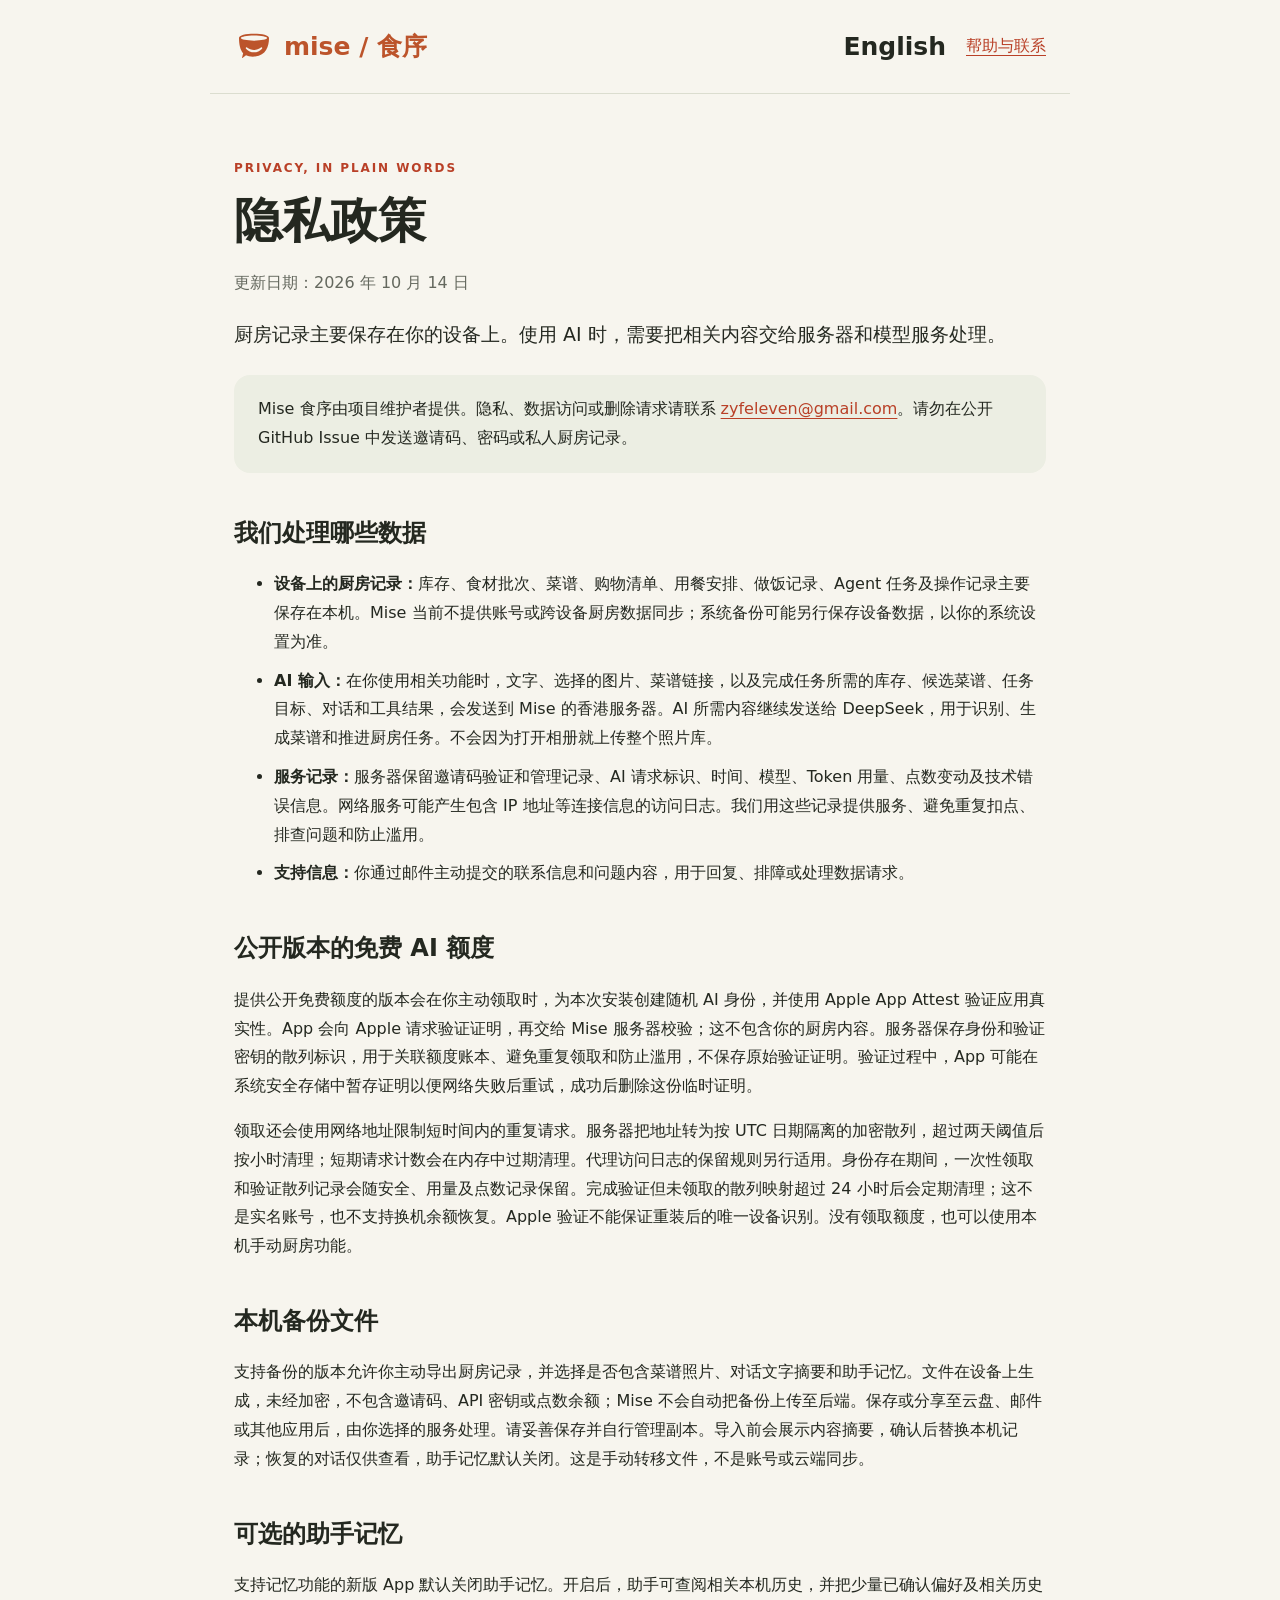
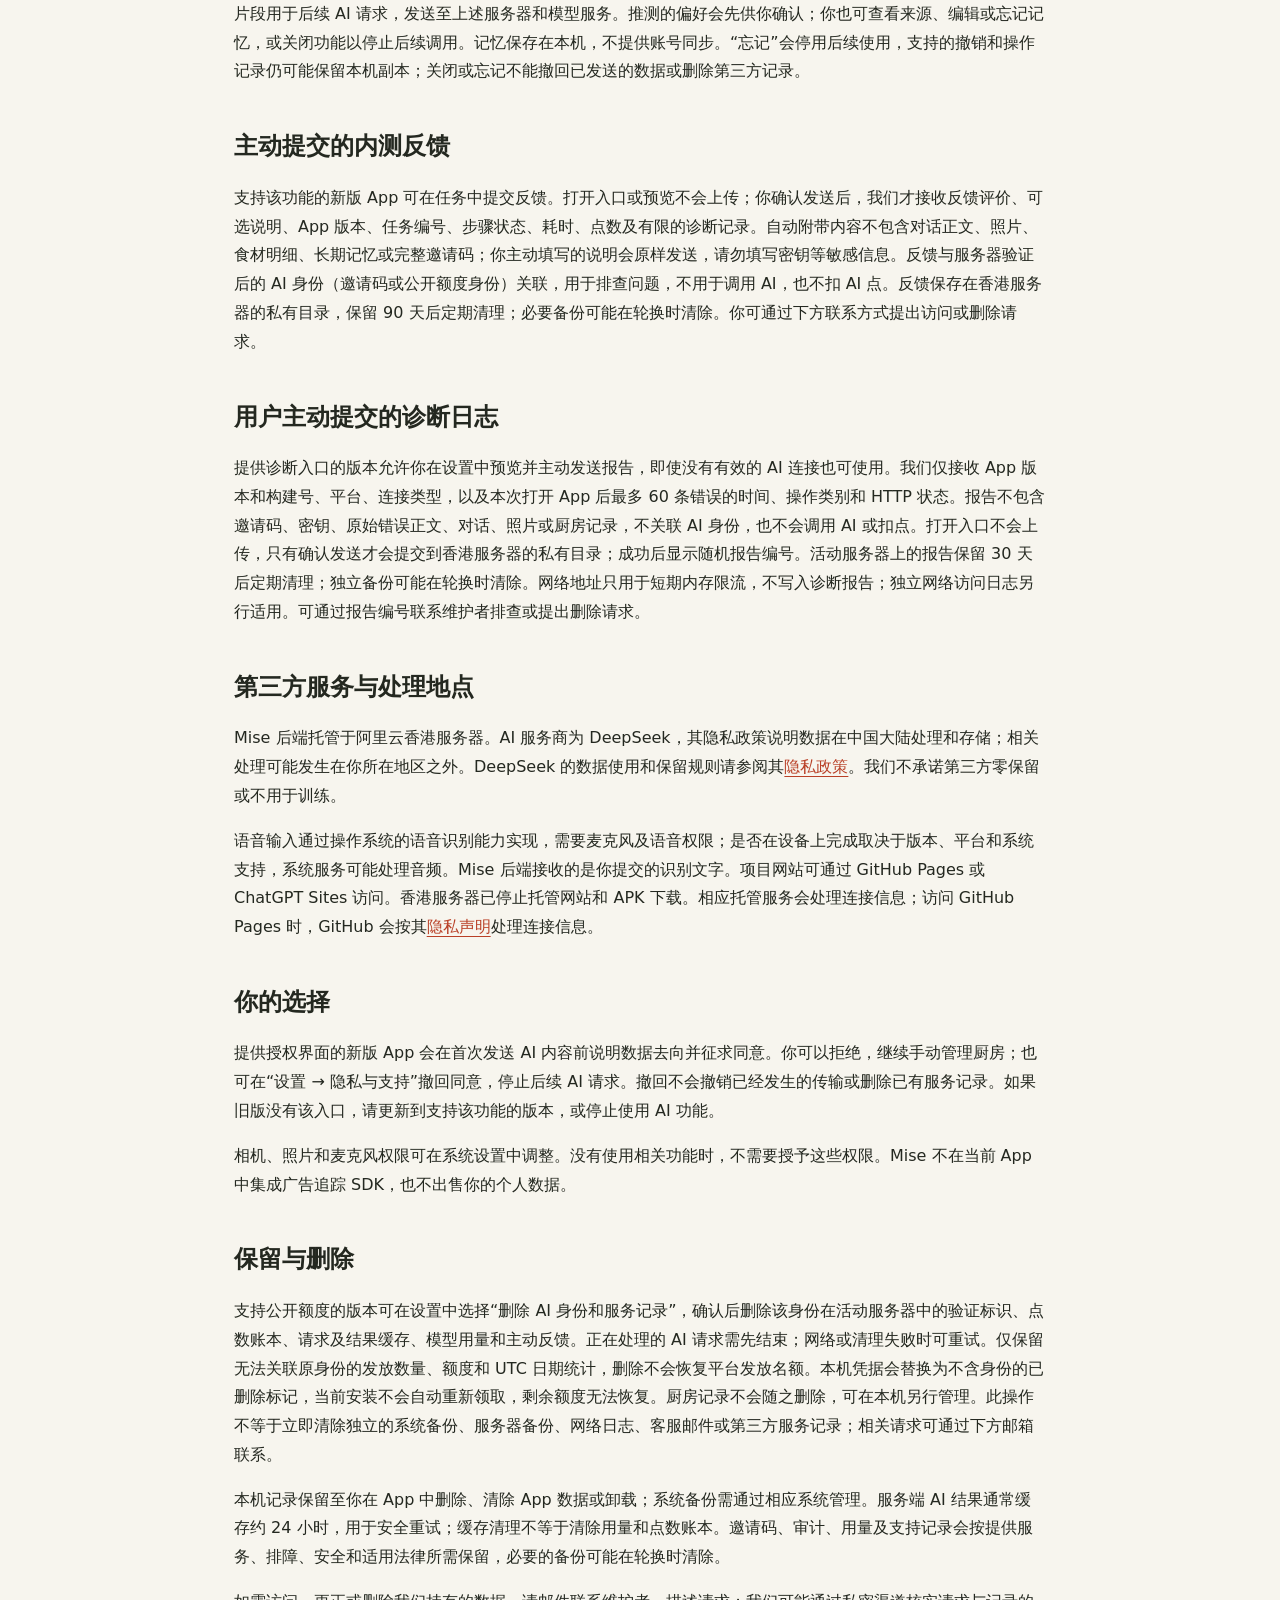
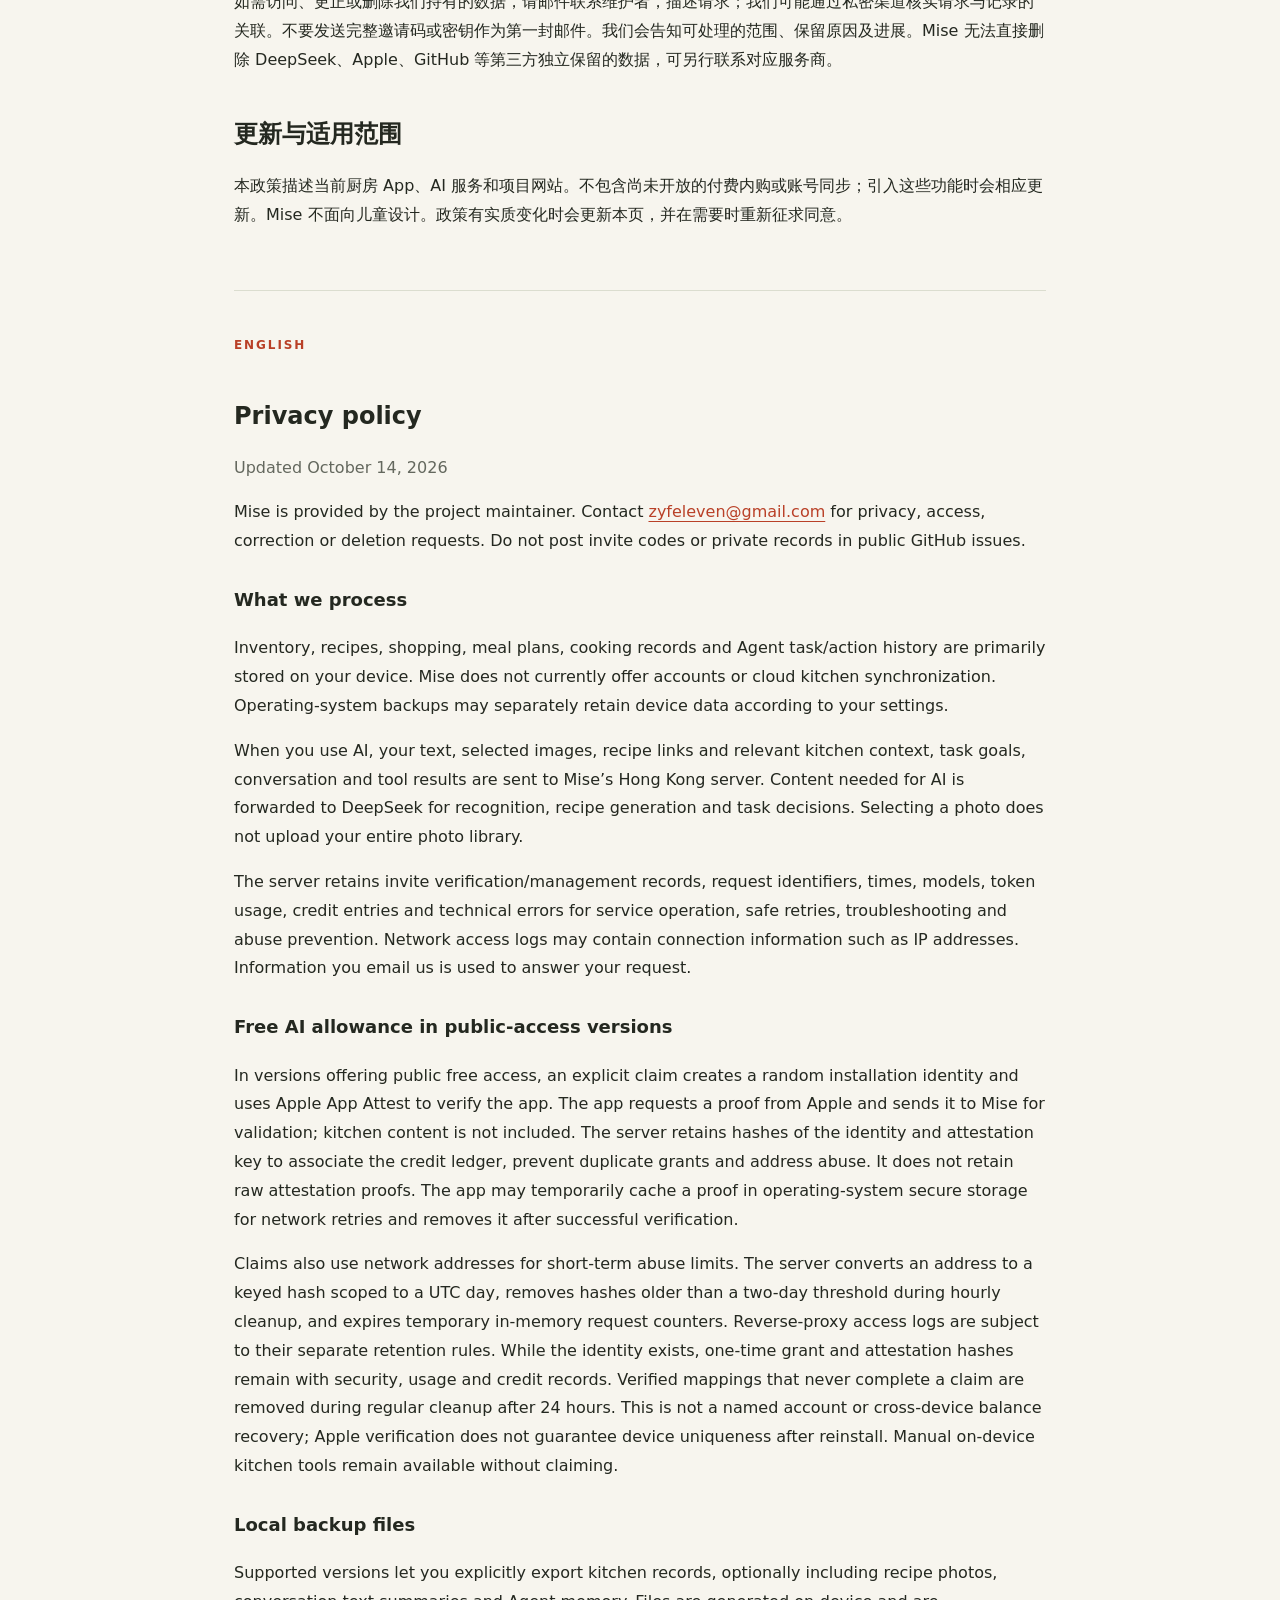
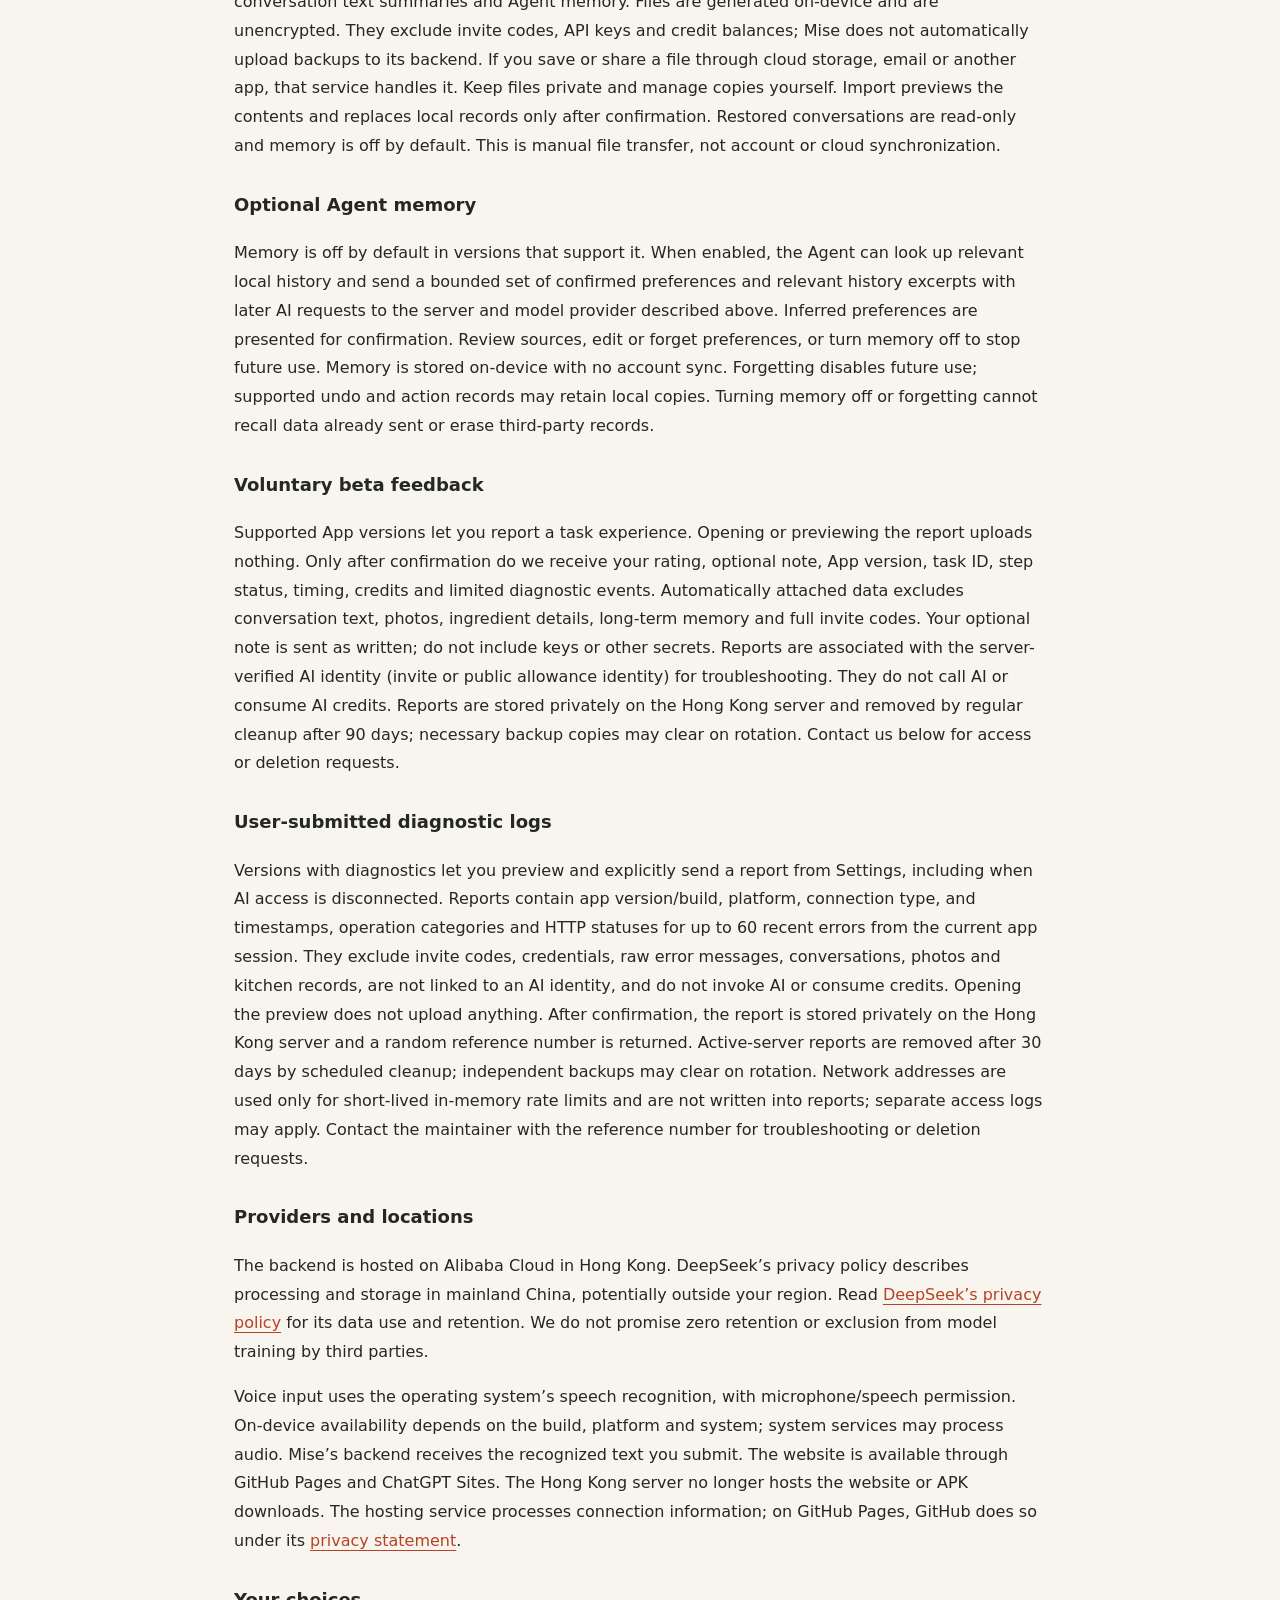
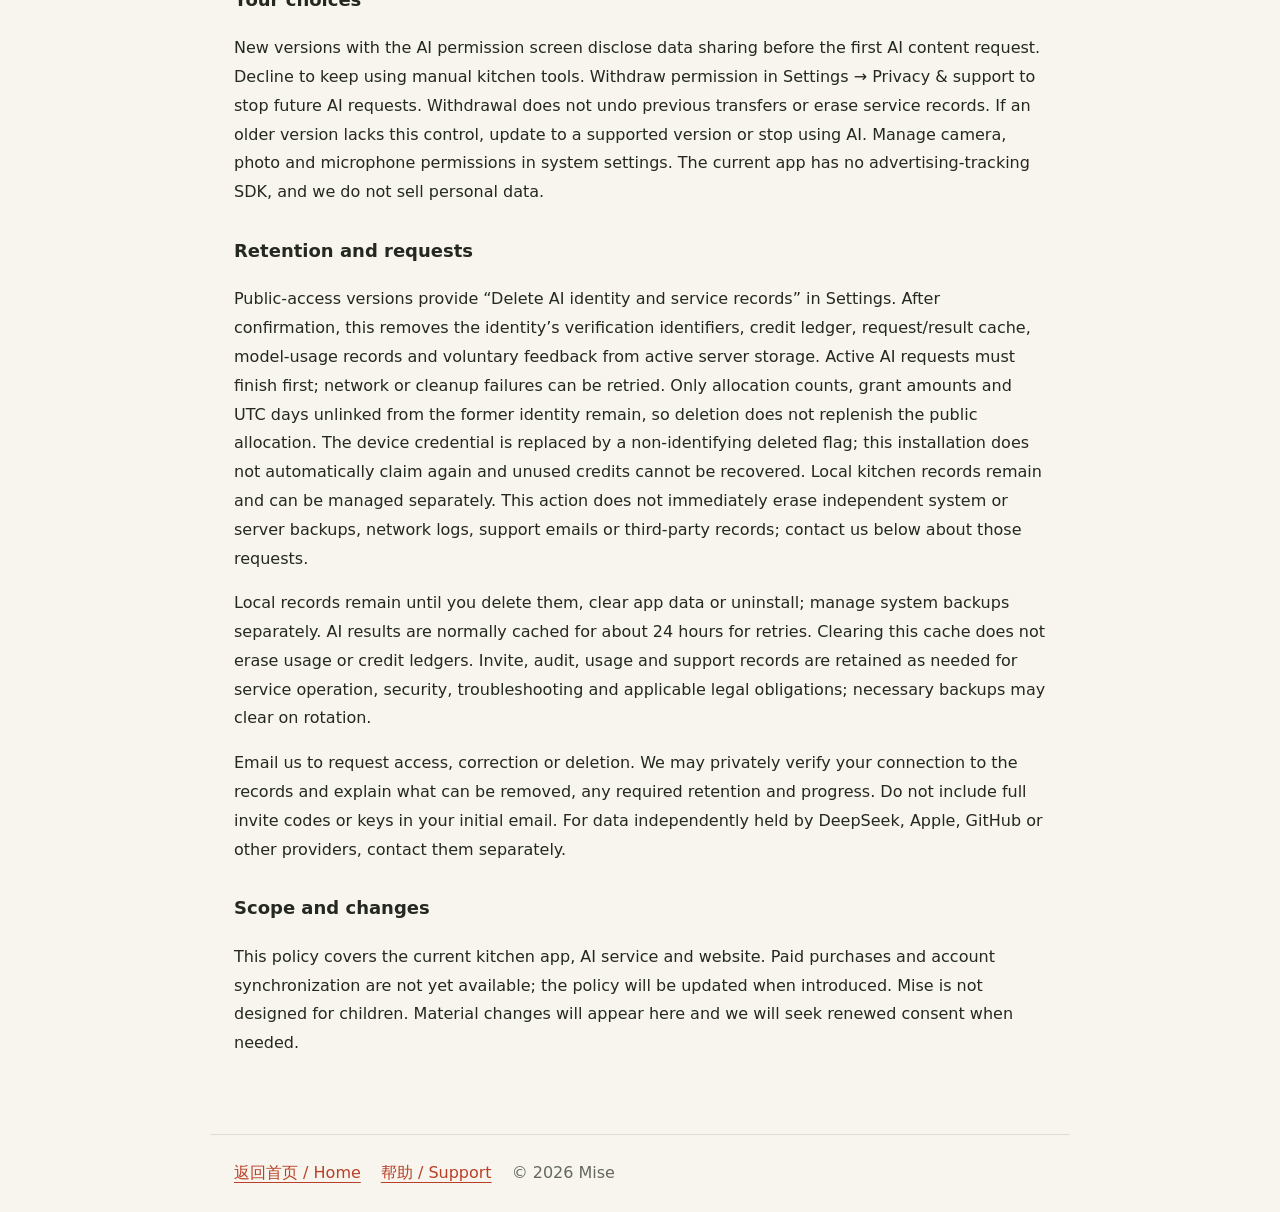
==== privacy.html @ abf686f3 "fix: explain voluntary diagnostics and recovery support Why: Users need accurate disclosure before u" ====
<!doctype html>
<html lang="zh-CN"><head><meta charset="utf-8"><meta name="viewport" content="width=device-width,initial-scale=1"><meta name="description" content="Mise 食序隐私政策：本机厨房记录、AI 数据处理和你的选择。"><title>隐私政策 · Mise 食序</title><link rel="stylesheet" href="legal.css"><link rel="icon" href="assets/mise-mark.svg" type="image/svg+xml"></head>
<body><header><a class="legal-brand" href="./"><img src="assets/mise-symbol.svg" alt="" width="40" height="40">mise / 食序</a><nav aria-label="页面导航"><a href="#english" lang="en">English</a><a href="support.html">帮助与联系</a></nav></header>
<main><p class="eyebrow">PRIVACY, IN PLAIN WORDS</p><h1>隐私政策</h1><p class="muted">更新日期：2026 年 10 月 14 日</p><p class="lede">厨房记录主要保存在你的设备上。使用 AI 时，需要把相关内容交给服务器和模型服务处理。</p>
<div class="note">Mise 食序由项目维护者提供。隐私、数据访问或删除请求请联系 <a href="mailto:zyfeleven@gmail.com">zyfeleven@gmail.com</a>。请勿在公开 GitHub Issue 中发送邀请码、密码或私人厨房记录。</div>
<h2>我们处理哪些数据</h2><ul><li><strong>设备上的厨房记录：</strong>库存、食材批次、菜谱、购物清单、用餐安排、做饭记录、Agent 任务及操作记录主要保存在本机。Mise 当前不提供账号或跨设备厨房数据同步；系统备份可能另行保存设备数据，以你的系统设置为准。</li><li><strong>AI 输入：</strong>在你使用相关功能时，文字、选择的图片、菜谱链接，以及完成任务所需的库存、候选菜谱、任务目标、对话和工具结果，会发送到 Mise 的香港服务器。AI 所需内容继续发送给 DeepSeek，用于识别、生成菜谱和推进厨房任务。不会因为打开相册就上传整个照片库。</li><li><strong>服务记录：</strong>服务器保留邀请码验证和管理记录、AI 请求标识、时间、模型、Token 用量、点数变动及技术错误信息。网络服务可能产生包含 IP 地址等连接信息的访问日志。我们用这些记录提供服务、避免重复扣点、排查问题和防止滥用。</li><li><strong>支持信息：</strong>你通过邮件主动提交的联系信息和问题内容，用于回复、排障或处理数据请求。</li></ul>
<h2>公开版本的免费 AI 额度</h2><p>提供公开免费额度的版本会在你主动领取时，为本次安装创建随机 AI 身份，并使用 Apple App Attest 验证应用真实性。App 会向 Apple 请求验证证明，再交给 Mise 服务器校验；这不包含你的厨房内容。服务器保存身份和验证密钥的散列标识，用于关联额度账本、避免重复领取和防止滥用，不保存原始验证证明。验证过程中，App 可能在系统安全存储中暂存证明以便网络失败后重试，成功后删除这份临时证明。</p><p>领取还会使用网络地址限制短时间内的重复请求。服务器把地址转为按 UTC 日期隔离的加密散列，超过两天阈值后按小时清理；短期请求计数会在内存中过期清理。代理访问日志的保留规则另行适用。身份存在期间，一次性领取和验证散列记录会随安全、用量及点数记录保留。完成验证但未领取的散列映射超过 24 小时后会定期清理；这不是实名账号，也不支持换机余额恢复。Apple 验证不能保证重装后的唯一设备识别。没有领取额度，也可以使用本机手动厨房功能。</p>
<h2>本机备份文件</h2><p>支持备份的版本允许你主动导出厨房记录，并选择是否包含菜谱照片、对话文字摘要和助手记忆。文件在设备上生成，未经加密，不包含邀请码、API 密钥或点数余额；Mise 不会自动把备份上传至后端。保存或分享至云盘、邮件或其他应用后，由你选择的服务处理。请妥善保存并自行管理副本。导入前会展示内容摘要，确认后替换本机记录；恢复的对话仅供查看，助手记忆默认关闭。这是手动转移文件，不是账号或云端同步。</p><h2>可选的助手记忆</h2><p>支持记忆功能的新版 App 默认关闭助手记忆。开启后，助手可查阅相关本机历史，并把少量已确认偏好及相关历史片段用于后续 AI 请求，发送至上述服务器和模型服务。推测的偏好会先供你确认；你也可查看来源、编辑或忘记记忆，或关闭功能以停止后续调用。记忆保存在本机，不提供账号同步。“忘记”会停用后续使用，支持的撤销和操作记录仍可能保留本机副本；关闭或忘记不能撤回已发送的数据或删除第三方记录。</p>
<h2>主动提交的内测反馈</h2><p>支持该功能的新版 App 可在任务中提交反馈。打开入口或预览不会上传；你确认发送后，我们才接收反馈评价、可选说明、App 版本、任务编号、步骤状态、耗时、点数及有限的诊断记录。自动附带内容不包含对话正文、照片、食材明细、长期记忆或完整邀请码；你主动填写的说明会原样发送，请勿填写密钥等敏感信息。反馈与服务器验证后的 AI 身份（邀请码或公开额度身份）关联，用于排查问题，不用于调用 AI，也不扣 AI 点。反馈保存在香港服务器的私有目录，保留 90 天后定期清理；必要备份可能在轮换时清除。你可通过下方联系方式提出访问或删除请求。</p>
<h2>用户主动提交的诊断日志</h2><p>提供诊断入口的版本允许你在设置中预览并主动发送报告，即使没有有效的 AI 连接也可使用。我们仅接收 App 版本和构建号、平台、连接类型，以及本次打开 App 后最多 60 条错误的时间、操作类别和 HTTP 状态。报告不包含邀请码、密钥、原始错误正文、对话、照片或厨房记录，不关联 AI 身份，也不会调用 AI 或扣点。打开入口不会上传，只有确认发送才会提交到香港服务器的私有目录；成功后显示随机报告编号。活动服务器上的报告保留 30 天后定期清理；独立备份可能在轮换时清除。网络地址只用于短期内存限流，不写入诊断报告；独立网络访问日志另行适用。可通过报告编号联系维护者排查或提出删除请求。</p>
<h2>第三方服务与处理地点</h2><p>Mise 后端托管于阿里云香港服务器。AI 服务商为 DeepSeek，其隐私政策说明数据在中国大陆处理和存储；相关处理可能发生在你所在地区之外。DeepSeek 的数据使用和保留规则请参阅其<a href="https://cdn.deepseek.com/policies/zh-CN/deepseek-privacy-policy.html">隐私政策</a>。我们不承诺第三方零保留或不用于训练。</p><p>语音输入通过操作系统的语音识别能力实现，需要麦克风及语音权限；是否在设备上完成取决于版本、平台和系统支持，系统服务可能处理音频。Mise 后端接收的是你提交的识别文字。项目网站可通过 GitHub Pages 或 ChatGPT Sites 访问。香港服务器已停止托管网站和 APK 下载。相应托管服务会处理连接信息；访问 GitHub Pages 时，GitHub 会按其<a href="https://docs.github.com/en/site-policy/privacy-policies/github-general-privacy-statement">隐私声明</a>处理连接信息。</p>
<h2>你的选择</h2><p>提供授权界面的新版 App 会在首次发送 AI 内容前说明数据去向并征求同意。你可以拒绝，继续手动管理厨房；也可在“设置 → 隐私与支持”撤回同意，停止后续 AI 请求。撤回不会撤销已经发生的传输或删除已有服务记录。如果旧版没有该入口，请更新到支持该功能的版本，或停止使用 AI 功能。</p><p>相机、照片和麦克风权限可在系统设置中调整。没有使用相关功能时，不需要授予这些权限。Mise 不在当前 App 中集成广告追踪 SDK，也不出售你的个人数据。</p>
<h2>保留与删除</h2><p>支持公开额度的版本可在设置中选择“删除 AI 身份和服务记录”，确认后删除该身份在活动服务器中的验证标识、点数账本、请求及结果缓存、模型用量和主动反馈。正在处理的 AI 请求需先结束；网络或清理失败时可重试。仅保留无法关联原身份的发放数量、额度和 UTC 日期统计，删除不会恢复平台发放名额。本机凭据会替换为不含身份的已删除标记，当前安装不会自动重新领取，剩余额度无法恢复。厨房记录不会随之删除，可在本机另行管理。此操作不等于立即清除独立的系统备份、服务器备份、网络日志、客服邮件或第三方服务记录；相关请求可通过下方邮箱联系。</p><p>本机记录保留至你在 App 中删除、清除 App 数据或卸载；系统备份需通过相应系统管理。服务端 AI 结果通常缓存约 24 小时，用于安全重试；缓存清理不等于清除用量和点数账本。邀请码、审计、用量及支持记录会按提供服务、排障、安全和适用法律所需保留，必要的备份可能在轮换时清除。</p><p>如需访问、更正或删除我们持有的数据，请邮件联系维护者，描述请求；我们可能通过私密渠道核实请求与记录的关联。不要发送完整邀请码或密钥作为第一封邮件。我们会告知可处理的范围、保留原因及进展。Mise 无法直接删除 DeepSeek、Apple、GitHub 等第三方独立保留的数据，可另行联系对应服务商。</p>
<h2>更新与适用范围</h2><p>本政策描述当前厨房 App、AI 服务和项目网站。不包含尚未开放的付费内购或账号同步；引入这些功能时会相应更新。Mise 不面向儿童设计。政策有实质变化时会更新本页，并在需要时重新征求同意。</p>
<section id="english" lang="en" class="language"><p class="eyebrow">ENGLISH</p><h2>Privacy policy</h2><p class="muted">Updated October 14, 2026</p><p>Mise is provided by the project maintainer. Contact <a href="mailto:zyfeleven@gmail.com">zyfeleven@gmail.com</a> for privacy, access, correction or deletion requests. Do not post invite codes or private records in public GitHub issues.</p>
<h3>What we process</h3><p>Inventory, recipes, shopping, meal plans, cooking records and Agent task/action history are primarily stored on your device. Mise does not currently offer accounts or cloud kitchen synchronization. Operating-system backups may separately retain device data according to your settings.</p><p>When you use AI, your text, selected images, recipe links and relevant kitchen context, task goals, conversation and tool results are sent to Mise’s Hong Kong server. Content needed for AI is forwarded to DeepSeek for recognition, recipe generation and task decisions. Selecting a photo does not upload your entire photo library.</p><p>The server retains invite verification/management records, request identifiers, times, models, token usage, credit entries and technical errors for service operation, safe retries, troubleshooting and abuse prevention. Network access logs may contain connection information such as IP addresses. Information you email us is used to answer your request.</p>
<h3>Free AI allowance in public-access versions</h3><p>In versions offering public free access, an explicit claim creates a random installation identity and uses Apple App Attest to verify the app. The app requests a proof from Apple and sends it to Mise for validation; kitchen content is not included. The server retains hashes of the identity and attestation key to associate the credit ledger, prevent duplicate grants and address abuse. It does not retain raw attestation proofs. The app may temporarily cache a proof in operating-system secure storage for network retries and removes it after successful verification.</p><p>Claims also use network addresses for short-term abuse limits. The server converts an address to a keyed hash scoped to a UTC day, removes hashes older than a two-day threshold during hourly cleanup, and expires temporary in-memory request counters. Reverse-proxy access logs are subject to their separate retention rules. While the identity exists, one-time grant and attestation hashes remain with security, usage and credit records. Verified mappings that never complete a claim are removed during regular cleanup after 24 hours. This is not a named account or cross-device balance recovery; Apple verification does not guarantee device uniqueness after reinstall. Manual on-device kitchen tools remain available without claiming.</p>
<h3>Local backup files</h3><p>Supported versions let you explicitly export kitchen records, optionally including recipe photos, conversation text summaries and Agent memory. Files are generated on-device and are unencrypted. They exclude invite codes, API keys and credit balances; Mise does not automatically upload backups to its backend. If you save or share a file through cloud storage, email or another app, that service handles it. Keep files private and manage copies yourself. Import previews the contents and replaces local records only after confirmation. Restored conversations are read-only and memory is off by default. This is manual file transfer, not account or cloud synchronization.</p><h3>Optional Agent memory</h3><p>Memory is off by default in versions that support it. When enabled, the Agent can look up relevant local history and send a bounded set of confirmed preferences and relevant history excerpts with later AI requests to the server and model provider described above. Inferred preferences are presented for confirmation. Review sources, edit or forget preferences, or turn memory off to stop future use. Memory is stored on-device with no account sync. Forgetting disables future use; supported undo and action records may retain local copies. Turning memory off or forgetting cannot recall data already sent or erase third-party records.</p>
<h3>Voluntary beta feedback</h3><p>Supported App versions let you report a task experience. Opening or previewing the report uploads nothing. Only after confirmation do we receive your rating, optional note, App version, task ID, step status, timing, credits and limited diagnostic events. Automatically attached data excludes conversation text, photos, ingredient details, long-term memory and full invite codes. Your optional note is sent as written; do not include keys or other secrets. Reports are associated with the server-verified AI identity (invite or public allowance identity) for troubleshooting. They do not call AI or consume AI credits. Reports are stored privately on the Hong Kong server and removed by regular cleanup after 90 days; necessary backup copies may clear on rotation. Contact us below for access or deletion requests.</p>
<h3>User-submitted diagnostic logs</h3><p>Versions with diagnostics let you preview and explicitly send a report from Settings, including when AI access is disconnected. Reports contain app version/build, platform, connection type, and timestamps, operation categories and HTTP statuses for up to 60 recent errors from the current app session. They exclude invite codes, credentials, raw error messages, conversations, photos and kitchen records, are not linked to an AI identity, and do not invoke AI or consume credits. Opening the preview does not upload anything. After confirmation, the report is stored privately on the Hong Kong server and a random reference number is returned. Active-server reports are removed after 30 days by scheduled cleanup; independent backups may clear on rotation. Network addresses are used only for short-lived in-memory rate limits and are not written into reports; separate access logs may apply. Contact the maintainer with the reference number for troubleshooting or deletion requests.</p><h3>Providers and locations</h3><p>The backend is hosted on Alibaba Cloud in Hong Kong. DeepSeek’s privacy policy describes processing and storage in mainland China, potentially outside your region. Read <a href="https://cdn.deepseek.com/policies/en-US/deepseek-privacy-policy.html">DeepSeek’s privacy policy</a> for its data use and retention. We do not promise zero retention or exclusion from model training by third parties.</p><p>Voice input uses the operating system’s speech recognition, with microphone/speech permission. On-device availability depends on the build, platform and system; system services may process audio. Mise’s backend receives the recognized text you submit. The website is available through GitHub Pages and ChatGPT Sites. The Hong Kong server no longer hosts the website or APK downloads. The hosting service processes connection information; on GitHub Pages, GitHub does so under its <a href="https://docs.github.com/en/site-policy/privacy-policies/github-general-privacy-statement">privacy statement</a>.</p>
<h3>Your choices</h3><p>New versions with the AI permission screen disclose data sharing before the first AI content request. Decline to keep using manual kitchen tools. Withdraw permission in Settings → Privacy &amp; support to stop future AI requests. Withdrawal does not undo previous transfers or erase service records. If an older version lacks this control, update to a supported version or stop using AI. Manage camera, photo and microphone permissions in system settings. The current app has no advertising-tracking SDK, and we do not sell personal data.</p>
<h3>Retention and requests</h3><p>Public-access versions provide “Delete AI identity and service records” in Settings. After confirmation, this removes the identity’s verification identifiers, credit ledger, request/result cache, model-usage records and voluntary feedback from active server storage. Active AI requests must finish first; network or cleanup failures can be retried. Only allocation counts, grant amounts and UTC days unlinked from the former identity remain, so deletion does not replenish the public allocation. The device credential is replaced by a non-identifying deleted flag; this installation does not automatically claim again and unused credits cannot be recovered. Local kitchen records remain and can be managed separately. This action does not immediately erase independent system or server backups, network logs, support emails or third-party records; contact us below about those requests.</p><p>Local records remain until you delete them, clear app data or uninstall; manage system backups separately. AI results are normally cached for about 24 hours for retries. Clearing this cache does not erase usage or credit ledgers. Invite, audit, usage and support records are retained as needed for service operation, security, troubleshooting and applicable legal obligations; necessary backups may clear on rotation.</p><p>Email us to request access, correction or deletion. We may privately verify your connection to the records and explain what can be removed, any required retention and progress. Do not include full invite codes or keys in your initial email. For data independently held by DeepSeek, Apple, GitHub or other providers, contact them separately.</p><h3>Scope and changes</h3><p>This policy covers the current kitchen app, AI service and website. Paid purchases and account synchronization are not yet available; the policy will be updated when introduced. Mise is not designed for children. Material changes will appear here and we will seek renewed consent when needed.</p></section>
</main><footer><a href="./">返回首页 / Home</a><a href="support.html">帮助 / Support</a><span>© 2026 Mise</span></footer></body></html>
---- legal.css ----
:root{color-scheme:light;--paper:#f7f5ee;--ink:#242820;--muted:#64685e;--line:#dbddcf;--accent:#b94027}*{box-sizing:border-box}body{margin:0;background:var(--paper);color:var(--ink);font:16px/1.8 system-ui,-apple-system,BlinkMacSystemFont,"Segoe UI",sans-serif}a{color:var(--accent);text-underline-offset:4px;overflow-wrap:anywhere}a:focus-visible{outline:3px solid var(--accent);outline-offset:5px}header,main,footer{max-width:860px;margin:auto;padding:24px}header{display:flex;justify-content:space-between;gap:20px;flex-wrap:wrap;border-bottom:1px solid var(--line)}header a:first-child{font-size:25px;font-weight:750;text-decoration:none;color:var(--ink)}nav{display:flex;gap:20px;align-items:center;flex-wrap:wrap}main{padding-top:52px;padding-bottom:60px}h1{font-size:clamp(30px,6vw,48px);line-height:1.2;margin:12px 0 20px}h2{font-size:24px;line-height:1.4;margin-top:44px}h3{font-size:18px;margin-top:28px}.eyebrow{color:var(--accent);font-size:12px;letter-spacing:.16em;font-weight:700}.lede{font-size:19px}.muted{color:var(--muted)}.note{padding:20px 24px;background:#eceee3;border-radius:16px;margin:24px 0}.language{margin-top:60px;padding-top:32px;border-top:1px solid var(--line)}footer{border-top:1px solid var(--line);color:var(--muted);display:flex;gap:20px;flex-wrap:wrap}li{margin-bottom:10px}@media(max-width:400px){header,main,footer{padding-left:20px;padding-right:20px}.note{padding:16px}nav{gap:14px}}

.legal-brand{display:inline-flex;align-items:center;gap:10px}header a.legal-brand{color:#bc542b}.legal-brand img{flex-shrink:0;object-fit:contain}
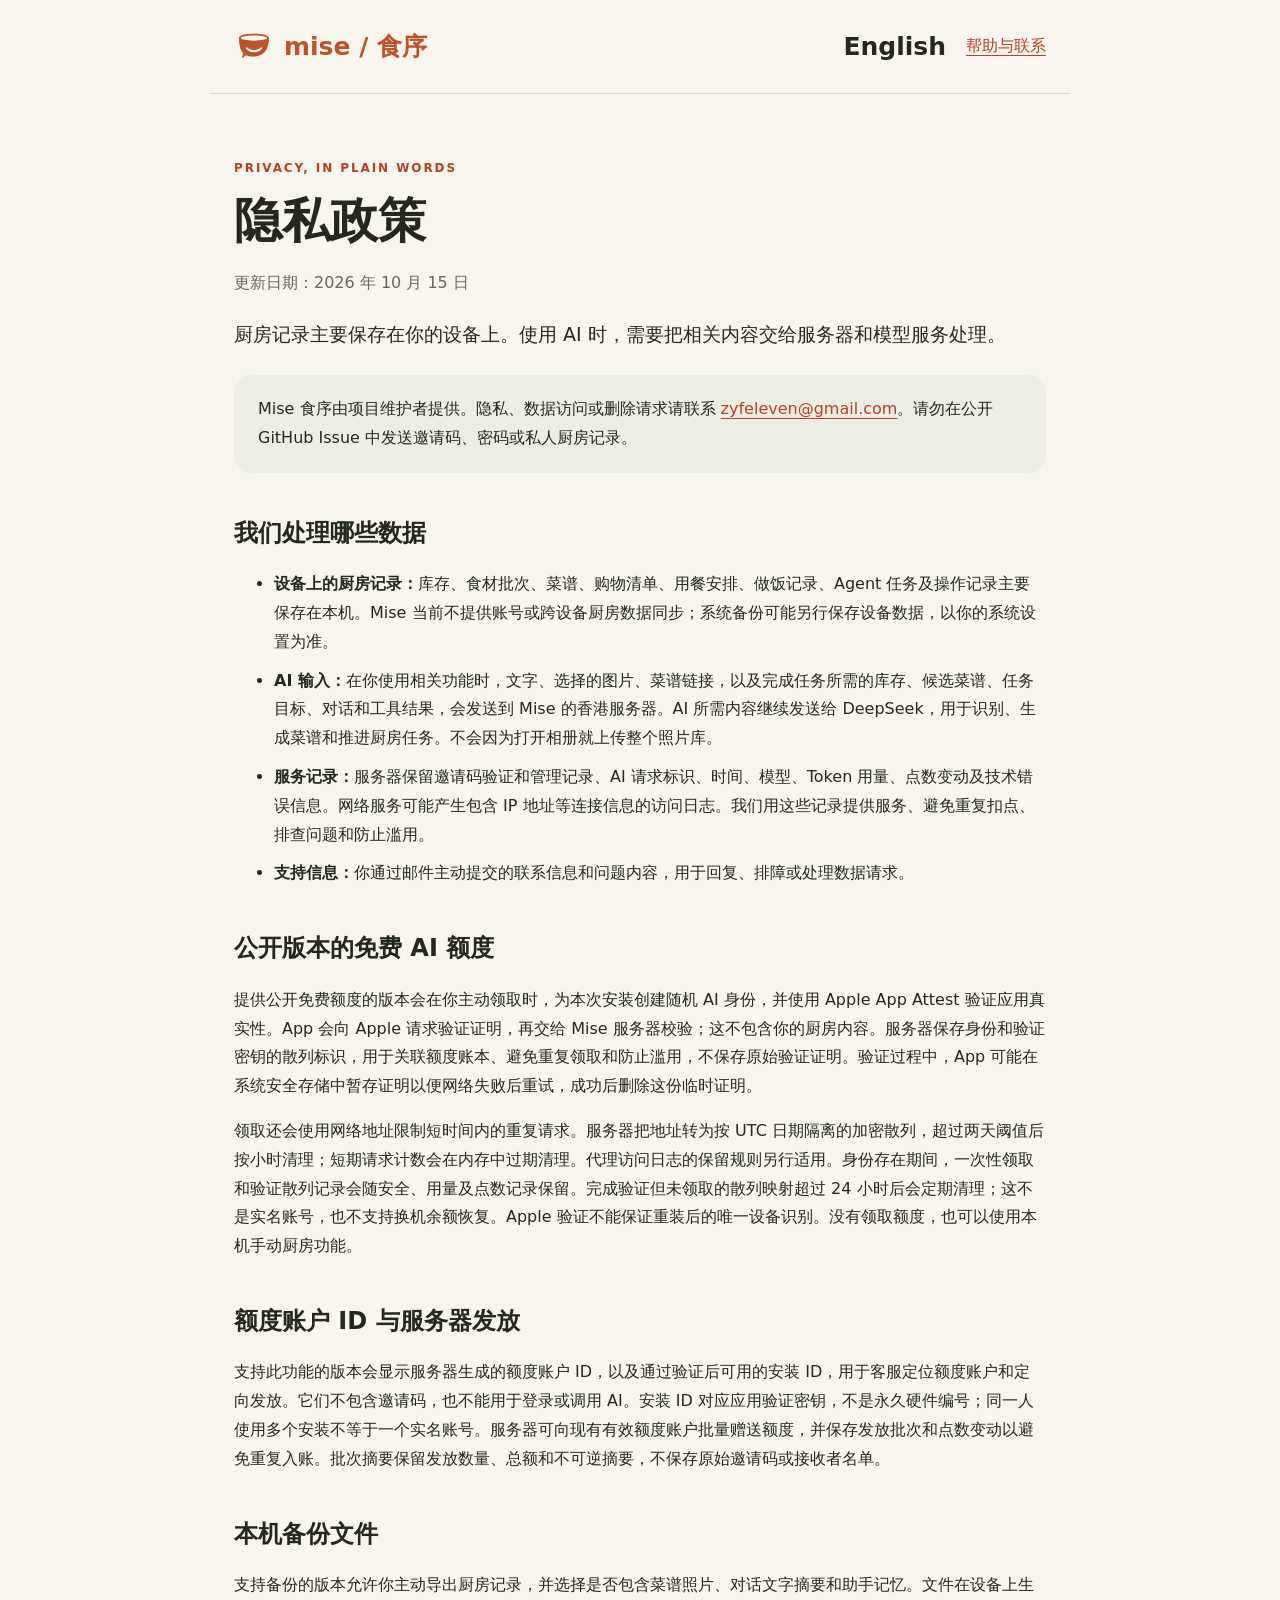
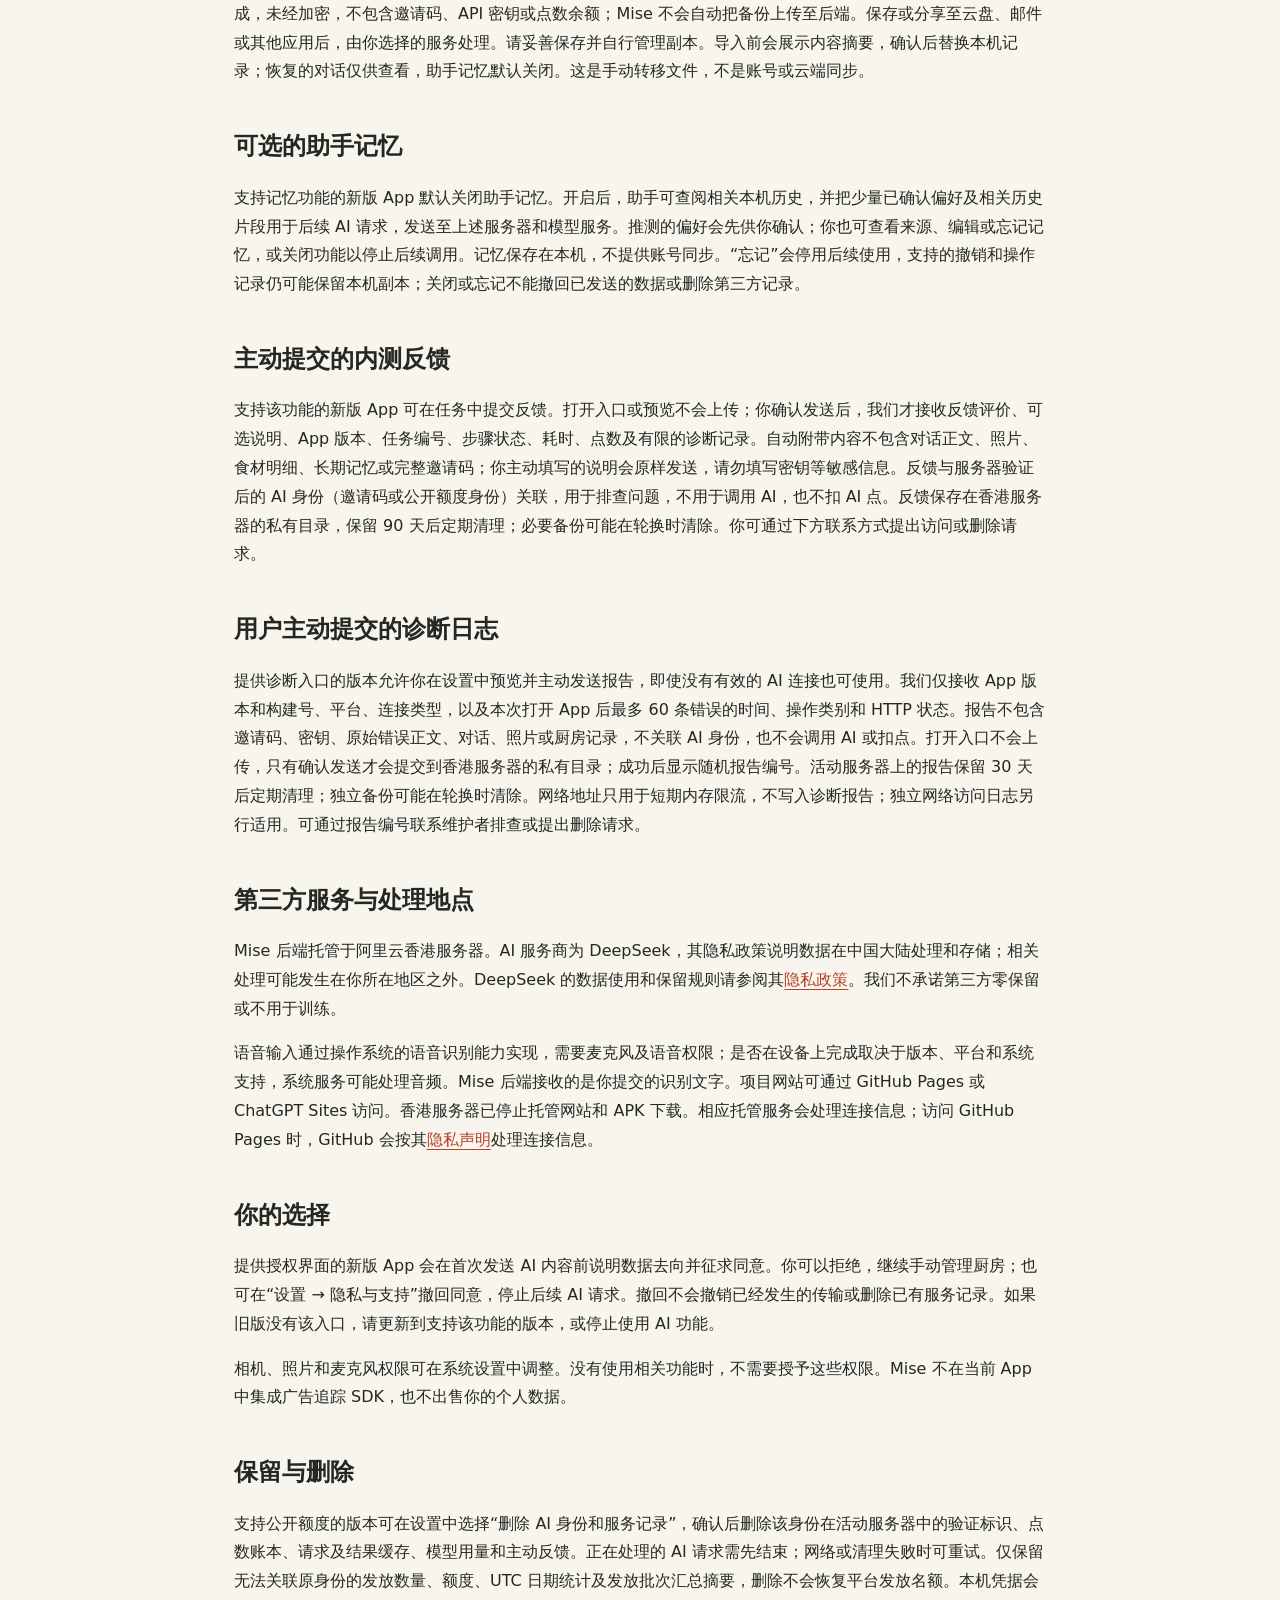
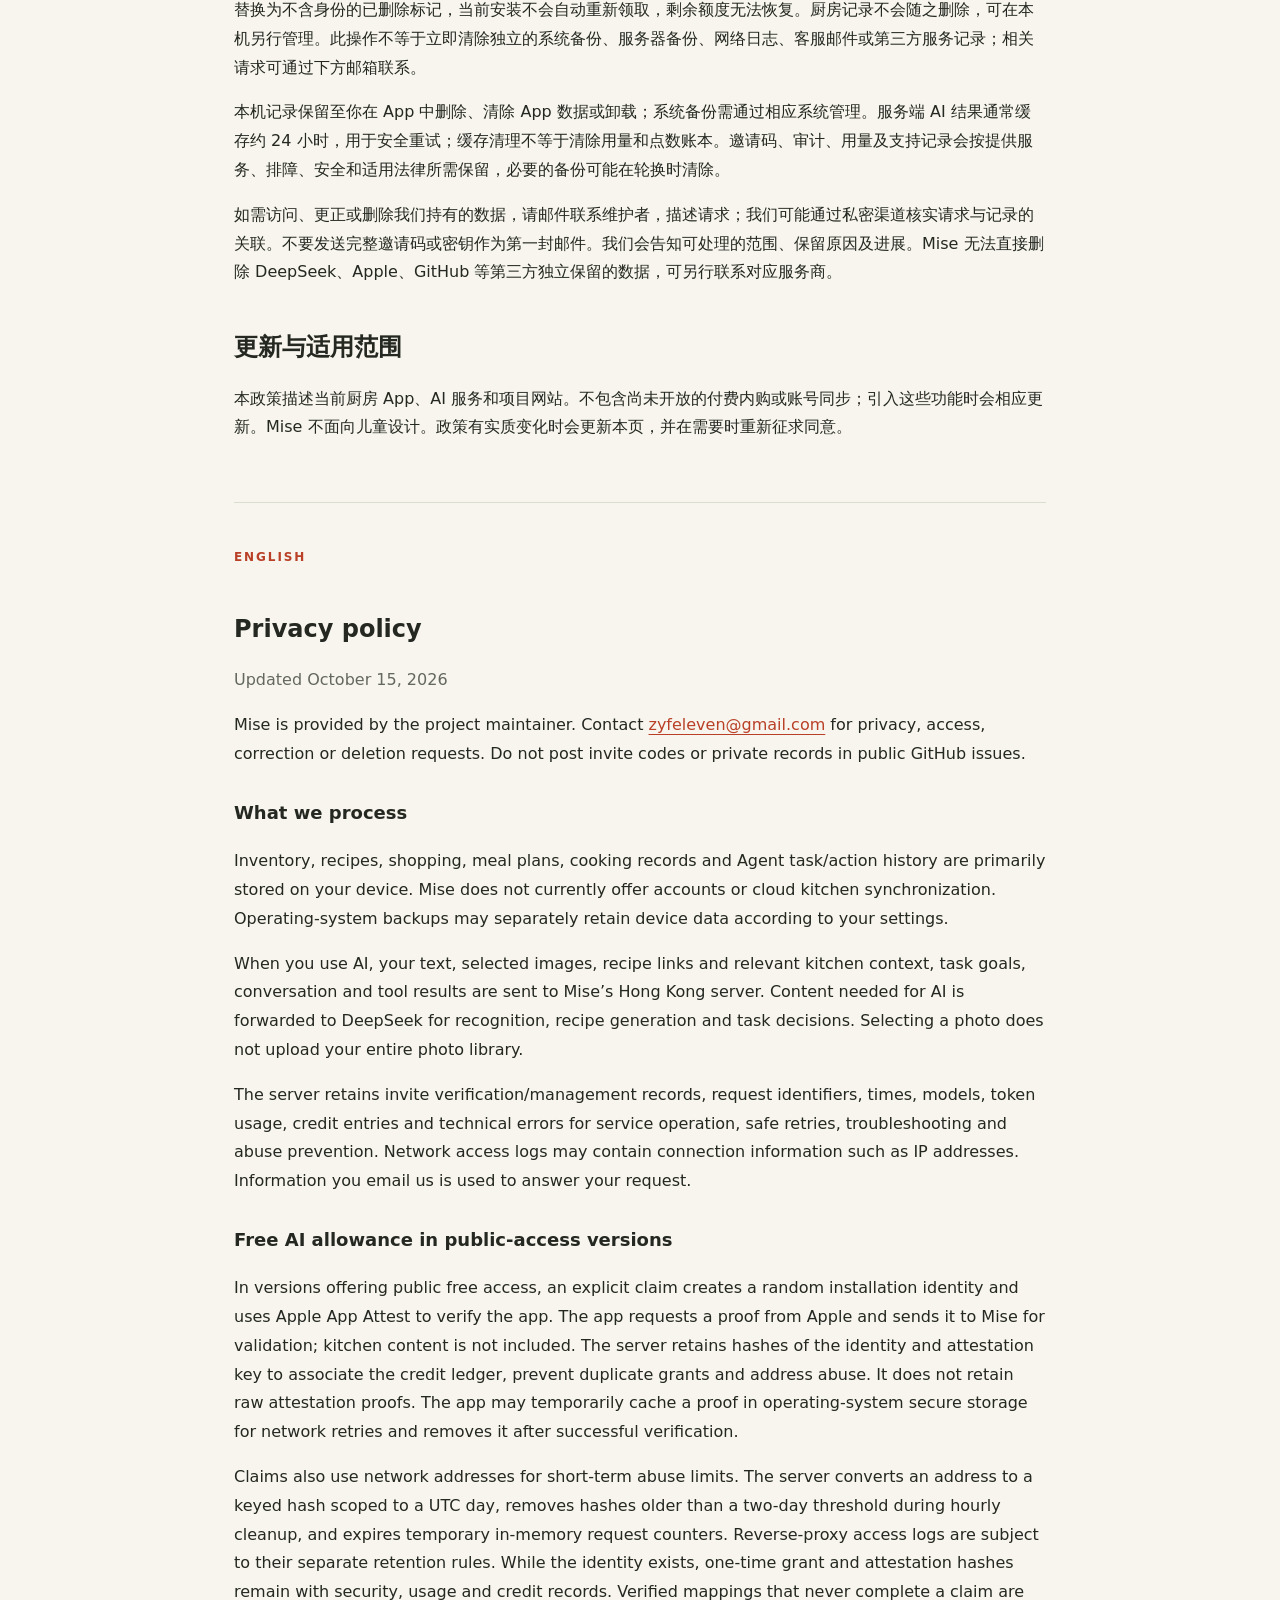
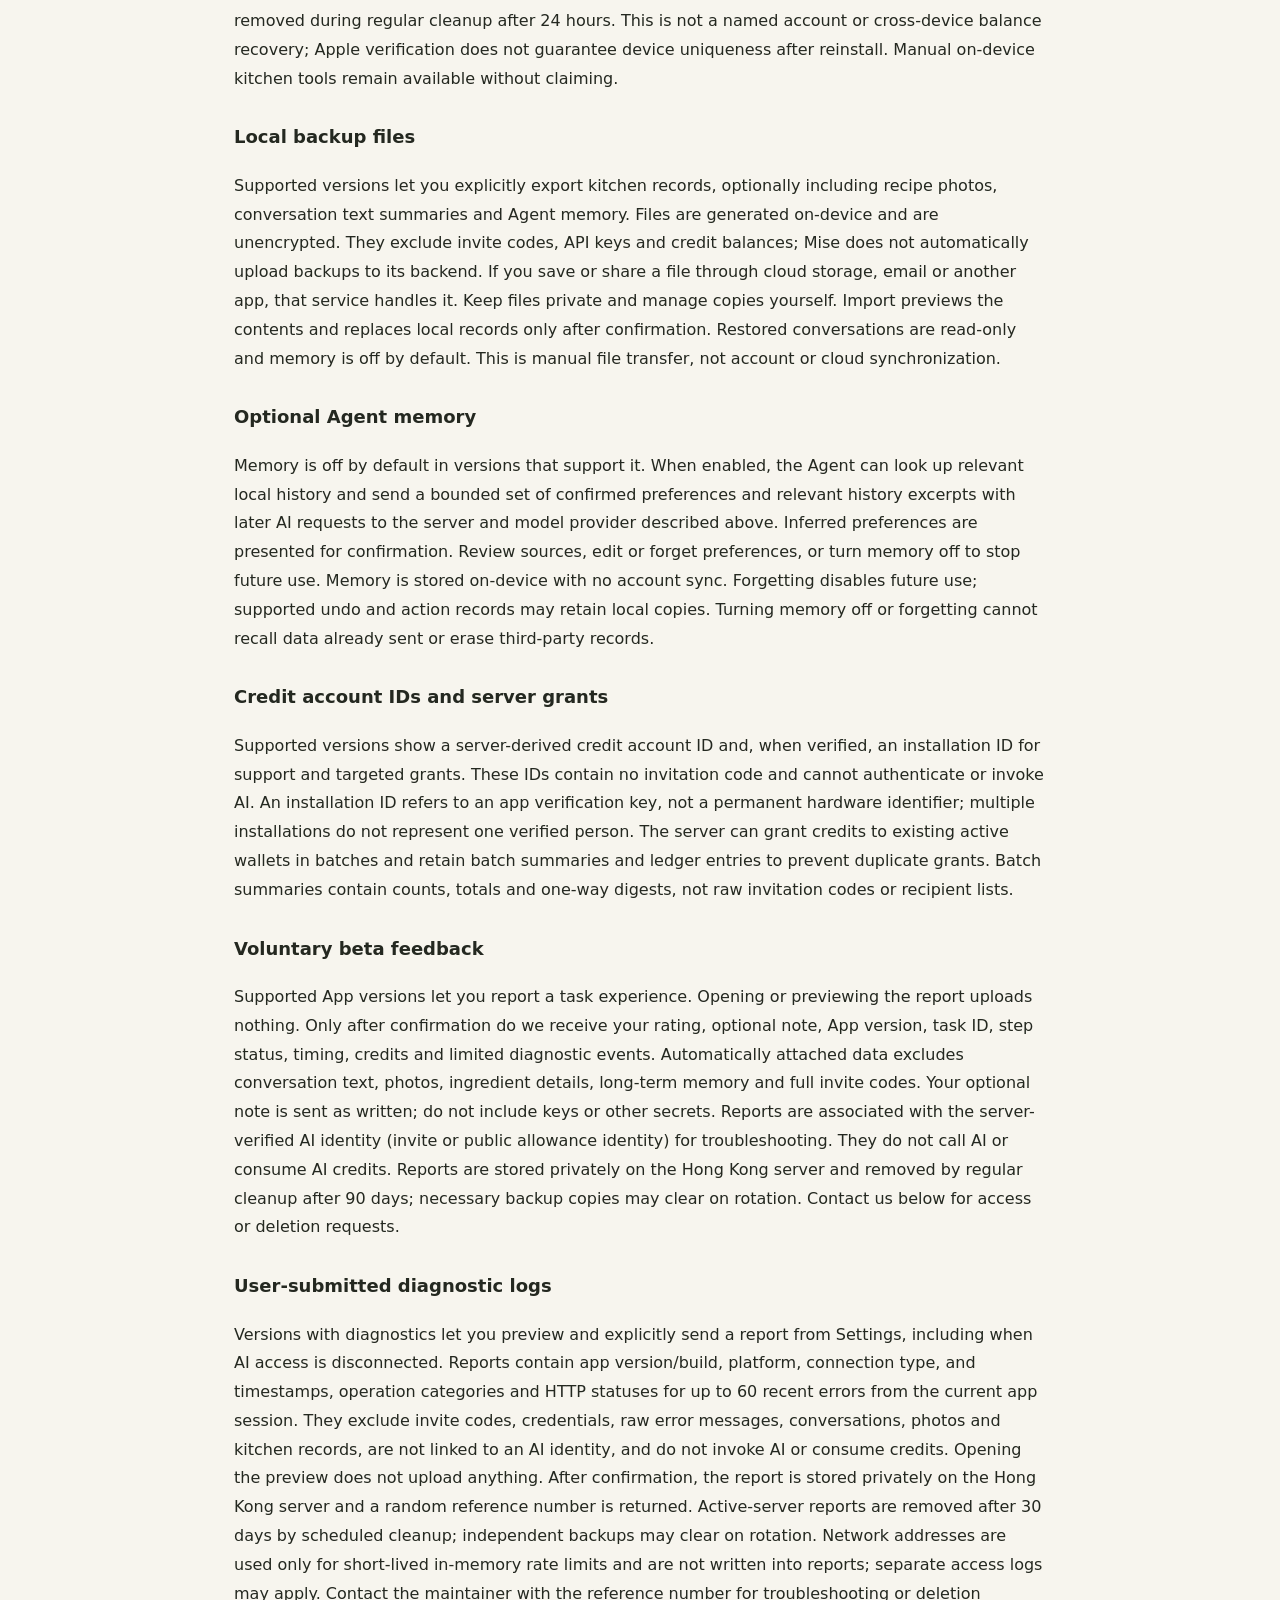
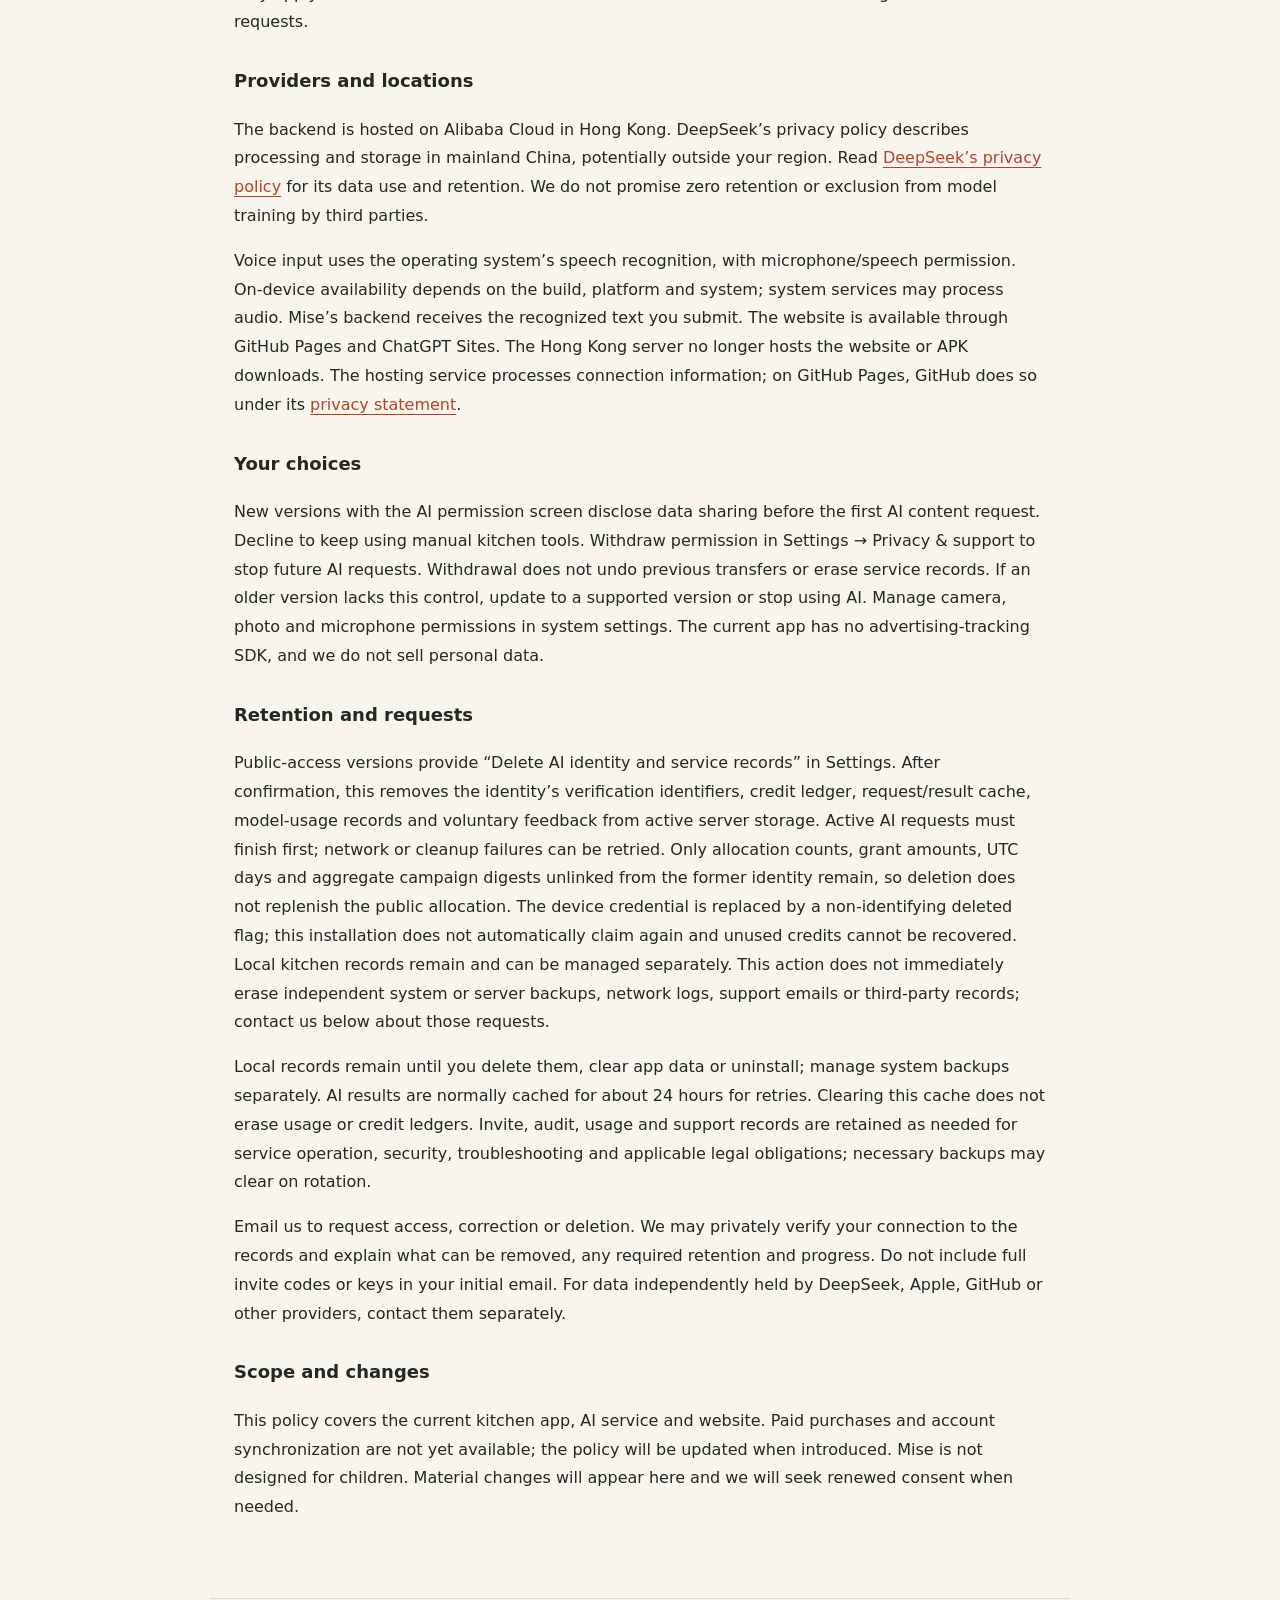
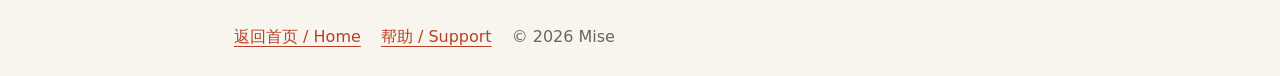
==== commit 39e23411: "docs: explain public credit identities and support grants" ====
--- a/privacy.html
+++ b/privacy.html
@@ -1,23 +1,25 @@
 <!doctype html>
 <html lang="zh-CN"><head><meta charset="utf-8"><meta name="viewport" content="width=device-width,initial-scale=1"><meta name="description" content="Mise 食序隐私政策：本机厨房记录、AI 数据处理和你的选择。"><title>隐私政策 · Mise 食序</title><link rel="stylesheet" href="legal.css"><link rel="icon" href="assets/mise-mark.svg" type="image/svg+xml"></head>
 <body><header><a class="legal-brand" href="./"><img src="assets/mise-symbol.svg" alt="" width="40" height="40">mise / 食序</a><nav aria-label="页面导航"><a href="#english" lang="en">English</a><a href="support.html">帮助与联系</a></nav></header>
-<main><p class="eyebrow">PRIVACY, IN PLAIN WORDS</p><h1>隐私政策</h1><p class="muted">更新日期：2026 年 10 月 14 日</p><p class="lede">厨房记录主要保存在你的设备上。使用 AI 时，需要把相关内容交给服务器和模型服务处理。</p>
+<main><p class="eyebrow">PRIVACY, IN PLAIN WORDS</p><h1>隐私政策</h1><p class="muted">更新日期：2026 年 10 月 15 日</p><p class="lede">厨房记录主要保存在你的设备上。使用 AI 时，需要把相关内容交给服务器和模型服务处理。</p>
 <div class="note">Mise 食序由项目维护者提供。隐私、数据访问或删除请求请联系 <a href="mailto:zyfeleven@gmail.com">zyfeleven@gmail.com</a>。请勿在公开 GitHub Issue 中发送邀请码、密码或私人厨房记录。</div>
 <h2>我们处理哪些数据</h2><ul><li><strong>设备上的厨房记录：</strong>库存、食材批次、菜谱、购物清单、用餐安排、做饭记录、Agent 任务及操作记录主要保存在本机。Mise 当前不提供账号或跨设备厨房数据同步；系统备份可能另行保存设备数据，以你的系统设置为准。</li><li><strong>AI 输入：</strong>在你使用相关功能时，文字、选择的图片、菜谱链接，以及完成任务所需的库存、候选菜谱、任务目标、对话和工具结果，会发送到 Mise 的香港服务器。AI 所需内容继续发送给 DeepSeek，用于识别、生成菜谱和推进厨房任务。不会因为打开相册就上传整个照片库。</li><li><strong>服务记录：</strong>服务器保留邀请码验证和管理记录、AI 请求标识、时间、模型、Token 用量、点数变动及技术错误信息。网络服务可能产生包含 IP 地址等连接信息的访问日志。我们用这些记录提供服务、避免重复扣点、排查问题和防止滥用。</li><li><strong>支持信息：</strong>你通过邮件主动提交的联系信息和问题内容，用于回复、排障或处理数据请求。</li></ul>
 <h2>公开版本的免费 AI 额度</h2><p>提供公开免费额度的版本会在你主动领取时，为本次安装创建随机 AI 身份，并使用 Apple App Attest 验证应用真实性。App 会向 Apple 请求验证证明，再交给 Mise 服务器校验；这不包含你的厨房内容。服务器保存身份和验证密钥的散列标识，用于关联额度账本、避免重复领取和防止滥用，不保存原始验证证明。验证过程中，App 可能在系统安全存储中暂存证明以便网络失败后重试，成功后删除这份临时证明。</p><p>领取还会使用网络地址限制短时间内的重复请求。服务器把地址转为按 UTC 日期隔离的加密散列，超过两天阈值后按小时清理；短期请求计数会在内存中过期清理。代理访问日志的保留规则另行适用。身份存在期间，一次性领取和验证散列记录会随安全、用量及点数记录保留。完成验证但未领取的散列映射超过 24 小时后会定期清理；这不是实名账号，也不支持换机余额恢复。Apple 验证不能保证重装后的唯一设备识别。没有领取额度，也可以使用本机手动厨房功能。</p>
+<h2>额度账户 ID 与服务器发放</h2><p>支持此功能的版本会显示服务器生成的额度账户 ID，以及通过验证后可用的安装 ID，用于客服定位额度账户和定向发放。它们不包含邀请码，也不能用于登录或调用 AI。安装 ID 对应应用验证密钥，不是永久硬件编号；同一人使用多个安装不等于一个实名账号。服务器可向现有有效额度账户批量赠送额度，并保存发放批次和点数变动以避免重复入账。批次摘要保留发放数量、总额和不可逆摘要，不保存原始邀请码或接收者名单。</p>
 <h2>本机备份文件</h2><p>支持备份的版本允许你主动导出厨房记录，并选择是否包含菜谱照片、对话文字摘要和助手记忆。文件在设备上生成，未经加密，不包含邀请码、API 密钥或点数余额；Mise 不会自动把备份上传至后端。保存或分享至云盘、邮件或其他应用后，由你选择的服务处理。请妥善保存并自行管理副本。导入前会展示内容摘要，确认后替换本机记录；恢复的对话仅供查看，助手记忆默认关闭。这是手动转移文件，不是账号或云端同步。</p><h2>可选的助手记忆</h2><p>支持记忆功能的新版 App 默认关闭助手记忆。开启后，助手可查阅相关本机历史，并把少量已确认偏好及相关历史片段用于后续 AI 请求，发送至上述服务器和模型服务。推测的偏好会先供你确认；你也可查看来源、编辑或忘记记忆，或关闭功能以停止后续调用。记忆保存在本机，不提供账号同步。“忘记”会停用后续使用，支持的撤销和操作记录仍可能保留本机副本；关闭或忘记不能撤回已发送的数据或删除第三方记录。</p>
 <h2>主动提交的内测反馈</h2><p>支持该功能的新版 App 可在任务中提交反馈。打开入口或预览不会上传；你确认发送后，我们才接收反馈评价、可选说明、App 版本、任务编号、步骤状态、耗时、点数及有限的诊断记录。自动附带内容不包含对话正文、照片、食材明细、长期记忆或完整邀请码；你主动填写的说明会原样发送，请勿填写密钥等敏感信息。反馈与服务器验证后的 AI 身份（邀请码或公开额度身份）关联，用于排查问题，不用于调用 AI，也不扣 AI 点。反馈保存在香港服务器的私有目录，保留 90 天后定期清理；必要备份可能在轮换时清除。你可通过下方联系方式提出访问或删除请求。</p>
 <h2>用户主动提交的诊断日志</h2><p>提供诊断入口的版本允许你在设置中预览并主动发送报告，即使没有有效的 AI 连接也可使用。我们仅接收 App 版本和构建号、平台、连接类型，以及本次打开 App 后最多 60 条错误的时间、操作类别和 HTTP 状态。报告不包含邀请码、密钥、原始错误正文、对话、照片或厨房记录，不关联 AI 身份，也不会调用 AI 或扣点。打开入口不会上传，只有确认发送才会提交到香港服务器的私有目录；成功后显示随机报告编号。活动服务器上的报告保留 30 天后定期清理；独立备份可能在轮换时清除。网络地址只用于短期内存限流，不写入诊断报告；独立网络访问日志另行适用。可通过报告编号联系维护者排查或提出删除请求。</p>
 <h2>第三方服务与处理地点</h2><p>Mise 后端托管于阿里云香港服务器。AI 服务商为 DeepSeek，其隐私政策说明数据在中国大陆处理和存储；相关处理可能发生在你所在地区之外。DeepSeek 的数据使用和保留规则请参阅其<a href="https://cdn.deepseek.com/policies/zh-CN/deepseek-privacy-policy.html">隐私政策</a>。我们不承诺第三方零保留或不用于训练。</p><p>语音输入通过操作系统的语音识别能力实现，需要麦克风及语音权限；是否在设备上完成取决于版本、平台和系统支持，系统服务可能处理音频。Mise 后端接收的是你提交的识别文字。项目网站可通过 GitHub Pages 或 ChatGPT Sites 访问。香港服务器已停止托管网站和 APK 下载。相应托管服务会处理连接信息；访问 GitHub Pages 时，GitHub 会按其<a href="https://docs.github.com/en/site-policy/privacy-policies/github-general-privacy-statement">隐私声明</a>处理连接信息。</p>
 <h2>你的选择</h2><p>提供授权界面的新版 App 会在首次发送 AI 内容前说明数据去向并征求同意。你可以拒绝，继续手动管理厨房；也可在“设置 → 隐私与支持”撤回同意，停止后续 AI 请求。撤回不会撤销已经发生的传输或删除已有服务记录。如果旧版没有该入口，请更新到支持该功能的版本，或停止使用 AI 功能。</p><p>相机、照片和麦克风权限可在系统设置中调整。没有使用相关功能时，不需要授予这些权限。Mise 不在当前 App 中集成广告追踪 SDK，也不出售你的个人数据。</p>
-<h2>保留与删除</h2><p>支持公开额度的版本可在设置中选择“删除 AI 身份和服务记录”，确认后删除该身份在活动服务器中的验证标识、点数账本、请求及结果缓存、模型用量和主动反馈。正在处理的 AI 请求需先结束；网络或清理失败时可重试。仅保留无法关联原身份的发放数量、额度和 UTC 日期统计，删除不会恢复平台发放名额。本机凭据会替换为不含身份的已删除标记，当前安装不会自动重新领取，剩余额度无法恢复。厨房记录不会随之删除，可在本机另行管理。此操作不等于立即清除独立的系统备份、服务器备份、网络日志、客服邮件或第三方服务记录；相关请求可通过下方邮箱联系。</p><p>本机记录保留至你在 App 中删除、清除 App 数据或卸载；系统备份需通过相应系统管理。服务端 AI 结果通常缓存约 24 小时，用于安全重试；缓存清理不等于清除用量和点数账本。邀请码、审计、用量及支持记录会按提供服务、排障、安全和适用法律所需保留，必要的备份可能在轮换时清除。</p><p>如需访问、更正或删除我们持有的数据，请邮件联系维护者，描述请求；我们可能通过私密渠道核实请求与记录的关联。不要发送完整邀请码或密钥作为第一封邮件。我们会告知可处理的范围、保留原因及进展。Mise 无法直接删除 DeepSeek、Apple、GitHub 等第三方独立保留的数据，可另行联系对应服务商。</p>
+<h2>保留与删除</h2><p>支持公开额度的版本可在设置中选择“删除 AI 身份和服务记录”，确认后删除该身份在活动服务器中的验证标识、点数账本、请求及结果缓存、模型用量和主动反馈。正在处理的 AI 请求需先结束；网络或清理失败时可重试。仅保留无法关联原身份的发放数量、额度、UTC 日期统计及发放批次汇总摘要，删除不会恢复平台发放名额。本机凭据会替换为不含身份的已删除标记，当前安装不会自动重新领取，剩余额度无法恢复。厨房记录不会随之删除，可在本机另行管理。此操作不等于立即清除独立的系统备份、服务器备份、网络日志、客服邮件或第三方服务记录；相关请求可通过下方邮箱联系。</p><p>本机记录保留至你在 App 中删除、清除 App 数据或卸载；系统备份需通过相应系统管理。服务端 AI 结果通常缓存约 24 小时，用于安全重试；缓存清理不等于清除用量和点数账本。邀请码、审计、用量及支持记录会按提供服务、排障、安全和适用法律所需保留，必要的备份可能在轮换时清除。</p><p>如需访问、更正或删除我们持有的数据，请邮件联系维护者，描述请求；我们可能通过私密渠道核实请求与记录的关联。不要发送完整邀请码或密钥作为第一封邮件。我们会告知可处理的范围、保留原因及进展。Mise 无法直接删除 DeepSeek、Apple、GitHub 等第三方独立保留的数据，可另行联系对应服务商。</p>
 <h2>更新与适用范围</h2><p>本政策描述当前厨房 App、AI 服务和项目网站。不包含尚未开放的付费内购或账号同步；引入这些功能时会相应更新。Mise 不面向儿童设计。政策有实质变化时会更新本页，并在需要时重新征求同意。</p>
-<section id="english" lang="en" class="language"><p class="eyebrow">ENGLISH</p><h2>Privacy policy</h2><p class="muted">Updated October 14, 2026</p><p>Mise is provided by the project maintainer. Contact <a href="mailto:zyfeleven@gmail.com">zyfeleven@gmail.com</a> for privacy, access, correction or deletion requests. Do not post invite codes or private records in public GitHub issues.</p>
+<section id="english" lang="en" class="language"><p class="eyebrow">ENGLISH</p><h2>Privacy policy</h2><p class="muted">Updated October 15, 2026</p><p>Mise is provided by the project maintainer. Contact <a href="mailto:zyfeleven@gmail.com">zyfeleven@gmail.com</a> for privacy, access, correction or deletion requests. Do not post invite codes or private records in public GitHub issues.</p>
 <h3>What we process</h3><p>Inventory, recipes, shopping, meal plans, cooking records and Agent task/action history are primarily stored on your device. Mise does not currently offer accounts or cloud kitchen synchronization. Operating-system backups may separately retain device data according to your settings.</p><p>When you use AI, your text, selected images, recipe links and relevant kitchen context, task goals, conversation and tool results are sent to Mise’s Hong Kong server. Content needed for AI is forwarded to DeepSeek for recognition, recipe generation and task decisions. Selecting a photo does not upload your entire photo library.</p><p>The server retains invite verification/management records, request identifiers, times, models, token usage, credit entries and technical errors for service operation, safe retries, troubleshooting and abuse prevention. Network access logs may contain connection information such as IP addresses. Information you email us is used to answer your request.</p>
 <h3>Free AI allowance in public-access versions</h3><p>In versions offering public free access, an explicit claim creates a random installation identity and uses Apple App Attest to verify the app. The app requests a proof from Apple and sends it to Mise for validation; kitchen content is not included. The server retains hashes of the identity and attestation key to associate the credit ledger, prevent duplicate grants and address abuse. It does not retain raw attestation proofs. The app may temporarily cache a proof in operating-system secure storage for network retries and removes it after successful verification.</p><p>Claims also use network addresses for short-term abuse limits. The server converts an address to a keyed hash scoped to a UTC day, removes hashes older than a two-day threshold during hourly cleanup, and expires temporary in-memory request counters. Reverse-proxy access logs are subject to their separate retention rules. While the identity exists, one-time grant and attestation hashes remain with security, usage and credit records. Verified mappings that never complete a claim are removed during regular cleanup after 24 hours. This is not a named account or cross-device balance recovery; Apple verification does not guarantee device uniqueness after reinstall. Manual on-device kitchen tools remain available without claiming.</p>
 <h3>Local backup files</h3><p>Supported versions let you explicitly export kitchen records, optionally including recipe photos, conversation text summaries and Agent memory. Files are generated on-device and are unencrypted. They exclude invite codes, API keys and credit balances; Mise does not automatically upload backups to its backend. If you save or share a file through cloud storage, email or another app, that service handles it. Keep files private and manage copies yourself. Import previews the contents and replaces local records only after confirmation. Restored conversations are read-only and memory is off by default. This is manual file transfer, not account or cloud synchronization.</p><h3>Optional Agent memory</h3><p>Memory is off by default in versions that support it. When enabled, the Agent can look up relevant local history and send a bounded set of confirmed preferences and relevant history excerpts with later AI requests to the server and model provider described above. Inferred preferences are presented for confirmation. Review sources, edit or forget preferences, or turn memory off to stop future use. Memory is stored on-device with no account sync. Forgetting disables future use; supported undo and action records may retain local copies. Turning memory off or forgetting cannot recall data already sent or erase third-party records.</p>
+<h3>Credit account IDs and server grants</h3><p>Supported versions show a server-derived credit account ID and, when verified, an installation ID for support and targeted grants. These IDs contain no invitation code and cannot authenticate or invoke AI. An installation ID refers to an app verification key, not a permanent hardware identifier; multiple installations do not represent one verified person. The server can grant credits to existing active wallets in batches and retain batch summaries and ledger entries to prevent duplicate grants. Batch summaries contain counts, totals and one-way digests, not raw invitation codes or recipient lists.</p>
 <h3>Voluntary beta feedback</h3><p>Supported App versions let you report a task experience. Opening or previewing the report uploads nothing. Only after confirmation do we receive your rating, optional note, App version, task ID, step status, timing, credits and limited diagnostic events. Automatically attached data excludes conversation text, photos, ingredient details, long-term memory and full invite codes. Your optional note is sent as written; do not include keys or other secrets. Reports are associated with the server-verified AI identity (invite or public allowance identity) for troubleshooting. They do not call AI or consume AI credits. Reports are stored privately on the Hong Kong server and removed by regular cleanup after 90 days; necessary backup copies may clear on rotation. Contact us below for access or deletion requests.</p>
 <h3>User-submitted diagnostic logs</h3><p>Versions with diagnostics let you preview and explicitly send a report from Settings, including when AI access is disconnected. Reports contain app version/build, platform, connection type, and timestamps, operation categories and HTTP statuses for up to 60 recent errors from the current app session. They exclude invite codes, credentials, raw error messages, conversations, photos and kitchen records, are not linked to an AI identity, and do not invoke AI or consume credits. Opening the preview does not upload anything. After confirmation, the report is stored privately on the Hong Kong server and a random reference number is returned. Active-server reports are removed after 30 days by scheduled cleanup; independent backups may clear on rotation. Network addresses are used only for short-lived in-memory rate limits and are not written into reports; separate access logs may apply. Contact the maintainer with the reference number for troubleshooting or deletion requests.</p><h3>Providers and locations</h3><p>The backend is hosted on Alibaba Cloud in Hong Kong. DeepSeek’s privacy policy describes processing and storage in mainland China, potentially outside your region. Read <a href="https://cdn.deepseek.com/policies/en-US/deepseek-privacy-policy.html">DeepSeek’s privacy policy</a> for its data use and retention. We do not promise zero retention or exclusion from model training by third parties.</p><p>Voice input uses the operating system’s speech recognition, with microphone/speech permission. On-device availability depends on the build, platform and system; system services may process audio. Mise’s backend receives the recognized text you submit. The website is available through GitHub Pages and ChatGPT Sites. The Hong Kong server no longer hosts the website or APK downloads. The hosting service processes connection information; on GitHub Pages, GitHub does so under its <a href="https://docs.github.com/en/site-policy/privacy-policies/github-general-privacy-statement">privacy statement</a>.</p>
 <h3>Your choices</h3><p>New versions with the AI permission screen disclose data sharing before the first AI content request. Decline to keep using manual kitchen tools. Withdraw permission in Settings → Privacy &amp; support to stop future AI requests. Withdrawal does not undo previous transfers or erase service records. If an older version lacks this control, update to a supported version or stop using AI. Manage camera, photo and microphone permissions in system settings. The current app has no advertising-tracking SDK, and we do not sell personal data.</p>
-<h3>Retention and requests</h3><p>Public-access versions provide “Delete AI identity and service records” in Settings. After confirmation, this removes the identity’s verification identifiers, credit ledger, request/result cache, model-usage records and voluntary feedback from active server storage. Active AI requests must finish first; network or cleanup failures can be retried. Only allocation counts, grant amounts and UTC days unlinked from the former identity remain, so deletion does not replenish the public allocation. The device credential is replaced by a non-identifying deleted flag; this installation does not automatically claim again and unused credits cannot be recovered. Local kitchen records remain and can be managed separately. This action does not immediately erase independent system or server backups, network logs, support emails or third-party records; contact us below about those requests.</p><p>Local records remain until you delete them, clear app data or uninstall; manage system backups separately. AI results are normally cached for about 24 hours for retries. Clearing this cache does not erase usage or credit ledgers. Invite, audit, usage and support records are retained as needed for service operation, security, troubleshooting and applicable legal obligations; necessary backups may clear on rotation.</p><p>Email us to request access, correction or deletion. We may privately verify your connection to the records and explain what can be removed, any required retention and progress. Do not include full invite codes or keys in your initial email. For data independently held by DeepSeek, Apple, GitHub or other providers, contact them separately.</p><h3>Scope and changes</h3><p>This policy covers the current kitchen app, AI service and website. Paid purchases and account synchronization are not yet available; the policy will be updated when introduced. Mise is not designed for children. Material changes will appear here and we will seek renewed consent when needed.</p></section>
+<h3>Retention and requests</h3><p>Public-access versions provide “Delete AI identity and service records” in Settings. After confirmation, this removes the identity’s verification identifiers, credit ledger, request/result cache, model-usage records and voluntary feedback from active server storage. Active AI requests must finish first; network or cleanup failures can be retried. Only allocation counts, grant amounts, UTC days and aggregate campaign digests unlinked from the former identity remain, so deletion does not replenish the public allocation. The device credential is replaced by a non-identifying deleted flag; this installation does not automatically claim again and unused credits cannot be recovered. Local kitchen records remain and can be managed separately. This action does not immediately erase independent system or server backups, network logs, support emails or third-party records; contact us below about those requests.</p><p>Local records remain until you delete them, clear app data or uninstall; manage system backups separately. AI results are normally cached for about 24 hours for retries. Clearing this cache does not erase usage or credit ledgers. Invite, audit, usage and support records are retained as needed for service operation, security, troubleshooting and applicable legal obligations; necessary backups may clear on rotation.</p><p>Email us to request access, correction or deletion. We may privately verify your connection to the records and explain what can be removed, any required retention and progress. Do not include full invite codes or keys in your initial email. For data independently held by DeepSeek, Apple, GitHub or other providers, contact them separately.</p><h3>Scope and changes</h3><p>This policy covers the current kitchen app, AI service and website. Paid purchases and account synchronization are not yet available; the policy will be updated when introduced. Mise is not designed for children. Material changes will appear here and we will seek renewed consent when needed.</p></section>
 </main><footer><a href="./">返回首页 / Home</a><a href="support.html">帮助 / Support</a><span>© 2026 Mise</span></footer></body></html>
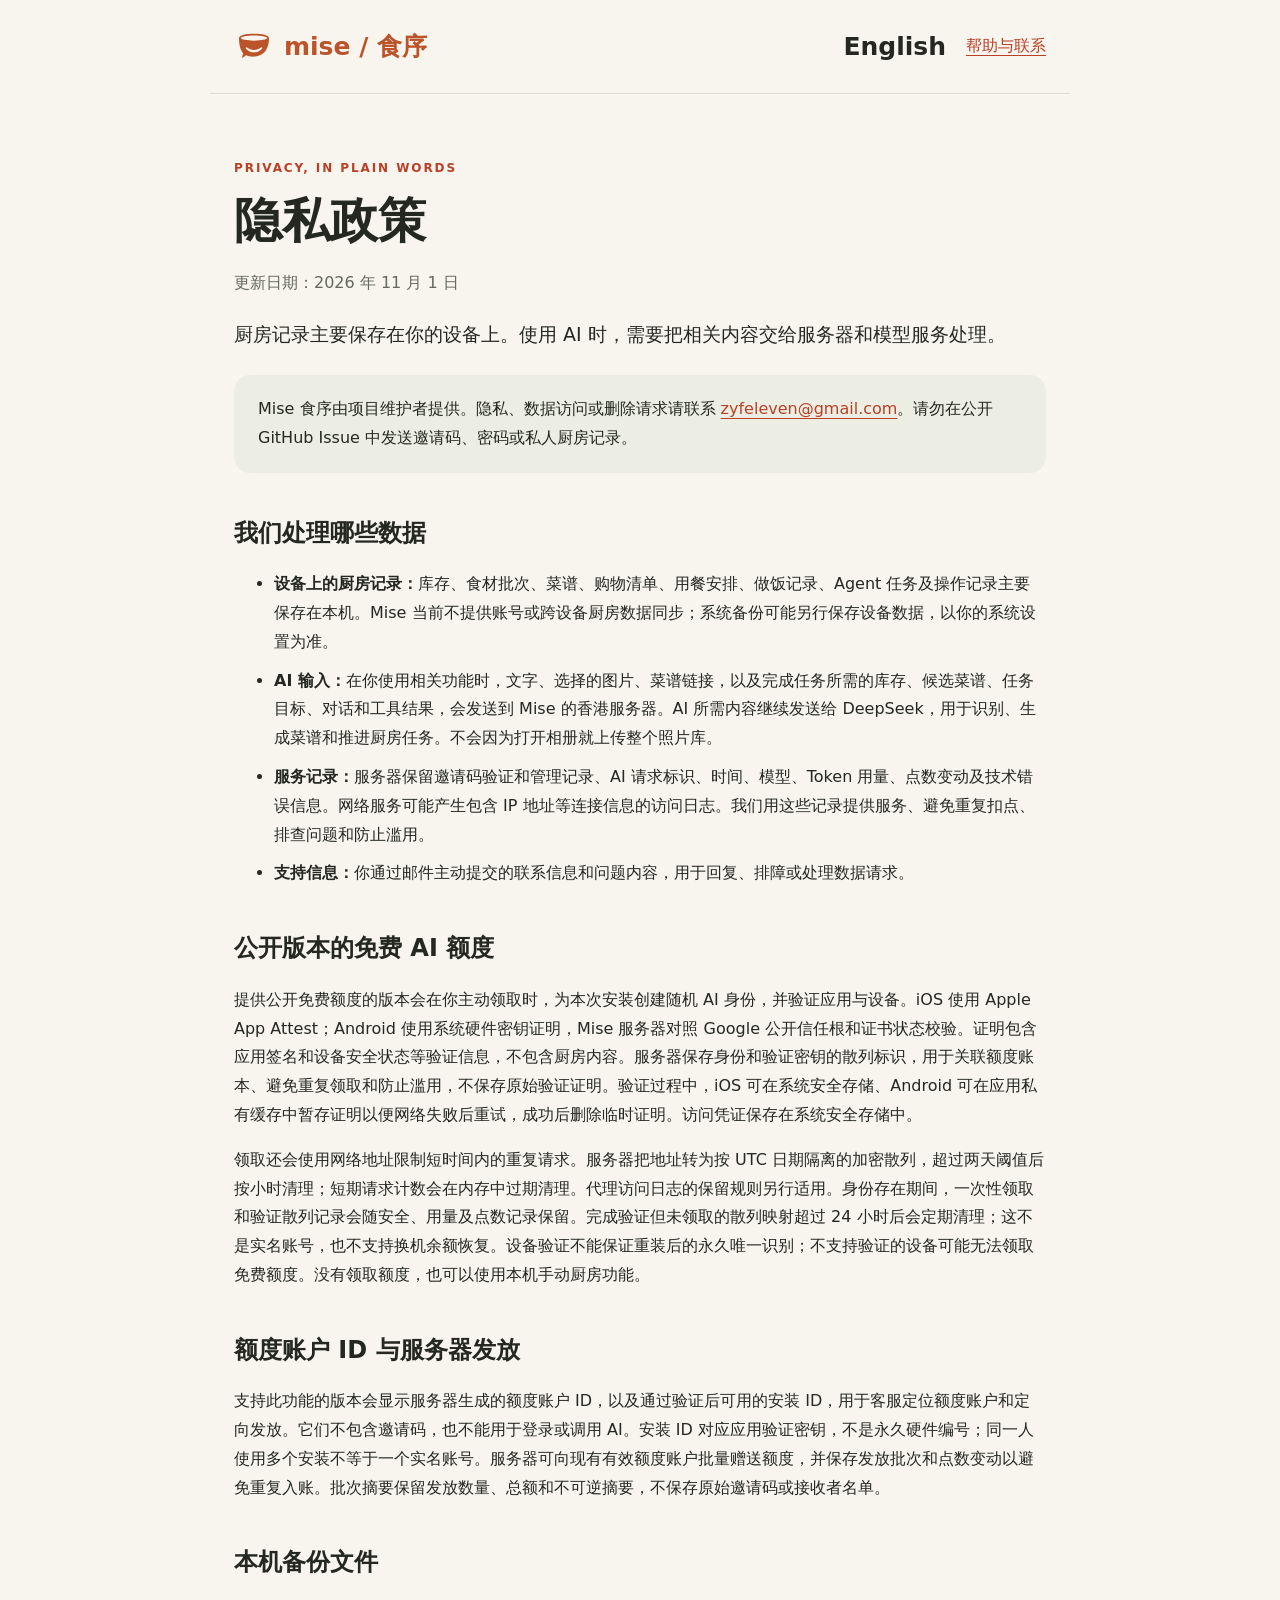
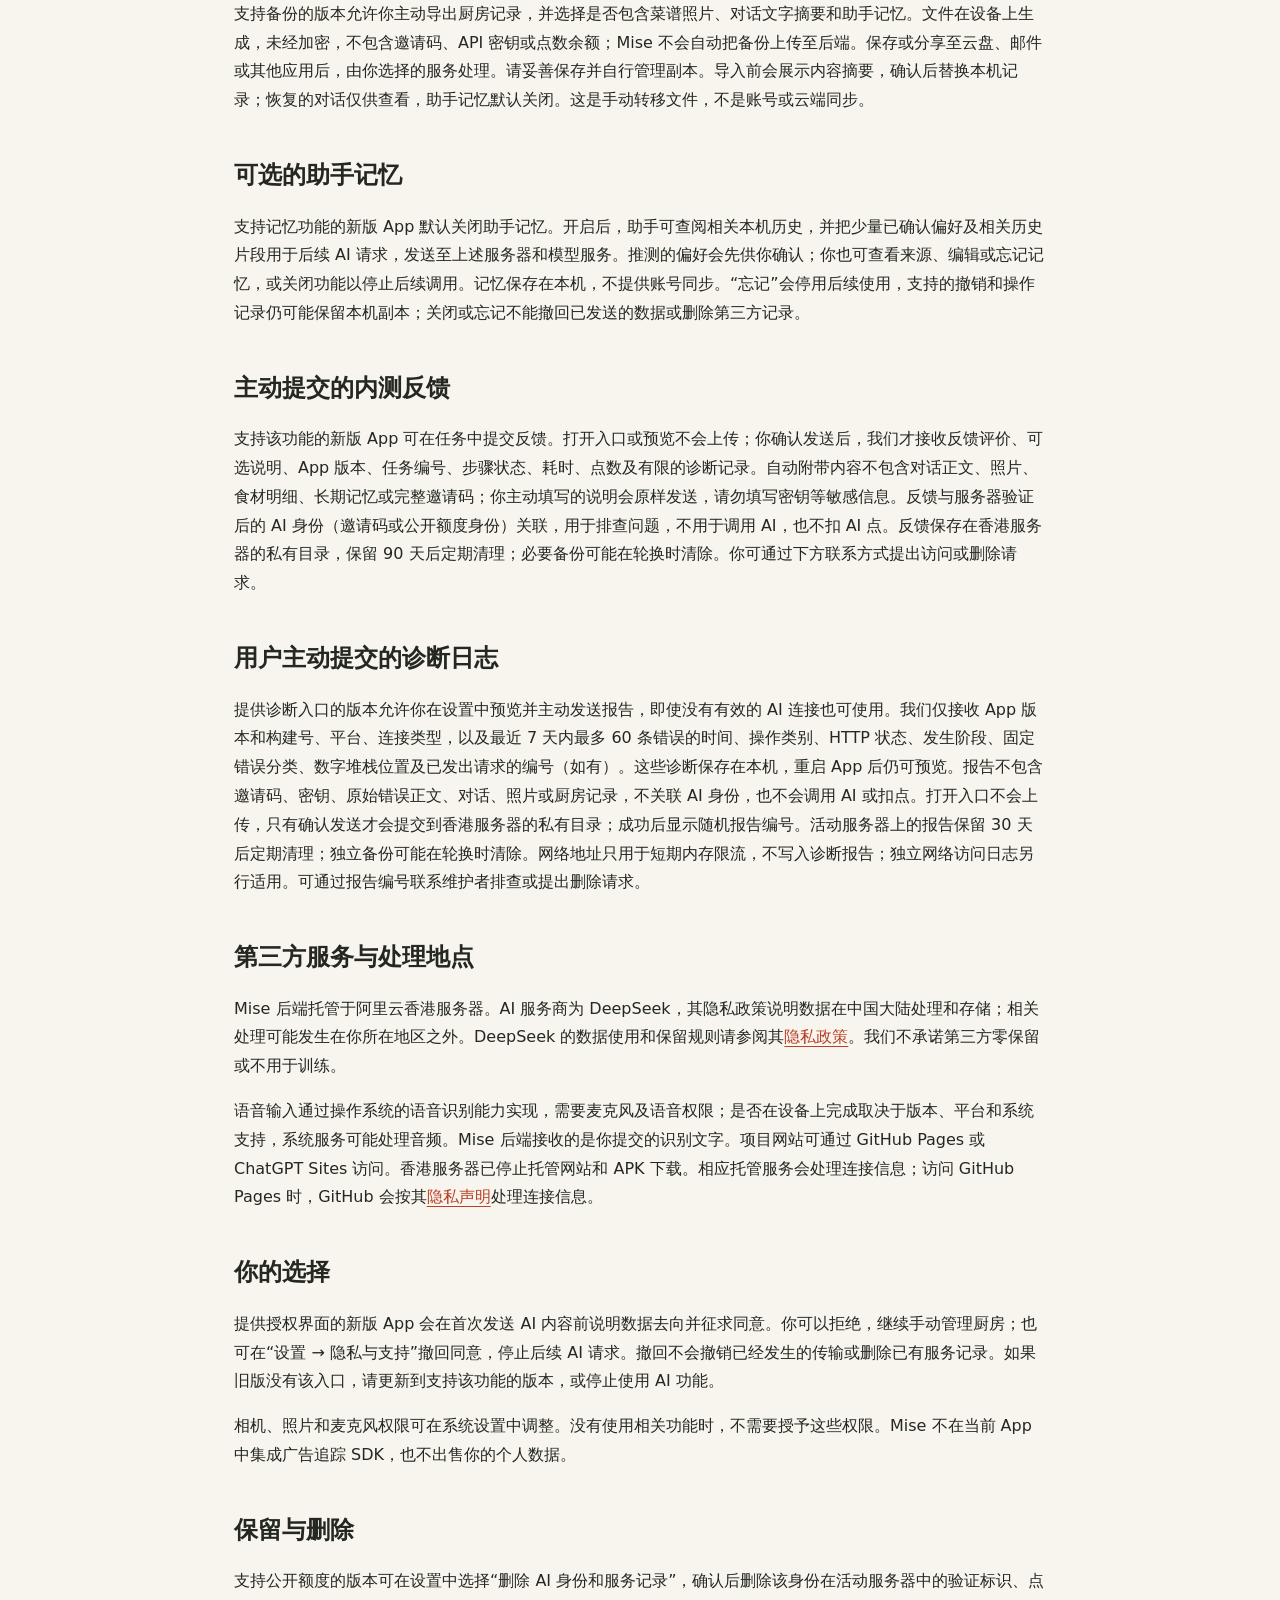
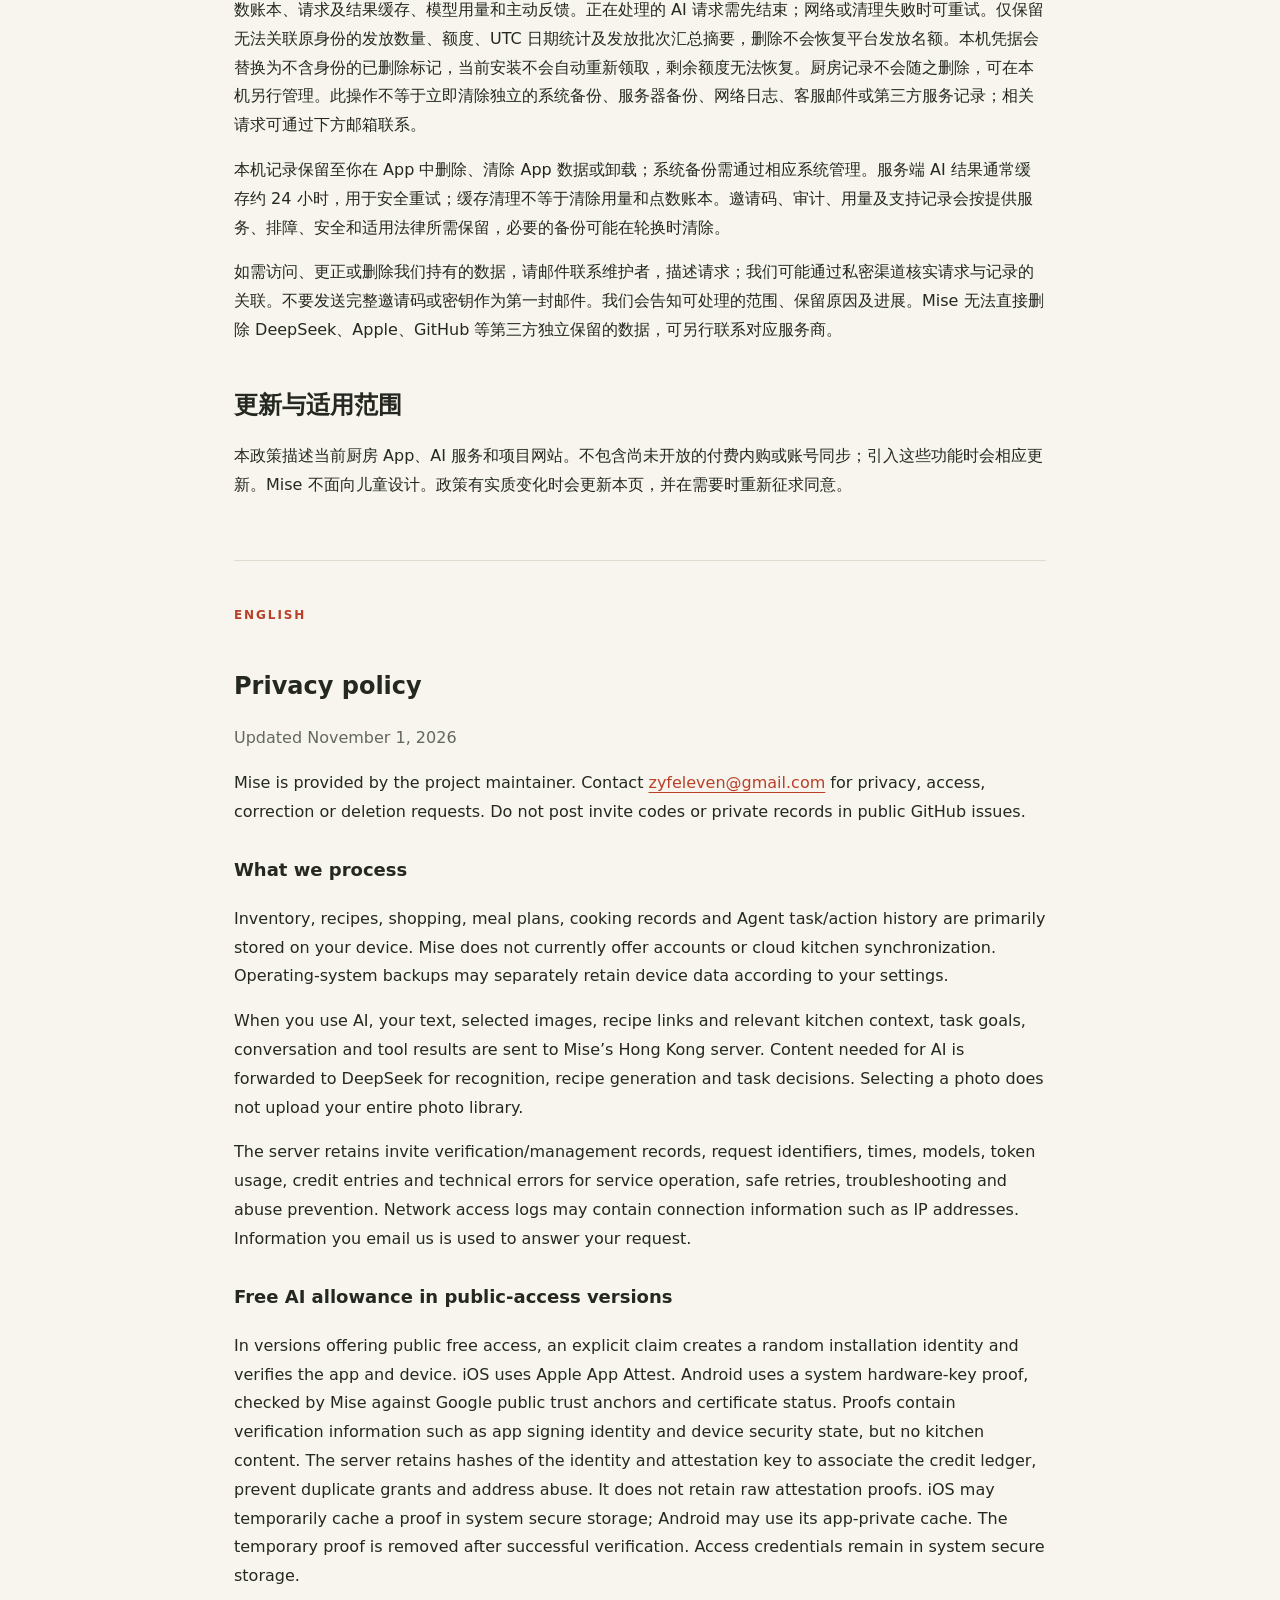
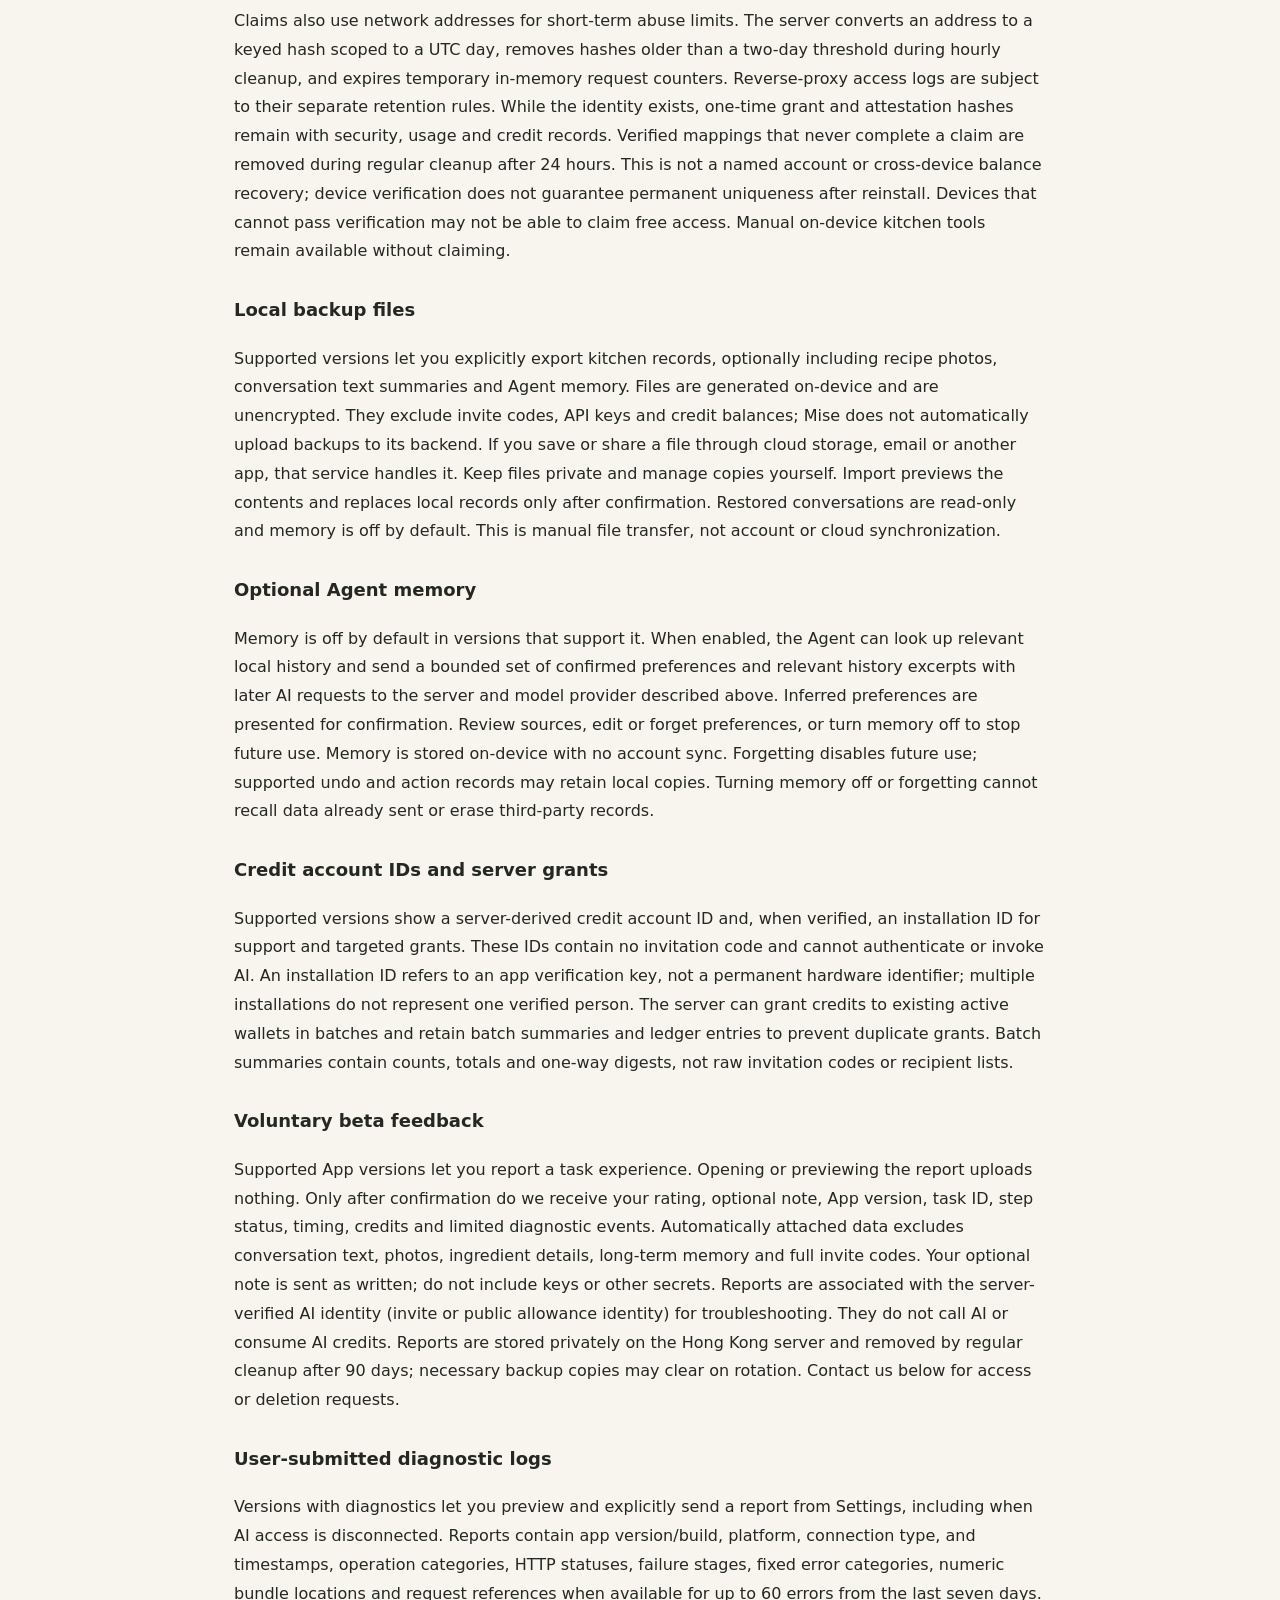
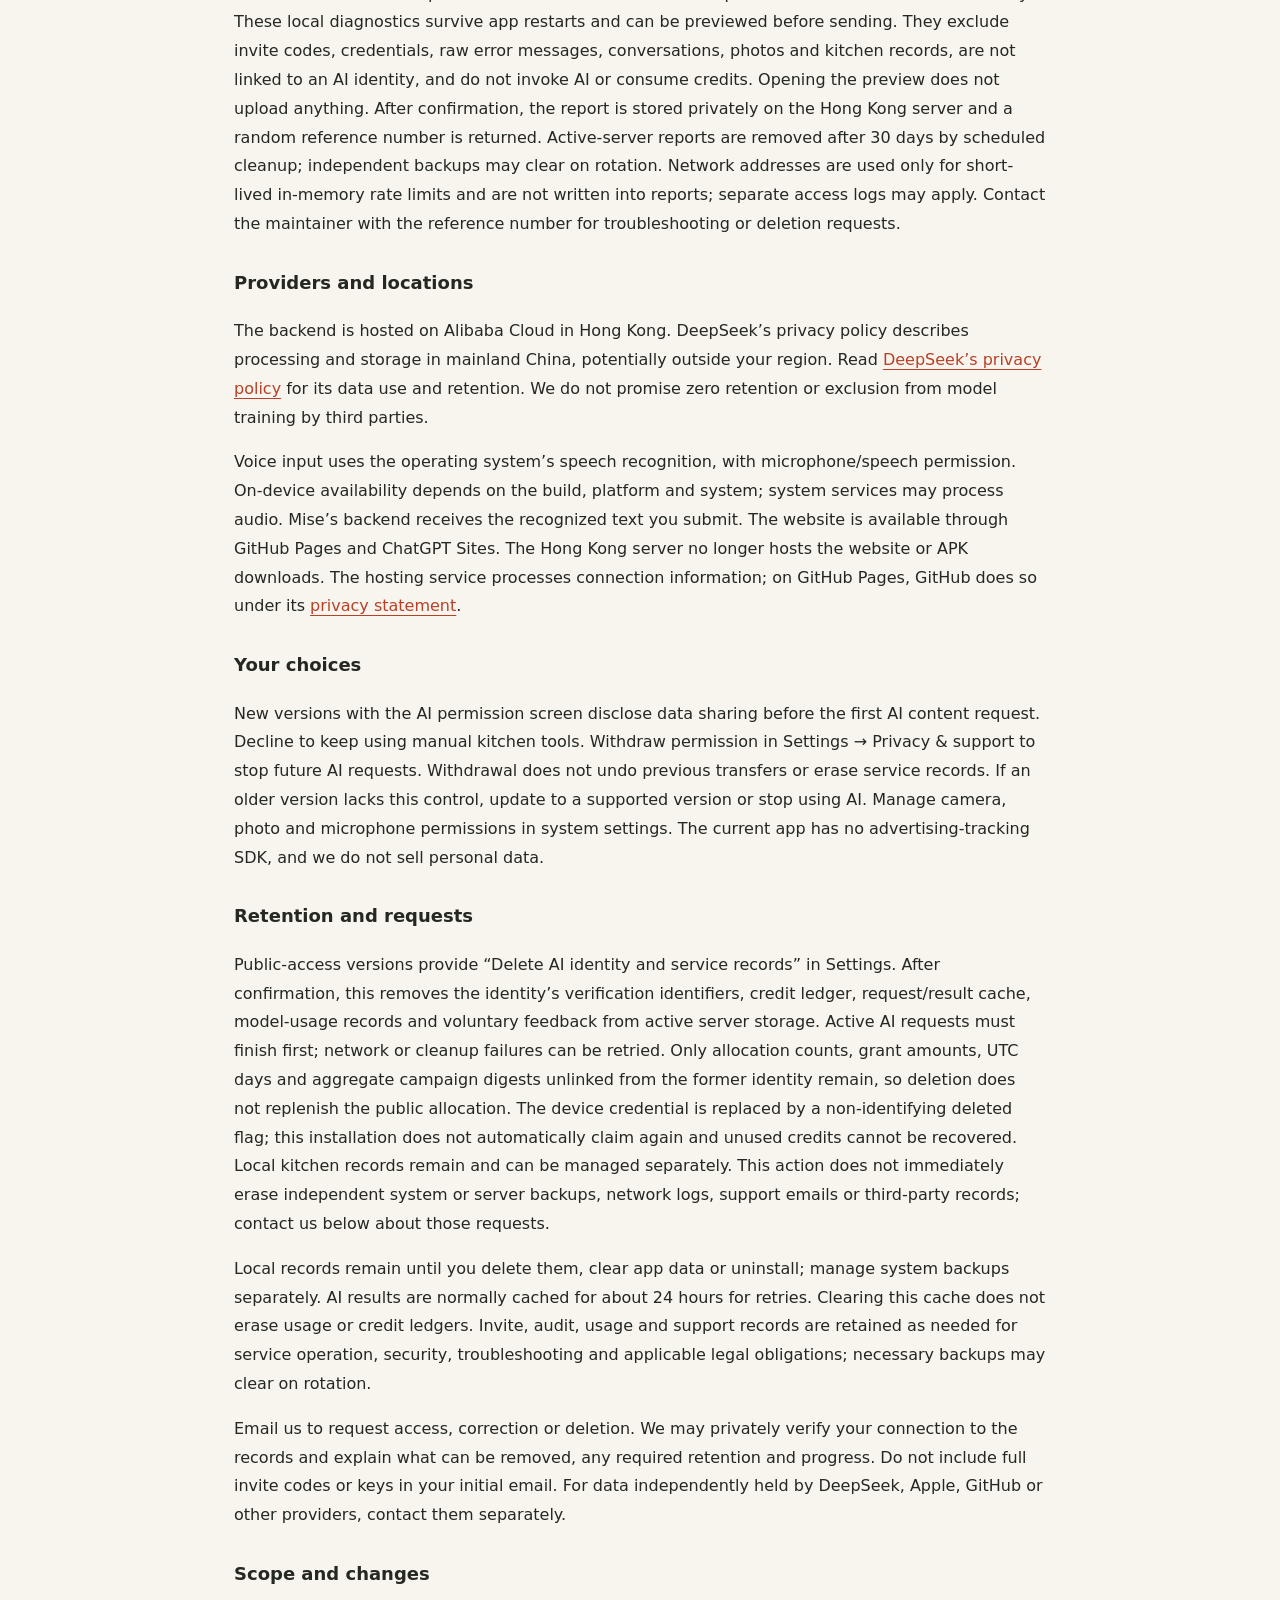
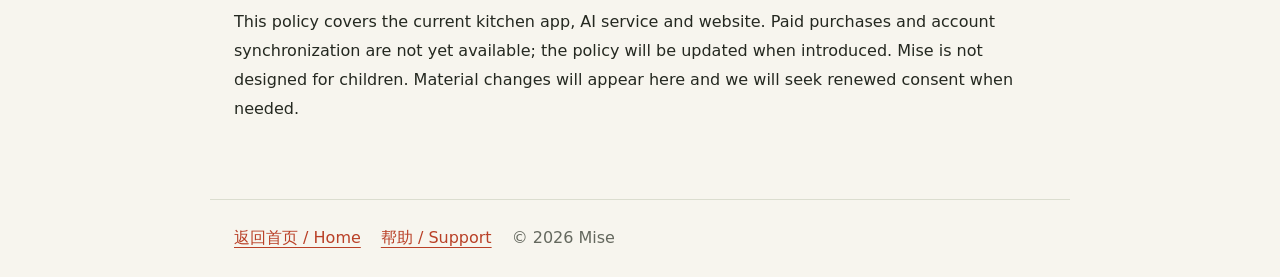
==== commit 74e12255: "Prepare 0.3.6 beta download and free access disclosures" ====
--- a/privacy.html
+++ b/privacy.html
@@ -1,25 +1,25 @@
 <!doctype html>
 <html lang="zh-CN"><head><meta charset="utf-8"><meta name="viewport" content="width=device-width,initial-scale=1"><meta name="description" content="Mise 食序隐私政策：本机厨房记录、AI 数据处理和你的选择。"><title>隐私政策 · Mise 食序</title><link rel="stylesheet" href="legal.css"><link rel="icon" href="assets/mise-mark.svg" type="image/svg+xml"></head>
 <body><header><a class="legal-brand" href="./"><img src="assets/mise-symbol.svg" alt="" width="40" height="40">mise / 食序</a><nav aria-label="页面导航"><a href="#english" lang="en">English</a><a href="support.html">帮助与联系</a></nav></header>
-<main><p class="eyebrow">PRIVACY, IN PLAIN WORDS</p><h1>隐私政策</h1><p class="muted">更新日期：2026 年 10 月 15 日</p><p class="lede">厨房记录主要保存在你的设备上。使用 AI 时，需要把相关内容交给服务器和模型服务处理。</p>
+<main><p class="eyebrow">PRIVACY, IN PLAIN WORDS</p><h1>隐私政策</h1><p class="muted">更新日期：2026 年 11 月 1 日</p><p class="lede">厨房记录主要保存在你的设备上。使用 AI 时，需要把相关内容交给服务器和模型服务处理。</p>
 <div class="note">Mise 食序由项目维护者提供。隐私、数据访问或删除请求请联系 <a href="mailto:zyfeleven@gmail.com">zyfeleven@gmail.com</a>。请勿在公开 GitHub Issue 中发送邀请码、密码或私人厨房记录。</div>
 <h2>我们处理哪些数据</h2><ul><li><strong>设备上的厨房记录：</strong>库存、食材批次、菜谱、购物清单、用餐安排、做饭记录、Agent 任务及操作记录主要保存在本机。Mise 当前不提供账号或跨设备厨房数据同步；系统备份可能另行保存设备数据，以你的系统设置为准。</li><li><strong>AI 输入：</strong>在你使用相关功能时，文字、选择的图片、菜谱链接，以及完成任务所需的库存、候选菜谱、任务目标、对话和工具结果，会发送到 Mise 的香港服务器。AI 所需内容继续发送给 DeepSeek，用于识别、生成菜谱和推进厨房任务。不会因为打开相册就上传整个照片库。</li><li><strong>服务记录：</strong>服务器保留邀请码验证和管理记录、AI 请求标识、时间、模型、Token 用量、点数变动及技术错误信息。网络服务可能产生包含 IP 地址等连接信息的访问日志。我们用这些记录提供服务、避免重复扣点、排查问题和防止滥用。</li><li><strong>支持信息：</strong>你通过邮件主动提交的联系信息和问题内容，用于回复、排障或处理数据请求。</li></ul>
-<h2>公开版本的免费 AI 额度</h2><p>提供公开免费额度的版本会在你主动领取时，为本次安装创建随机 AI 身份，并使用 Apple App Attest 验证应用真实性。App 会向 Apple 请求验证证明，再交给 Mise 服务器校验；这不包含你的厨房内容。服务器保存身份和验证密钥的散列标识，用于关联额度账本、避免重复领取和防止滥用，不保存原始验证证明。验证过程中，App 可能在系统安全存储中暂存证明以便网络失败后重试，成功后删除这份临时证明。</p><p>领取还会使用网络地址限制短时间内的重复请求。服务器把地址转为按 UTC 日期隔离的加密散列，超过两天阈值后按小时清理；短期请求计数会在内存中过期清理。代理访问日志的保留规则另行适用。身份存在期间，一次性领取和验证散列记录会随安全、用量及点数记录保留。完成验证但未领取的散列映射超过 24 小时后会定期清理；这不是实名账号，也不支持换机余额恢复。Apple 验证不能保证重装后的唯一设备识别。没有领取额度，也可以使用本机手动厨房功能。</p>
+<h2>公开版本的免费 AI 额度</h2><p>提供公开免费额度的版本会在你主动领取时，为本次安装创建随机 AI 身份，并验证应用与设备。iOS 使用 Apple App Attest；Android 使用系统硬件密钥证明，Mise 服务器对照 Google 公开信任根和证书状态校验。证明包含应用签名和设备安全状态等验证信息，不包含厨房内容。服务器保存身份和验证密钥的散列标识，用于关联额度账本、避免重复领取和防止滥用，不保存原始验证证明。验证过程中，iOS 可在系统安全存储、Android 可在应用私有缓存中暂存证明以便网络失败后重试，成功后删除临时证明。访问凭证保存在系统安全存储中。</p><p>领取还会使用网络地址限制短时间内的重复请求。服务器把地址转为按 UTC 日期隔离的加密散列，超过两天阈值后按小时清理；短期请求计数会在内存中过期清理。代理访问日志的保留规则另行适用。身份存在期间，一次性领取和验证散列记录会随安全、用量及点数记录保留。完成验证但未领取的散列映射超过 24 小时后会定期清理；这不是实名账号，也不支持换机余额恢复。设备验证不能保证重装后的永久唯一识别；不支持验证的设备可能无法领取免费额度。没有领取额度，也可以使用本机手动厨房功能。</p>
 <h2>额度账户 ID 与服务器发放</h2><p>支持此功能的版本会显示服务器生成的额度账户 ID，以及通过验证后可用的安装 ID，用于客服定位额度账户和定向发放。它们不包含邀请码，也不能用于登录或调用 AI。安装 ID 对应应用验证密钥，不是永久硬件编号；同一人使用多个安装不等于一个实名账号。服务器可向现有有效额度账户批量赠送额度，并保存发放批次和点数变动以避免重复入账。批次摘要保留发放数量、总额和不可逆摘要，不保存原始邀请码或接收者名单。</p>
 <h2>本机备份文件</h2><p>支持备份的版本允许你主动导出厨房记录，并选择是否包含菜谱照片、对话文字摘要和助手记忆。文件在设备上生成，未经加密，不包含邀请码、API 密钥或点数余额；Mise 不会自动把备份上传至后端。保存或分享至云盘、邮件或其他应用后，由你选择的服务处理。请妥善保存并自行管理副本。导入前会展示内容摘要，确认后替换本机记录；恢复的对话仅供查看，助手记忆默认关闭。这是手动转移文件，不是账号或云端同步。</p><h2>可选的助手记忆</h2><p>支持记忆功能的新版 App 默认关闭助手记忆。开启后，助手可查阅相关本机历史，并把少量已确认偏好及相关历史片段用于后续 AI 请求，发送至上述服务器和模型服务。推测的偏好会先供你确认；你也可查看来源、编辑或忘记记忆，或关闭功能以停止后续调用。记忆保存在本机，不提供账号同步。“忘记”会停用后续使用，支持的撤销和操作记录仍可能保留本机副本；关闭或忘记不能撤回已发送的数据或删除第三方记录。</p>
 <h2>主动提交的内测反馈</h2><p>支持该功能的新版 App 可在任务中提交反馈。打开入口或预览不会上传；你确认发送后，我们才接收反馈评价、可选说明、App 版本、任务编号、步骤状态、耗时、点数及有限的诊断记录。自动附带内容不包含对话正文、照片、食材明细、长期记忆或完整邀请码；你主动填写的说明会原样发送，请勿填写密钥等敏感信息。反馈与服务器验证后的 AI 身份（邀请码或公开额度身份）关联，用于排查问题，不用于调用 AI，也不扣 AI 点。反馈保存在香港服务器的私有目录，保留 90 天后定期清理；必要备份可能在轮换时清除。你可通过下方联系方式提出访问或删除请求。</p>
-<h2>用户主动提交的诊断日志</h2><p>提供诊断入口的版本允许你在设置中预览并主动发送报告，即使没有有效的 AI 连接也可使用。我们仅接收 App 版本和构建号、平台、连接类型，以及本次打开 App 后最多 60 条错误的时间、操作类别和 HTTP 状态。报告不包含邀请码、密钥、原始错误正文、对话、照片或厨房记录，不关联 AI 身份，也不会调用 AI 或扣点。打开入口不会上传，只有确认发送才会提交到香港服务器的私有目录；成功后显示随机报告编号。活动服务器上的报告保留 30 天后定期清理；独立备份可能在轮换时清除。网络地址只用于短期内存限流，不写入诊断报告；独立网络访问日志另行适用。可通过报告编号联系维护者排查或提出删除请求。</p>
+<h2>用户主动提交的诊断日志</h2><p>提供诊断入口的版本允许你在设置中预览并主动发送报告，即使没有有效的 AI 连接也可使用。我们仅接收 App 版本和构建号、平台、连接类型，以及最近 7 天内最多 60 条错误的时间、操作类别、HTTP 状态、发生阶段、固定错误分类、数字堆栈位置及已发出请求的编号（如有）。这些诊断保存在本机，重启 App 后仍可预览。报告不包含邀请码、密钥、原始错误正文、对话、照片或厨房记录，不关联 AI 身份，也不会调用 AI 或扣点。打开入口不会上传，只有确认发送才会提交到香港服务器的私有目录；成功后显示随机报告编号。活动服务器上的报告保留 30 天后定期清理；独立备份可能在轮换时清除。网络地址只用于短期内存限流，不写入诊断报告；独立网络访问日志另行适用。可通过报告编号联系维护者排查或提出删除请求。</p>
 <h2>第三方服务与处理地点</h2><p>Mise 后端托管于阿里云香港服务器。AI 服务商为 DeepSeek，其隐私政策说明数据在中国大陆处理和存储；相关处理可能发生在你所在地区之外。DeepSeek 的数据使用和保留规则请参阅其<a href="https://cdn.deepseek.com/policies/zh-CN/deepseek-privacy-policy.html">隐私政策</a>。我们不承诺第三方零保留或不用于训练。</p><p>语音输入通过操作系统的语音识别能力实现，需要麦克风及语音权限；是否在设备上完成取决于版本、平台和系统支持，系统服务可能处理音频。Mise 后端接收的是你提交的识别文字。项目网站可通过 GitHub Pages 或 ChatGPT Sites 访问。香港服务器已停止托管网站和 APK 下载。相应托管服务会处理连接信息；访问 GitHub Pages 时，GitHub 会按其<a href="https://docs.github.com/en/site-policy/privacy-policies/github-general-privacy-statement">隐私声明</a>处理连接信息。</p>
 <h2>你的选择</h2><p>提供授权界面的新版 App 会在首次发送 AI 内容前说明数据去向并征求同意。你可以拒绝，继续手动管理厨房；也可在“设置 → 隐私与支持”撤回同意，停止后续 AI 请求。撤回不会撤销已经发生的传输或删除已有服务记录。如果旧版没有该入口，请更新到支持该功能的版本，或停止使用 AI 功能。</p><p>相机、照片和麦克风权限可在系统设置中调整。没有使用相关功能时，不需要授予这些权限。Mise 不在当前 App 中集成广告追踪 SDK，也不出售你的个人数据。</p>
 <h2>保留与删除</h2><p>支持公开额度的版本可在设置中选择“删除 AI 身份和服务记录”，确认后删除该身份在活动服务器中的验证标识、点数账本、请求及结果缓存、模型用量和主动反馈。正在处理的 AI 请求需先结束；网络或清理失败时可重试。仅保留无法关联原身份的发放数量、额度、UTC 日期统计及发放批次汇总摘要，删除不会恢复平台发放名额。本机凭据会替换为不含身份的已删除标记，当前安装不会自动重新领取，剩余额度无法恢复。厨房记录不会随之删除，可在本机另行管理。此操作不等于立即清除独立的系统备份、服务器备份、网络日志、客服邮件或第三方服务记录；相关请求可通过下方邮箱联系。</p><p>本机记录保留至你在 App 中删除、清除 App 数据或卸载；系统备份需通过相应系统管理。服务端 AI 结果通常缓存约 24 小时，用于安全重试；缓存清理不等于清除用量和点数账本。邀请码、审计、用量及支持记录会按提供服务、排障、安全和适用法律所需保留，必要的备份可能在轮换时清除。</p><p>如需访问、更正或删除我们持有的数据，请邮件联系维护者，描述请求；我们可能通过私密渠道核实请求与记录的关联。不要发送完整邀请码或密钥作为第一封邮件。我们会告知可处理的范围、保留原因及进展。Mise 无法直接删除 DeepSeek、Apple、GitHub 等第三方独立保留的数据，可另行联系对应服务商。</p>
 <h2>更新与适用范围</h2><p>本政策描述当前厨房 App、AI 服务和项目网站。不包含尚未开放的付费内购或账号同步；引入这些功能时会相应更新。Mise 不面向儿童设计。政策有实质变化时会更新本页，并在需要时重新征求同意。</p>
-<section id="english" lang="en" class="language"><p class="eyebrow">ENGLISH</p><h2>Privacy policy</h2><p class="muted">Updated October 15, 2026</p><p>Mise is provided by the project maintainer. Contact <a href="mailto:zyfeleven@gmail.com">zyfeleven@gmail.com</a> for privacy, access, correction or deletion requests. Do not post invite codes or private records in public GitHub issues.</p>
+<section id="english" lang="en" class="language"><p class="eyebrow">ENGLISH</p><h2>Privacy policy</h2><p class="muted">Updated November 1, 2026</p><p>Mise is provided by the project maintainer. Contact <a href="mailto:zyfeleven@gmail.com">zyfeleven@gmail.com</a> for privacy, access, correction or deletion requests. Do not post invite codes or private records in public GitHub issues.</p>
 <h3>What we process</h3><p>Inventory, recipes, shopping, meal plans, cooking records and Agent task/action history are primarily stored on your device. Mise does not currently offer accounts or cloud kitchen synchronization. Operating-system backups may separately retain device data according to your settings.</p><p>When you use AI, your text, selected images, recipe links and relevant kitchen context, task goals, conversation and tool results are sent to Mise’s Hong Kong server. Content needed for AI is forwarded to DeepSeek for recognition, recipe generation and task decisions. Selecting a photo does not upload your entire photo library.</p><p>The server retains invite verification/management records, request identifiers, times, models, token usage, credit entries and technical errors for service operation, safe retries, troubleshooting and abuse prevention. Network access logs may contain connection information such as IP addresses. Information you email us is used to answer your request.</p>
-<h3>Free AI allowance in public-access versions</h3><p>In versions offering public free access, an explicit claim creates a random installation identity and uses Apple App Attest to verify the app. The app requests a proof from Apple and sends it to Mise for validation; kitchen content is not included. The server retains hashes of the identity and attestation key to associate the credit ledger, prevent duplicate grants and address abuse. It does not retain raw attestation proofs. The app may temporarily cache a proof in operating-system secure storage for network retries and removes it after successful verification.</p><p>Claims also use network addresses for short-term abuse limits. The server converts an address to a keyed hash scoped to a UTC day, removes hashes older than a two-day threshold during hourly cleanup, and expires temporary in-memory request counters. Reverse-proxy access logs are subject to their separate retention rules. While the identity exists, one-time grant and attestation hashes remain with security, usage and credit records. Verified mappings that never complete a claim are removed during regular cleanup after 24 hours. This is not a named account or cross-device balance recovery; Apple verification does not guarantee device uniqueness after reinstall. Manual on-device kitchen tools remain available without claiming.</p>
+<h3>Free AI allowance in public-access versions</h3><p>In versions offering public free access, an explicit claim creates a random installation identity and verifies the app and device. iOS uses Apple App Attest. Android uses a system hardware-key proof, checked by Mise against Google public trust anchors and certificate status. Proofs contain verification information such as app signing identity and device security state, but no kitchen content. The server retains hashes of the identity and attestation key to associate the credit ledger, prevent duplicate grants and address abuse. It does not retain raw attestation proofs. iOS may temporarily cache a proof in system secure storage; Android may use its app-private cache. The temporary proof is removed after successful verification. Access credentials remain in system secure storage.</p><p>Claims also use network addresses for short-term abuse limits. The server converts an address to a keyed hash scoped to a UTC day, removes hashes older than a two-day threshold during hourly cleanup, and expires temporary in-memory request counters. Reverse-proxy access logs are subject to their separate retention rules. While the identity exists, one-time grant and attestation hashes remain with security, usage and credit records. Verified mappings that never complete a claim are removed during regular cleanup after 24 hours. This is not a named account or cross-device balance recovery; device verification does not guarantee permanent uniqueness after reinstall. Devices that cannot pass verification may not be able to claim free access. Manual on-device kitchen tools remain available without claiming.</p>
 <h3>Local backup files</h3><p>Supported versions let you explicitly export kitchen records, optionally including recipe photos, conversation text summaries and Agent memory. Files are generated on-device and are unencrypted. They exclude invite codes, API keys and credit balances; Mise does not automatically upload backups to its backend. If you save or share a file through cloud storage, email or another app, that service handles it. Keep files private and manage copies yourself. Import previews the contents and replaces local records only after confirmation. Restored conversations are read-only and memory is off by default. This is manual file transfer, not account or cloud synchronization.</p><h3>Optional Agent memory</h3><p>Memory is off by default in versions that support it. When enabled, the Agent can look up relevant local history and send a bounded set of confirmed preferences and relevant history excerpts with later AI requests to the server and model provider described above. Inferred preferences are presented for confirmation. Review sources, edit or forget preferences, or turn memory off to stop future use. Memory is stored on-device with no account sync. Forgetting disables future use; supported undo and action records may retain local copies. Turning memory off or forgetting cannot recall data already sent or erase third-party records.</p>
 <h3>Credit account IDs and server grants</h3><p>Supported versions show a server-derived credit account ID and, when verified, an installation ID for support and targeted grants. These IDs contain no invitation code and cannot authenticate or invoke AI. An installation ID refers to an app verification key, not a permanent hardware identifier; multiple installations do not represent one verified person. The server can grant credits to existing active wallets in batches and retain batch summaries and ledger entries to prevent duplicate grants. Batch summaries contain counts, totals and one-way digests, not raw invitation codes or recipient lists.</p>
 <h3>Voluntary beta feedback</h3><p>Supported App versions let you report a task experience. Opening or previewing the report uploads nothing. Only after confirmation do we receive your rating, optional note, App version, task ID, step status, timing, credits and limited diagnostic events. Automatically attached data excludes conversation text, photos, ingredient details, long-term memory and full invite codes. Your optional note is sent as written; do not include keys or other secrets. Reports are associated with the server-verified AI identity (invite or public allowance identity) for troubleshooting. They do not call AI or consume AI credits. Reports are stored privately on the Hong Kong server and removed by regular cleanup after 90 days; necessary backup copies may clear on rotation. Contact us below for access or deletion requests.</p>
-<h3>User-submitted diagnostic logs</h3><p>Versions with diagnostics let you preview and explicitly send a report from Settings, including when AI access is disconnected. Reports contain app version/build, platform, connection type, and timestamps, operation categories and HTTP statuses for up to 60 recent errors from the current app session. They exclude invite codes, credentials, raw error messages, conversations, photos and kitchen records, are not linked to an AI identity, and do not invoke AI or consume credits. Opening the preview does not upload anything. After confirmation, the report is stored privately on the Hong Kong server and a random reference number is returned. Active-server reports are removed after 30 days by scheduled cleanup; independent backups may clear on rotation. Network addresses are used only for short-lived in-memory rate limits and are not written into reports; separate access logs may apply. Contact the maintainer with the reference number for troubleshooting or deletion requests.</p><h3>Providers and locations</h3><p>The backend is hosted on Alibaba Cloud in Hong Kong. DeepSeek’s privacy policy describes processing and storage in mainland China, potentially outside your region. Read <a href="https://cdn.deepseek.com/policies/en-US/deepseek-privacy-policy.html">DeepSeek’s privacy policy</a> for its data use and retention. We do not promise zero retention or exclusion from model training by third parties.</p><p>Voice input uses the operating system’s speech recognition, with microphone/speech permission. On-device availability depends on the build, platform and system; system services may process audio. Mise’s backend receives the recognized text you submit. The website is available through GitHub Pages and ChatGPT Sites. The Hong Kong server no longer hosts the website or APK downloads. The hosting service processes connection information; on GitHub Pages, GitHub does so under its <a href="https://docs.github.com/en/site-policy/privacy-policies/github-general-privacy-statement">privacy statement</a>.</p>
+<h3>User-submitted diagnostic logs</h3><p>Versions with diagnostics let you preview and explicitly send a report from Settings, including when AI access is disconnected. Reports contain app version/build, platform, connection type, and timestamps, operation categories, HTTP statuses, failure stages, fixed error categories, numeric bundle locations and request references when available for up to 60 errors from the last seven days. These local diagnostics survive app restarts and can be previewed before sending. They exclude invite codes, credentials, raw error messages, conversations, photos and kitchen records, are not linked to an AI identity, and do not invoke AI or consume credits. Opening the preview does not upload anything. After confirmation, the report is stored privately on the Hong Kong server and a random reference number is returned. Active-server reports are removed after 30 days by scheduled cleanup; independent backups may clear on rotation. Network addresses are used only for short-lived in-memory rate limits and are not written into reports; separate access logs may apply. Contact the maintainer with the reference number for troubleshooting or deletion requests.</p><h3>Providers and locations</h3><p>The backend is hosted on Alibaba Cloud in Hong Kong. DeepSeek’s privacy policy describes processing and storage in mainland China, potentially outside your region. Read <a href="https://cdn.deepseek.com/policies/en-US/deepseek-privacy-policy.html">DeepSeek’s privacy policy</a> for its data use and retention. We do not promise zero retention or exclusion from model training by third parties.</p><p>Voice input uses the operating system’s speech recognition, with microphone/speech permission. On-device availability depends on the build, platform and system; system services may process audio. Mise’s backend receives the recognized text you submit. The website is available through GitHub Pages and ChatGPT Sites. The Hong Kong server no longer hosts the website or APK downloads. The hosting service processes connection information; on GitHub Pages, GitHub does so under its <a href="https://docs.github.com/en/site-policy/privacy-policies/github-general-privacy-statement">privacy statement</a>.</p>
 <h3>Your choices</h3><p>New versions with the AI permission screen disclose data sharing before the first AI content request. Decline to keep using manual kitchen tools. Withdraw permission in Settings → Privacy &amp; support to stop future AI requests. Withdrawal does not undo previous transfers or erase service records. If an older version lacks this control, update to a supported version or stop using AI. Manage camera, photo and microphone permissions in system settings. The current app has no advertising-tracking SDK, and we do not sell personal data.</p>
 <h3>Retention and requests</h3><p>Public-access versions provide “Delete AI identity and service records” in Settings. After confirmation, this removes the identity’s verification identifiers, credit ledger, request/result cache, model-usage records and voluntary feedback from active server storage. Active AI requests must finish first; network or cleanup failures can be retried. Only allocation counts, grant amounts, UTC days and aggregate campaign digests unlinked from the former identity remain, so deletion does not replenish the public allocation. The device credential is replaced by a non-identifying deleted flag; this installation does not automatically claim again and unused credits cannot be recovered. Local kitchen records remain and can be managed separately. This action does not immediately erase independent system or server backups, network logs, support emails or third-party records; contact us below about those requests.</p><p>Local records remain until you delete them, clear app data or uninstall; manage system backups separately. AI results are normally cached for about 24 hours for retries. Clearing this cache does not erase usage or credit ledgers. Invite, audit, usage and support records are retained as needed for service operation, security, troubleshooting and applicable legal obligations; necessary backups may clear on rotation.</p><p>Email us to request access, correction or deletion. We may privately verify your connection to the records and explain what can be removed, any required retention and progress. Do not include full invite codes or keys in your initial email. For data independently held by DeepSeek, Apple, GitHub or other providers, contact them separately.</p><h3>Scope and changes</h3><p>This policy covers the current kitchen app, AI service and website. Paid purchases and account synchronization are not yet available; the policy will be updated when introduced. Mise is not designed for children. Material changes will appear here and we will seek renewed consent when needed.</p></section>
 </main><footer><a href="./">返回首页 / Home</a><a href="support.html">帮助 / Support</a><span>© 2026 Mise</span></footer></body></html>
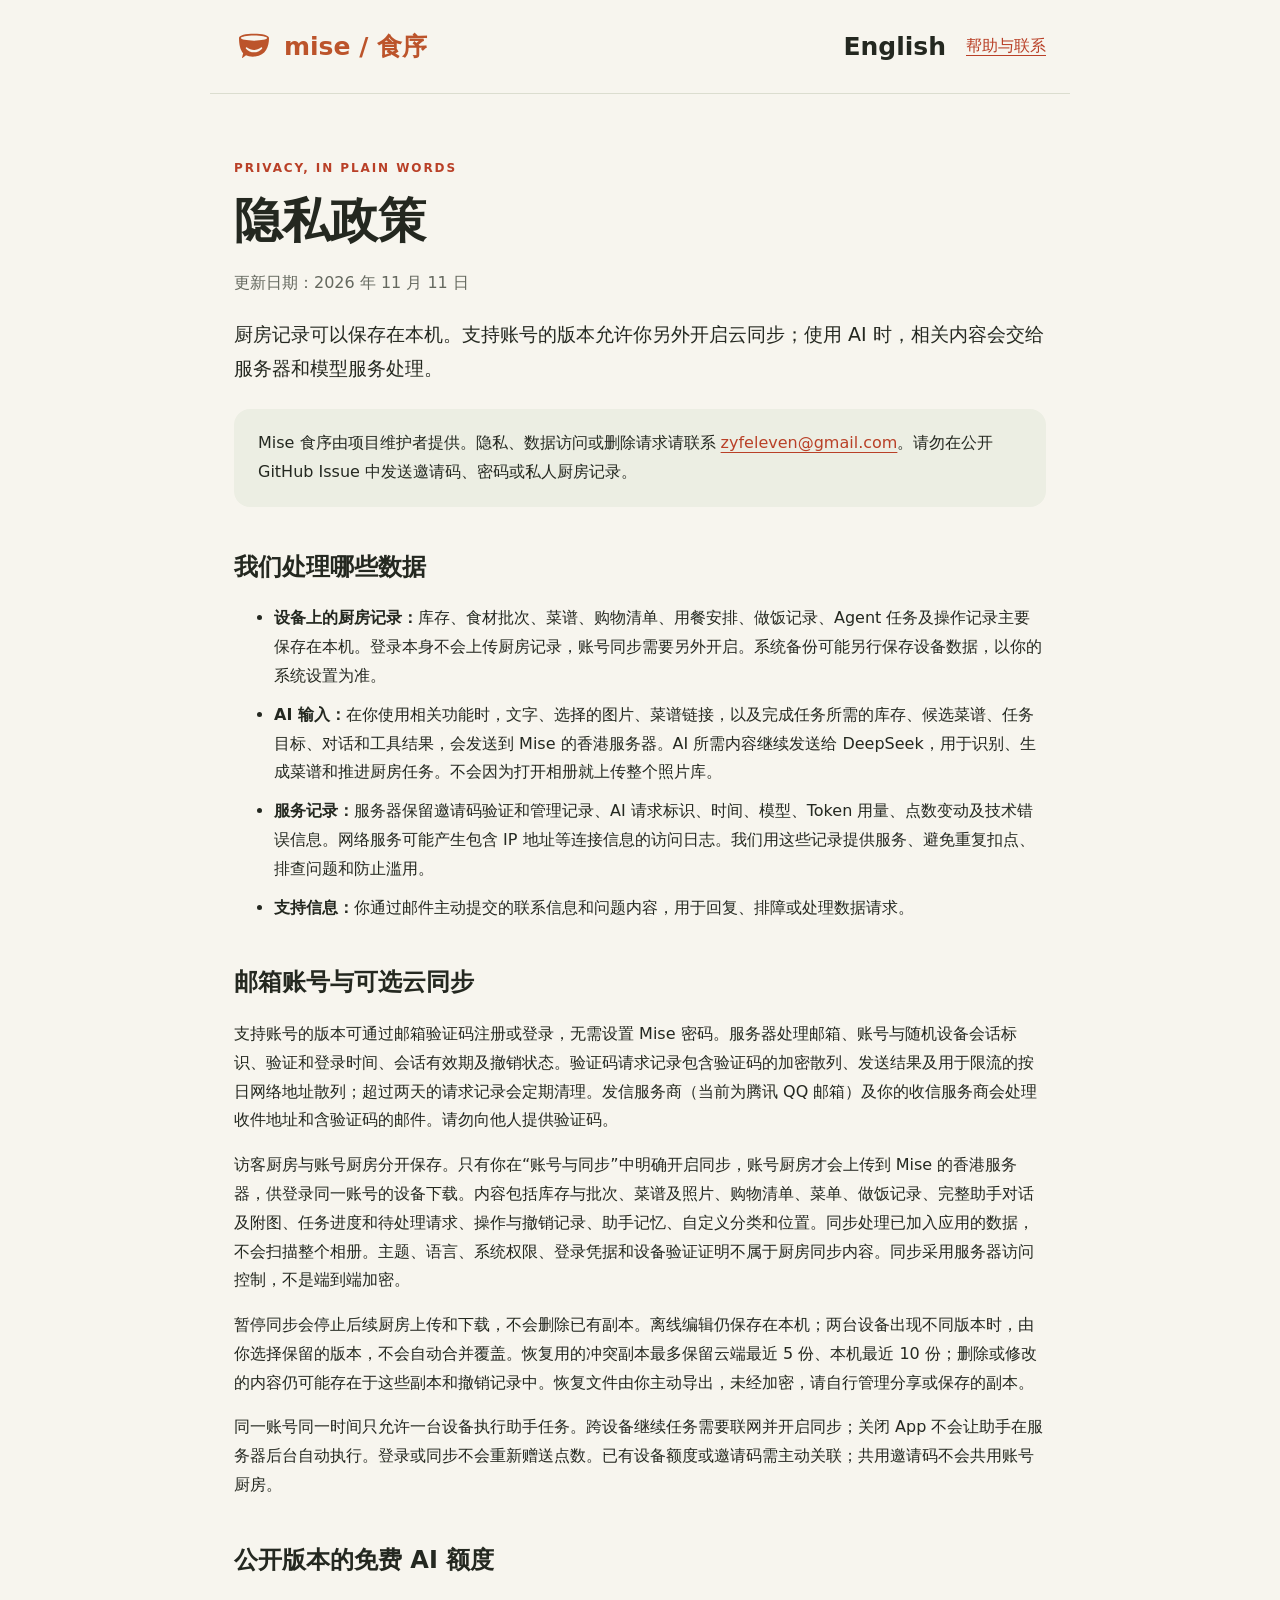
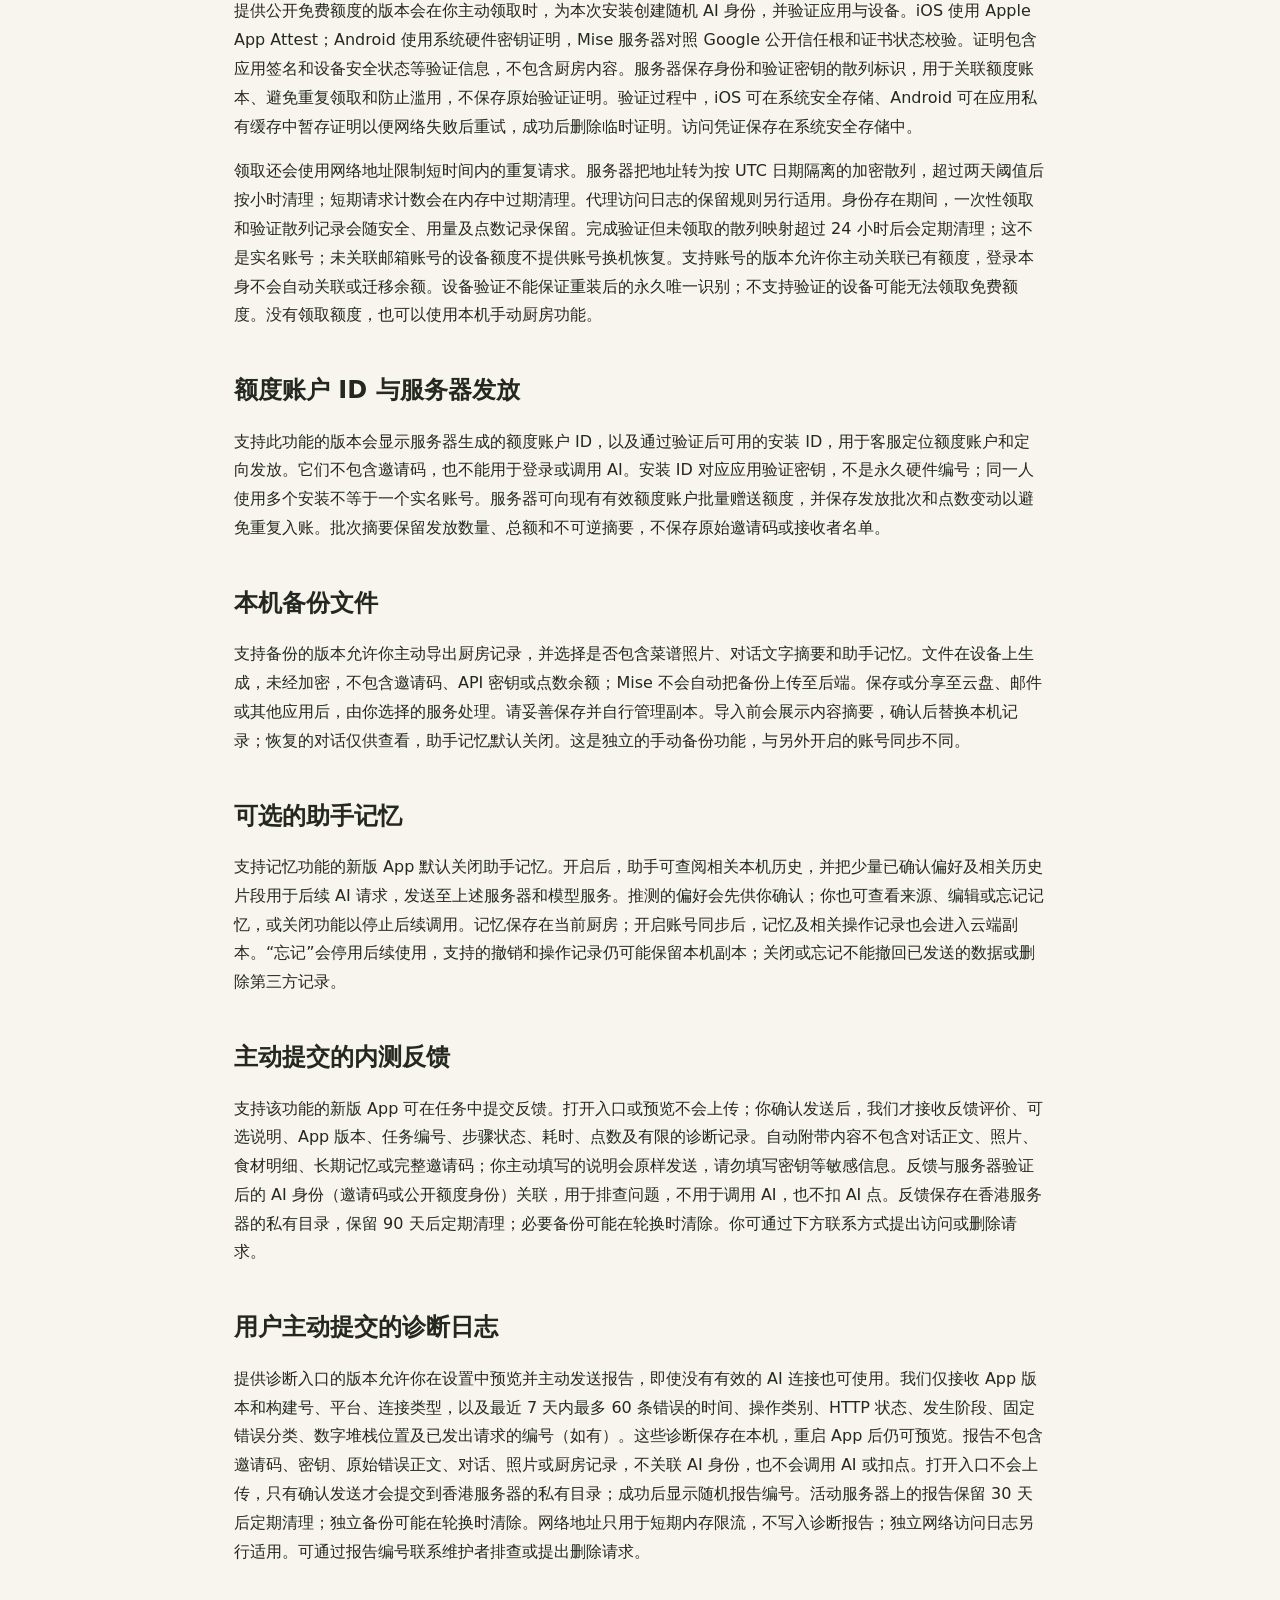
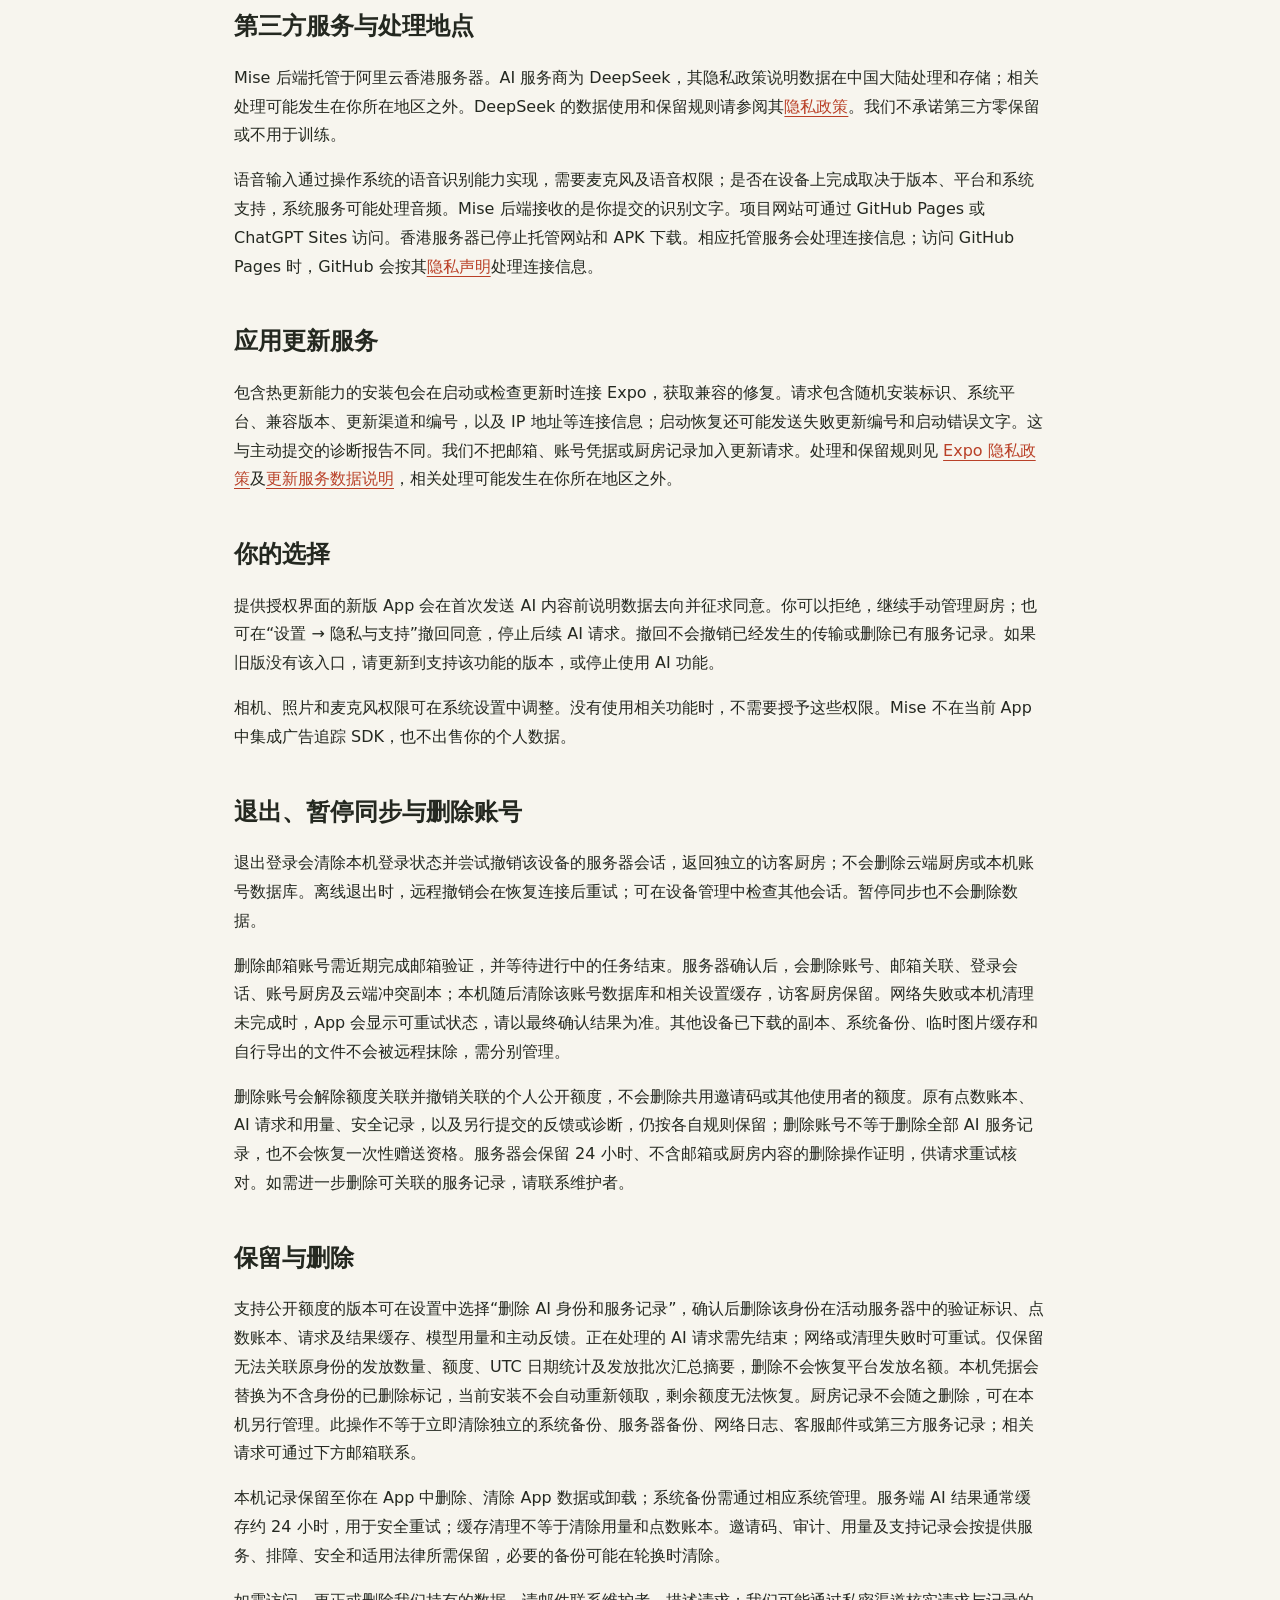
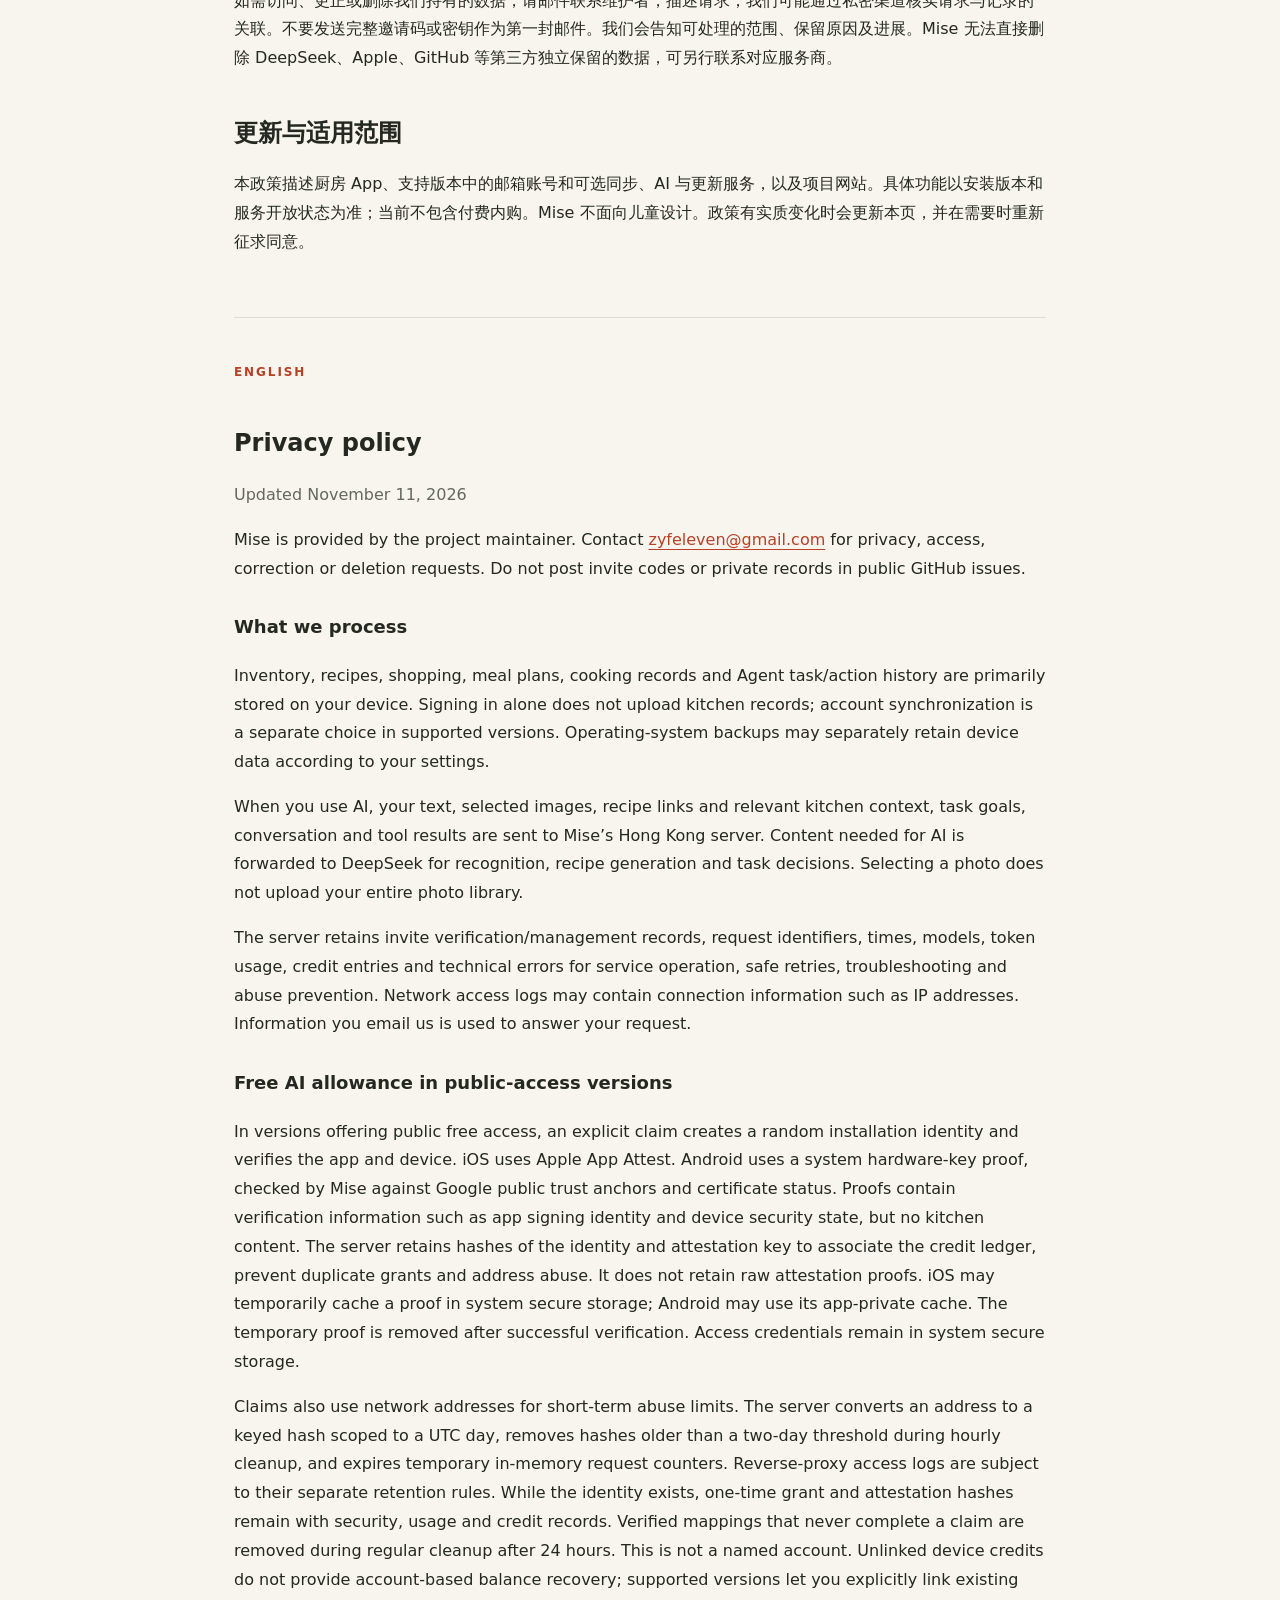
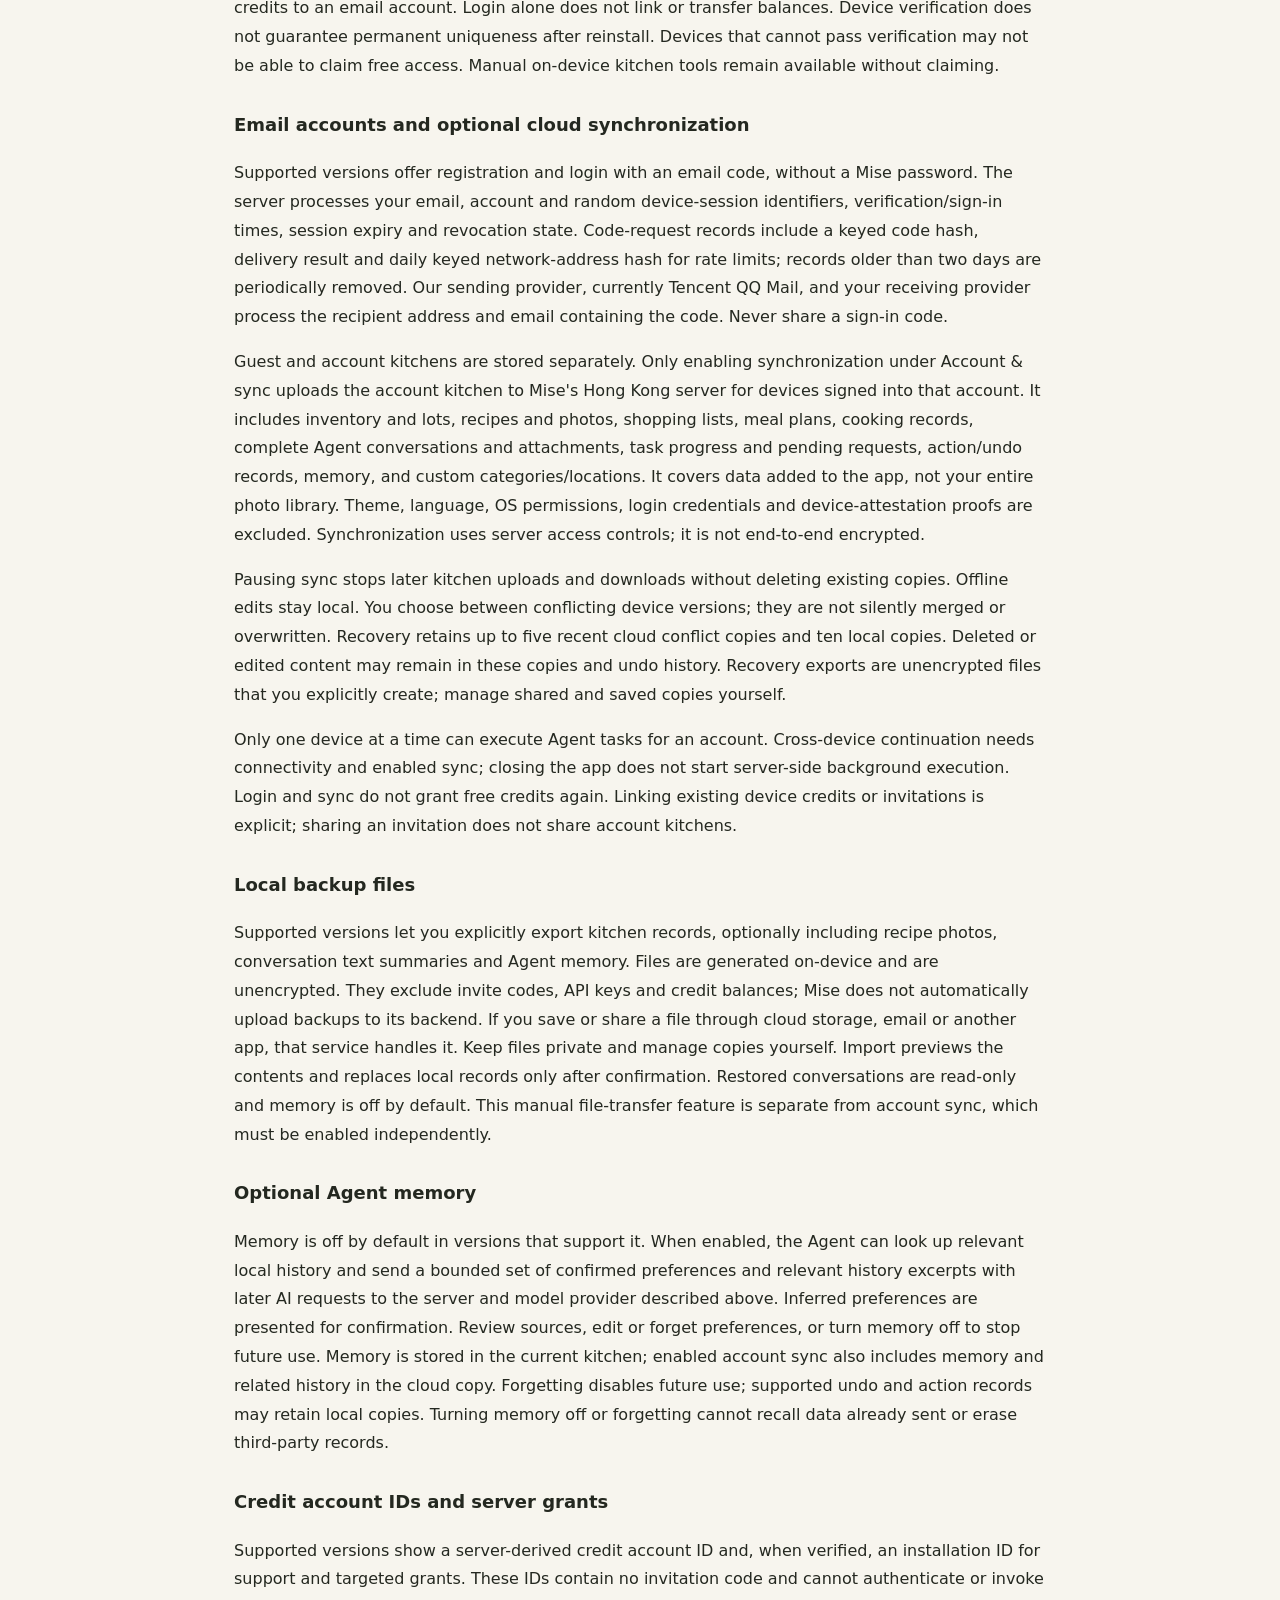
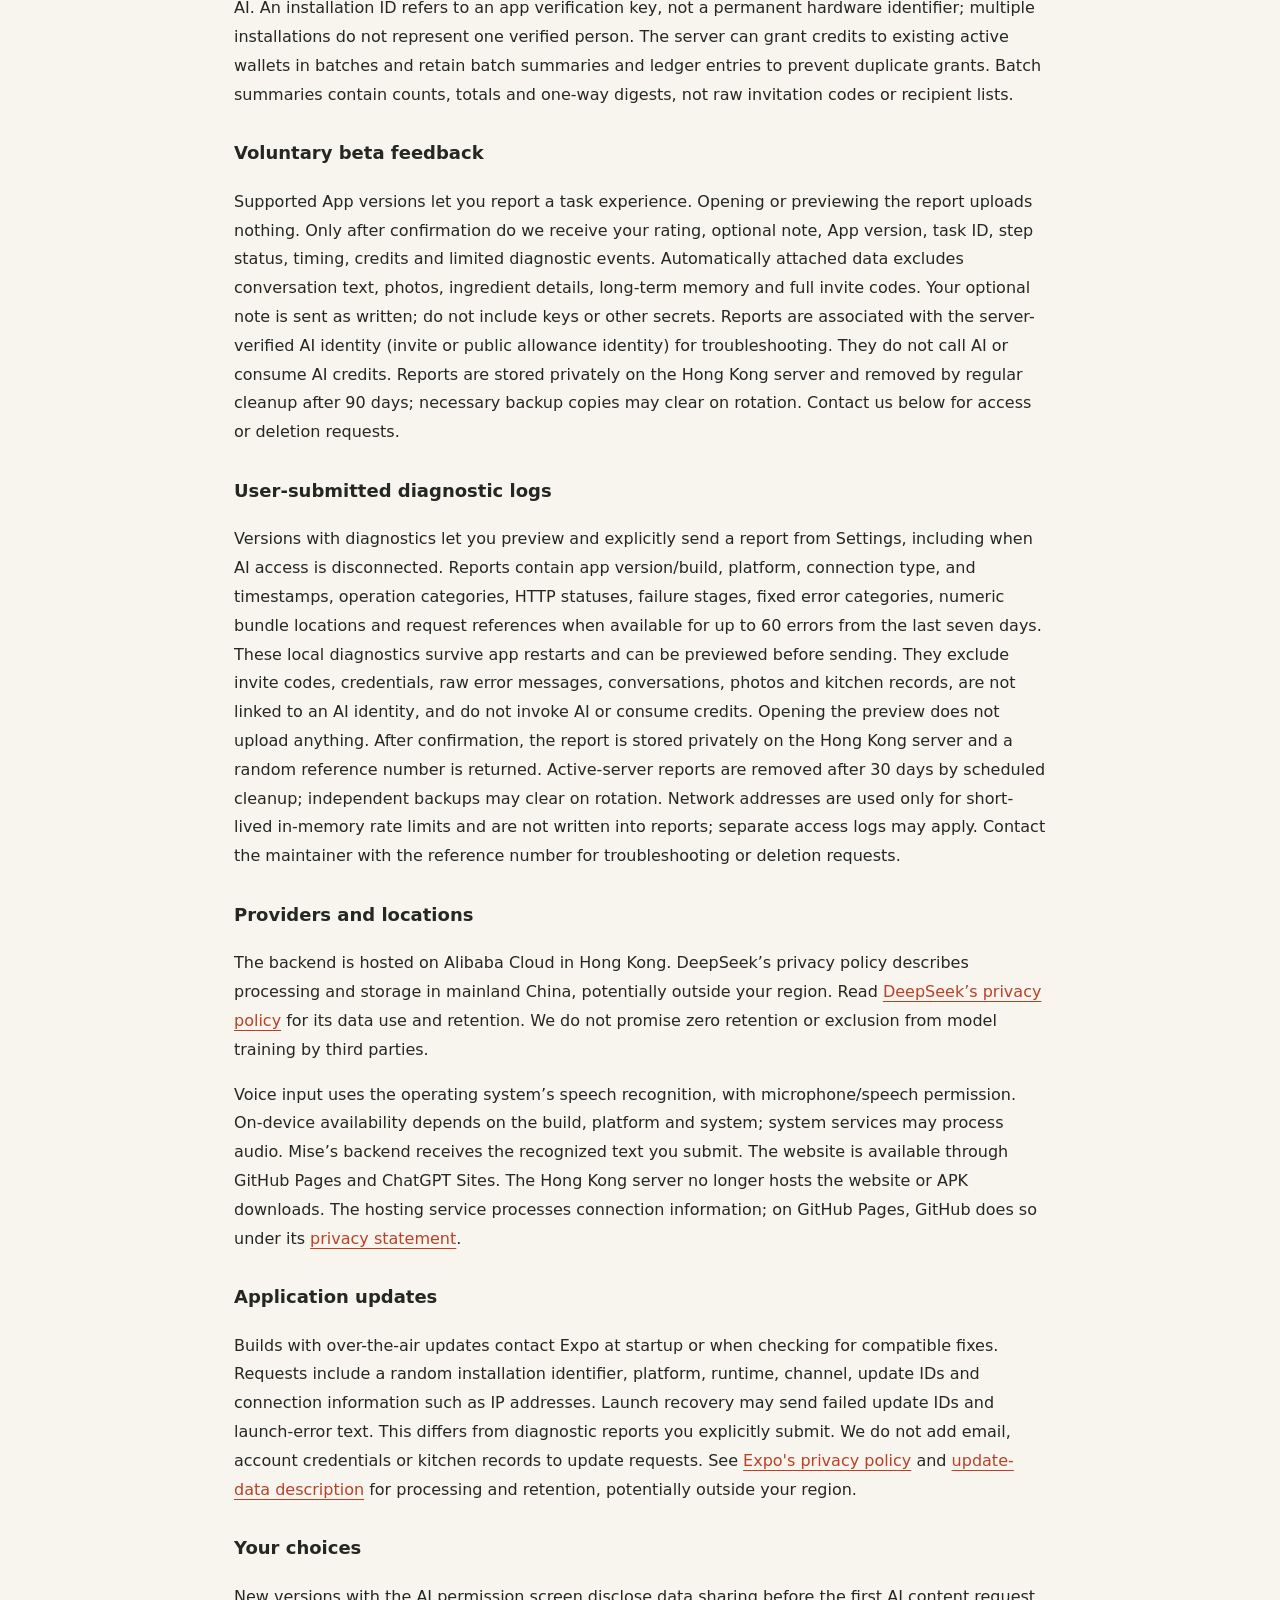
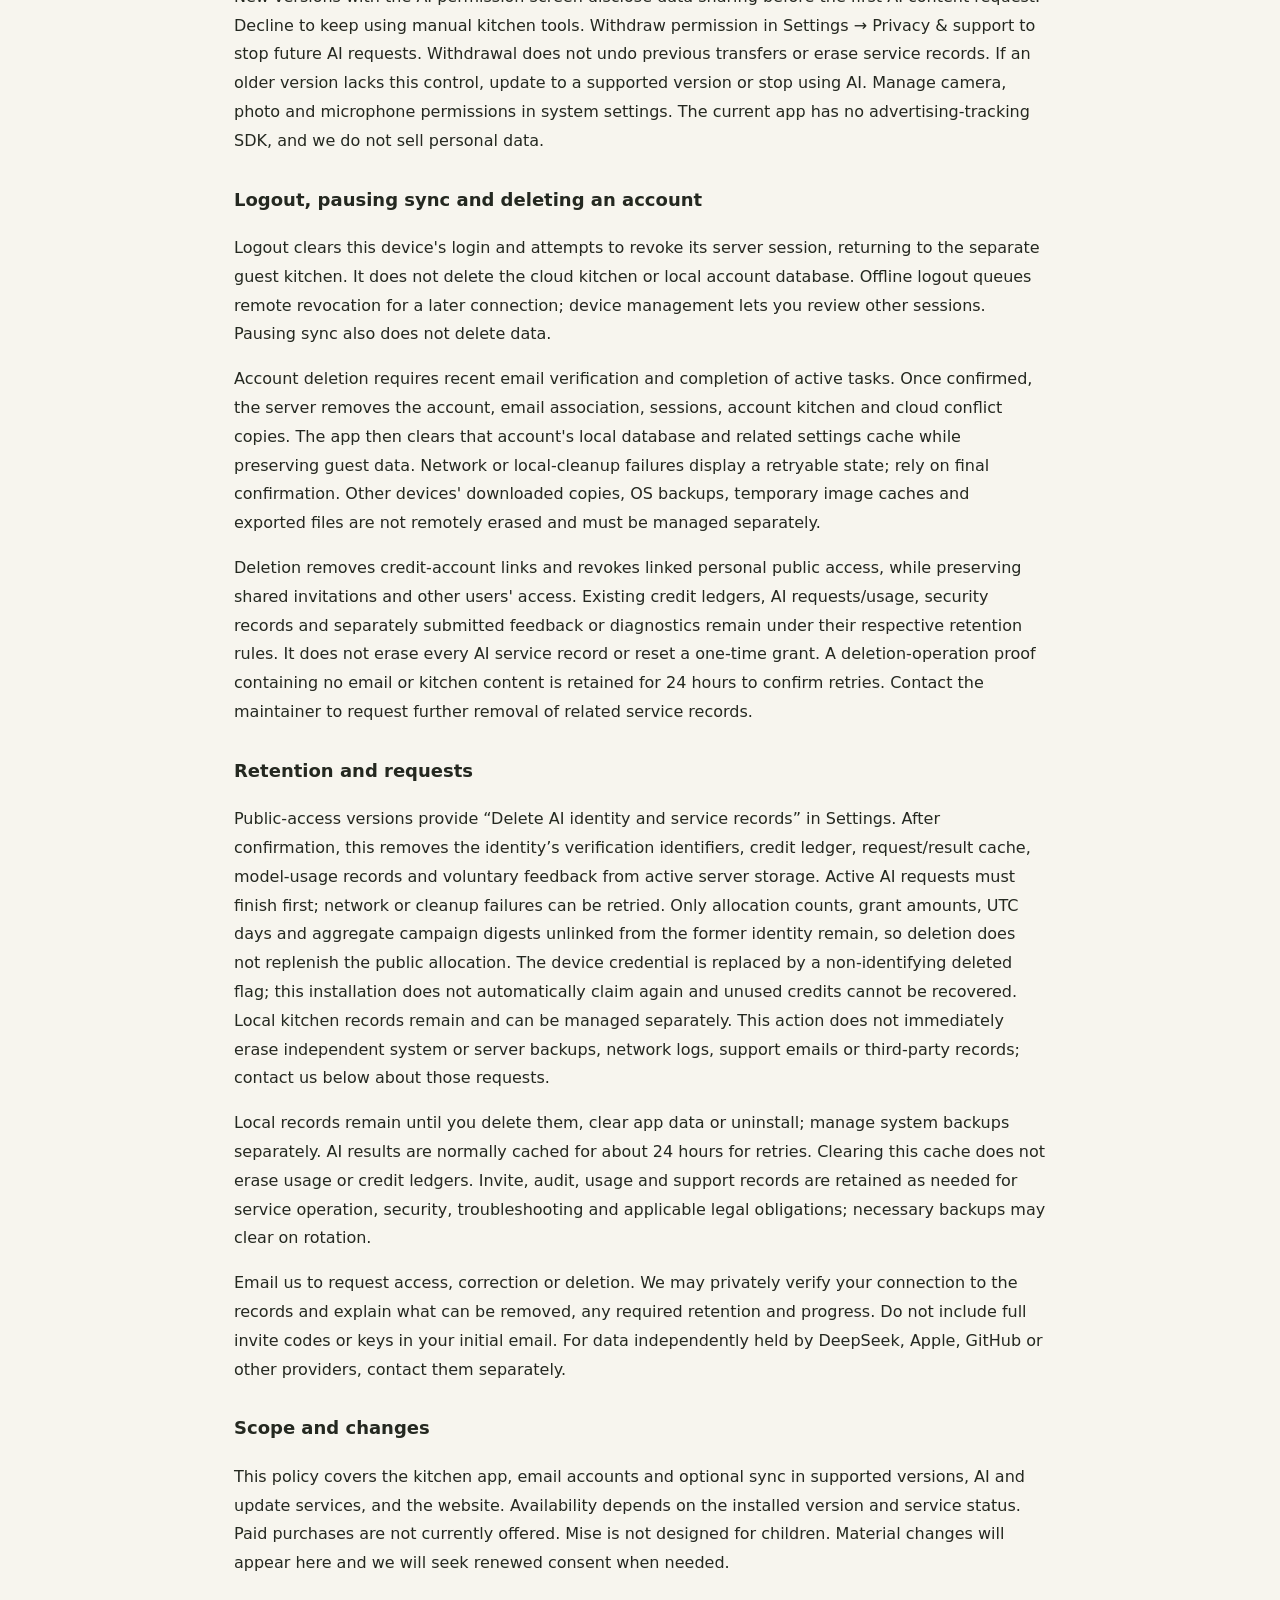
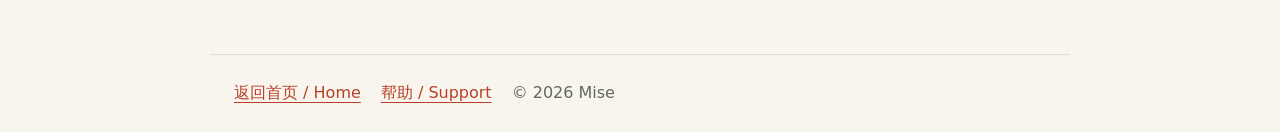
==== commit 244c479f: "chore: prepare 0.4.0 account sync website release Why: The account release adds opt-in cloud kitchen" ====
--- a/privacy.html
+++ b/privacy.html
@@ -1,25 +1,45 @@
 <!doctype html>
-<html lang="zh-CN"><head><meta charset="utf-8"><meta name="viewport" content="width=device-width,initial-scale=1"><meta name="description" content="Mise 食序隐私政策：本机厨房记录、AI 数据处理和你的选择。"><title>隐私政策 · Mise 食序</title><link rel="stylesheet" href="legal.css"><link rel="icon" href="assets/mise-mark.svg" type="image/svg+xml"></head>
+<html lang="zh-CN"><head><meta charset="utf-8"><meta name="viewport" content="width=device-width,initial-scale=1"><meta name="description" content="Mise 食序隐私政策：本机记录、邮箱账号、可选同步、AI 与应用更新。"><title>隐私政策 · Mise 食序</title><link rel="stylesheet" href="legal.css"><link rel="icon" href="assets/mise-mark.svg" type="image/svg+xml"></head>
 <body><header><a class="legal-brand" href="./"><img src="assets/mise-symbol.svg" alt="" width="40" height="40">mise / 食序</a><nav aria-label="页面导航"><a href="#english" lang="en">English</a><a href="support.html">帮助与联系</a></nav></header>
-<main><p class="eyebrow">PRIVACY, IN PLAIN WORDS</p><h1>隐私政策</h1><p class="muted">更新日期：2026 年 11 月 1 日</p><p class="lede">厨房记录主要保存在你的设备上。使用 AI 时，需要把相关内容交给服务器和模型服务处理。</p>
+<main><p class="eyebrow">PRIVACY, IN PLAIN WORDS</p><h1>隐私政策</h1><p class="muted">更新日期：2026 年 11 月 11 日</p><p class="lede">厨房记录可以保存在本机。支持账号的版本允许你另外开启云同步；使用 AI 时，相关内容会交给服务器和模型服务处理。</p>
 <div class="note">Mise 食序由项目维护者提供。隐私、数据访问或删除请求请联系 <a href="mailto:zyfeleven@gmail.com">zyfeleven@gmail.com</a>。请勿在公开 GitHub Issue 中发送邀请码、密码或私人厨房记录。</div>
-<h2>我们处理哪些数据</h2><ul><li><strong>设备上的厨房记录：</strong>库存、食材批次、菜谱、购物清单、用餐安排、做饭记录、Agent 任务及操作记录主要保存在本机。Mise 当前不提供账号或跨设备厨房数据同步；系统备份可能另行保存设备数据，以你的系统设置为准。</li><li><strong>AI 输入：</strong>在你使用相关功能时，文字、选择的图片、菜谱链接，以及完成任务所需的库存、候选菜谱、任务目标、对话和工具结果，会发送到 Mise 的香港服务器。AI 所需内容继续发送给 DeepSeek，用于识别、生成菜谱和推进厨房任务。不会因为打开相册就上传整个照片库。</li><li><strong>服务记录：</strong>服务器保留邀请码验证和管理记录、AI 请求标识、时间、模型、Token 用量、点数变动及技术错误信息。网络服务可能产生包含 IP 地址等连接信息的访问日志。我们用这些记录提供服务、避免重复扣点、排查问题和防止滥用。</li><li><strong>支持信息：</strong>你通过邮件主动提交的联系信息和问题内容，用于回复、排障或处理数据请求。</li></ul>
-<h2>公开版本的免费 AI 额度</h2><p>提供公开免费额度的版本会在你主动领取时，为本次安装创建随机 AI 身份，并验证应用与设备。iOS 使用 Apple App Attest；Android 使用系统硬件密钥证明，Mise 服务器对照 Google 公开信任根和证书状态校验。证明包含应用签名和设备安全状态等验证信息，不包含厨房内容。服务器保存身份和验证密钥的散列标识，用于关联额度账本、避免重复领取和防止滥用，不保存原始验证证明。验证过程中，iOS 可在系统安全存储、Android 可在应用私有缓存中暂存证明以便网络失败后重试，成功后删除临时证明。访问凭证保存在系统安全存储中。</p><p>领取还会使用网络地址限制短时间内的重复请求。服务器把地址转为按 UTC 日期隔离的加密散列，超过两天阈值后按小时清理；短期请求计数会在内存中过期清理。代理访问日志的保留规则另行适用。身份存在期间，一次性领取和验证散列记录会随安全、用量及点数记录保留。完成验证但未领取的散列映射超过 24 小时后会定期清理；这不是实名账号，也不支持换机余额恢复。设备验证不能保证重装后的永久唯一识别；不支持验证的设备可能无法领取免费额度。没有领取额度，也可以使用本机手动厨房功能。</p>
+<h2>我们处理哪些数据</h2><ul><li><strong>设备上的厨房记录：</strong>库存、食材批次、菜谱、购物清单、用餐安排、做饭记录、Agent 任务及操作记录主要保存在本机。登录本身不会上传厨房记录，账号同步需要另外开启。系统备份可能另行保存设备数据，以你的系统设置为准。</li><li><strong>AI 输入：</strong>在你使用相关功能时，文字、选择的图片、菜谱链接，以及完成任务所需的库存、候选菜谱、任务目标、对话和工具结果，会发送到 Mise 的香港服务器。AI 所需内容继续发送给 DeepSeek，用于识别、生成菜谱和推进厨房任务。不会因为打开相册就上传整个照片库。</li><li><strong>服务记录：</strong>服务器保留邀请码验证和管理记录、AI 请求标识、时间、模型、Token 用量、点数变动及技术错误信息。网络服务可能产生包含 IP 地址等连接信息的访问日志。我们用这些记录提供服务、避免重复扣点、排查问题和防止滥用。</li><li><strong>支持信息：</strong>你通过邮件主动提交的联系信息和问题内容，用于回复、排障或处理数据请求。</li></ul>
+<h2>邮箱账号与可选云同步</h2>
+<p>支持账号的版本可通过邮箱验证码注册或登录，无需设置 Mise 密码。服务器处理邮箱、账号与随机设备会话标识、验证和登录时间、会话有效期及撤销状态。验证码请求记录包含验证码的加密散列、发送结果及用于限流的按日网络地址散列；超过两天的请求记录会定期清理。发信服务商（当前为腾讯 QQ 邮箱）及你的收信服务商会处理收件地址和含验证码的邮件。请勿向他人提供验证码。</p>
+<p>访客厨房与账号厨房分开保存。只有你在“账号与同步”中明确开启同步，账号厨房才会上传到 Mise 的香港服务器，供登录同一账号的设备下载。内容包括库存与批次、菜谱及照片、购物清单、菜单、做饭记录、完整助手对话及附图、任务进度和待处理请求、操作与撤销记录、助手记忆、自定义分类和位置。同步处理已加入应用的数据，不会扫描整个相册。主题、语言、系统权限、登录凭据和设备验证证明不属于厨房同步内容。同步采用服务器访问控制，不是端到端加密。</p>
+<p>暂停同步会停止后续厨房上传和下载，不会删除已有副本。离线编辑仍保存在本机；两台设备出现不同版本时，由你选择保留的版本，不会自动合并覆盖。恢复用的冲突副本最多保留云端最近 5 份、本机最近 10 份；删除或修改的内容仍可能存在于这些副本和撤销记录中。恢复文件由你主动导出，未经加密，请自行管理分享或保存的副本。</p>
+<p>同一账号同一时间只允许一台设备执行助手任务。跨设备继续任务需要联网并开启同步；关闭 App 不会让助手在服务器后台自动执行。登录或同步不会重新赠送点数。已有设备额度或邀请码需主动关联；共用邀请码不会共用账号厨房。</p>
+<h2>公开版本的免费 AI 额度</h2><p>提供公开免费额度的版本会在你主动领取时，为本次安装创建随机 AI 身份，并验证应用与设备。iOS 使用 Apple App Attest；Android 使用系统硬件密钥证明，Mise 服务器对照 Google 公开信任根和证书状态校验。证明包含应用签名和设备安全状态等验证信息，不包含厨房内容。服务器保存身份和验证密钥的散列标识，用于关联额度账本、避免重复领取和防止滥用，不保存原始验证证明。验证过程中，iOS 可在系统安全存储、Android 可在应用私有缓存中暂存证明以便网络失败后重试，成功后删除临时证明。访问凭证保存在系统安全存储中。</p><p>领取还会使用网络地址限制短时间内的重复请求。服务器把地址转为按 UTC 日期隔离的加密散列，超过两天阈值后按小时清理；短期请求计数会在内存中过期清理。代理访问日志的保留规则另行适用。身份存在期间，一次性领取和验证散列记录会随安全、用量及点数记录保留。完成验证但未领取的散列映射超过 24 小时后会定期清理；这不是实名账号；未关联邮箱账号的设备额度不提供账号换机恢复。支持账号的版本允许你主动关联已有额度，登录本身不会自动关联或迁移余额。设备验证不能保证重装后的永久唯一识别；不支持验证的设备可能无法领取免费额度。没有领取额度，也可以使用本机手动厨房功能。</p>
 <h2>额度账户 ID 与服务器发放</h2><p>支持此功能的版本会显示服务器生成的额度账户 ID，以及通过验证后可用的安装 ID，用于客服定位额度账户和定向发放。它们不包含邀请码，也不能用于登录或调用 AI。安装 ID 对应应用验证密钥，不是永久硬件编号；同一人使用多个安装不等于一个实名账号。服务器可向现有有效额度账户批量赠送额度，并保存发放批次和点数变动以避免重复入账。批次摘要保留发放数量、总额和不可逆摘要，不保存原始邀请码或接收者名单。</p>
-<h2>本机备份文件</h2><p>支持备份的版本允许你主动导出厨房记录，并选择是否包含菜谱照片、对话文字摘要和助手记忆。文件在设备上生成，未经加密，不包含邀请码、API 密钥或点数余额；Mise 不会自动把备份上传至后端。保存或分享至云盘、邮件或其他应用后，由你选择的服务处理。请妥善保存并自行管理副本。导入前会展示内容摘要，确认后替换本机记录；恢复的对话仅供查看，助手记忆默认关闭。这是手动转移文件，不是账号或云端同步。</p><h2>可选的助手记忆</h2><p>支持记忆功能的新版 App 默认关闭助手记忆。开启后，助手可查阅相关本机历史，并把少量已确认偏好及相关历史片段用于后续 AI 请求，发送至上述服务器和模型服务。推测的偏好会先供你确认；你也可查看来源、编辑或忘记记忆，或关闭功能以停止后续调用。记忆保存在本机，不提供账号同步。“忘记”会停用后续使用，支持的撤销和操作记录仍可能保留本机副本；关闭或忘记不能撤回已发送的数据或删除第三方记录。</p>
+<h2>本机备份文件</h2><p>支持备份的版本允许你主动导出厨房记录，并选择是否包含菜谱照片、对话文字摘要和助手记忆。文件在设备上生成，未经加密，不包含邀请码、API 密钥或点数余额；Mise 不会自动把备份上传至后端。保存或分享至云盘、邮件或其他应用后，由你选择的服务处理。请妥善保存并自行管理副本。导入前会展示内容摘要，确认后替换本机记录；恢复的对话仅供查看，助手记忆默认关闭。这是独立的手动备份功能，与另外开启的账号同步不同。</p><h2>可选的助手记忆</h2><p>支持记忆功能的新版 App 默认关闭助手记忆。开启后，助手可查阅相关本机历史，并把少量已确认偏好及相关历史片段用于后续 AI 请求，发送至上述服务器和模型服务。推测的偏好会先供你确认；你也可查看来源、编辑或忘记记忆，或关闭功能以停止后续调用。记忆保存在当前厨房；开启账号同步后，记忆及相关操作记录也会进入云端副本。“忘记”会停用后续使用，支持的撤销和操作记录仍可能保留本机副本；关闭或忘记不能撤回已发送的数据或删除第三方记录。</p>
 <h2>主动提交的内测反馈</h2><p>支持该功能的新版 App 可在任务中提交反馈。打开入口或预览不会上传；你确认发送后，我们才接收反馈评价、可选说明、App 版本、任务编号、步骤状态、耗时、点数及有限的诊断记录。自动附带内容不包含对话正文、照片、食材明细、长期记忆或完整邀请码；你主动填写的说明会原样发送，请勿填写密钥等敏感信息。反馈与服务器验证后的 AI 身份（邀请码或公开额度身份）关联，用于排查问题，不用于调用 AI，也不扣 AI 点。反馈保存在香港服务器的私有目录，保留 90 天后定期清理；必要备份可能在轮换时清除。你可通过下方联系方式提出访问或删除请求。</p>
 <h2>用户主动提交的诊断日志</h2><p>提供诊断入口的版本允许你在设置中预览并主动发送报告，即使没有有效的 AI 连接也可使用。我们仅接收 App 版本和构建号、平台、连接类型，以及最近 7 天内最多 60 条错误的时间、操作类别、HTTP 状态、发生阶段、固定错误分类、数字堆栈位置及已发出请求的编号（如有）。这些诊断保存在本机，重启 App 后仍可预览。报告不包含邀请码、密钥、原始错误正文、对话、照片或厨房记录，不关联 AI 身份，也不会调用 AI 或扣点。打开入口不会上传，只有确认发送才会提交到香港服务器的私有目录；成功后显示随机报告编号。活动服务器上的报告保留 30 天后定期清理；独立备份可能在轮换时清除。网络地址只用于短期内存限流，不写入诊断报告；独立网络访问日志另行适用。可通过报告编号联系维护者排查或提出删除请求。</p>
 <h2>第三方服务与处理地点</h2><p>Mise 后端托管于阿里云香港服务器。AI 服务商为 DeepSeek，其隐私政策说明数据在中国大陆处理和存储；相关处理可能发生在你所在地区之外。DeepSeek 的数据使用和保留规则请参阅其<a href="https://cdn.deepseek.com/policies/zh-CN/deepseek-privacy-policy.html">隐私政策</a>。我们不承诺第三方零保留或不用于训练。</p><p>语音输入通过操作系统的语音识别能力实现，需要麦克风及语音权限；是否在设备上完成取决于版本、平台和系统支持，系统服务可能处理音频。Mise 后端接收的是你提交的识别文字。项目网站可通过 GitHub Pages 或 ChatGPT Sites 访问。香港服务器已停止托管网站和 APK 下载。相应托管服务会处理连接信息；访问 GitHub Pages 时，GitHub 会按其<a href="https://docs.github.com/en/site-policy/privacy-policies/github-general-privacy-statement">隐私声明</a>处理连接信息。</p>
+<h2>应用更新服务</h2><p>包含热更新能力的安装包会在启动或检查更新时连接 Expo，获取兼容的修复。请求包含随机安装标识、系统平台、兼容版本、更新渠道和编号，以及 IP 地址等连接信息；启动恢复还可能发送失败更新编号和启动错误文字。这与主动提交的诊断报告不同。我们不把邮箱、账号凭据或厨房记录加入更新请求。处理和保留规则见 <a href="https://expo.dev/privacy">Expo 隐私政策</a>及<a href="https://docs.expo.dev/eas-update/store-privacy-declarations/">更新服务数据说明</a>，相关处理可能发生在你所在地区之外。</p>
 <h2>你的选择</h2><p>提供授权界面的新版 App 会在首次发送 AI 内容前说明数据去向并征求同意。你可以拒绝，继续手动管理厨房；也可在“设置 → 隐私与支持”撤回同意，停止后续 AI 请求。撤回不会撤销已经发生的传输或删除已有服务记录。如果旧版没有该入口，请更新到支持该功能的版本，或停止使用 AI 功能。</p><p>相机、照片和麦克风权限可在系统设置中调整。没有使用相关功能时，不需要授予这些权限。Mise 不在当前 App 中集成广告追踪 SDK，也不出售你的个人数据。</p>
+<h2>退出、暂停同步与删除账号</h2>
+<p>退出登录会清除本机登录状态并尝试撤销该设备的服务器会话，返回独立的访客厨房；不会删除云端厨房或本机账号数据库。离线退出时，远程撤销会在恢复连接后重试；可在设备管理中检查其他会话。暂停同步也不会删除数据。</p>
+<p>删除邮箱账号需近期完成邮箱验证，并等待进行中的任务结束。服务器确认后，会删除账号、邮箱关联、登录会话、账号厨房及云端冲突副本；本机随后清除该账号数据库和相关设置缓存，访客厨房保留。网络失败或本机清理未完成时，App 会显示可重试状态，请以最终确认结果为准。其他设备已下载的副本、系统备份、临时图片缓存和自行导出的文件不会被远程抹除，需分别管理。</p>
+<p>删除账号会解除额度关联并撤销关联的个人公开额度，不会删除共用邀请码或其他使用者的额度。原有点数账本、AI 请求和用量、安全记录，以及另行提交的反馈或诊断，仍按各自规则保留；删除账号不等于删除全部 AI 服务记录，也不会恢复一次性赠送资格。服务器会保留 24 小时、不含邮箱或厨房内容的删除操作证明，供请求重试核对。如需进一步删除可关联的服务记录，请联系维护者。</p>
 <h2>保留与删除</h2><p>支持公开额度的版本可在设置中选择“删除 AI 身份和服务记录”，确认后删除该身份在活动服务器中的验证标识、点数账本、请求及结果缓存、模型用量和主动反馈。正在处理的 AI 请求需先结束；网络或清理失败时可重试。仅保留无法关联原身份的发放数量、额度、UTC 日期统计及发放批次汇总摘要，删除不会恢复平台发放名额。本机凭据会替换为不含身份的已删除标记，当前安装不会自动重新领取，剩余额度无法恢复。厨房记录不会随之删除，可在本机另行管理。此操作不等于立即清除独立的系统备份、服务器备份、网络日志、客服邮件或第三方服务记录；相关请求可通过下方邮箱联系。</p><p>本机记录保留至你在 App 中删除、清除 App 数据或卸载；系统备份需通过相应系统管理。服务端 AI 结果通常缓存约 24 小时，用于安全重试；缓存清理不等于清除用量和点数账本。邀请码、审计、用量及支持记录会按提供服务、排障、安全和适用法律所需保留，必要的备份可能在轮换时清除。</p><p>如需访问、更正或删除我们持有的数据，请邮件联系维护者，描述请求；我们可能通过私密渠道核实请求与记录的关联。不要发送完整邀请码或密钥作为第一封邮件。我们会告知可处理的范围、保留原因及进展。Mise 无法直接删除 DeepSeek、Apple、GitHub 等第三方独立保留的数据，可另行联系对应服务商。</p>
-<h2>更新与适用范围</h2><p>本政策描述当前厨房 App、AI 服务和项目网站。不包含尚未开放的付费内购或账号同步；引入这些功能时会相应更新。Mise 不面向儿童设计。政策有实质变化时会更新本页，并在需要时重新征求同意。</p>
-<section id="english" lang="en" class="language"><p class="eyebrow">ENGLISH</p><h2>Privacy policy</h2><p class="muted">Updated November 1, 2026</p><p>Mise is provided by the project maintainer. Contact <a href="mailto:zyfeleven@gmail.com">zyfeleven@gmail.com</a> for privacy, access, correction or deletion requests. Do not post invite codes or private records in public GitHub issues.</p>
-<h3>What we process</h3><p>Inventory, recipes, shopping, meal plans, cooking records and Agent task/action history are primarily stored on your device. Mise does not currently offer accounts or cloud kitchen synchronization. Operating-system backups may separately retain device data according to your settings.</p><p>When you use AI, your text, selected images, recipe links and relevant kitchen context, task goals, conversation and tool results are sent to Mise’s Hong Kong server. Content needed for AI is forwarded to DeepSeek for recognition, recipe generation and task decisions. Selecting a photo does not upload your entire photo library.</p><p>The server retains invite verification/management records, request identifiers, times, models, token usage, credit entries and technical errors for service operation, safe retries, troubleshooting and abuse prevention. Network access logs may contain connection information such as IP addresses. Information you email us is used to answer your request.</p>
-<h3>Free AI allowance in public-access versions</h3><p>In versions offering public free access, an explicit claim creates a random installation identity and verifies the app and device. iOS uses Apple App Attest. Android uses a system hardware-key proof, checked by Mise against Google public trust anchors and certificate status. Proofs contain verification information such as app signing identity and device security state, but no kitchen content. The server retains hashes of the identity and attestation key to associate the credit ledger, prevent duplicate grants and address abuse. It does not retain raw attestation proofs. iOS may temporarily cache a proof in system secure storage; Android may use its app-private cache. The temporary proof is removed after successful verification. Access credentials remain in system secure storage.</p><p>Claims also use network addresses for short-term abuse limits. The server converts an address to a keyed hash scoped to a UTC day, removes hashes older than a two-day threshold during hourly cleanup, and expires temporary in-memory request counters. Reverse-proxy access logs are subject to their separate retention rules. While the identity exists, one-time grant and attestation hashes remain with security, usage and credit records. Verified mappings that never complete a claim are removed during regular cleanup after 24 hours. This is not a named account or cross-device balance recovery; device verification does not guarantee permanent uniqueness after reinstall. Devices that cannot pass verification may not be able to claim free access. Manual on-device kitchen tools remain available without claiming.</p>
-<h3>Local backup files</h3><p>Supported versions let you explicitly export kitchen records, optionally including recipe photos, conversation text summaries and Agent memory. Files are generated on-device and are unencrypted. They exclude invite codes, API keys and credit balances; Mise does not automatically upload backups to its backend. If you save or share a file through cloud storage, email or another app, that service handles it. Keep files private and manage copies yourself. Import previews the contents and replaces local records only after confirmation. Restored conversations are read-only and memory is off by default. This is manual file transfer, not account or cloud synchronization.</p><h3>Optional Agent memory</h3><p>Memory is off by default in versions that support it. When enabled, the Agent can look up relevant local history and send a bounded set of confirmed preferences and relevant history excerpts with later AI requests to the server and model provider described above. Inferred preferences are presented for confirmation. Review sources, edit or forget preferences, or turn memory off to stop future use. Memory is stored on-device with no account sync. Forgetting disables future use; supported undo and action records may retain local copies. Turning memory off or forgetting cannot recall data already sent or erase third-party records.</p>
+<h2>更新与适用范围</h2><p>本政策描述厨房 App、支持版本中的邮箱账号和可选同步、AI 与更新服务，以及项目网站。具体功能以安装版本和服务开放状态为准；当前不包含付费内购。Mise 不面向儿童设计。政策有实质变化时会更新本页，并在需要时重新征求同意。</p>
+<section id="english" lang="en" class="language"><p class="eyebrow">ENGLISH</p><h2>Privacy policy</h2><p class="muted">Updated November 11, 2026</p><p>Mise is provided by the project maintainer. Contact <a href="mailto:zyfeleven@gmail.com">zyfeleven@gmail.com</a> for privacy, access, correction or deletion requests. Do not post invite codes or private records in public GitHub issues.</p>
+<h3>What we process</h3><p>Inventory, recipes, shopping, meal plans, cooking records and Agent task/action history are primarily stored on your device. Signing in alone does not upload kitchen records; account synchronization is a separate choice in supported versions. Operating-system backups may separately retain device data according to your settings.</p><p>When you use AI, your text, selected images, recipe links and relevant kitchen context, task goals, conversation and tool results are sent to Mise’s Hong Kong server. Content needed for AI is forwarded to DeepSeek for recognition, recipe generation and task decisions. Selecting a photo does not upload your entire photo library.</p><p>The server retains invite verification/management records, request identifiers, times, models, token usage, credit entries and technical errors for service operation, safe retries, troubleshooting and abuse prevention. Network access logs may contain connection information such as IP addresses. Information you email us is used to answer your request.</p>
+<h3>Free AI allowance in public-access versions</h3><p>In versions offering public free access, an explicit claim creates a random installation identity and verifies the app and device. iOS uses Apple App Attest. Android uses a system hardware-key proof, checked by Mise against Google public trust anchors and certificate status. Proofs contain verification information such as app signing identity and device security state, but no kitchen content. The server retains hashes of the identity and attestation key to associate the credit ledger, prevent duplicate grants and address abuse. It does not retain raw attestation proofs. iOS may temporarily cache a proof in system secure storage; Android may use its app-private cache. The temporary proof is removed after successful verification. Access credentials remain in system secure storage.</p><p>Claims also use network addresses for short-term abuse limits. The server converts an address to a keyed hash scoped to a UTC day, removes hashes older than a two-day threshold during hourly cleanup, and expires temporary in-memory request counters. Reverse-proxy access logs are subject to their separate retention rules. While the identity exists, one-time grant and attestation hashes remain with security, usage and credit records. Verified mappings that never complete a claim are removed during regular cleanup after 24 hours. This is not a named account. Unlinked device credits do not provide account-based balance recovery; supported versions let you explicitly link existing credits to an email account. Login alone does not link or transfer balances. Device verification does not guarantee permanent uniqueness after reinstall. Devices that cannot pass verification may not be able to claim free access. Manual on-device kitchen tools remain available without claiming.</p>
+<h3>Email accounts and optional cloud synchronization</h3>
+<p>Supported versions offer registration and login with an email code, without a Mise password. The server processes your email, account and random device-session identifiers, verification/sign-in times, session expiry and revocation state. Code-request records include a keyed code hash, delivery result and daily keyed network-address hash for rate limits; records older than two days are periodically removed. Our sending provider, currently Tencent QQ Mail, and your receiving provider process the recipient address and email containing the code. Never share a sign-in code.</p>
+<p>Guest and account kitchens are stored separately. Only enabling synchronization under Account &amp; sync uploads the account kitchen to Mise's Hong Kong server for devices signed into that account. It includes inventory and lots, recipes and photos, shopping lists, meal plans, cooking records, complete Agent conversations and attachments, task progress and pending requests, action/undo records, memory, and custom categories/locations. It covers data added to the app, not your entire photo library. Theme, language, OS permissions, login credentials and device-attestation proofs are excluded. Synchronization uses server access controls; it is not end-to-end encrypted.</p>
+<p>Pausing sync stops later kitchen uploads and downloads without deleting existing copies. Offline edits stay local. You choose between conflicting device versions; they are not silently merged or overwritten. Recovery retains up to five recent cloud conflict copies and ten local copies. Deleted or edited content may remain in these copies and undo history. Recovery exports are unencrypted files that you explicitly create; manage shared and saved copies yourself.</p>
+<p>Only one device at a time can execute Agent tasks for an account. Cross-device continuation needs connectivity and enabled sync; closing the app does not start server-side background execution. Login and sync do not grant free credits again. Linking existing device credits or invitations is explicit; sharing an invitation does not share account kitchens.</p>
+<h3>Local backup files</h3><p>Supported versions let you explicitly export kitchen records, optionally including recipe photos, conversation text summaries and Agent memory. Files are generated on-device and are unencrypted. They exclude invite codes, API keys and credit balances; Mise does not automatically upload backups to its backend. If you save or share a file through cloud storage, email or another app, that service handles it. Keep files private and manage copies yourself. Import previews the contents and replaces local records only after confirmation. Restored conversations are read-only and memory is off by default. This manual file-transfer feature is separate from account sync, which must be enabled independently.</p><h3>Optional Agent memory</h3><p>Memory is off by default in versions that support it. When enabled, the Agent can look up relevant local history and send a bounded set of confirmed preferences and relevant history excerpts with later AI requests to the server and model provider described above. Inferred preferences are presented for confirmation. Review sources, edit or forget preferences, or turn memory off to stop future use. Memory is stored in the current kitchen; enabled account sync also includes memory and related history in the cloud copy. Forgetting disables future use; supported undo and action records may retain local copies. Turning memory off or forgetting cannot recall data already sent or erase third-party records.</p>
 <h3>Credit account IDs and server grants</h3><p>Supported versions show a server-derived credit account ID and, when verified, an installation ID for support and targeted grants. These IDs contain no invitation code and cannot authenticate or invoke AI. An installation ID refers to an app verification key, not a permanent hardware identifier; multiple installations do not represent one verified person. The server can grant credits to existing active wallets in batches and retain batch summaries and ledger entries to prevent duplicate grants. Batch summaries contain counts, totals and one-way digests, not raw invitation codes or recipient lists.</p>
 <h3>Voluntary beta feedback</h3><p>Supported App versions let you report a task experience. Opening or previewing the report uploads nothing. Only after confirmation do we receive your rating, optional note, App version, task ID, step status, timing, credits and limited diagnostic events. Automatically attached data excludes conversation text, photos, ingredient details, long-term memory and full invite codes. Your optional note is sent as written; do not include keys or other secrets. Reports are associated with the server-verified AI identity (invite or public allowance identity) for troubleshooting. They do not call AI or consume AI credits. Reports are stored privately on the Hong Kong server and removed by regular cleanup after 90 days; necessary backup copies may clear on rotation. Contact us below for access or deletion requests.</p>
 <h3>User-submitted diagnostic logs</h3><p>Versions with diagnostics let you preview and explicitly send a report from Settings, including when AI access is disconnected. Reports contain app version/build, platform, connection type, and timestamps, operation categories, HTTP statuses, failure stages, fixed error categories, numeric bundle locations and request references when available for up to 60 errors from the last seven days. These local diagnostics survive app restarts and can be previewed before sending. They exclude invite codes, credentials, raw error messages, conversations, photos and kitchen records, are not linked to an AI identity, and do not invoke AI or consume credits. Opening the preview does not upload anything. After confirmation, the report is stored privately on the Hong Kong server and a random reference number is returned. Active-server reports are removed after 30 days by scheduled cleanup; independent backups may clear on rotation. Network addresses are used only for short-lived in-memory rate limits and are not written into reports; separate access logs may apply. Contact the maintainer with the reference number for troubleshooting or deletion requests.</p><h3>Providers and locations</h3><p>The backend is hosted on Alibaba Cloud in Hong Kong. DeepSeek’s privacy policy describes processing and storage in mainland China, potentially outside your region. Read <a href="https://cdn.deepseek.com/policies/en-US/deepseek-privacy-policy.html">DeepSeek’s privacy policy</a> for its data use and retention. We do not promise zero retention or exclusion from model training by third parties.</p><p>Voice input uses the operating system’s speech recognition, with microphone/speech permission. On-device availability depends on the build, platform and system; system services may process audio. Mise’s backend receives the recognized text you submit. The website is available through GitHub Pages and ChatGPT Sites. The Hong Kong server no longer hosts the website or APK downloads. The hosting service processes connection information; on GitHub Pages, GitHub does so under its <a href="https://docs.github.com/en/site-policy/privacy-policies/github-general-privacy-statement">privacy statement</a>.</p>
+<h3>Application updates</h3><p>Builds with over-the-air updates contact Expo at startup or when checking for compatible fixes. Requests include a random installation identifier, platform, runtime, channel, update IDs and connection information such as IP addresses. Launch recovery may send failed update IDs and launch-error text. This differs from diagnostic reports you explicitly submit. We do not add email, account credentials or kitchen records to update requests. See <a href="https://expo.dev/privacy">Expo's privacy policy</a> and <a href="https://docs.expo.dev/eas-update/store-privacy-declarations/">update-data description</a> for processing and retention, potentially outside your region.</p>
 <h3>Your choices</h3><p>New versions with the AI permission screen disclose data sharing before the first AI content request. Decline to keep using manual kitchen tools. Withdraw permission in Settings → Privacy &amp; support to stop future AI requests. Withdrawal does not undo previous transfers or erase service records. If an older version lacks this control, update to a supported version or stop using AI. Manage camera, photo and microphone permissions in system settings. The current app has no advertising-tracking SDK, and we do not sell personal data.</p>
-<h3>Retention and requests</h3><p>Public-access versions provide “Delete AI identity and service records” in Settings. After confirmation, this removes the identity’s verification identifiers, credit ledger, request/result cache, model-usage records and voluntary feedback from active server storage. Active AI requests must finish first; network or cleanup failures can be retried. Only allocation counts, grant amounts, UTC days and aggregate campaign digests unlinked from the former identity remain, so deletion does not replenish the public allocation. The device credential is replaced by a non-identifying deleted flag; this installation does not automatically claim again and unused credits cannot be recovered. Local kitchen records remain and can be managed separately. This action does not immediately erase independent system or server backups, network logs, support emails or third-party records; contact us below about those requests.</p><p>Local records remain until you delete them, clear app data or uninstall; manage system backups separately. AI results are normally cached for about 24 hours for retries. Clearing this cache does not erase usage or credit ledgers. Invite, audit, usage and support records are retained as needed for service operation, security, troubleshooting and applicable legal obligations; necessary backups may clear on rotation.</p><p>Email us to request access, correction or deletion. We may privately verify your connection to the records and explain what can be removed, any required retention and progress. Do not include full invite codes or keys in your initial email. For data independently held by DeepSeek, Apple, GitHub or other providers, contact them separately.</p><h3>Scope and changes</h3><p>This policy covers the current kitchen app, AI service and website. Paid purchases and account synchronization are not yet available; the policy will be updated when introduced. Mise is not designed for children. Material changes will appear here and we will seek renewed consent when needed.</p></section>
+<h3>Logout, pausing sync and deleting an account</h3>
+<p>Logout clears this device's login and attempts to revoke its server session, returning to the separate guest kitchen. It does not delete the cloud kitchen or local account database. Offline logout queues remote revocation for a later connection; device management lets you review other sessions. Pausing sync also does not delete data.</p>
+<p>Account deletion requires recent email verification and completion of active tasks. Once confirmed, the server removes the account, email association, sessions, account kitchen and cloud conflict copies. The app then clears that account's local database and related settings cache while preserving guest data. Network or local-cleanup failures display a retryable state; rely on final confirmation. Other devices' downloaded copies, OS backups, temporary image caches and exported files are not remotely erased and must be managed separately.</p>
+<p>Deletion removes credit-account links and revokes linked personal public access, while preserving shared invitations and other users' access. Existing credit ledgers, AI requests/usage, security records and separately submitted feedback or diagnostics remain under their respective retention rules. It does not erase every AI service record or reset a one-time grant. A deletion-operation proof containing no email or kitchen content is retained for 24 hours to confirm retries. Contact the maintainer to request further removal of related service records.</p>
+<h3>Retention and requests</h3><p>Public-access versions provide “Delete AI identity and service records” in Settings. After confirmation, this removes the identity’s verification identifiers, credit ledger, request/result cache, model-usage records and voluntary feedback from active server storage. Active AI requests must finish first; network or cleanup failures can be retried. Only allocation counts, grant amounts, UTC days and aggregate campaign digests unlinked from the former identity remain, so deletion does not replenish the public allocation. The device credential is replaced by a non-identifying deleted flag; this installation does not automatically claim again and unused credits cannot be recovered. Local kitchen records remain and can be managed separately. This action does not immediately erase independent system or server backups, network logs, support emails or third-party records; contact us below about those requests.</p><p>Local records remain until you delete them, clear app data or uninstall; manage system backups separately. AI results are normally cached for about 24 hours for retries. Clearing this cache does not erase usage or credit ledgers. Invite, audit, usage and support records are retained as needed for service operation, security, troubleshooting and applicable legal obligations; necessary backups may clear on rotation.</p><p>Email us to request access, correction or deletion. We may privately verify your connection to the records and explain what can be removed, any required retention and progress. Do not include full invite codes or keys in your initial email. For data independently held by DeepSeek, Apple, GitHub or other providers, contact them separately.</p><h3>Scope and changes</h3><p>This policy covers the kitchen app, email accounts and optional sync in supported versions, AI and update services, and the website. Availability depends on the installed version and service status. Paid purchases are not currently offered. Mise is not designed for children. Material changes will appear here and we will seek renewed consent when needed.</p></section>
 </main><footer><a href="./">返回首页 / Home</a><a href="support.html">帮助 / Support</a><span>© 2026 Mise</span></footer></body></html>
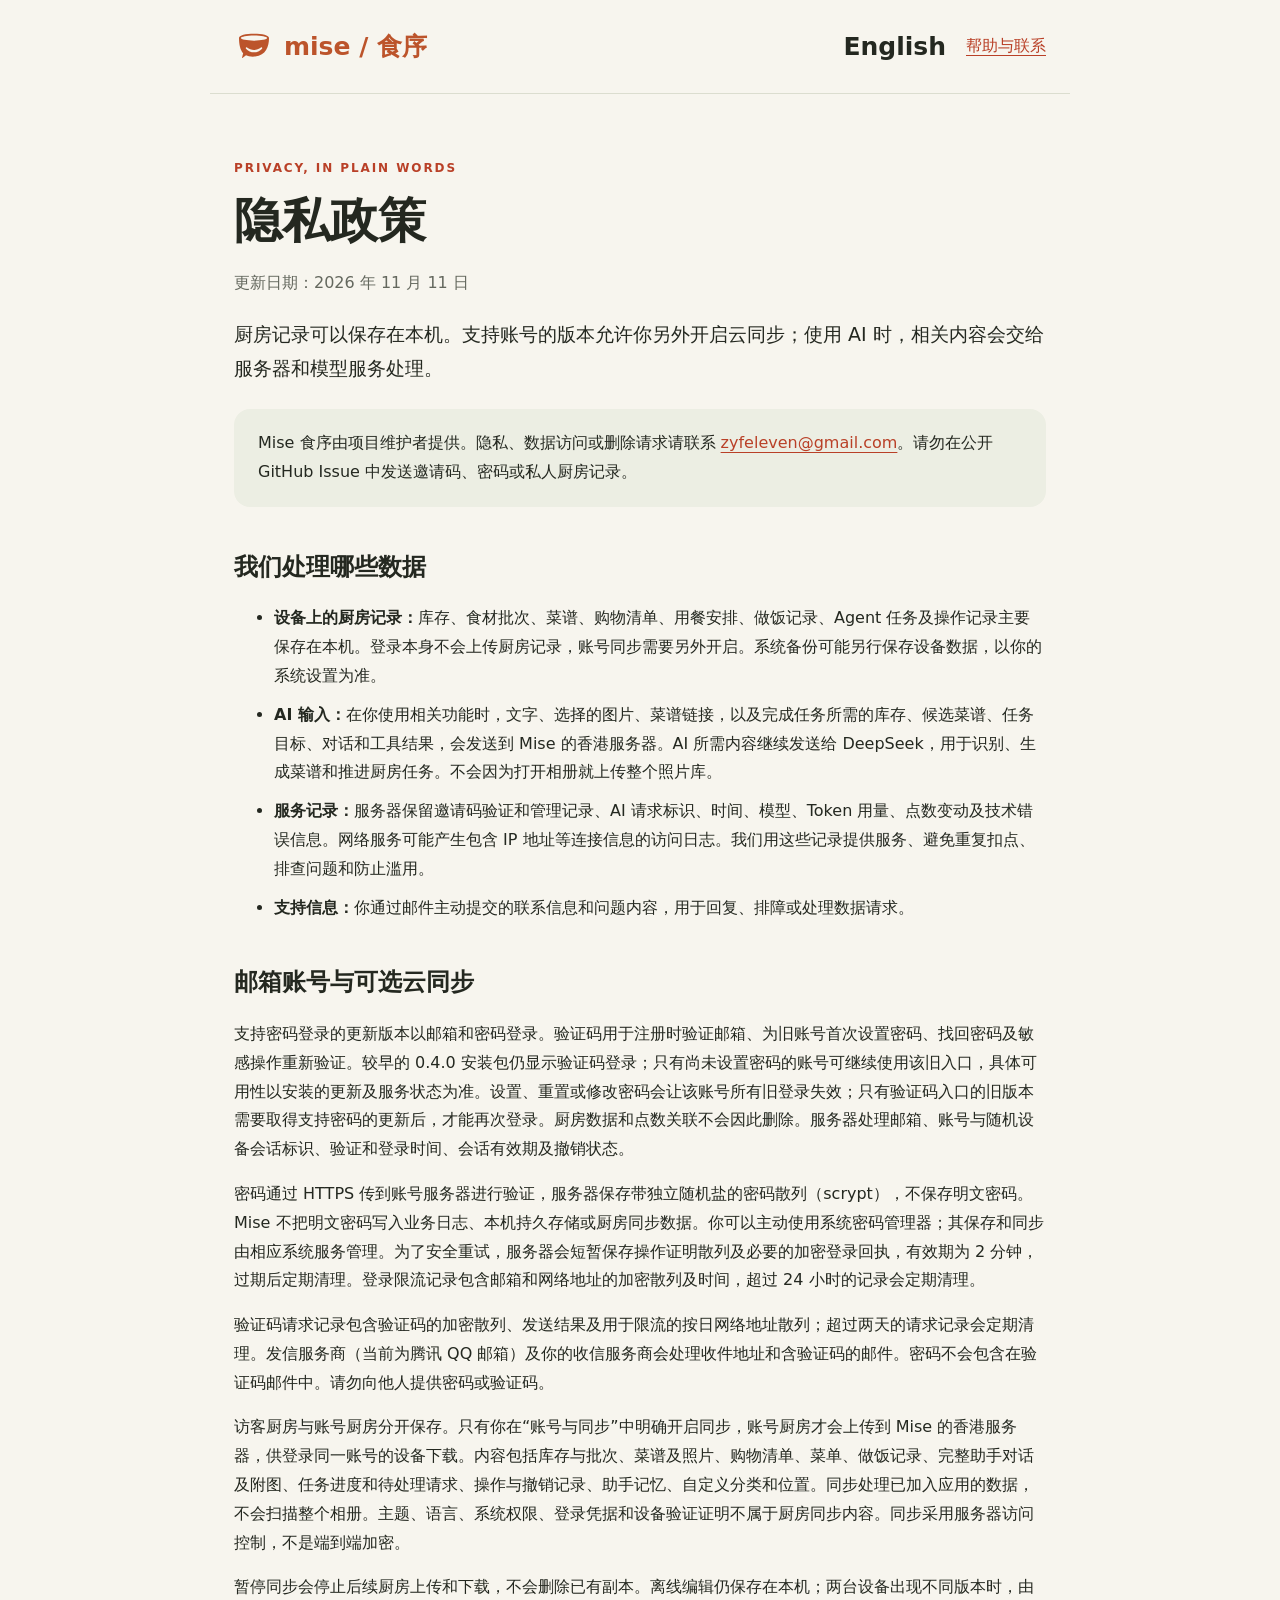
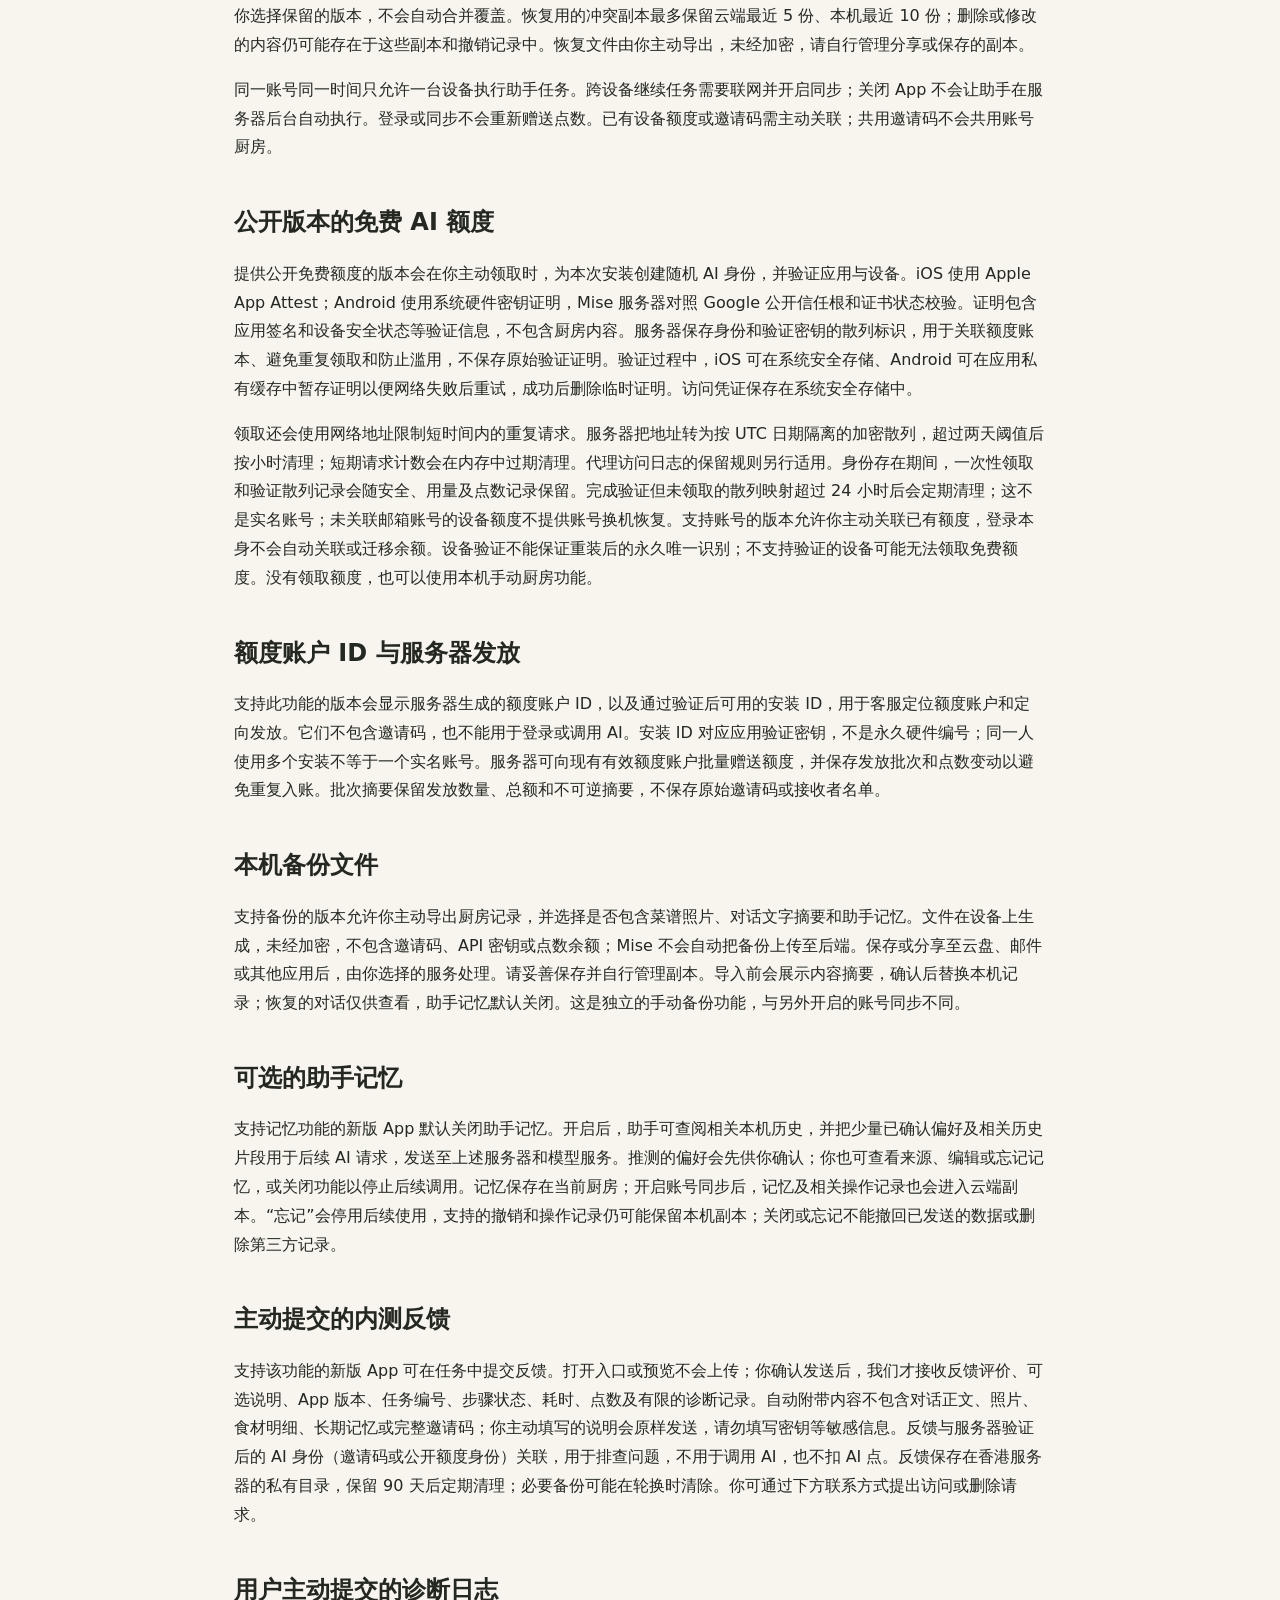
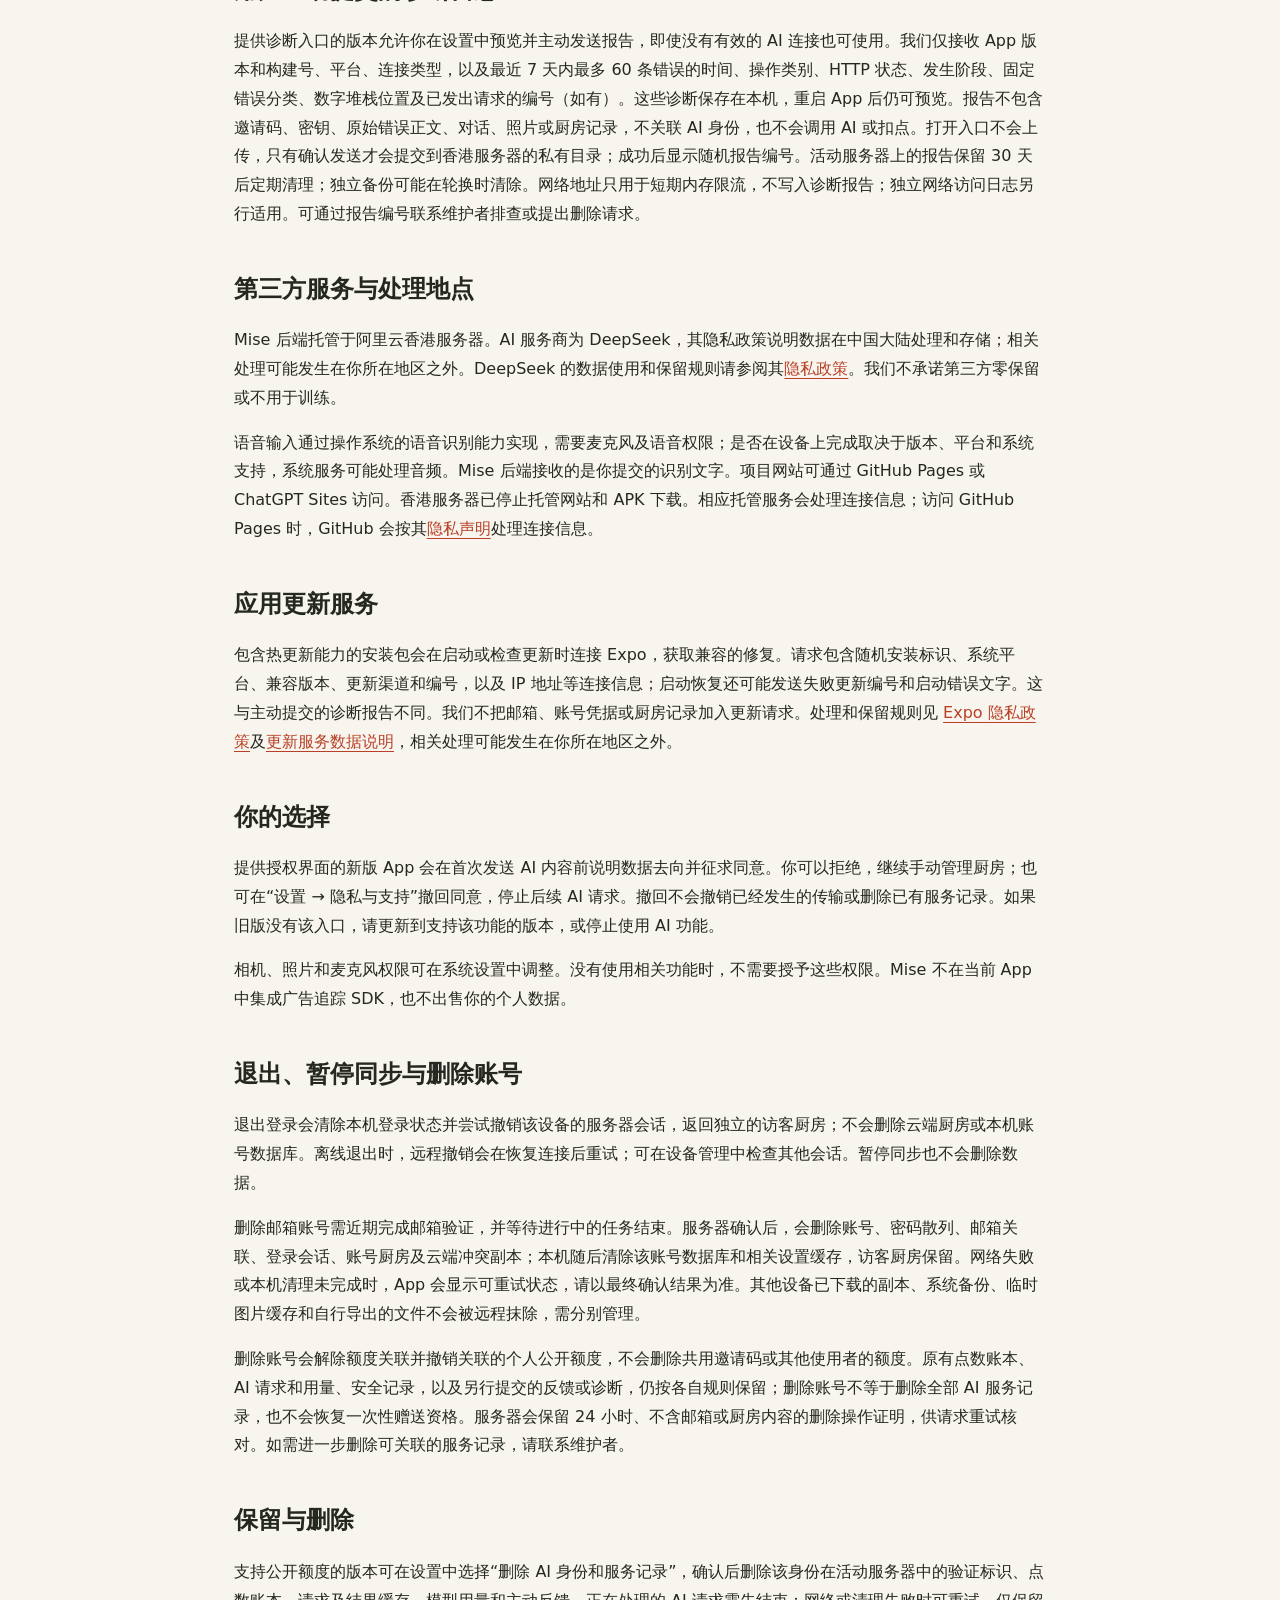
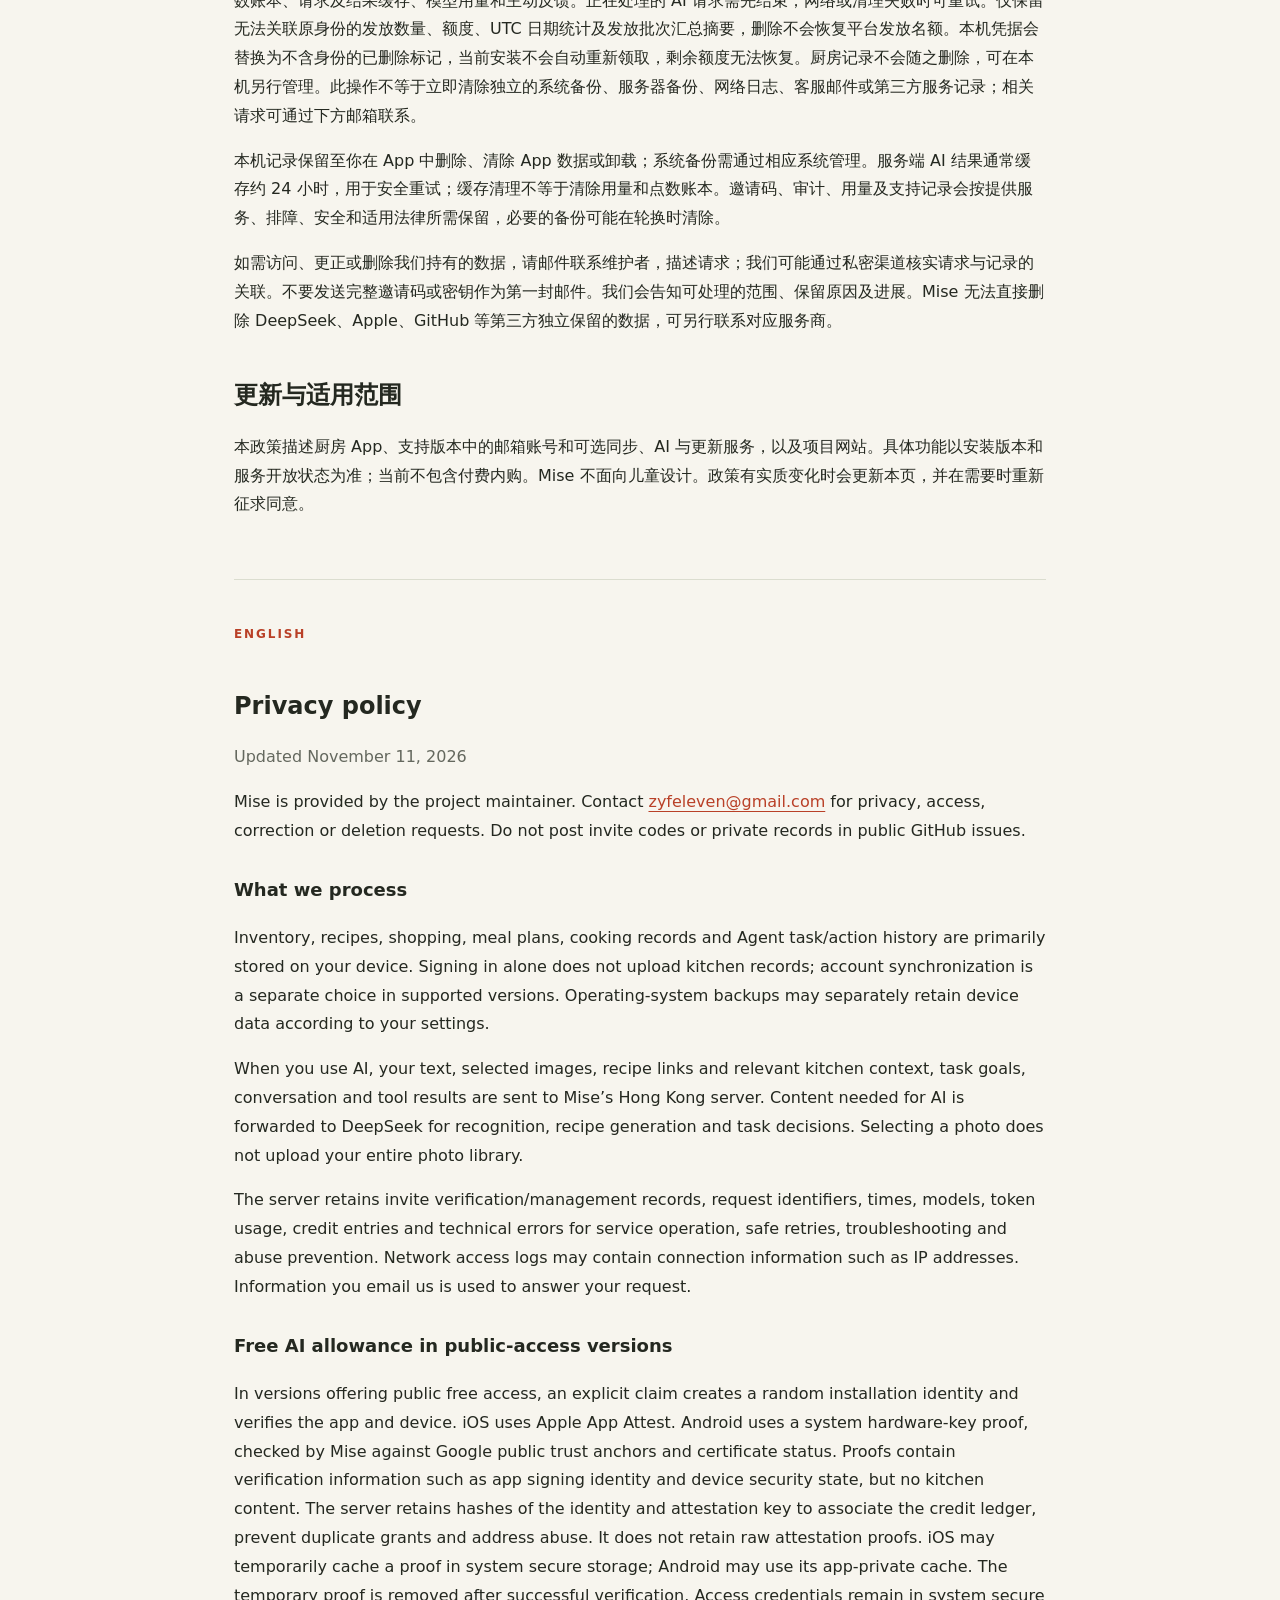
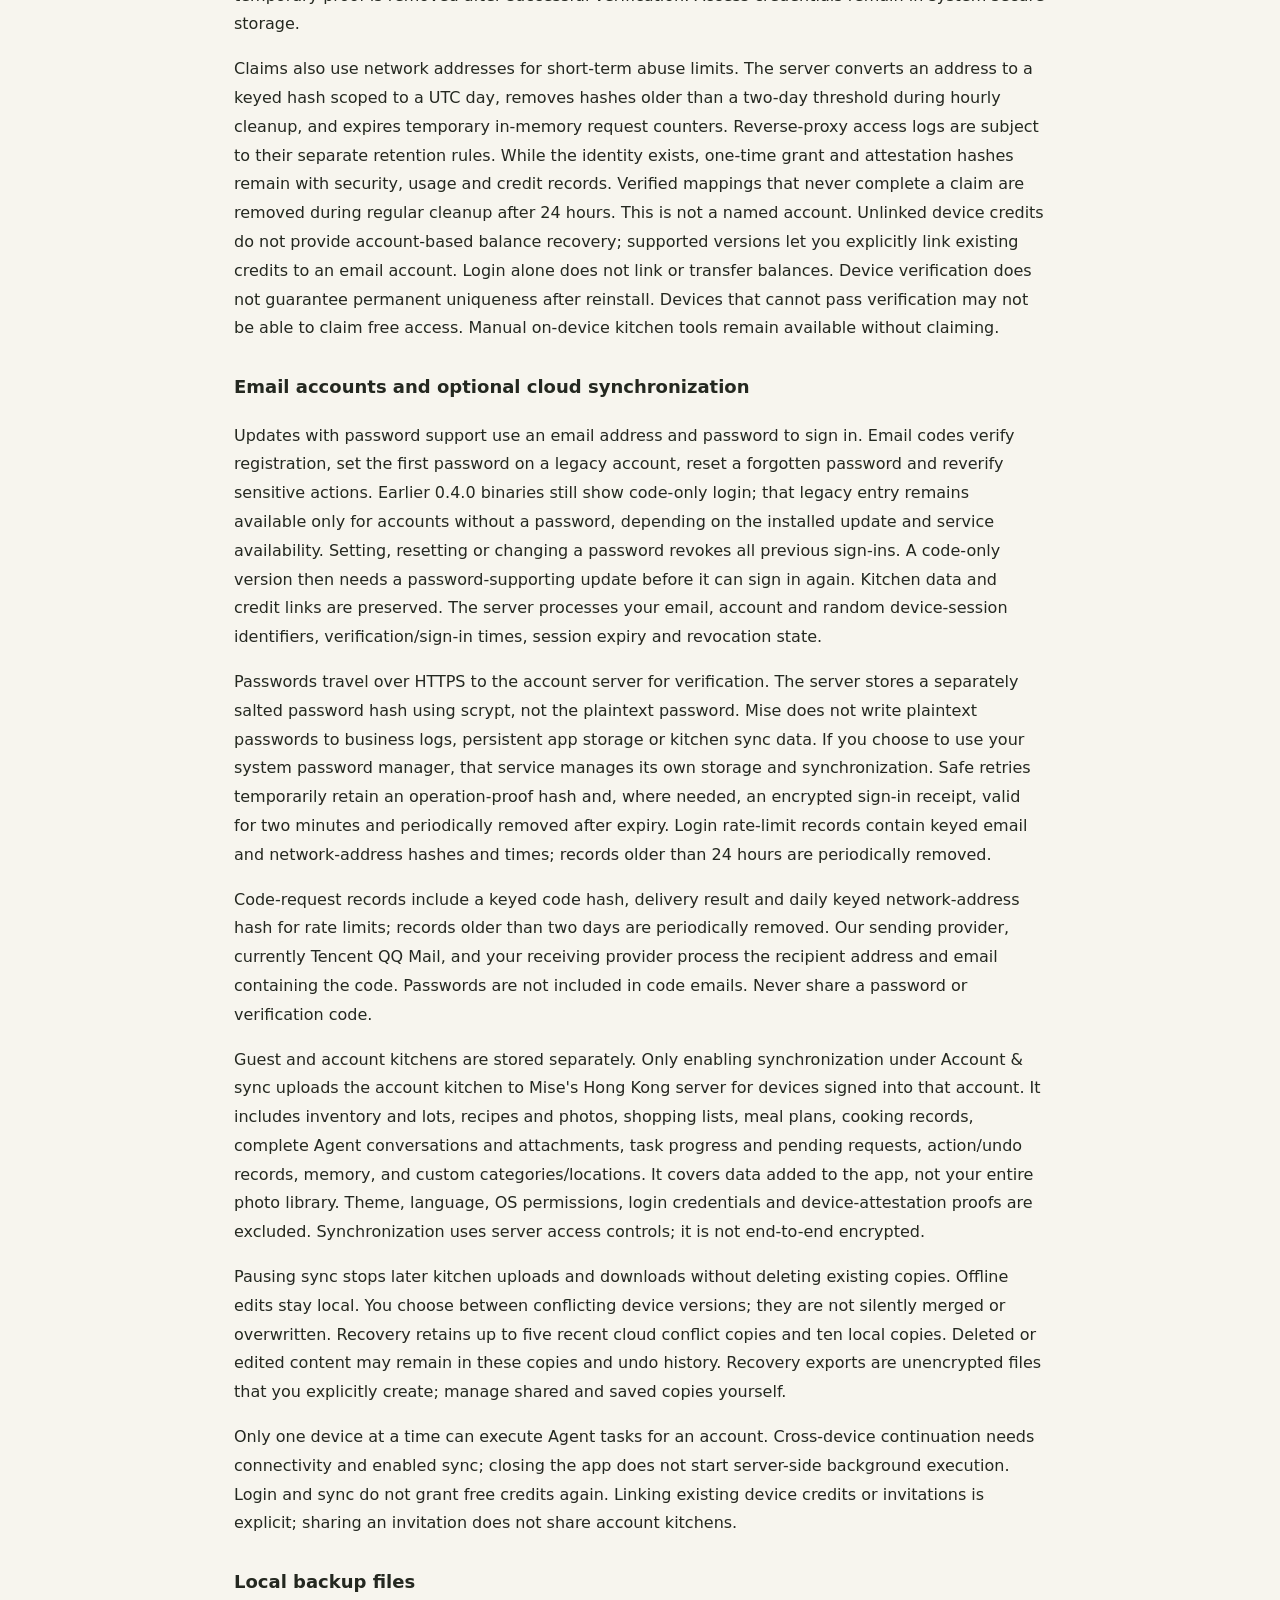
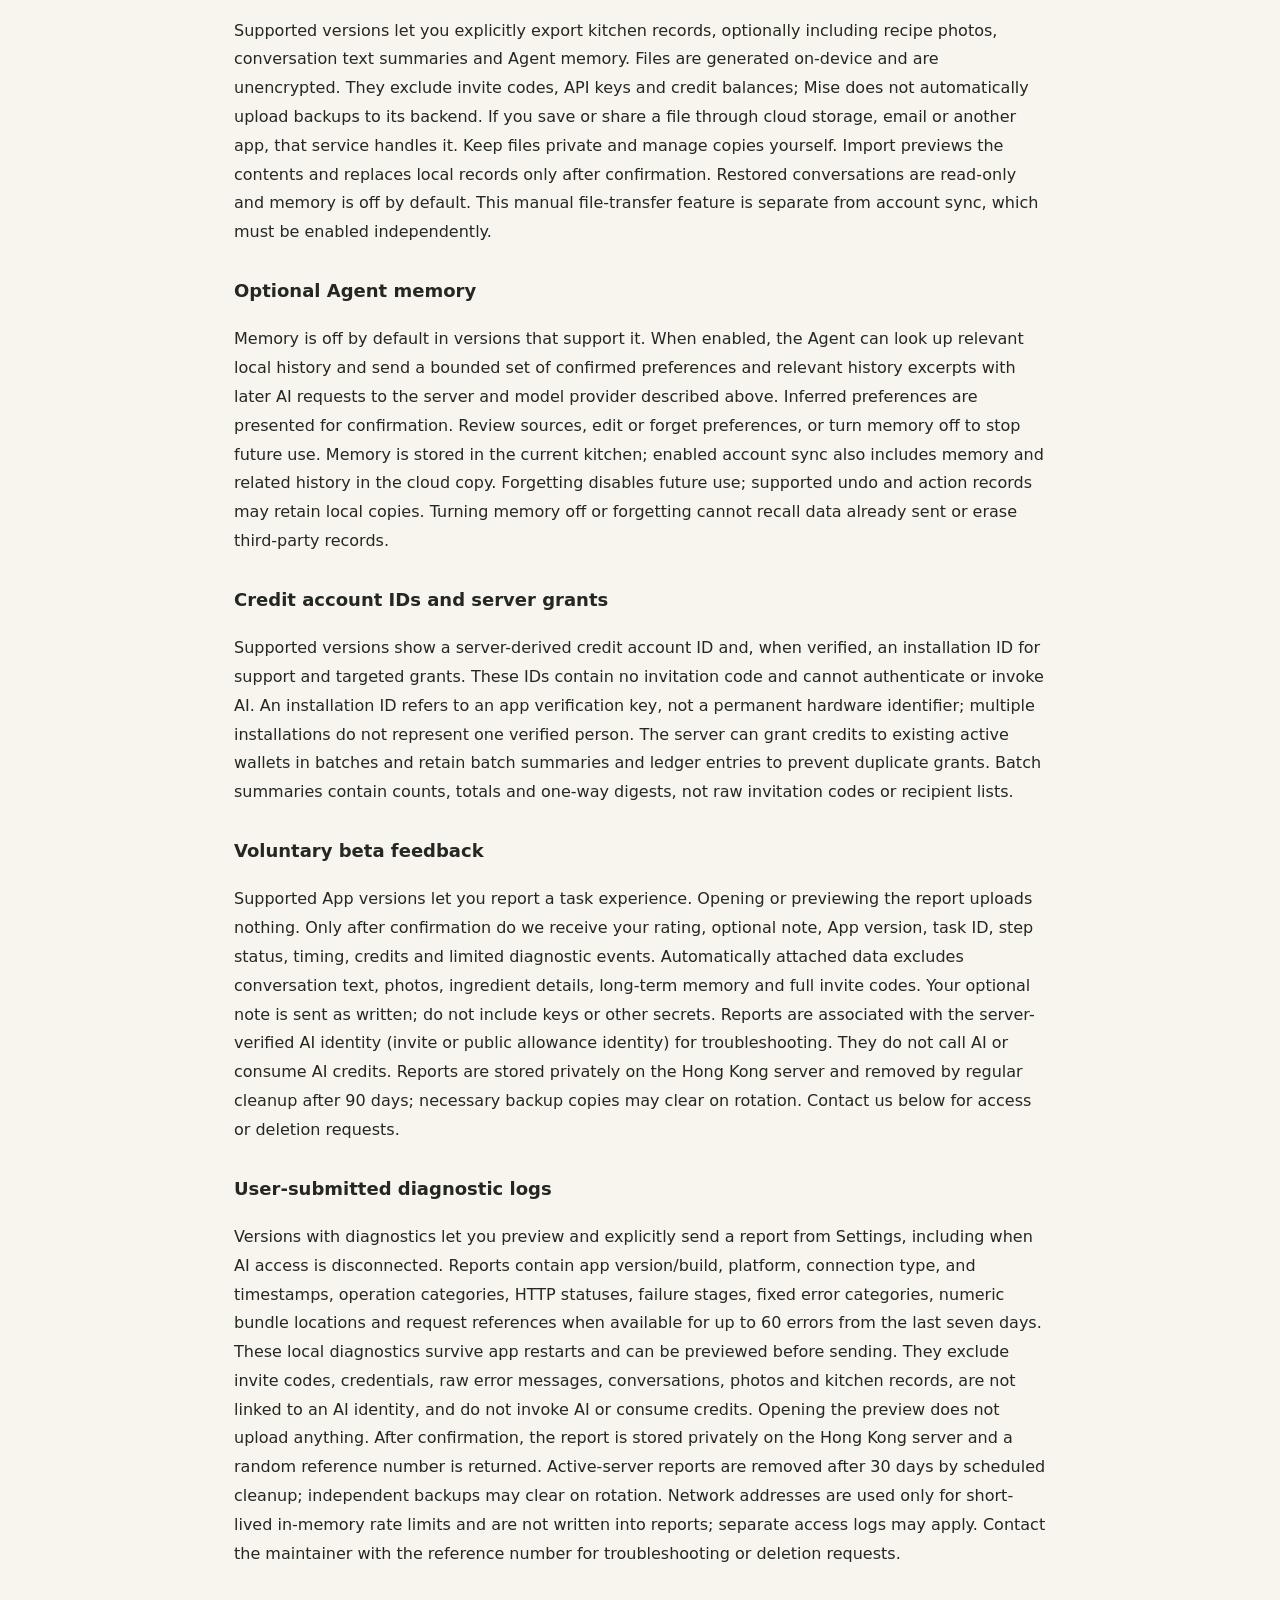
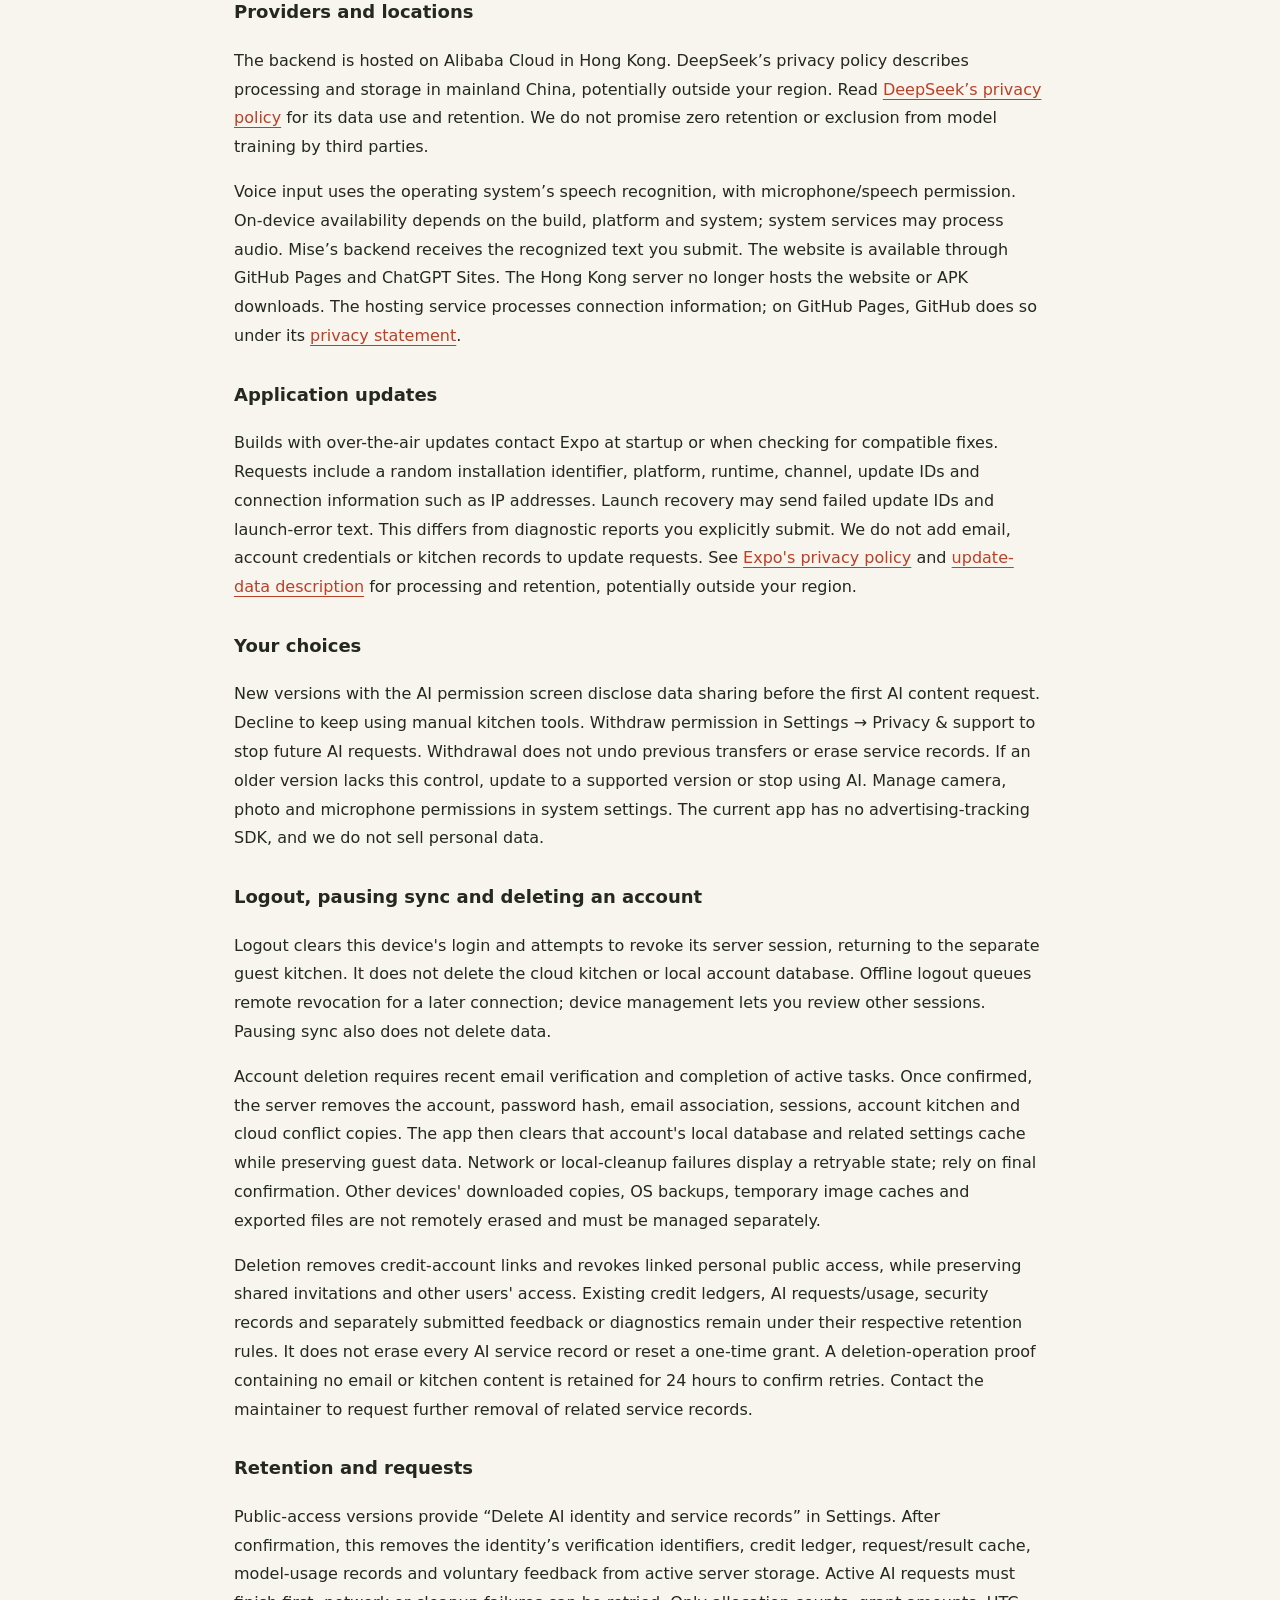
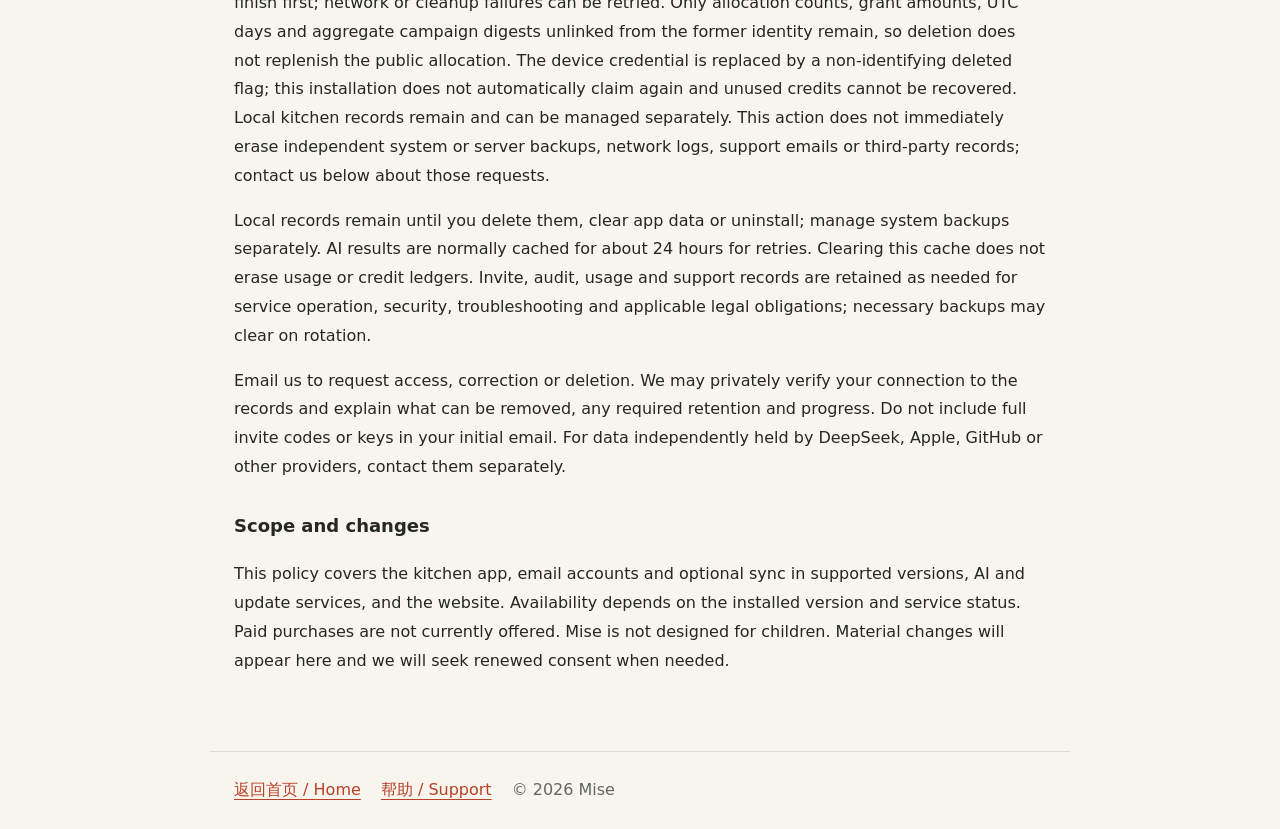
==== commit bcc64415: "docs: clarify password accounts and legacy app compatibility" ====
--- a/privacy.html
+++ b/privacy.html
@@ -5,7 +5,9 @@
 <div class="note">Mise 食序由项目维护者提供。隐私、数据访问或删除请求请联系 <a href="mailto:zyfeleven@gmail.com">zyfeleven@gmail.com</a>。请勿在公开 GitHub Issue 中发送邀请码、密码或私人厨房记录。</div>
 <h2>我们处理哪些数据</h2><ul><li><strong>设备上的厨房记录：</strong>库存、食材批次、菜谱、购物清单、用餐安排、做饭记录、Agent 任务及操作记录主要保存在本机。登录本身不会上传厨房记录，账号同步需要另外开启。系统备份可能另行保存设备数据，以你的系统设置为准。</li><li><strong>AI 输入：</strong>在你使用相关功能时，文字、选择的图片、菜谱链接，以及完成任务所需的库存、候选菜谱、任务目标、对话和工具结果，会发送到 Mise 的香港服务器。AI 所需内容继续发送给 DeepSeek，用于识别、生成菜谱和推进厨房任务。不会因为打开相册就上传整个照片库。</li><li><strong>服务记录：</strong>服务器保留邀请码验证和管理记录、AI 请求标识、时间、模型、Token 用量、点数变动及技术错误信息。网络服务可能产生包含 IP 地址等连接信息的访问日志。我们用这些记录提供服务、避免重复扣点、排查问题和防止滥用。</li><li><strong>支持信息：</strong>你通过邮件主动提交的联系信息和问题内容，用于回复、排障或处理数据请求。</li></ul>
 <h2>邮箱账号与可选云同步</h2>
-<p>支持账号的版本可通过邮箱验证码注册或登录，无需设置 Mise 密码。服务器处理邮箱、账号与随机设备会话标识、验证和登录时间、会话有效期及撤销状态。验证码请求记录包含验证码的加密散列、发送结果及用于限流的按日网络地址散列；超过两天的请求记录会定期清理。发信服务商（当前为腾讯 QQ 邮箱）及你的收信服务商会处理收件地址和含验证码的邮件。请勿向他人提供验证码。</p>
+<p>支持密码登录的更新版本以邮箱和密码登录。验证码用于注册时验证邮箱、为旧账号首次设置密码、找回密码及敏感操作重新验证。较早的 0.4.0 安装包仍显示验证码登录；只有尚未设置密码的账号可继续使用该旧入口，具体可用性以安装的更新及服务状态为准。设置、重置或修改密码会让该账号所有旧登录失效；只有验证码入口的旧版本需要取得支持密码的更新后，才能再次登录。厨房数据和点数关联不会因此删除。服务器处理邮箱、账号与随机设备会话标识、验证和登录时间、会话有效期及撤销状态。</p>
+<p>密码通过 HTTPS 传到账号服务器进行验证，服务器保存带独立随机盐的密码散列（scrypt），不保存明文密码。Mise 不把明文密码写入业务日志、本机持久存储或厨房同步数据。你可以主动使用系统密码管理器；其保存和同步由相应系统服务管理。为了安全重试，服务器会短暂保存操作证明散列及必要的加密登录回执，有效期为 2 分钟，过期后定期清理。登录限流记录包含邮箱和网络地址的加密散列及时间，超过 24 小时的记录会定期清理。</p>
+<p>验证码请求记录包含验证码的加密散列、发送结果及用于限流的按日网络地址散列；超过两天的请求记录会定期清理。发信服务商（当前为腾讯 QQ 邮箱）及你的收信服务商会处理收件地址和含验证码的邮件。密码不会包含在验证码邮件中。请勿向他人提供密码或验证码。</p>
 <p>访客厨房与账号厨房分开保存。只有你在“账号与同步”中明确开启同步，账号厨房才会上传到 Mise 的香港服务器，供登录同一账号的设备下载。内容包括库存与批次、菜谱及照片、购物清单、菜单、做饭记录、完整助手对话及附图、任务进度和待处理请求、操作与撤销记录、助手记忆、自定义分类和位置。同步处理已加入应用的数据，不会扫描整个相册。主题、语言、系统权限、登录凭据和设备验证证明不属于厨房同步内容。同步采用服务器访问控制，不是端到端加密。</p>
 <p>暂停同步会停止后续厨房上传和下载，不会删除已有副本。离线编辑仍保存在本机；两台设备出现不同版本时，由你选择保留的版本，不会自动合并覆盖。恢复用的冲突副本最多保留云端最近 5 份、本机最近 10 份；删除或修改的内容仍可能存在于这些副本和撤销记录中。恢复文件由你主动导出，未经加密，请自行管理分享或保存的副本。</p>
 <p>同一账号同一时间只允许一台设备执行助手任务。跨设备继续任务需要联网并开启同步；关闭 App 不会让助手在服务器后台自动执行。登录或同步不会重新赠送点数。已有设备额度或邀请码需主动关联；共用邀请码不会共用账号厨房。</p>
@@ -19,7 +21,7 @@
 <h2>你的选择</h2><p>提供授权界面的新版 App 会在首次发送 AI 内容前说明数据去向并征求同意。你可以拒绝，继续手动管理厨房；也可在“设置 → 隐私与支持”撤回同意，停止后续 AI 请求。撤回不会撤销已经发生的传输或删除已有服务记录。如果旧版没有该入口，请更新到支持该功能的版本，或停止使用 AI 功能。</p><p>相机、照片和麦克风权限可在系统设置中调整。没有使用相关功能时，不需要授予这些权限。Mise 不在当前 App 中集成广告追踪 SDK，也不出售你的个人数据。</p>
 <h2>退出、暂停同步与删除账号</h2>
 <p>退出登录会清除本机登录状态并尝试撤销该设备的服务器会话，返回独立的访客厨房；不会删除云端厨房或本机账号数据库。离线退出时，远程撤销会在恢复连接后重试；可在设备管理中检查其他会话。暂停同步也不会删除数据。</p>
-<p>删除邮箱账号需近期完成邮箱验证，并等待进行中的任务结束。服务器确认后，会删除账号、邮箱关联、登录会话、账号厨房及云端冲突副本；本机随后清除该账号数据库和相关设置缓存，访客厨房保留。网络失败或本机清理未完成时，App 会显示可重试状态，请以最终确认结果为准。其他设备已下载的副本、系统备份、临时图片缓存和自行导出的文件不会被远程抹除，需分别管理。</p>
+<p>删除邮箱账号需近期完成邮箱验证，并等待进行中的任务结束。服务器确认后，会删除账号、密码散列、邮箱关联、登录会话、账号厨房及云端冲突副本；本机随后清除该账号数据库和相关设置缓存，访客厨房保留。网络失败或本机清理未完成时，App 会显示可重试状态，请以最终确认结果为准。其他设备已下载的副本、系统备份、临时图片缓存和自行导出的文件不会被远程抹除，需分别管理。</p>
 <p>删除账号会解除额度关联并撤销关联的个人公开额度，不会删除共用邀请码或其他使用者的额度。原有点数账本、AI 请求和用量、安全记录，以及另行提交的反馈或诊断，仍按各自规则保留；删除账号不等于删除全部 AI 服务记录，也不会恢复一次性赠送资格。服务器会保留 24 小时、不含邮箱或厨房内容的删除操作证明，供请求重试核对。如需进一步删除可关联的服务记录，请联系维护者。</p>
 <h2>保留与删除</h2><p>支持公开额度的版本可在设置中选择“删除 AI 身份和服务记录”，确认后删除该身份在活动服务器中的验证标识、点数账本、请求及结果缓存、模型用量和主动反馈。正在处理的 AI 请求需先结束；网络或清理失败时可重试。仅保留无法关联原身份的发放数量、额度、UTC 日期统计及发放批次汇总摘要，删除不会恢复平台发放名额。本机凭据会替换为不含身份的已删除标记，当前安装不会自动重新领取，剩余额度无法恢复。厨房记录不会随之删除，可在本机另行管理。此操作不等于立即清除独立的系统备份、服务器备份、网络日志、客服邮件或第三方服务记录；相关请求可通过下方邮箱联系。</p><p>本机记录保留至你在 App 中删除、清除 App 数据或卸载；系统备份需通过相应系统管理。服务端 AI 结果通常缓存约 24 小时，用于安全重试；缓存清理不等于清除用量和点数账本。邀请码、审计、用量及支持记录会按提供服务、排障、安全和适用法律所需保留，必要的备份可能在轮换时清除。</p><p>如需访问、更正或删除我们持有的数据，请邮件联系维护者，描述请求；我们可能通过私密渠道核实请求与记录的关联。不要发送完整邀请码或密钥作为第一封邮件。我们会告知可处理的范围、保留原因及进展。Mise 无法直接删除 DeepSeek、Apple、GitHub 等第三方独立保留的数据，可另行联系对应服务商。</p>
 <h2>更新与适用范围</h2><p>本政策描述厨房 App、支持版本中的邮箱账号和可选同步、AI 与更新服务，以及项目网站。具体功能以安装版本和服务开放状态为准；当前不包含付费内购。Mise 不面向儿童设计。政策有实质变化时会更新本页，并在需要时重新征求同意。</p>
@@ -27,7 +29,9 @@
 <h3>What we process</h3><p>Inventory, recipes, shopping, meal plans, cooking records and Agent task/action history are primarily stored on your device. Signing in alone does not upload kitchen records; account synchronization is a separate choice in supported versions. Operating-system backups may separately retain device data according to your settings.</p><p>When you use AI, your text, selected images, recipe links and relevant kitchen context, task goals, conversation and tool results are sent to Mise’s Hong Kong server. Content needed for AI is forwarded to DeepSeek for recognition, recipe generation and task decisions. Selecting a photo does not upload your entire photo library.</p><p>The server retains invite verification/management records, request identifiers, times, models, token usage, credit entries and technical errors for service operation, safe retries, troubleshooting and abuse prevention. Network access logs may contain connection information such as IP addresses. Information you email us is used to answer your request.</p>
 <h3>Free AI allowance in public-access versions</h3><p>In versions offering public free access, an explicit claim creates a random installation identity and verifies the app and device. iOS uses Apple App Attest. Android uses a system hardware-key proof, checked by Mise against Google public trust anchors and certificate status. Proofs contain verification information such as app signing identity and device security state, but no kitchen content. The server retains hashes of the identity and attestation key to associate the credit ledger, prevent duplicate grants and address abuse. It does not retain raw attestation proofs. iOS may temporarily cache a proof in system secure storage; Android may use its app-private cache. The temporary proof is removed after successful verification. Access credentials remain in system secure storage.</p><p>Claims also use network addresses for short-term abuse limits. The server converts an address to a keyed hash scoped to a UTC day, removes hashes older than a two-day threshold during hourly cleanup, and expires temporary in-memory request counters. Reverse-proxy access logs are subject to their separate retention rules. While the identity exists, one-time grant and attestation hashes remain with security, usage and credit records. Verified mappings that never complete a claim are removed during regular cleanup after 24 hours. This is not a named account. Unlinked device credits do not provide account-based balance recovery; supported versions let you explicitly link existing credits to an email account. Login alone does not link or transfer balances. Device verification does not guarantee permanent uniqueness after reinstall. Devices that cannot pass verification may not be able to claim free access. Manual on-device kitchen tools remain available without claiming.</p>
 <h3>Email accounts and optional cloud synchronization</h3>
-<p>Supported versions offer registration and login with an email code, without a Mise password. The server processes your email, account and random device-session identifiers, verification/sign-in times, session expiry and revocation state. Code-request records include a keyed code hash, delivery result and daily keyed network-address hash for rate limits; records older than two days are periodically removed. Our sending provider, currently Tencent QQ Mail, and your receiving provider process the recipient address and email containing the code. Never share a sign-in code.</p>
+<p>Updates with password support use an email address and password to sign in. Email codes verify registration, set the first password on a legacy account, reset a forgotten password and reverify sensitive actions. Earlier 0.4.0 binaries still show code-only login; that legacy entry remains available only for accounts without a password, depending on the installed update and service availability. Setting, resetting or changing a password revokes all previous sign-ins. A code-only version then needs a password-supporting update before it can sign in again. Kitchen data and credit links are preserved. The server processes your email, account and random device-session identifiers, verification/sign-in times, session expiry and revocation state.</p>
+<p>Passwords travel over HTTPS to the account server for verification. The server stores a separately salted password hash using scrypt, not the plaintext password. Mise does not write plaintext passwords to business logs, persistent app storage or kitchen sync data. If you choose to use your system password manager, that service manages its own storage and synchronization. Safe retries temporarily retain an operation-proof hash and, where needed, an encrypted sign-in receipt, valid for two minutes and periodically removed after expiry. Login rate-limit records contain keyed email and network-address hashes and times; records older than 24 hours are periodically removed.</p>
+<p>Code-request records include a keyed code hash, delivery result and daily keyed network-address hash for rate limits; records older than two days are periodically removed. Our sending provider, currently Tencent QQ Mail, and your receiving provider process the recipient address and email containing the code. Passwords are not included in code emails. Never share a password or verification code.</p>
 <p>Guest and account kitchens are stored separately. Only enabling synchronization under Account &amp; sync uploads the account kitchen to Mise's Hong Kong server for devices signed into that account. It includes inventory and lots, recipes and photos, shopping lists, meal plans, cooking records, complete Agent conversations and attachments, task progress and pending requests, action/undo records, memory, and custom categories/locations. It covers data added to the app, not your entire photo library. Theme, language, OS permissions, login credentials and device-attestation proofs are excluded. Synchronization uses server access controls; it is not end-to-end encrypted.</p>
 <p>Pausing sync stops later kitchen uploads and downloads without deleting existing copies. Offline edits stay local. You choose between conflicting device versions; they are not silently merged or overwritten. Recovery retains up to five recent cloud conflict copies and ten local copies. Deleted or edited content may remain in these copies and undo history. Recovery exports are unencrypted files that you explicitly create; manage shared and saved copies yourself.</p>
 <p>Only one device at a time can execute Agent tasks for an account. Cross-device continuation needs connectivity and enabled sync; closing the app does not start server-side background execution. Login and sync do not grant free credits again. Linking existing device credits or invitations is explicit; sharing an invitation does not share account kitchens.</p>
@@ -39,7 +43,7 @@
 <h3>Your choices</h3><p>New versions with the AI permission screen disclose data sharing before the first AI content request. Decline to keep using manual kitchen tools. Withdraw permission in Settings → Privacy &amp; support to stop future AI requests. Withdrawal does not undo previous transfers or erase service records. If an older version lacks this control, update to a supported version or stop using AI. Manage camera, photo and microphone permissions in system settings. The current app has no advertising-tracking SDK, and we do not sell personal data.</p>
 <h3>Logout, pausing sync and deleting an account</h3>
 <p>Logout clears this device's login and attempts to revoke its server session, returning to the separate guest kitchen. It does not delete the cloud kitchen or local account database. Offline logout queues remote revocation for a later connection; device management lets you review other sessions. Pausing sync also does not delete data.</p>
-<p>Account deletion requires recent email verification and completion of active tasks. Once confirmed, the server removes the account, email association, sessions, account kitchen and cloud conflict copies. The app then clears that account's local database and related settings cache while preserving guest data. Network or local-cleanup failures display a retryable state; rely on final confirmation. Other devices' downloaded copies, OS backups, temporary image caches and exported files are not remotely erased and must be managed separately.</p>
+<p>Account deletion requires recent email verification and completion of active tasks. Once confirmed, the server removes the account, password hash, email association, sessions, account kitchen and cloud conflict copies. The app then clears that account's local database and related settings cache while preserving guest data. Network or local-cleanup failures display a retryable state; rely on final confirmation. Other devices' downloaded copies, OS backups, temporary image caches and exported files are not remotely erased and must be managed separately.</p>
 <p>Deletion removes credit-account links and revokes linked personal public access, while preserving shared invitations and other users' access. Existing credit ledgers, AI requests/usage, security records and separately submitted feedback or diagnostics remain under their respective retention rules. It does not erase every AI service record or reset a one-time grant. A deletion-operation proof containing no email or kitchen content is retained for 24 hours to confirm retries. Contact the maintainer to request further removal of related service records.</p>
 <h3>Retention and requests</h3><p>Public-access versions provide “Delete AI identity and service records” in Settings. After confirmation, this removes the identity’s verification identifiers, credit ledger, request/result cache, model-usage records and voluntary feedback from active server storage. Active AI requests must finish first; network or cleanup failures can be retried. Only allocation counts, grant amounts, UTC days and aggregate campaign digests unlinked from the former identity remain, so deletion does not replenish the public allocation. The device credential is replaced by a non-identifying deleted flag; this installation does not automatically claim again and unused credits cannot be recovered. Local kitchen records remain and can be managed separately. This action does not immediately erase independent system or server backups, network logs, support emails or third-party records; contact us below about those requests.</p><p>Local records remain until you delete them, clear app data or uninstall; manage system backups separately. AI results are normally cached for about 24 hours for retries. Clearing this cache does not erase usage or credit ledgers. Invite, audit, usage and support records are retained as needed for service operation, security, troubleshooting and applicable legal obligations; necessary backups may clear on rotation.</p><p>Email us to request access, correction or deletion. We may privately verify your connection to the records and explain what can be removed, any required retention and progress. Do not include full invite codes or keys in your initial email. For data independently held by DeepSeek, Apple, GitHub or other providers, contact them separately.</p><h3>Scope and changes</h3><p>This policy covers the kitchen app, email accounts and optional sync in supported versions, AI and update services, and the website. Availability depends on the installed version and service status. Paid purchases are not currently offered. Mise is not designed for children. Material changes will appear here and we will seek renewed consent when needed.</p></section>
 </main><footer><a href="./">返回首页 / Home</a><a href="support.html">帮助 / Support</a><span>© 2026 Mise</span></footer></body></html>
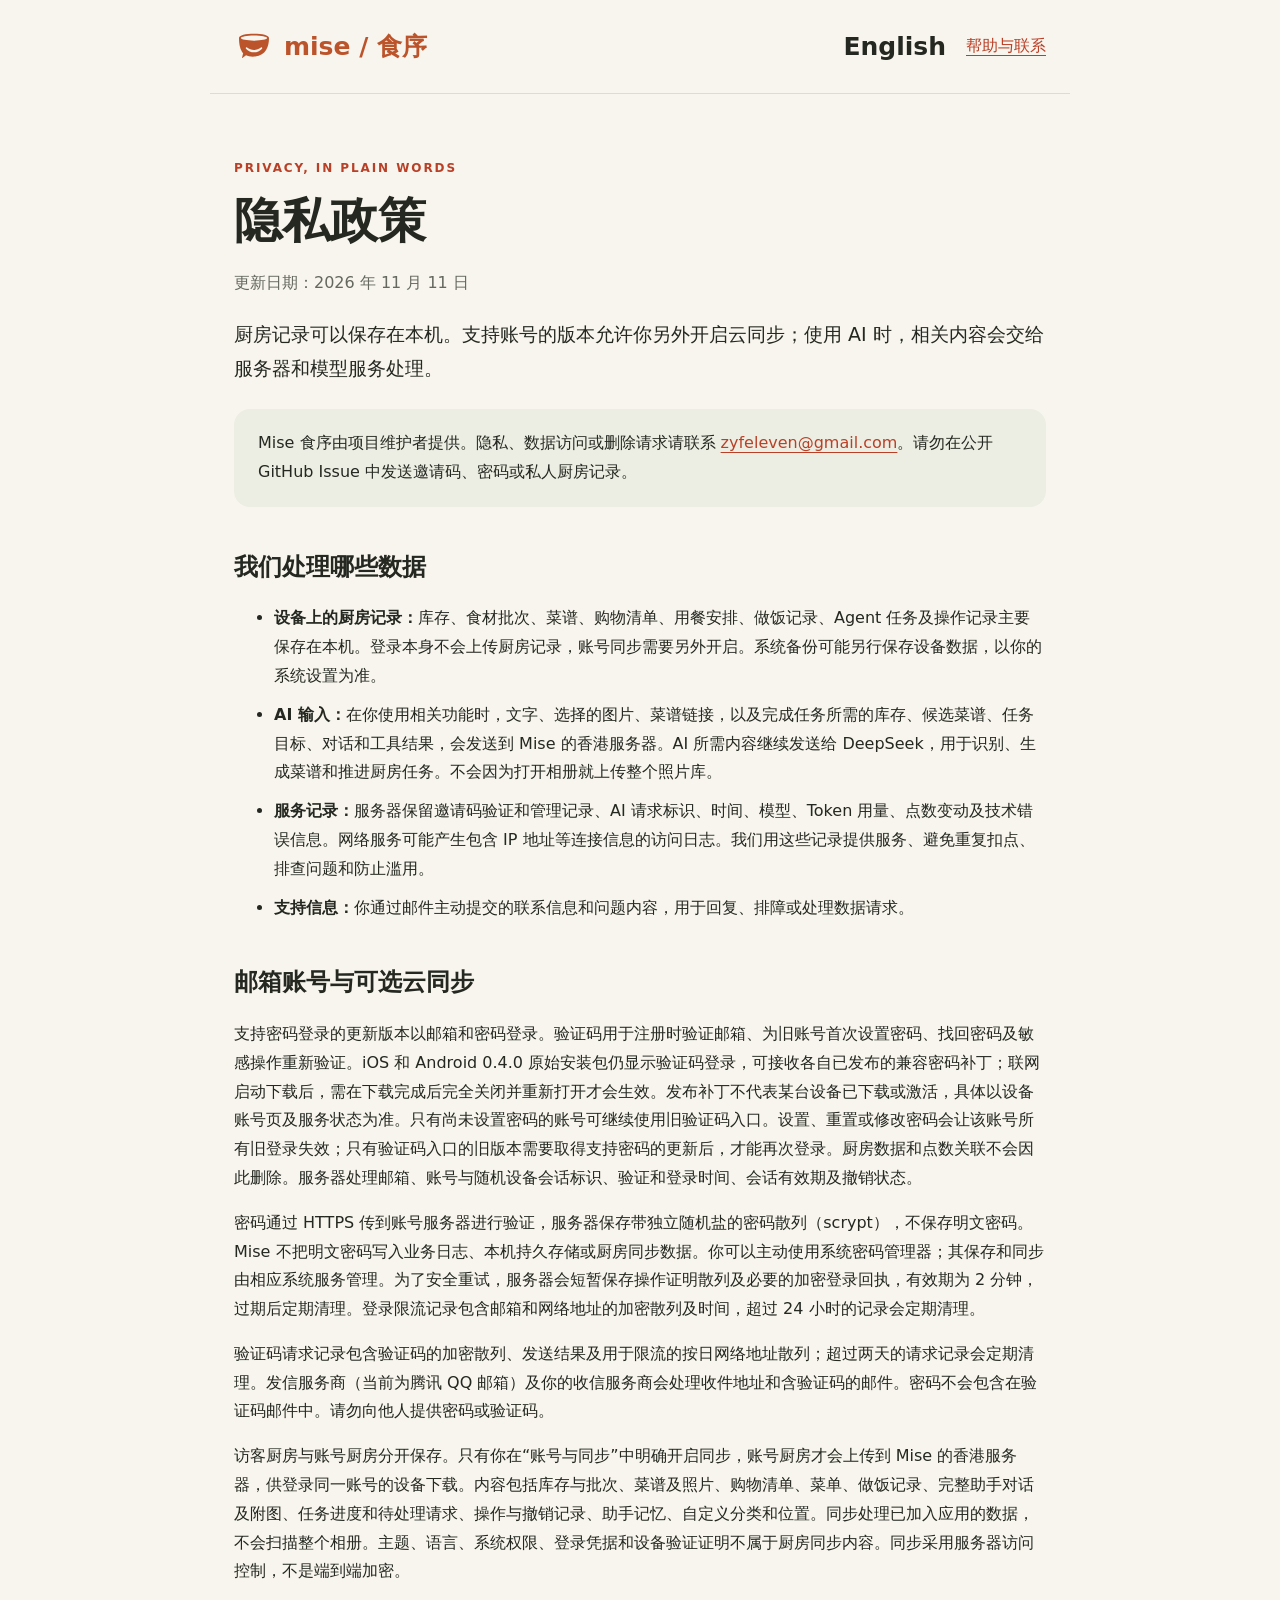
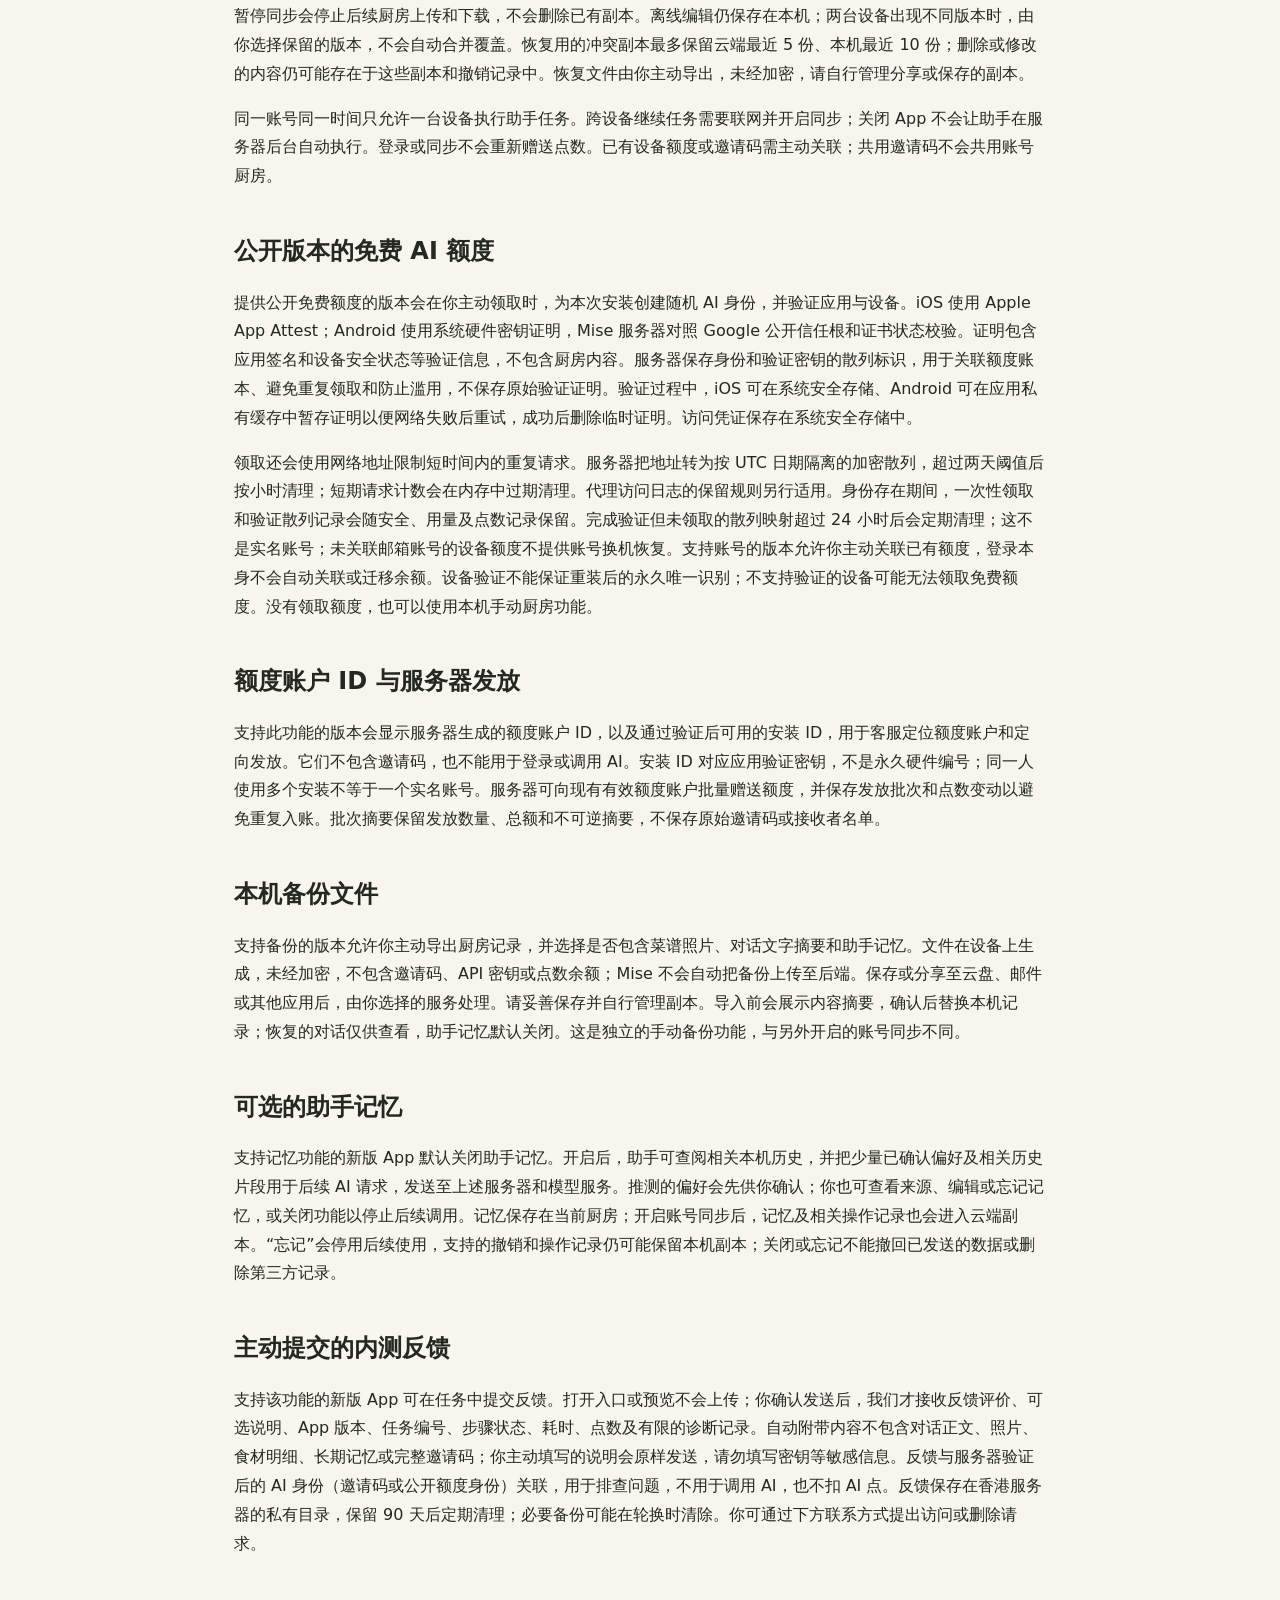
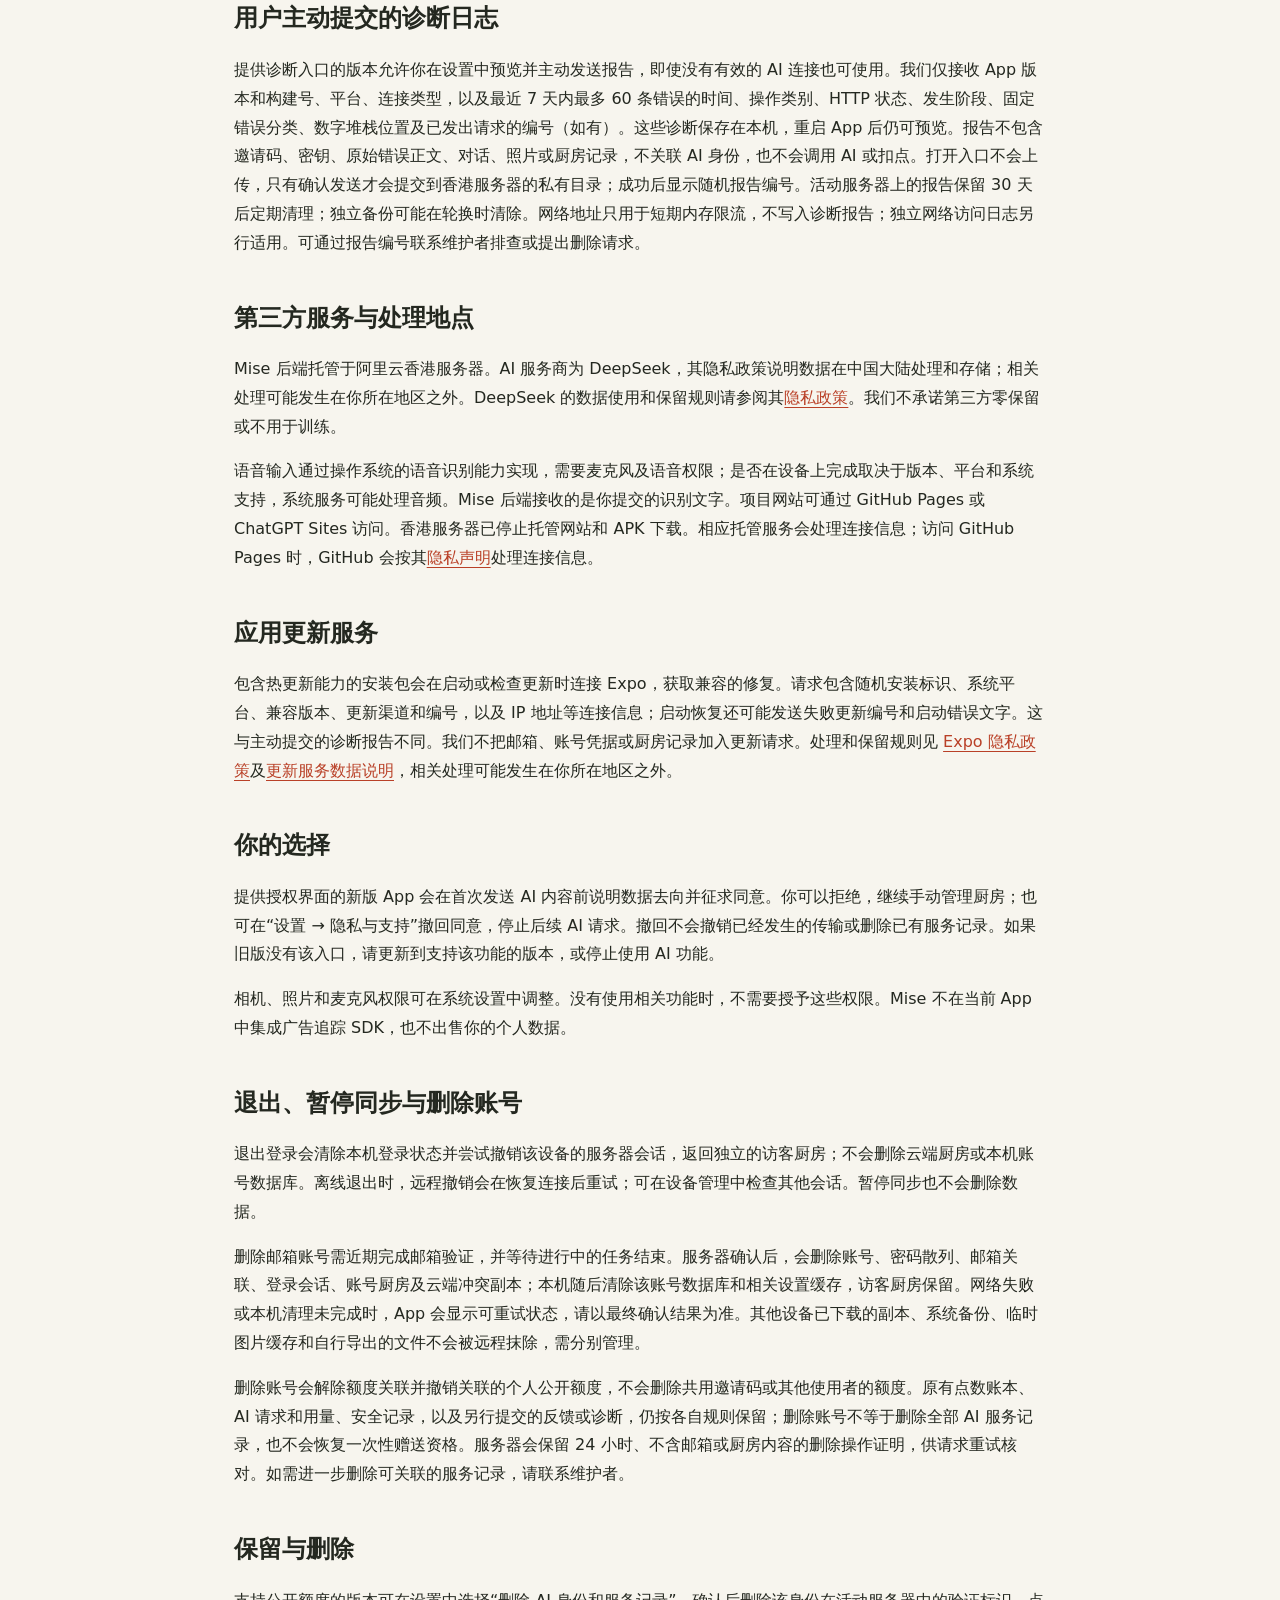
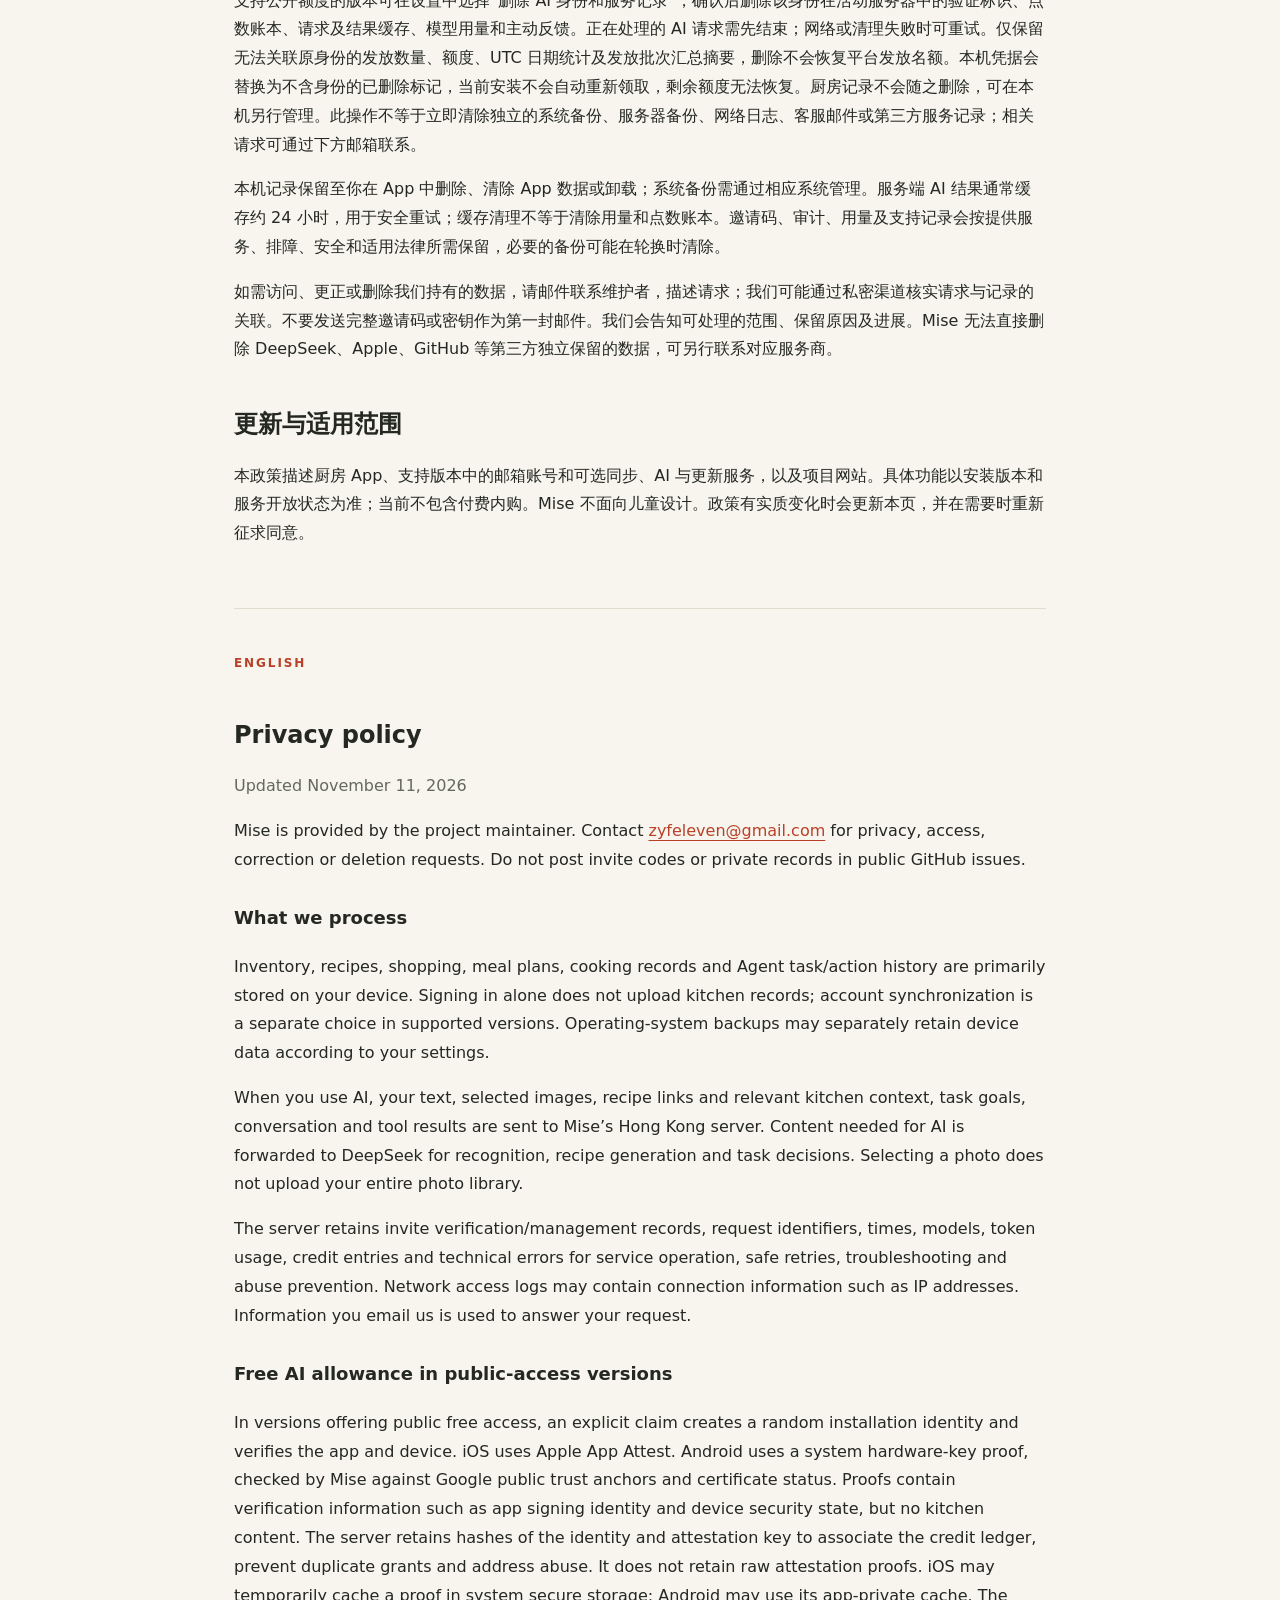
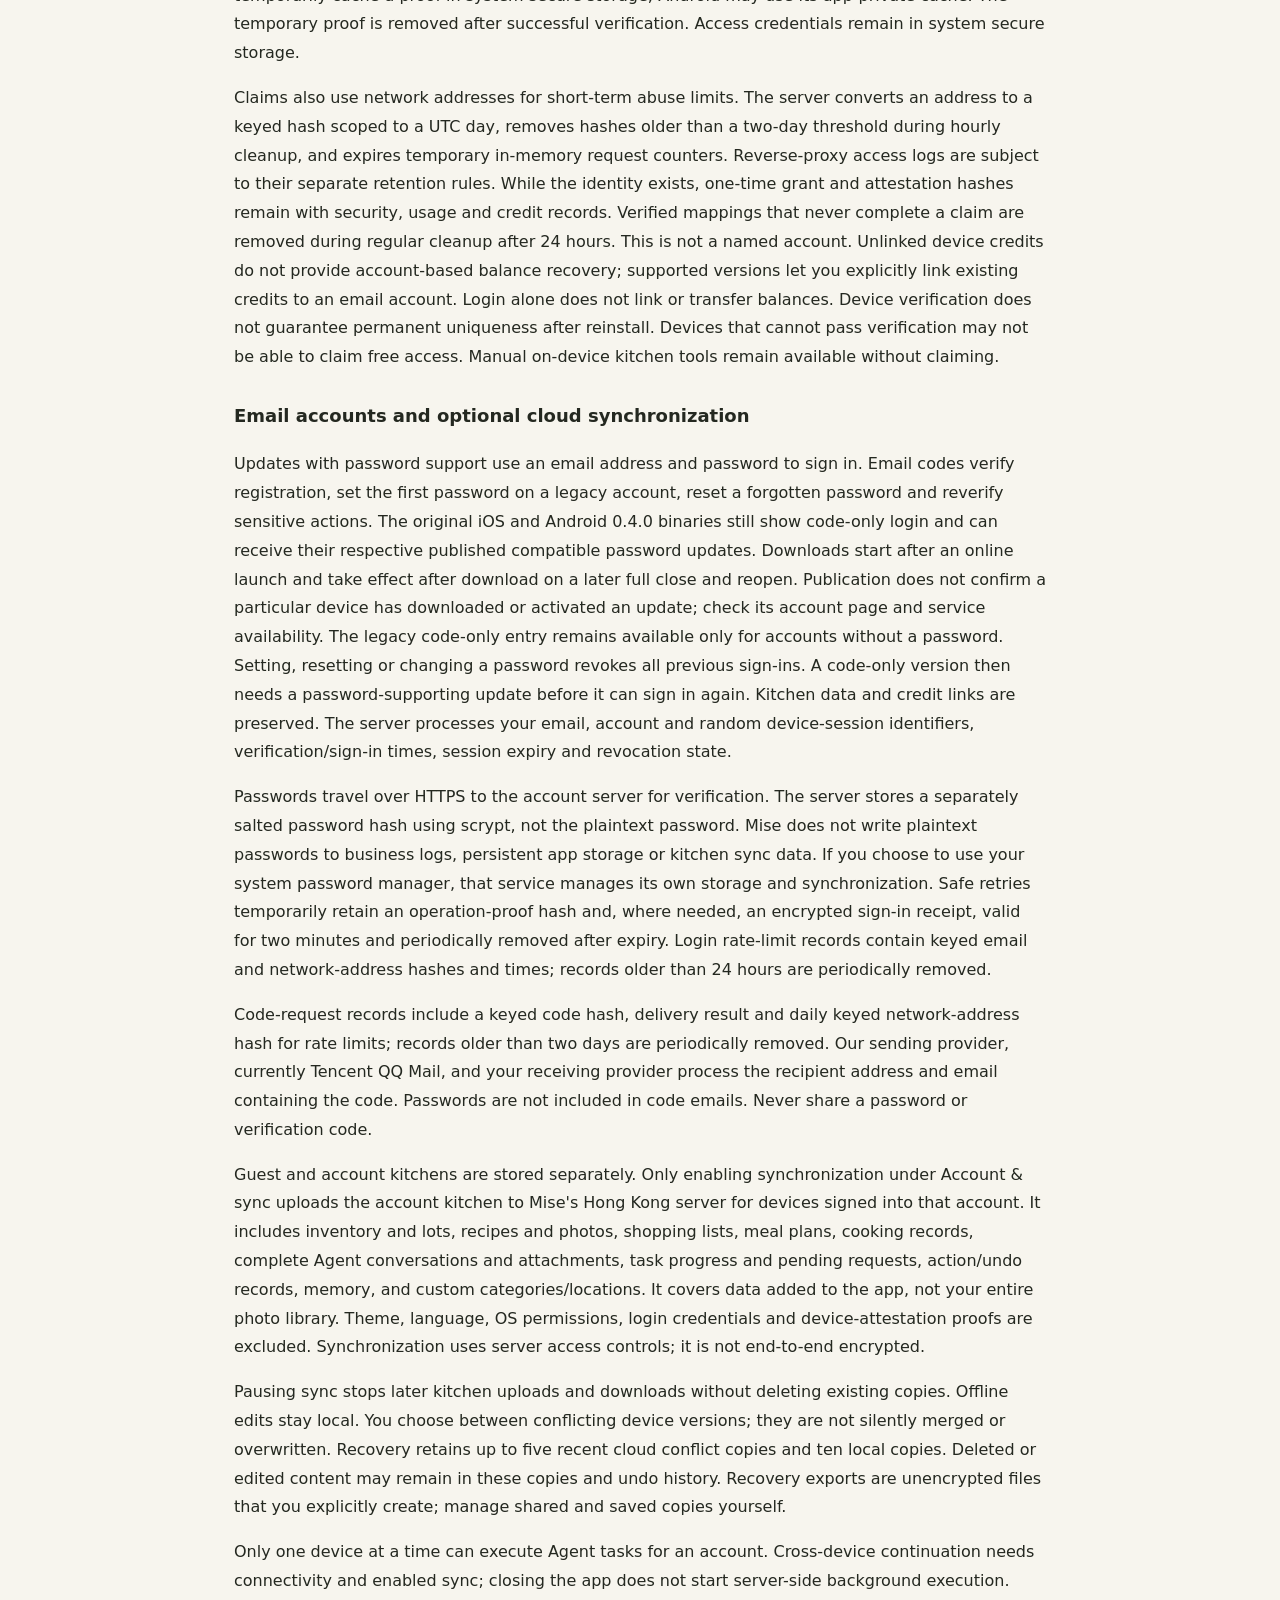
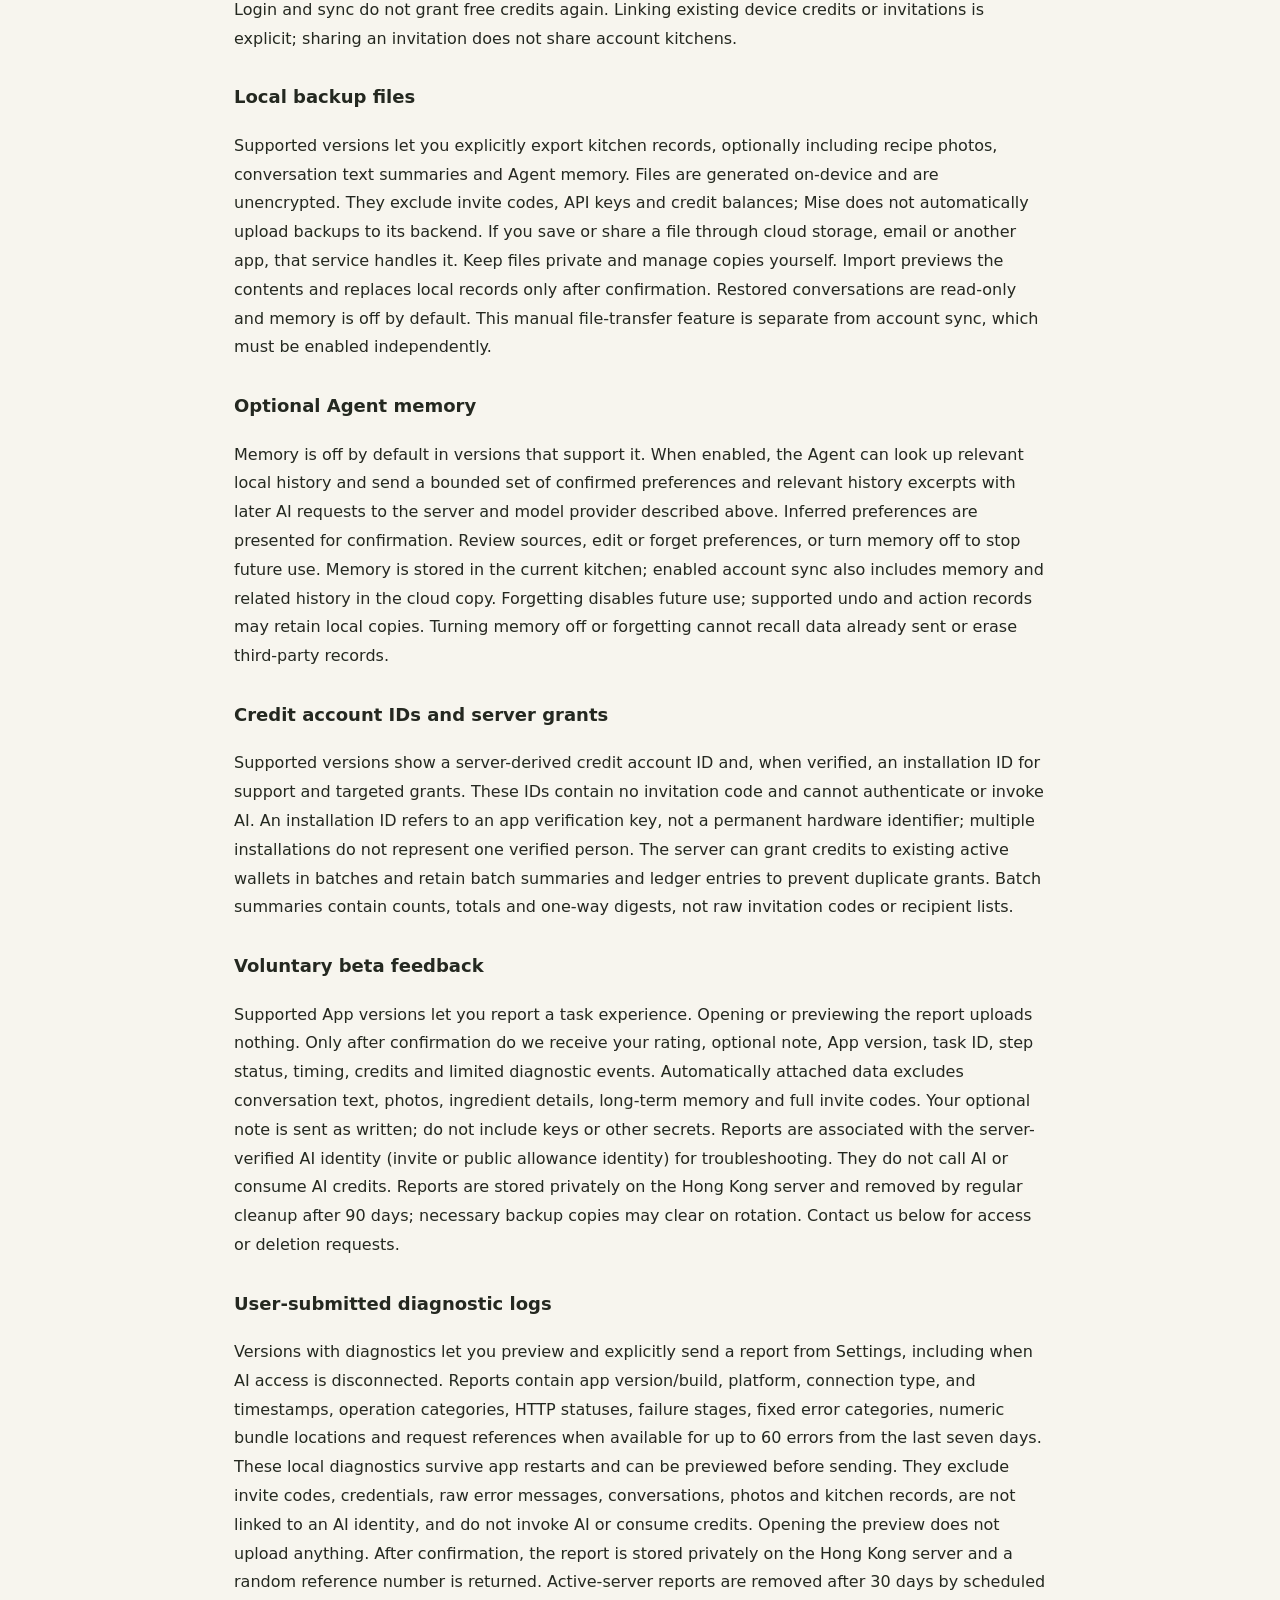
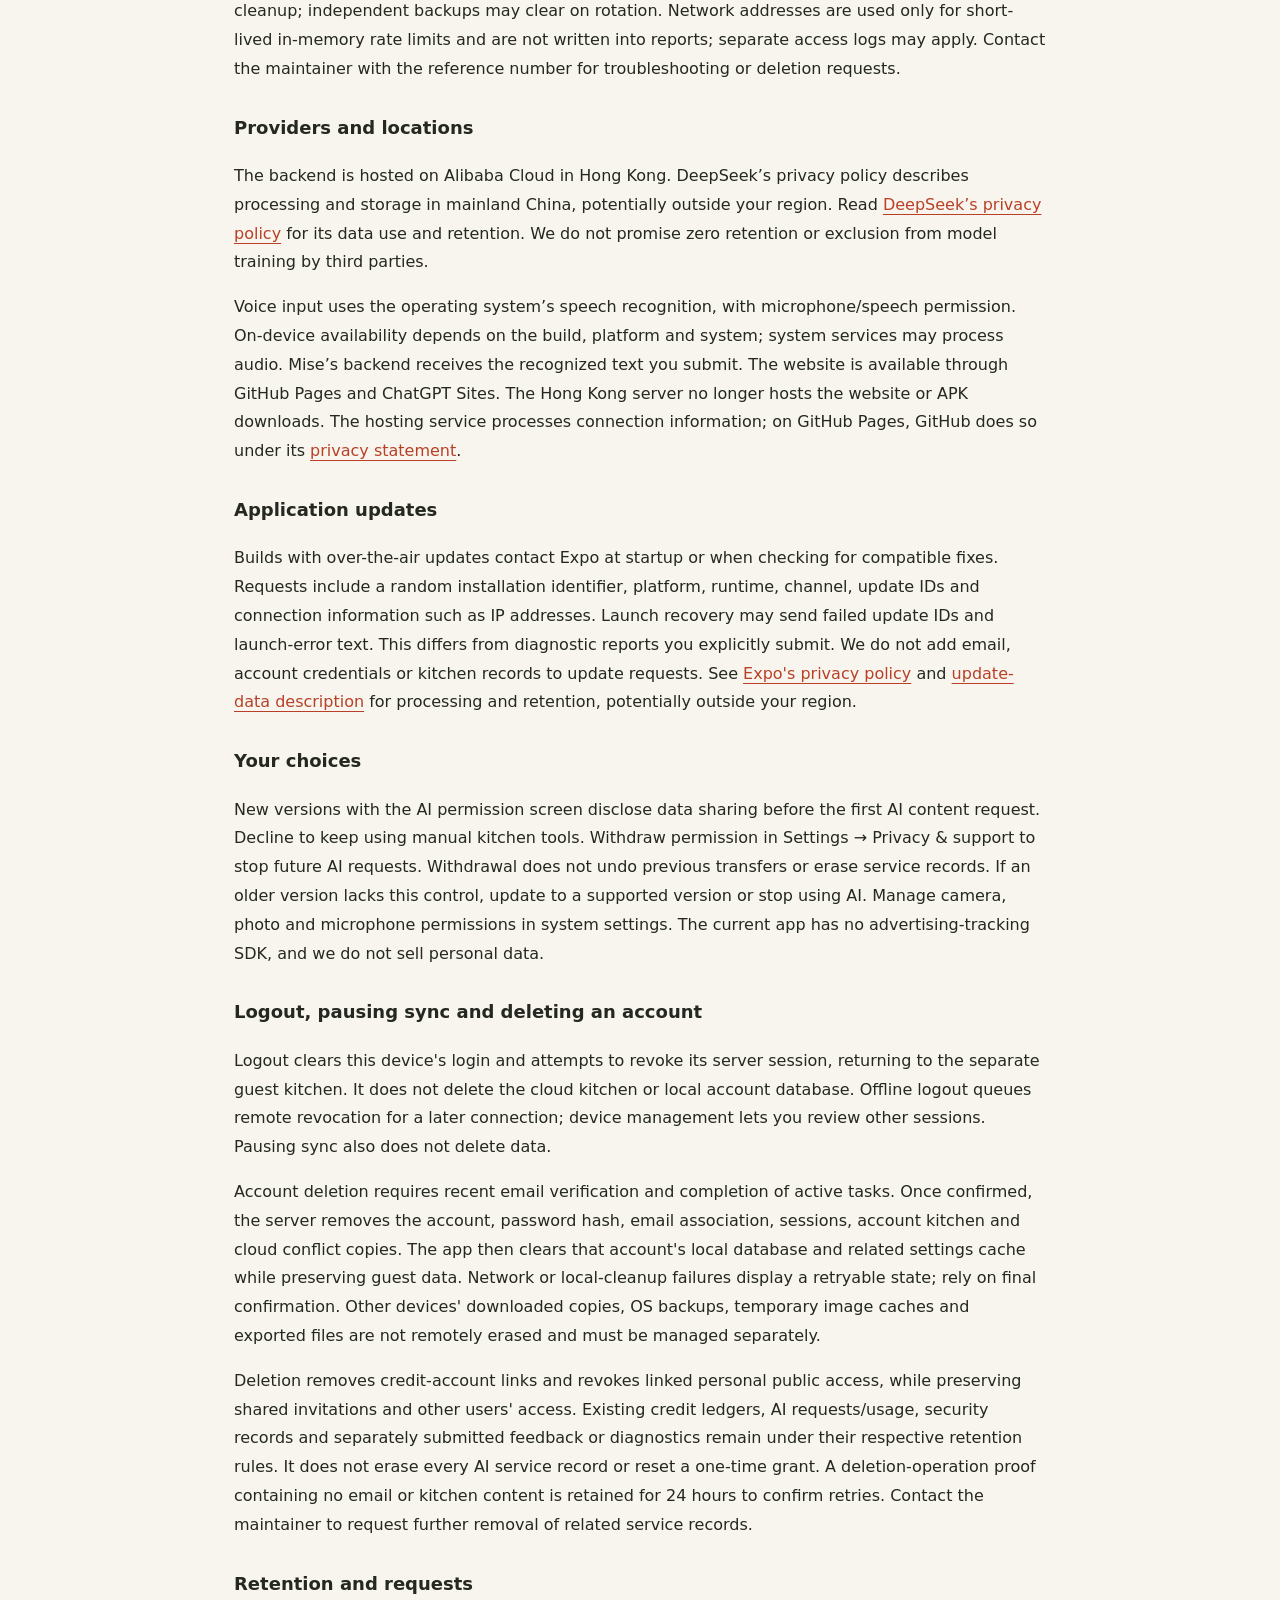
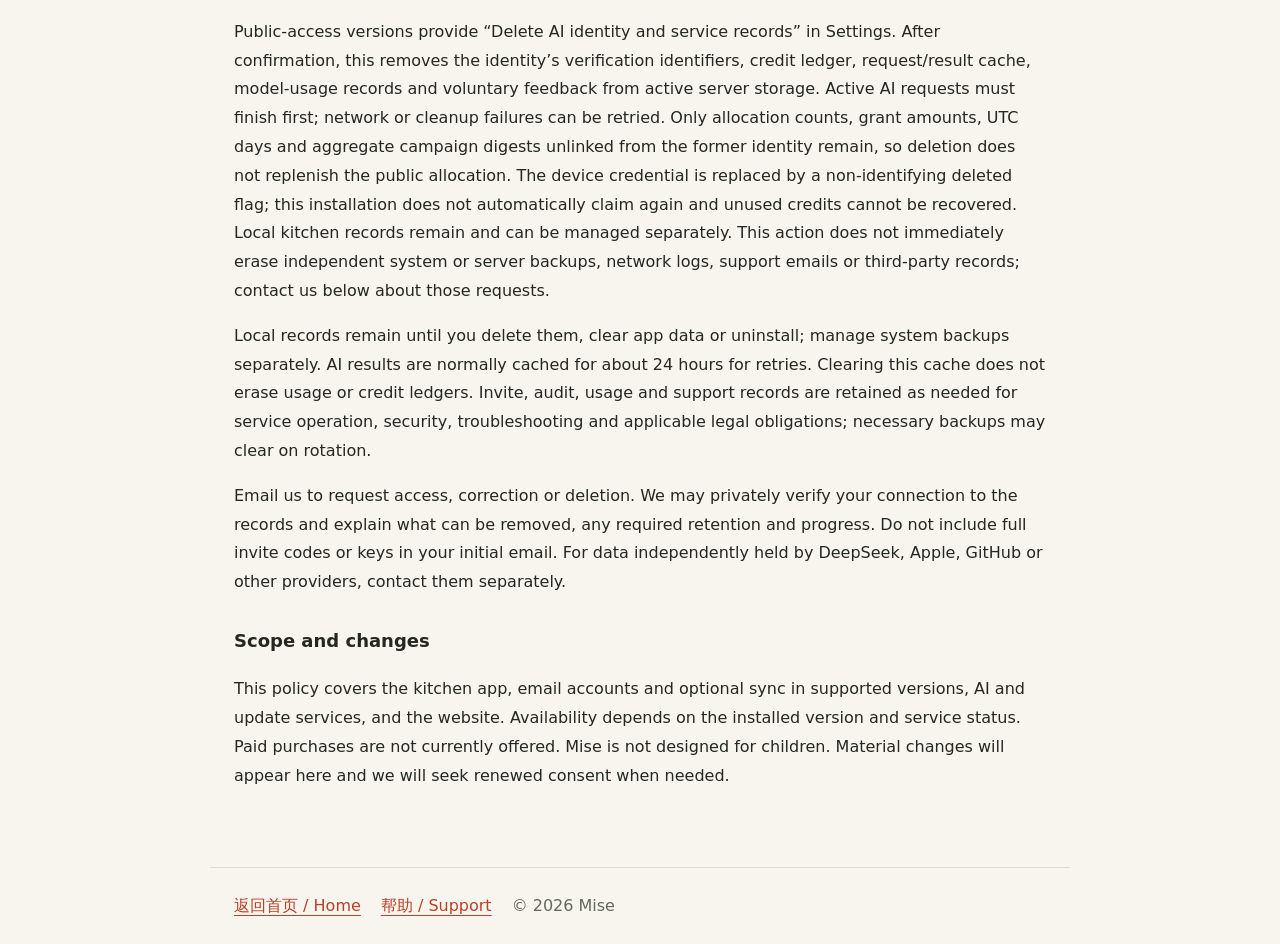
==== commit 0790c1af: "docs: explain password updates on both beta apps" ====
--- a/privacy.html
+++ b/privacy.html
@@ -5,7 +5,7 @@
 <div class="note">Mise 食序由项目维护者提供。隐私、数据访问或删除请求请联系 <a href="mailto:zyfeleven@gmail.com">zyfeleven@gmail.com</a>。请勿在公开 GitHub Issue 中发送邀请码、密码或私人厨房记录。</div>
 <h2>我们处理哪些数据</h2><ul><li><strong>设备上的厨房记录：</strong>库存、食材批次、菜谱、购物清单、用餐安排、做饭记录、Agent 任务及操作记录主要保存在本机。登录本身不会上传厨房记录，账号同步需要另外开启。系统备份可能另行保存设备数据，以你的系统设置为准。</li><li><strong>AI 输入：</strong>在你使用相关功能时，文字、选择的图片、菜谱链接，以及完成任务所需的库存、候选菜谱、任务目标、对话和工具结果，会发送到 Mise 的香港服务器。AI 所需内容继续发送给 DeepSeek，用于识别、生成菜谱和推进厨房任务。不会因为打开相册就上传整个照片库。</li><li><strong>服务记录：</strong>服务器保留邀请码验证和管理记录、AI 请求标识、时间、模型、Token 用量、点数变动及技术错误信息。网络服务可能产生包含 IP 地址等连接信息的访问日志。我们用这些记录提供服务、避免重复扣点、排查问题和防止滥用。</li><li><strong>支持信息：</strong>你通过邮件主动提交的联系信息和问题内容，用于回复、排障或处理数据请求。</li></ul>
 <h2>邮箱账号与可选云同步</h2>
-<p>支持密码登录的更新版本以邮箱和密码登录。验证码用于注册时验证邮箱、为旧账号首次设置密码、找回密码及敏感操作重新验证。较早的 0.4.0 安装包仍显示验证码登录；只有尚未设置密码的账号可继续使用该旧入口，具体可用性以安装的更新及服务状态为准。设置、重置或修改密码会让该账号所有旧登录失效；只有验证码入口的旧版本需要取得支持密码的更新后，才能再次登录。厨房数据和点数关联不会因此删除。服务器处理邮箱、账号与随机设备会话标识、验证和登录时间、会话有效期及撤销状态。</p>
+<p>支持密码登录的更新版本以邮箱和密码登录。验证码用于注册时验证邮箱、为旧账号首次设置密码、找回密码及敏感操作重新验证。iOS 和 Android 0.4.0 原始安装包仍显示验证码登录，可接收各自已发布的兼容密码补丁；联网启动下载后，需在下载完成后完全关闭并重新打开才会生效。发布补丁不代表某台设备已下载或激活，具体以设备账号页及服务状态为准。只有尚未设置密码的账号可继续使用旧验证码入口。设置、重置或修改密码会让该账号所有旧登录失效；只有验证码入口的旧版本需要取得支持密码的更新后，才能再次登录。厨房数据和点数关联不会因此删除。服务器处理邮箱、账号与随机设备会话标识、验证和登录时间、会话有效期及撤销状态。</p>
 <p>密码通过 HTTPS 传到账号服务器进行验证，服务器保存带独立随机盐的密码散列（scrypt），不保存明文密码。Mise 不把明文密码写入业务日志、本机持久存储或厨房同步数据。你可以主动使用系统密码管理器；其保存和同步由相应系统服务管理。为了安全重试，服务器会短暂保存操作证明散列及必要的加密登录回执，有效期为 2 分钟，过期后定期清理。登录限流记录包含邮箱和网络地址的加密散列及时间，超过 24 小时的记录会定期清理。</p>
 <p>验证码请求记录包含验证码的加密散列、发送结果及用于限流的按日网络地址散列；超过两天的请求记录会定期清理。发信服务商（当前为腾讯 QQ 邮箱）及你的收信服务商会处理收件地址和含验证码的邮件。密码不会包含在验证码邮件中。请勿向他人提供密码或验证码。</p>
 <p>访客厨房与账号厨房分开保存。只有你在“账号与同步”中明确开启同步，账号厨房才会上传到 Mise 的香港服务器，供登录同一账号的设备下载。内容包括库存与批次、菜谱及照片、购物清单、菜单、做饭记录、完整助手对话及附图、任务进度和待处理请求、操作与撤销记录、助手记忆、自定义分类和位置。同步处理已加入应用的数据，不会扫描整个相册。主题、语言、系统权限、登录凭据和设备验证证明不属于厨房同步内容。同步采用服务器访问控制，不是端到端加密。</p>
@@ -29,7 +29,7 @@
 <h3>What we process</h3><p>Inventory, recipes, shopping, meal plans, cooking records and Agent task/action history are primarily stored on your device. Signing in alone does not upload kitchen records; account synchronization is a separate choice in supported versions. Operating-system backups may separately retain device data according to your settings.</p><p>When you use AI, your text, selected images, recipe links and relevant kitchen context, task goals, conversation and tool results are sent to Mise’s Hong Kong server. Content needed for AI is forwarded to DeepSeek for recognition, recipe generation and task decisions. Selecting a photo does not upload your entire photo library.</p><p>The server retains invite verification/management records, request identifiers, times, models, token usage, credit entries and technical errors for service operation, safe retries, troubleshooting and abuse prevention. Network access logs may contain connection information such as IP addresses. Information you email us is used to answer your request.</p>
 <h3>Free AI allowance in public-access versions</h3><p>In versions offering public free access, an explicit claim creates a random installation identity and verifies the app and device. iOS uses Apple App Attest. Android uses a system hardware-key proof, checked by Mise against Google public trust anchors and certificate status. Proofs contain verification information such as app signing identity and device security state, but no kitchen content. The server retains hashes of the identity and attestation key to associate the credit ledger, prevent duplicate grants and address abuse. It does not retain raw attestation proofs. iOS may temporarily cache a proof in system secure storage; Android may use its app-private cache. The temporary proof is removed after successful verification. Access credentials remain in system secure storage.</p><p>Claims also use network addresses for short-term abuse limits. The server converts an address to a keyed hash scoped to a UTC day, removes hashes older than a two-day threshold during hourly cleanup, and expires temporary in-memory request counters. Reverse-proxy access logs are subject to their separate retention rules. While the identity exists, one-time grant and attestation hashes remain with security, usage and credit records. Verified mappings that never complete a claim are removed during regular cleanup after 24 hours. This is not a named account. Unlinked device credits do not provide account-based balance recovery; supported versions let you explicitly link existing credits to an email account. Login alone does not link or transfer balances. Device verification does not guarantee permanent uniqueness after reinstall. Devices that cannot pass verification may not be able to claim free access. Manual on-device kitchen tools remain available without claiming.</p>
 <h3>Email accounts and optional cloud synchronization</h3>
-<p>Updates with password support use an email address and password to sign in. Email codes verify registration, set the first password on a legacy account, reset a forgotten password and reverify sensitive actions. Earlier 0.4.0 binaries still show code-only login; that legacy entry remains available only for accounts without a password, depending on the installed update and service availability. Setting, resetting or changing a password revokes all previous sign-ins. A code-only version then needs a password-supporting update before it can sign in again. Kitchen data and credit links are preserved. The server processes your email, account and random device-session identifiers, verification/sign-in times, session expiry and revocation state.</p>
+<p>Updates with password support use an email address and password to sign in. Email codes verify registration, set the first password on a legacy account, reset a forgotten password and reverify sensitive actions. The original iOS and Android 0.4.0 binaries still show code-only login and can receive their respective published compatible password updates. Downloads start after an online launch and take effect after download on a later full close and reopen. Publication does not confirm a particular device has downloaded or activated an update; check its account page and service availability. The legacy code-only entry remains available only for accounts without a password. Setting, resetting or changing a password revokes all previous sign-ins. A code-only version then needs a password-supporting update before it can sign in again. Kitchen data and credit links are preserved. The server processes your email, account and random device-session identifiers, verification/sign-in times, session expiry and revocation state.</p>
 <p>Passwords travel over HTTPS to the account server for verification. The server stores a separately salted password hash using scrypt, not the plaintext password. Mise does not write plaintext passwords to business logs, persistent app storage or kitchen sync data. If you choose to use your system password manager, that service manages its own storage and synchronization. Safe retries temporarily retain an operation-proof hash and, where needed, an encrypted sign-in receipt, valid for two minutes and periodically removed after expiry. Login rate-limit records contain keyed email and network-address hashes and times; records older than 24 hours are periodically removed.</p>
 <p>Code-request records include a keyed code hash, delivery result and daily keyed network-address hash for rate limits; records older than two days are periodically removed. Our sending provider, currently Tencent QQ Mail, and your receiving provider process the recipient address and email containing the code. Passwords are not included in code emails. Never share a password or verification code.</p>
 <p>Guest and account kitchens are stored separately. Only enabling synchronization under Account &amp; sync uploads the account kitchen to Mise's Hong Kong server for devices signed into that account. It includes inventory and lots, recipes and photos, shopping lists, meal plans, cooking records, complete Agent conversations and attachments, task progress and pending requests, action/undo records, memory, and custom categories/locations. It covers data added to the app, not your entire photo library. Theme, language, OS permissions, login credentials and device-attestation proofs are excluded. Synchronization uses server access controls; it is not end-to-end encrypted.</p>
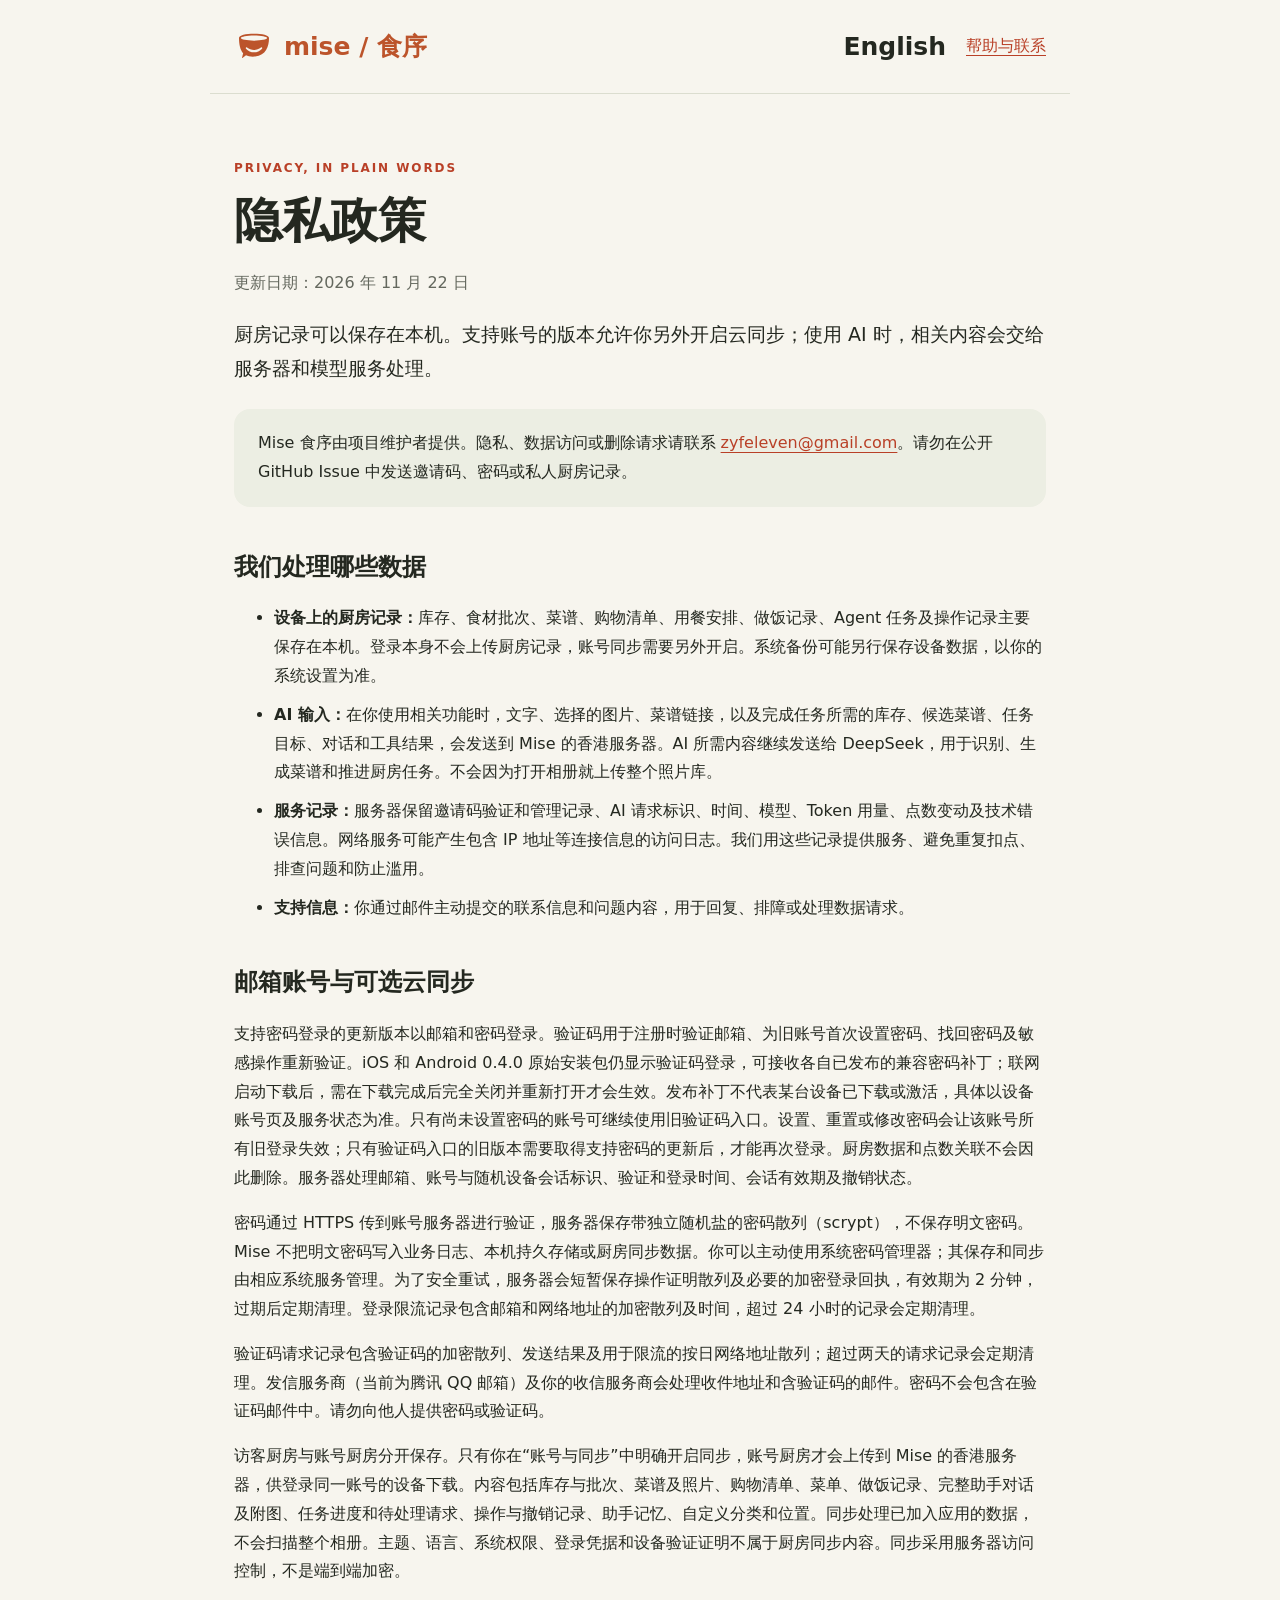
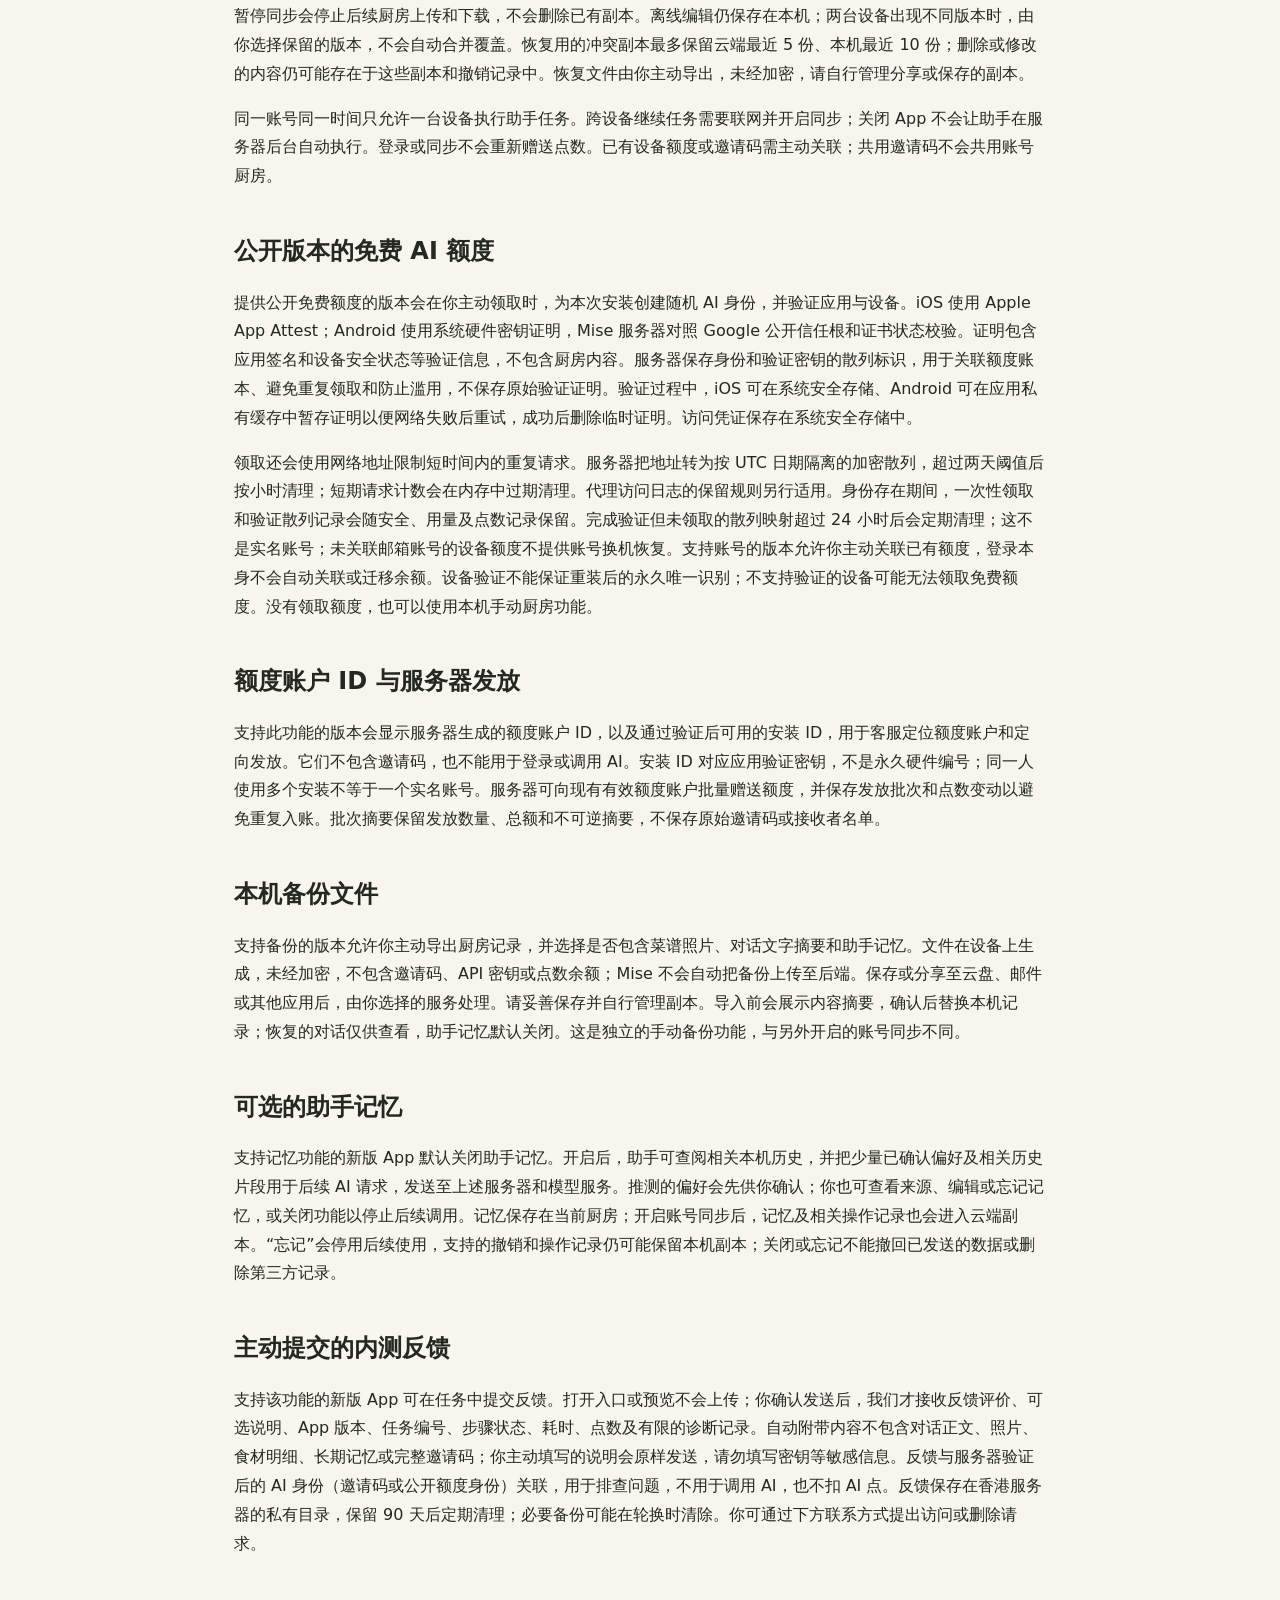
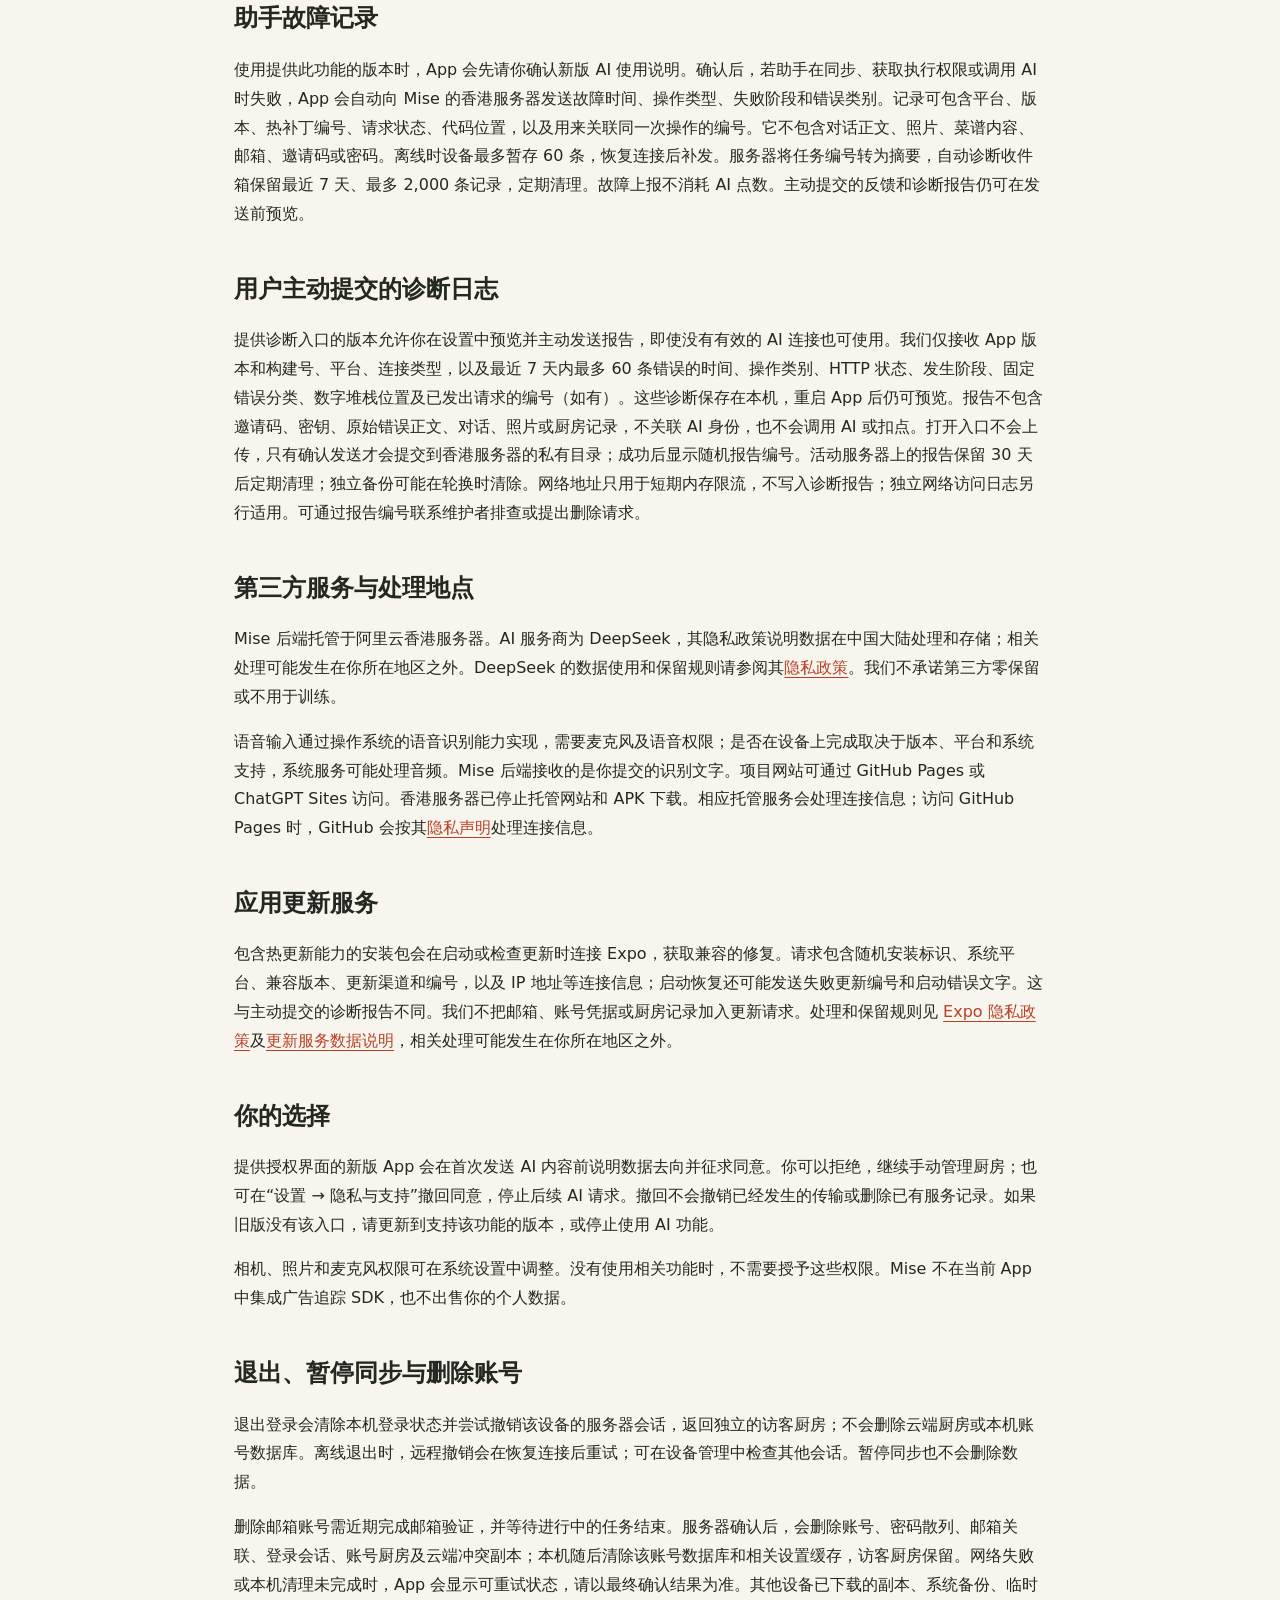
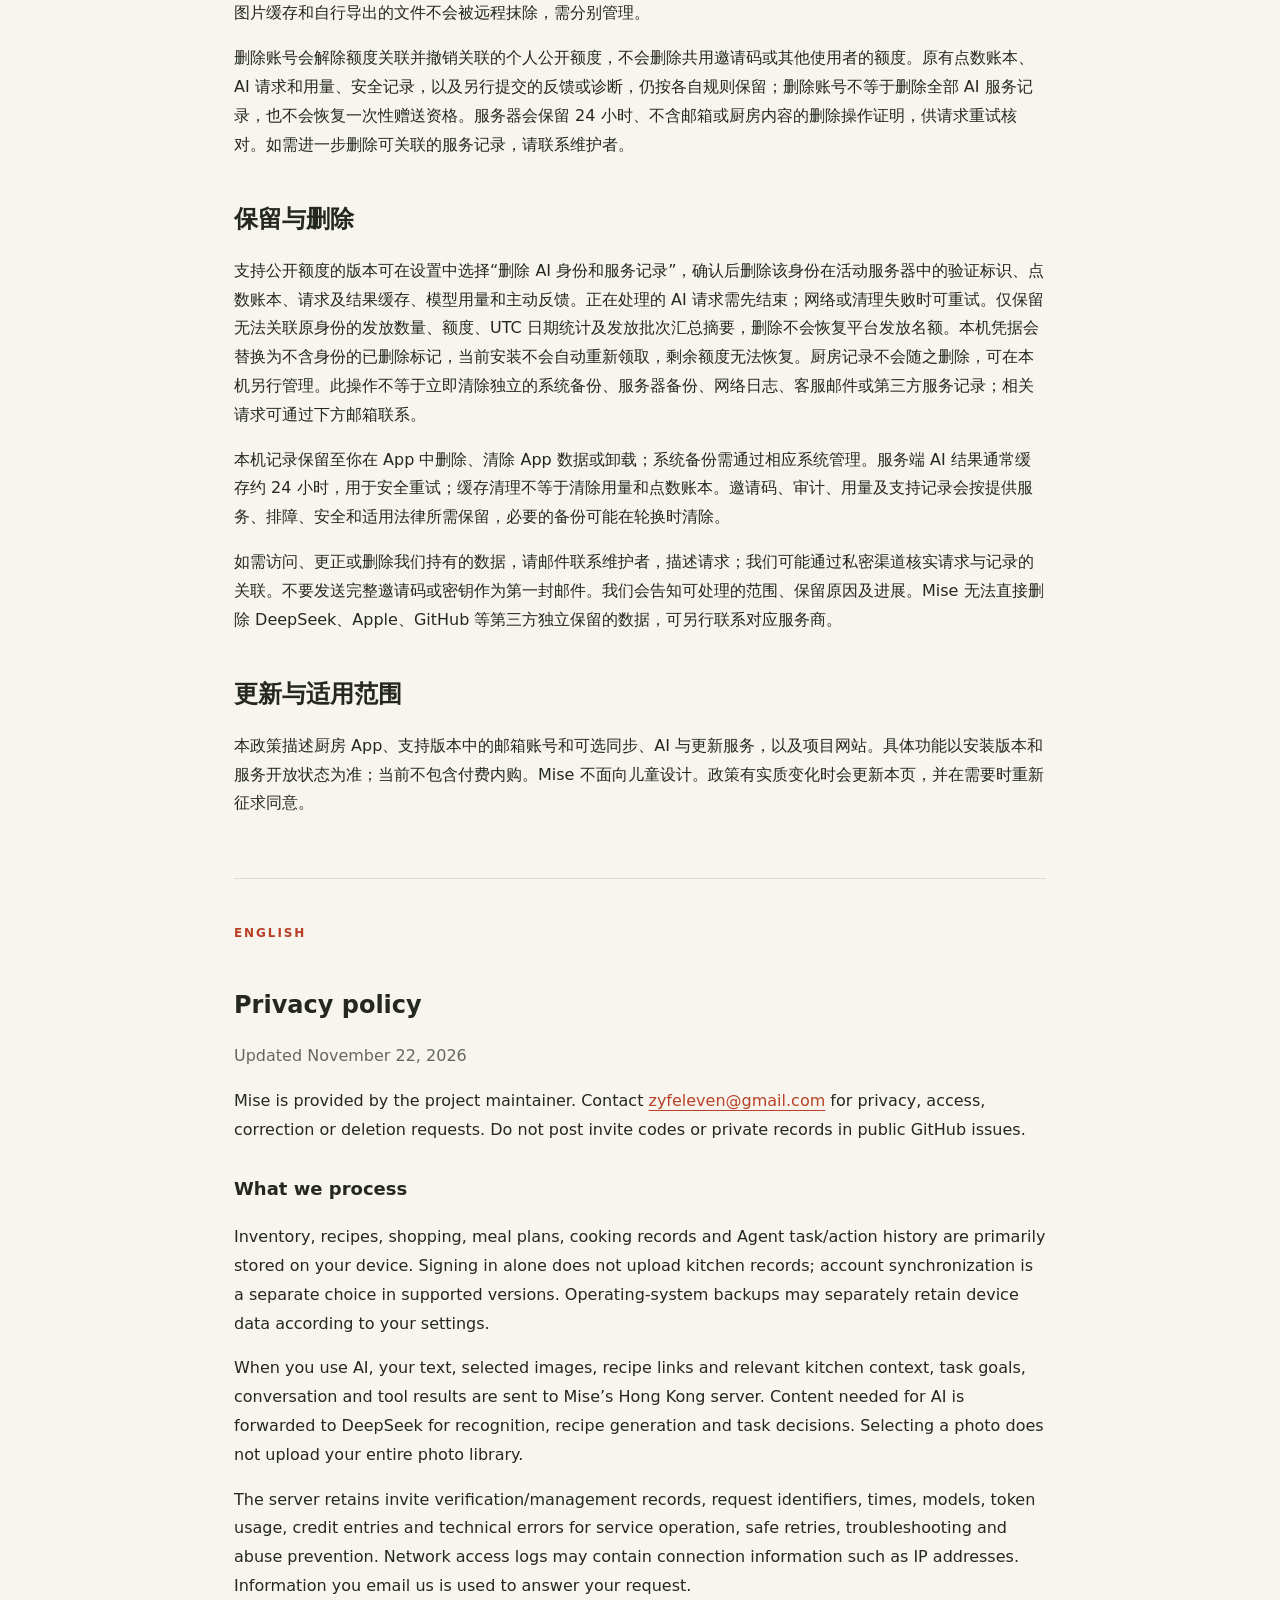
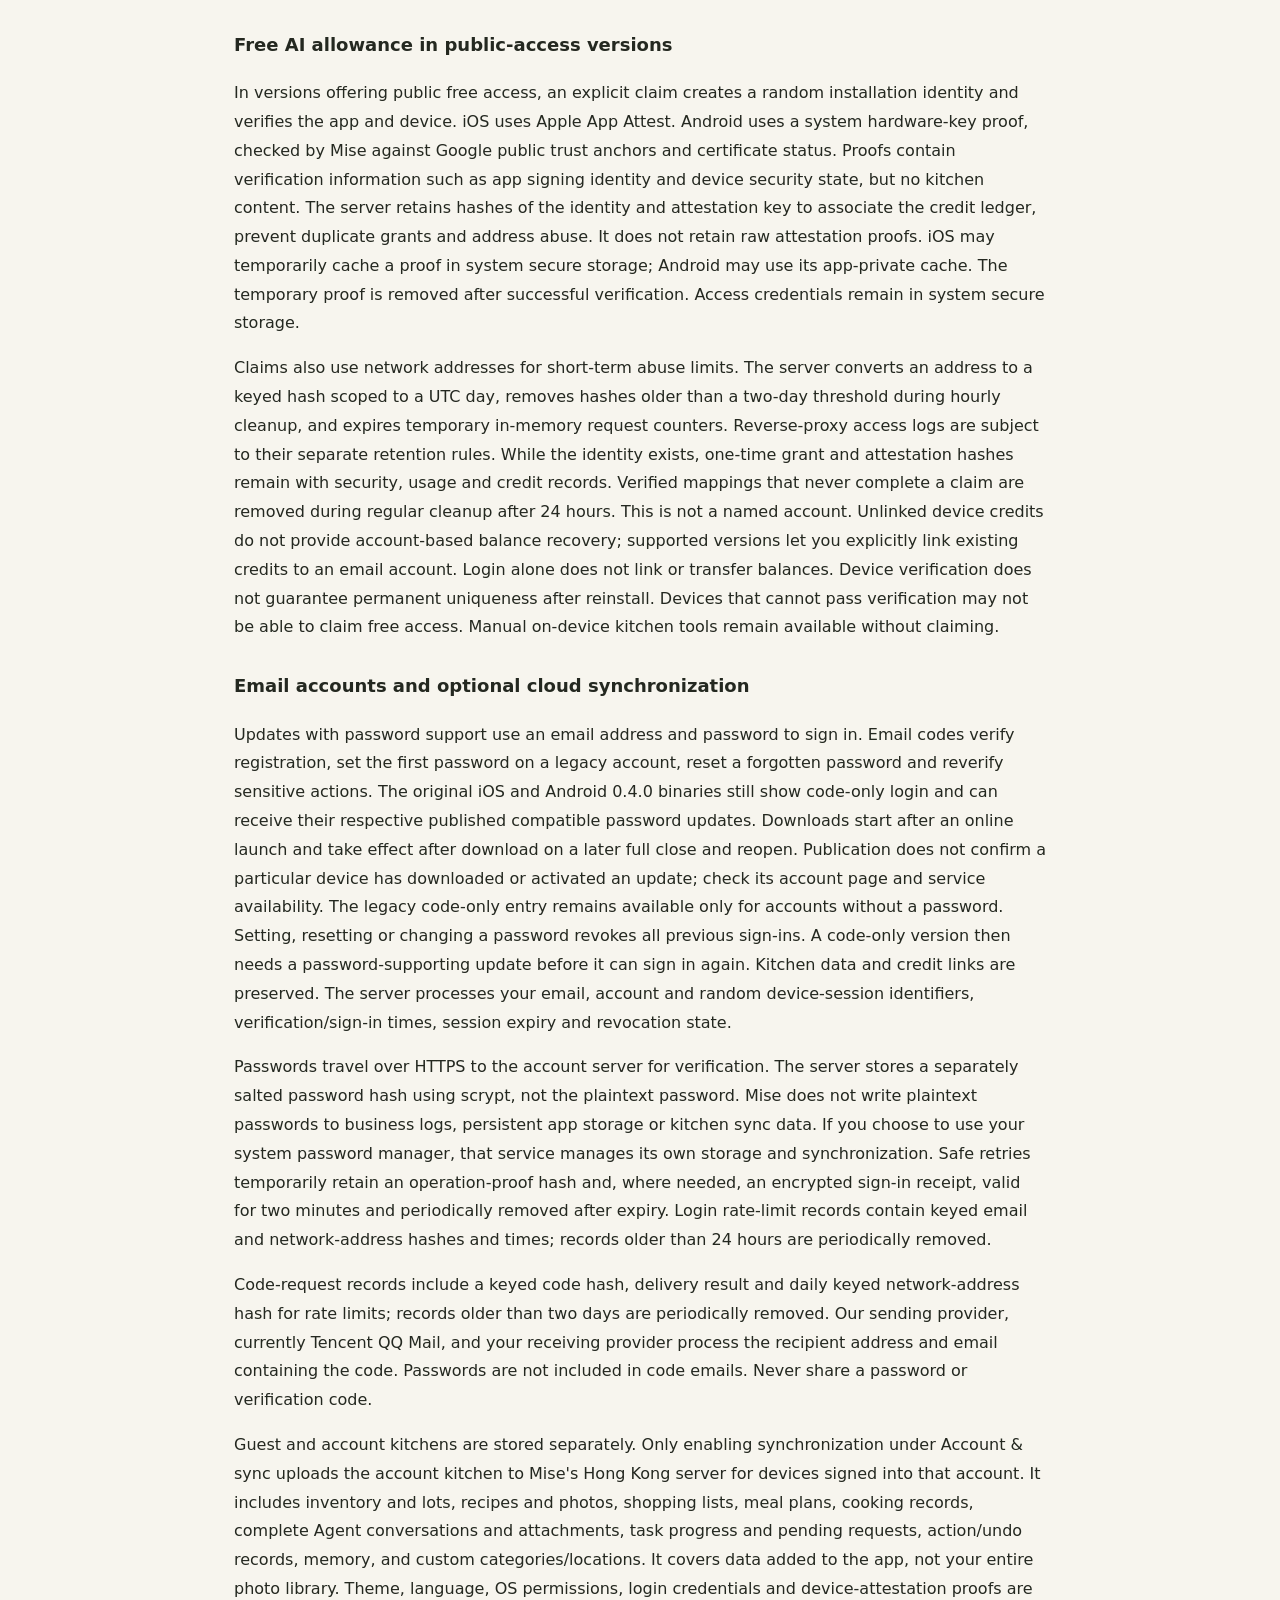
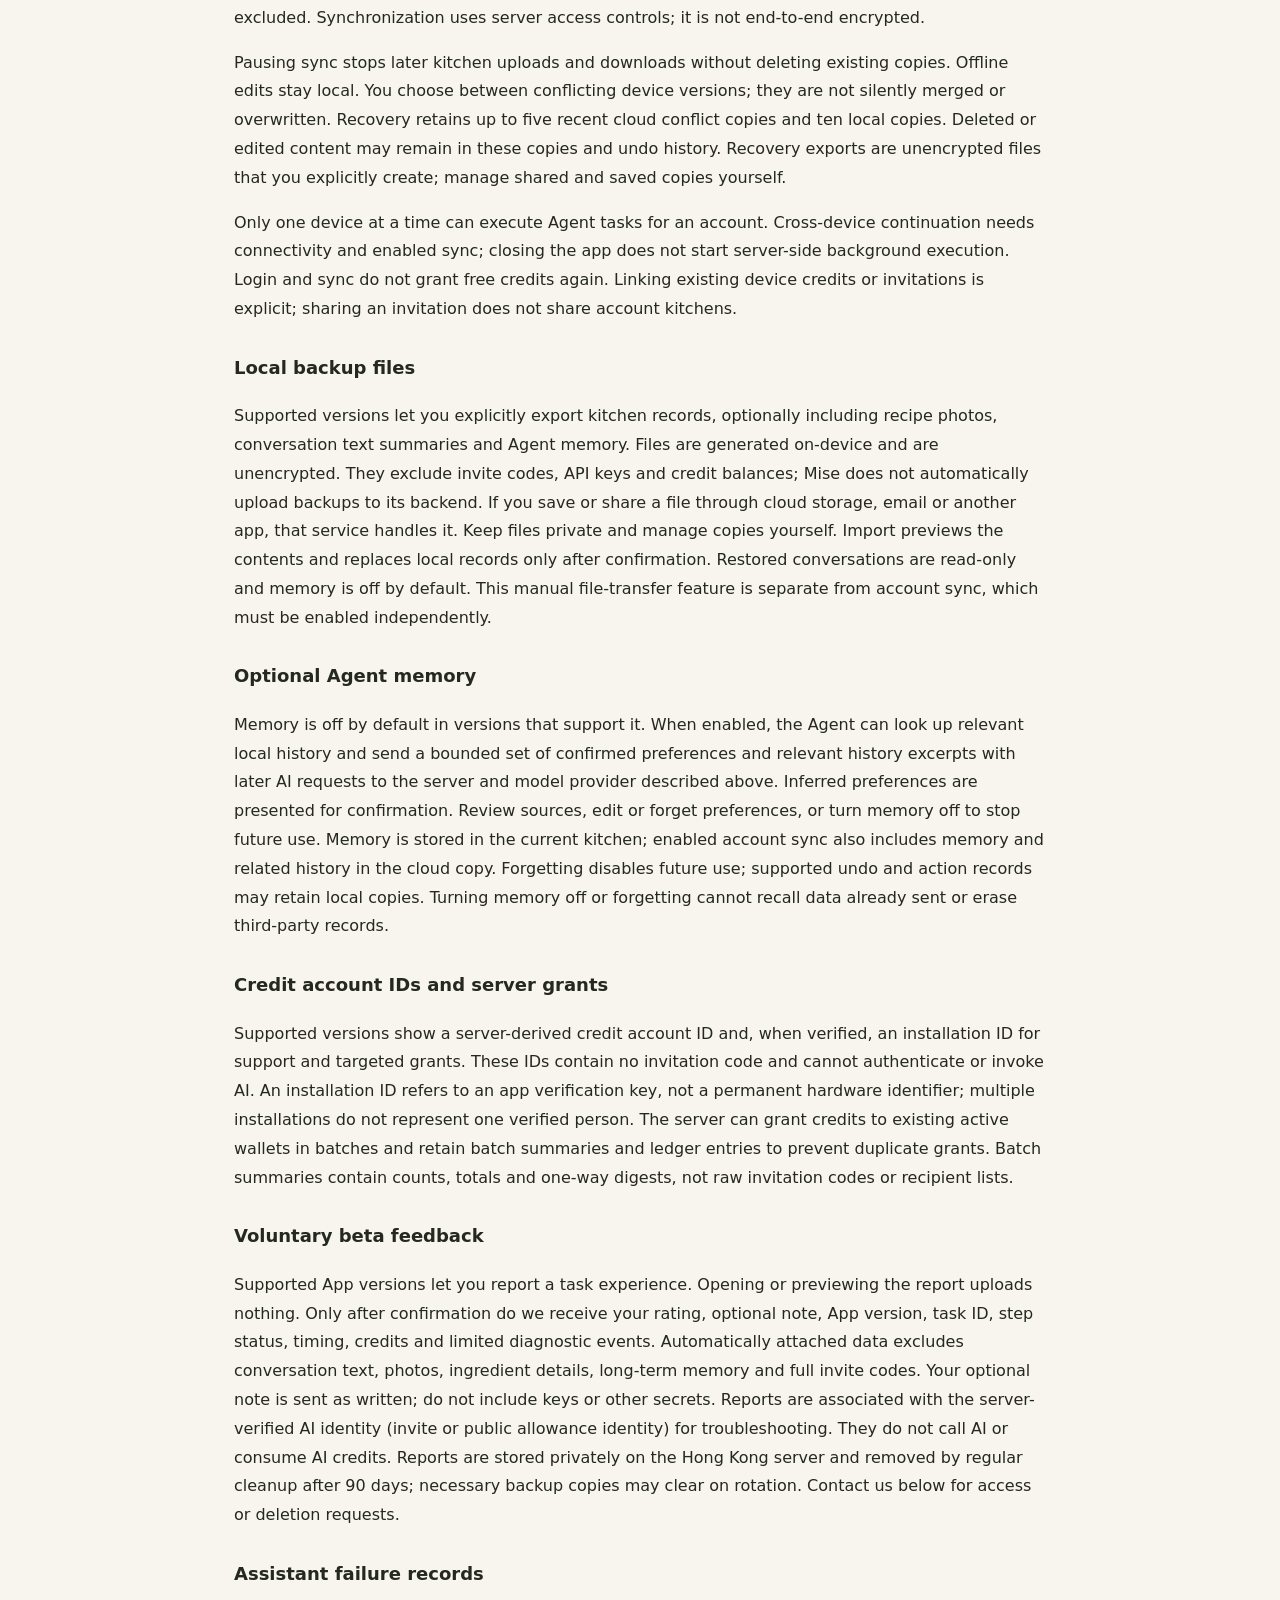
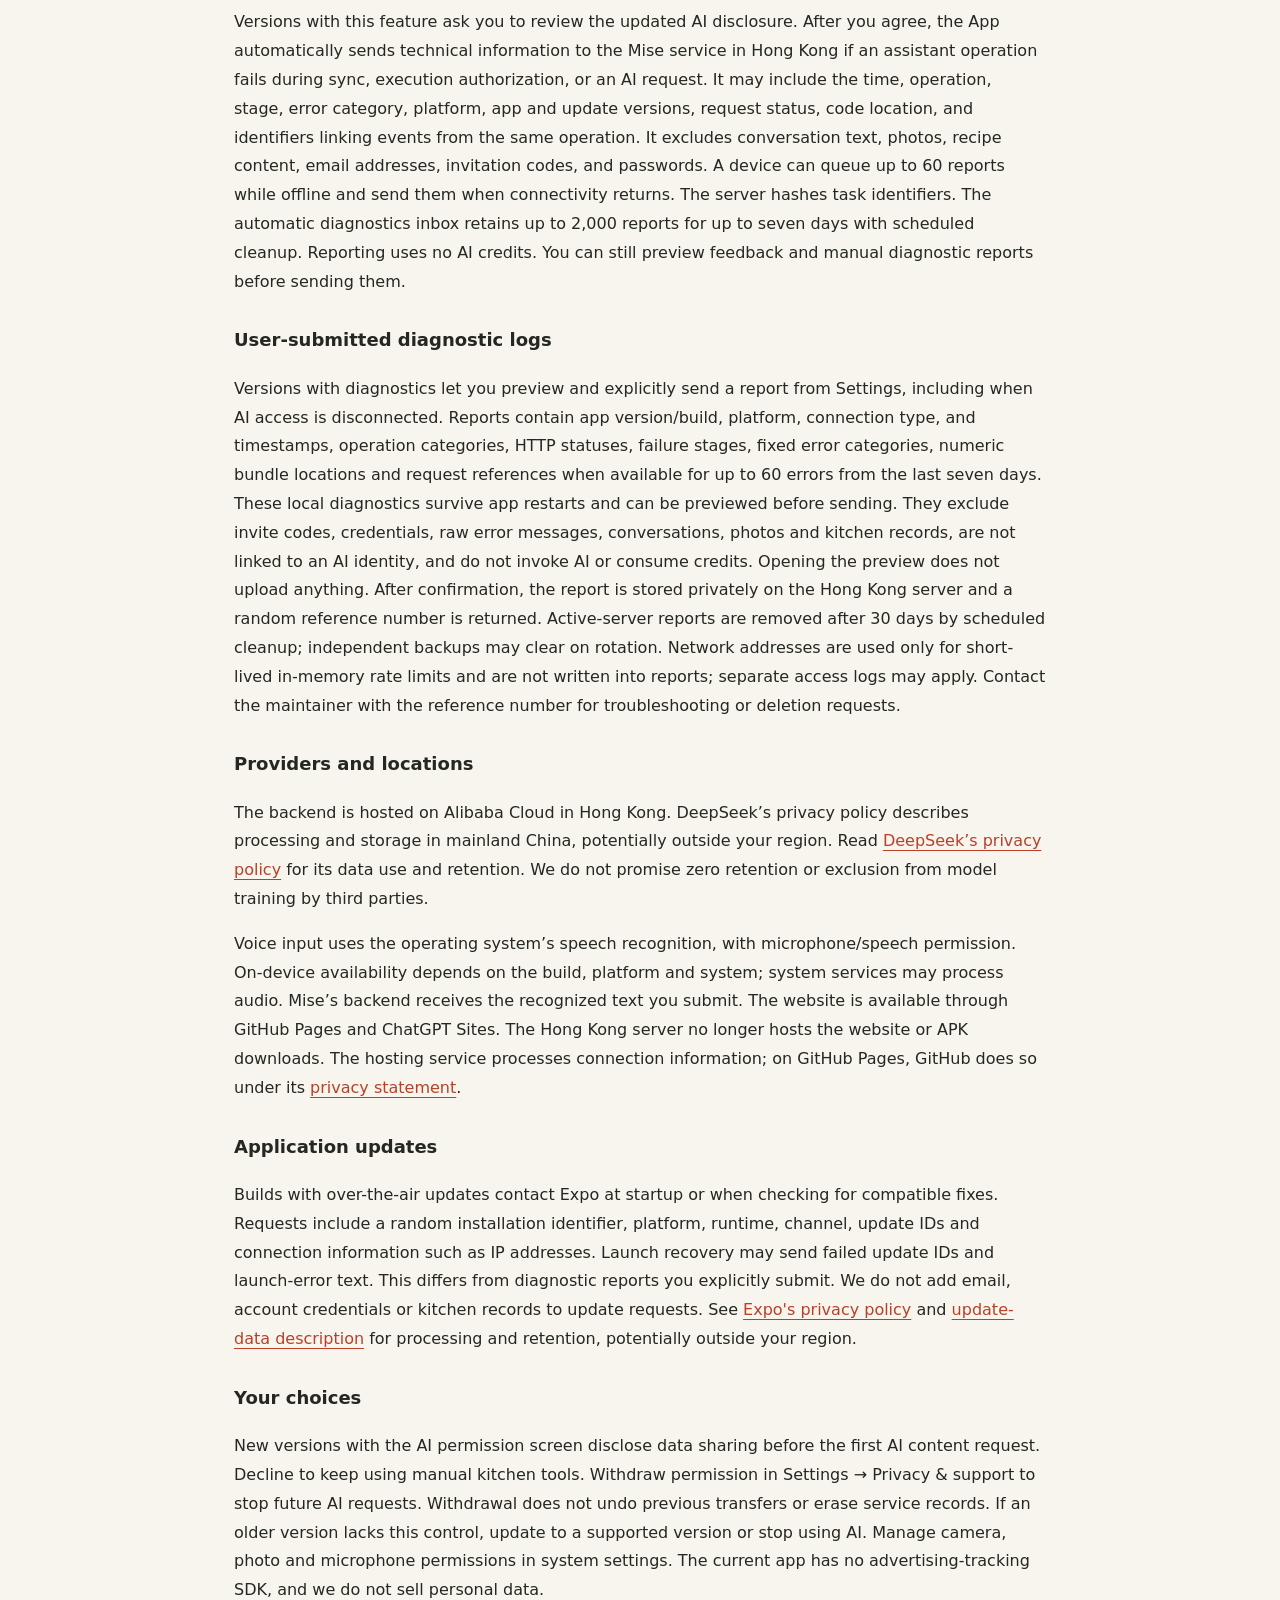
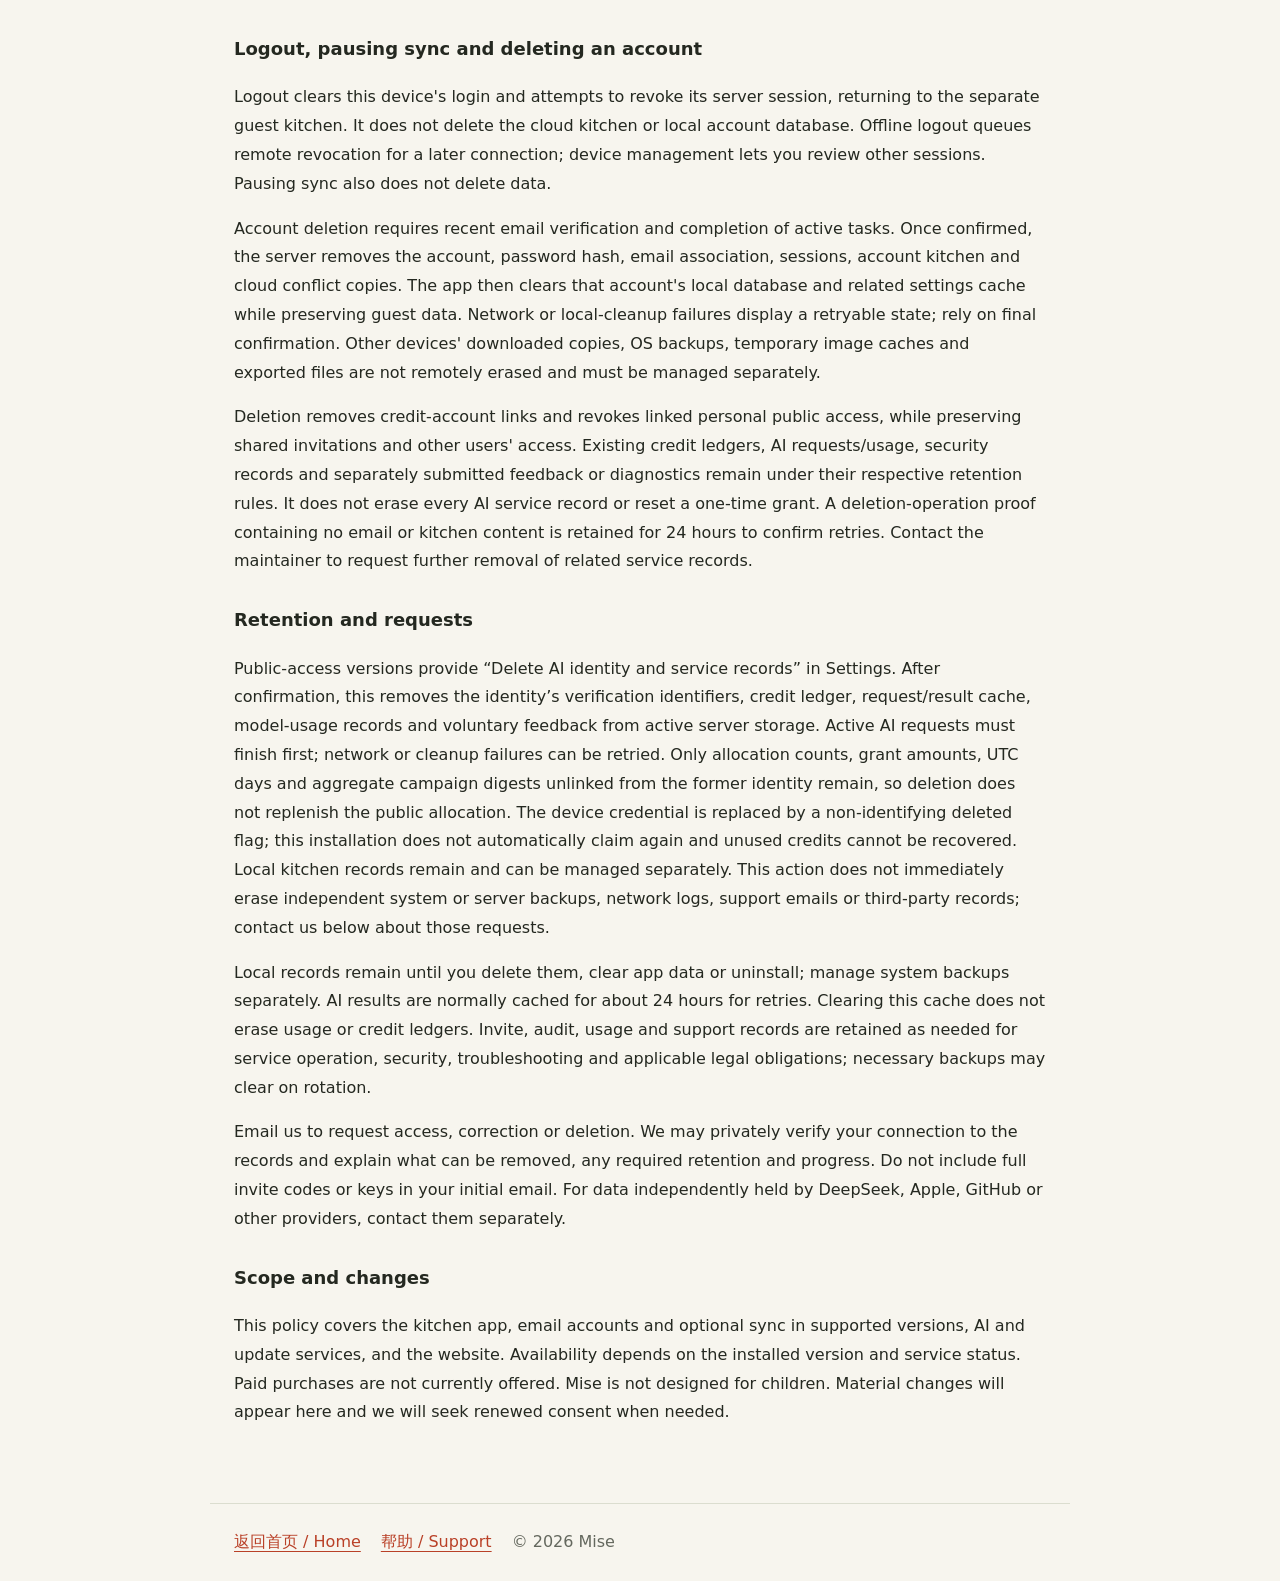
==== commit e42369a8: "docs: explain consent-based assistant failure reporting" ====
--- a/privacy.html
+++ b/privacy.html
@@ -1,7 +1,7 @@
 <!doctype html>
 <html lang="zh-CN"><head><meta charset="utf-8"><meta name="viewport" content="width=device-width,initial-scale=1"><meta name="description" content="Mise 食序隐私政策：本机记录、邮箱账号、可选同步、AI 与应用更新。"><title>隐私政策 · Mise 食序</title><link rel="stylesheet" href="legal.css"><link rel="icon" href="assets/mise-mark.svg" type="image/svg+xml"></head>
 <body><header><a class="legal-brand" href="./"><img src="assets/mise-symbol.svg" alt="" width="40" height="40">mise / 食序</a><nav aria-label="页面导航"><a href="#english" lang="en">English</a><a href="support.html">帮助与联系</a></nav></header>
-<main><p class="eyebrow">PRIVACY, IN PLAIN WORDS</p><h1>隐私政策</h1><p class="muted">更新日期：2026 年 11 月 11 日</p><p class="lede">厨房记录可以保存在本机。支持账号的版本允许你另外开启云同步；使用 AI 时，相关内容会交给服务器和模型服务处理。</p>
+<main><p class="eyebrow">PRIVACY, IN PLAIN WORDS</p><h1>隐私政策</h1><p class="muted">更新日期：2026 年 11 月 22 日</p><p class="lede">厨房记录可以保存在本机。支持账号的版本允许你另外开启云同步；使用 AI 时，相关内容会交给服务器和模型服务处理。</p>
 <div class="note">Mise 食序由项目维护者提供。隐私、数据访问或删除请求请联系 <a href="mailto:zyfeleven@gmail.com">zyfeleven@gmail.com</a>。请勿在公开 GitHub Issue 中发送邀请码、密码或私人厨房记录。</div>
 <h2>我们处理哪些数据</h2><ul><li><strong>设备上的厨房记录：</strong>库存、食材批次、菜谱、购物清单、用餐安排、做饭记录、Agent 任务及操作记录主要保存在本机。登录本身不会上传厨房记录，账号同步需要另外开启。系统备份可能另行保存设备数据，以你的系统设置为准。</li><li><strong>AI 输入：</strong>在你使用相关功能时，文字、选择的图片、菜谱链接，以及完成任务所需的库存、候选菜谱、任务目标、对话和工具结果，会发送到 Mise 的香港服务器。AI 所需内容继续发送给 DeepSeek，用于识别、生成菜谱和推进厨房任务。不会因为打开相册就上传整个照片库。</li><li><strong>服务记录：</strong>服务器保留邀请码验证和管理记录、AI 请求标识、时间、模型、Token 用量、点数变动及技术错误信息。网络服务可能产生包含 IP 地址等连接信息的访问日志。我们用这些记录提供服务、避免重复扣点、排查问题和防止滥用。</li><li><strong>支持信息：</strong>你通过邮件主动提交的联系信息和问题内容，用于回复、排障或处理数据请求。</li></ul>
 <h2>邮箱账号与可选云同步</h2>
@@ -15,6 +15,7 @@
 <h2>额度账户 ID 与服务器发放</h2><p>支持此功能的版本会显示服务器生成的额度账户 ID，以及通过验证后可用的安装 ID，用于客服定位额度账户和定向发放。它们不包含邀请码，也不能用于登录或调用 AI。安装 ID 对应应用验证密钥，不是永久硬件编号；同一人使用多个安装不等于一个实名账号。服务器可向现有有效额度账户批量赠送额度，并保存发放批次和点数变动以避免重复入账。批次摘要保留发放数量、总额和不可逆摘要，不保存原始邀请码或接收者名单。</p>
 <h2>本机备份文件</h2><p>支持备份的版本允许你主动导出厨房记录，并选择是否包含菜谱照片、对话文字摘要和助手记忆。文件在设备上生成，未经加密，不包含邀请码、API 密钥或点数余额；Mise 不会自动把备份上传至后端。保存或分享至云盘、邮件或其他应用后，由你选择的服务处理。请妥善保存并自行管理副本。导入前会展示内容摘要，确认后替换本机记录；恢复的对话仅供查看，助手记忆默认关闭。这是独立的手动备份功能，与另外开启的账号同步不同。</p><h2>可选的助手记忆</h2><p>支持记忆功能的新版 App 默认关闭助手记忆。开启后，助手可查阅相关本机历史，并把少量已确认偏好及相关历史片段用于后续 AI 请求，发送至上述服务器和模型服务。推测的偏好会先供你确认；你也可查看来源、编辑或忘记记忆，或关闭功能以停止后续调用。记忆保存在当前厨房；开启账号同步后，记忆及相关操作记录也会进入云端副本。“忘记”会停用后续使用，支持的撤销和操作记录仍可能保留本机副本；关闭或忘记不能撤回已发送的数据或删除第三方记录。</p>
 <h2>主动提交的内测反馈</h2><p>支持该功能的新版 App 可在任务中提交反馈。打开入口或预览不会上传；你确认发送后，我们才接收反馈评价、可选说明、App 版本、任务编号、步骤状态、耗时、点数及有限的诊断记录。自动附带内容不包含对话正文、照片、食材明细、长期记忆或完整邀请码；你主动填写的说明会原样发送，请勿填写密钥等敏感信息。反馈与服务器验证后的 AI 身份（邀请码或公开额度身份）关联，用于排查问题，不用于调用 AI，也不扣 AI 点。反馈保存在香港服务器的私有目录，保留 90 天后定期清理；必要备份可能在轮换时清除。你可通过下方联系方式提出访问或删除请求。</p>
+<h2>助手故障记录</h2><p>使用提供此功能的版本时，App 会先请你确认新版 AI 使用说明。确认后，若助手在同步、获取执行权限或调用 AI 时失败，App 会自动向 Mise 的香港服务器发送故障时间、操作类型、失败阶段和错误类别。记录可包含平台、版本、热补丁编号、请求状态、代码位置，以及用来关联同一次操作的编号。它不包含对话正文、照片、菜谱内容、邮箱、邀请码或密码。离线时设备最多暂存 60 条，恢复连接后补发。服务器将任务编号转为摘要，自动诊断收件箱保留最近 7 天、最多 2,000 条记录，定期清理。故障上报不消耗 AI 点数。主动提交的反馈和诊断报告仍可在发送前预览。</p>
 <h2>用户主动提交的诊断日志</h2><p>提供诊断入口的版本允许你在设置中预览并主动发送报告，即使没有有效的 AI 连接也可使用。我们仅接收 App 版本和构建号、平台、连接类型，以及最近 7 天内最多 60 条错误的时间、操作类别、HTTP 状态、发生阶段、固定错误分类、数字堆栈位置及已发出请求的编号（如有）。这些诊断保存在本机，重启 App 后仍可预览。报告不包含邀请码、密钥、原始错误正文、对话、照片或厨房记录，不关联 AI 身份，也不会调用 AI 或扣点。打开入口不会上传，只有确认发送才会提交到香港服务器的私有目录；成功后显示随机报告编号。活动服务器上的报告保留 30 天后定期清理；独立备份可能在轮换时清除。网络地址只用于短期内存限流，不写入诊断报告；独立网络访问日志另行适用。可通过报告编号联系维护者排查或提出删除请求。</p>
 <h2>第三方服务与处理地点</h2><p>Mise 后端托管于阿里云香港服务器。AI 服务商为 DeepSeek，其隐私政策说明数据在中国大陆处理和存储；相关处理可能发生在你所在地区之外。DeepSeek 的数据使用和保留规则请参阅其<a href="https://cdn.deepseek.com/policies/zh-CN/deepseek-privacy-policy.html">隐私政策</a>。我们不承诺第三方零保留或不用于训练。</p><p>语音输入通过操作系统的语音识别能力实现，需要麦克风及语音权限；是否在设备上完成取决于版本、平台和系统支持，系统服务可能处理音频。Mise 后端接收的是你提交的识别文字。项目网站可通过 GitHub Pages 或 ChatGPT Sites 访问。香港服务器已停止托管网站和 APK 下载。相应托管服务会处理连接信息；访问 GitHub Pages 时，GitHub 会按其<a href="https://docs.github.com/en/site-policy/privacy-policies/github-general-privacy-statement">隐私声明</a>处理连接信息。</p>
 <h2>应用更新服务</h2><p>包含热更新能力的安装包会在启动或检查更新时连接 Expo，获取兼容的修复。请求包含随机安装标识、系统平台、兼容版本、更新渠道和编号，以及 IP 地址等连接信息；启动恢复还可能发送失败更新编号和启动错误文字。这与主动提交的诊断报告不同。我们不把邮箱、账号凭据或厨房记录加入更新请求。处理和保留规则见 <a href="https://expo.dev/privacy">Expo 隐私政策</a>及<a href="https://docs.expo.dev/eas-update/store-privacy-declarations/">更新服务数据说明</a>，相关处理可能发生在你所在地区之外。</p>
@@ -25,7 +26,7 @@
 <p>删除账号会解除额度关联并撤销关联的个人公开额度，不会删除共用邀请码或其他使用者的额度。原有点数账本、AI 请求和用量、安全记录，以及另行提交的反馈或诊断，仍按各自规则保留；删除账号不等于删除全部 AI 服务记录，也不会恢复一次性赠送资格。服务器会保留 24 小时、不含邮箱或厨房内容的删除操作证明，供请求重试核对。如需进一步删除可关联的服务记录，请联系维护者。</p>
 <h2>保留与删除</h2><p>支持公开额度的版本可在设置中选择“删除 AI 身份和服务记录”，确认后删除该身份在活动服务器中的验证标识、点数账本、请求及结果缓存、模型用量和主动反馈。正在处理的 AI 请求需先结束；网络或清理失败时可重试。仅保留无法关联原身份的发放数量、额度、UTC 日期统计及发放批次汇总摘要，删除不会恢复平台发放名额。本机凭据会替换为不含身份的已删除标记，当前安装不会自动重新领取，剩余额度无法恢复。厨房记录不会随之删除，可在本机另行管理。此操作不等于立即清除独立的系统备份、服务器备份、网络日志、客服邮件或第三方服务记录；相关请求可通过下方邮箱联系。</p><p>本机记录保留至你在 App 中删除、清除 App 数据或卸载；系统备份需通过相应系统管理。服务端 AI 结果通常缓存约 24 小时，用于安全重试；缓存清理不等于清除用量和点数账本。邀请码、审计、用量及支持记录会按提供服务、排障、安全和适用法律所需保留，必要的备份可能在轮换时清除。</p><p>如需访问、更正或删除我们持有的数据，请邮件联系维护者，描述请求；我们可能通过私密渠道核实请求与记录的关联。不要发送完整邀请码或密钥作为第一封邮件。我们会告知可处理的范围、保留原因及进展。Mise 无法直接删除 DeepSeek、Apple、GitHub 等第三方独立保留的数据，可另行联系对应服务商。</p>
 <h2>更新与适用范围</h2><p>本政策描述厨房 App、支持版本中的邮箱账号和可选同步、AI 与更新服务，以及项目网站。具体功能以安装版本和服务开放状态为准；当前不包含付费内购。Mise 不面向儿童设计。政策有实质变化时会更新本页，并在需要时重新征求同意。</p>
-<section id="english" lang="en" class="language"><p class="eyebrow">ENGLISH</p><h2>Privacy policy</h2><p class="muted">Updated November 11, 2026</p><p>Mise is provided by the project maintainer. Contact <a href="mailto:zyfeleven@gmail.com">zyfeleven@gmail.com</a> for privacy, access, correction or deletion requests. Do not post invite codes or private records in public GitHub issues.</p>
+<section id="english" lang="en" class="language"><p class="eyebrow">ENGLISH</p><h2>Privacy policy</h2><p class="muted">Updated November 22, 2026</p><p>Mise is provided by the project maintainer. Contact <a href="mailto:zyfeleven@gmail.com">zyfeleven@gmail.com</a> for privacy, access, correction or deletion requests. Do not post invite codes or private records in public GitHub issues.</p>
 <h3>What we process</h3><p>Inventory, recipes, shopping, meal plans, cooking records and Agent task/action history are primarily stored on your device. Signing in alone does not upload kitchen records; account synchronization is a separate choice in supported versions. Operating-system backups may separately retain device data according to your settings.</p><p>When you use AI, your text, selected images, recipe links and relevant kitchen context, task goals, conversation and tool results are sent to Mise’s Hong Kong server. Content needed for AI is forwarded to DeepSeek for recognition, recipe generation and task decisions. Selecting a photo does not upload your entire photo library.</p><p>The server retains invite verification/management records, request identifiers, times, models, token usage, credit entries and technical errors for service operation, safe retries, troubleshooting and abuse prevention. Network access logs may contain connection information such as IP addresses. Information you email us is used to answer your request.</p>
 <h3>Free AI allowance in public-access versions</h3><p>In versions offering public free access, an explicit claim creates a random installation identity and verifies the app and device. iOS uses Apple App Attest. Android uses a system hardware-key proof, checked by Mise against Google public trust anchors and certificate status. Proofs contain verification information such as app signing identity and device security state, but no kitchen content. The server retains hashes of the identity and attestation key to associate the credit ledger, prevent duplicate grants and address abuse. It does not retain raw attestation proofs. iOS may temporarily cache a proof in system secure storage; Android may use its app-private cache. The temporary proof is removed after successful verification. Access credentials remain in system secure storage.</p><p>Claims also use network addresses for short-term abuse limits. The server converts an address to a keyed hash scoped to a UTC day, removes hashes older than a two-day threshold during hourly cleanup, and expires temporary in-memory request counters. Reverse-proxy access logs are subject to their separate retention rules. While the identity exists, one-time grant and attestation hashes remain with security, usage and credit records. Verified mappings that never complete a claim are removed during regular cleanup after 24 hours. This is not a named account. Unlinked device credits do not provide account-based balance recovery; supported versions let you explicitly link existing credits to an email account. Login alone does not link or transfer balances. Device verification does not guarantee permanent uniqueness after reinstall. Devices that cannot pass verification may not be able to claim free access. Manual on-device kitchen tools remain available without claiming.</p>
 <h3>Email accounts and optional cloud synchronization</h3>
@@ -38,6 +39,7 @@
 <h3>Local backup files</h3><p>Supported versions let you explicitly export kitchen records, optionally including recipe photos, conversation text summaries and Agent memory. Files are generated on-device and are unencrypted. They exclude invite codes, API keys and credit balances; Mise does not automatically upload backups to its backend. If you save or share a file through cloud storage, email or another app, that service handles it. Keep files private and manage copies yourself. Import previews the contents and replaces local records only after confirmation. Restored conversations are read-only and memory is off by default. This manual file-transfer feature is separate from account sync, which must be enabled independently.</p><h3>Optional Agent memory</h3><p>Memory is off by default in versions that support it. When enabled, the Agent can look up relevant local history and send a bounded set of confirmed preferences and relevant history excerpts with later AI requests to the server and model provider described above. Inferred preferences are presented for confirmation. Review sources, edit or forget preferences, or turn memory off to stop future use. Memory is stored in the current kitchen; enabled account sync also includes memory and related history in the cloud copy. Forgetting disables future use; supported undo and action records may retain local copies. Turning memory off or forgetting cannot recall data already sent or erase third-party records.</p>
 <h3>Credit account IDs and server grants</h3><p>Supported versions show a server-derived credit account ID and, when verified, an installation ID for support and targeted grants. These IDs contain no invitation code and cannot authenticate or invoke AI. An installation ID refers to an app verification key, not a permanent hardware identifier; multiple installations do not represent one verified person. The server can grant credits to existing active wallets in batches and retain batch summaries and ledger entries to prevent duplicate grants. Batch summaries contain counts, totals and one-way digests, not raw invitation codes or recipient lists.</p>
 <h3>Voluntary beta feedback</h3><p>Supported App versions let you report a task experience. Opening or previewing the report uploads nothing. Only after confirmation do we receive your rating, optional note, App version, task ID, step status, timing, credits and limited diagnostic events. Automatically attached data excludes conversation text, photos, ingredient details, long-term memory and full invite codes. Your optional note is sent as written; do not include keys or other secrets. Reports are associated with the server-verified AI identity (invite or public allowance identity) for troubleshooting. They do not call AI or consume AI credits. Reports are stored privately on the Hong Kong server and removed by regular cleanup after 90 days; necessary backup copies may clear on rotation. Contact us below for access or deletion requests.</p>
+<h3>Assistant failure records</h3><p>Versions with this feature ask you to review the updated AI disclosure. After you agree, the App automatically sends technical information to the Mise service in Hong Kong if an assistant operation fails during sync, execution authorization, or an AI request. It may include the time, operation, stage, error category, platform, app and update versions, request status, code location, and identifiers linking events from the same operation. It excludes conversation text, photos, recipe content, email addresses, invitation codes, and passwords. A device can queue up to 60 reports while offline and send them when connectivity returns. The server hashes task identifiers. The automatic diagnostics inbox retains up to 2,000 reports for up to seven days with scheduled cleanup. Reporting uses no AI credits. You can still preview feedback and manual diagnostic reports before sending them.</p>
 <h3>User-submitted diagnostic logs</h3><p>Versions with diagnostics let you preview and explicitly send a report from Settings, including when AI access is disconnected. Reports contain app version/build, platform, connection type, and timestamps, operation categories, HTTP statuses, failure stages, fixed error categories, numeric bundle locations and request references when available for up to 60 errors from the last seven days. These local diagnostics survive app restarts and can be previewed before sending. They exclude invite codes, credentials, raw error messages, conversations, photos and kitchen records, are not linked to an AI identity, and do not invoke AI or consume credits. Opening the preview does not upload anything. After confirmation, the report is stored privately on the Hong Kong server and a random reference number is returned. Active-server reports are removed after 30 days by scheduled cleanup; independent backups may clear on rotation. Network addresses are used only for short-lived in-memory rate limits and are not written into reports; separate access logs may apply. Contact the maintainer with the reference number for troubleshooting or deletion requests.</p><h3>Providers and locations</h3><p>The backend is hosted on Alibaba Cloud in Hong Kong. DeepSeek’s privacy policy describes processing and storage in mainland China, potentially outside your region. Read <a href="https://cdn.deepseek.com/policies/en-US/deepseek-privacy-policy.html">DeepSeek’s privacy policy</a> for its data use and retention. We do not promise zero retention or exclusion from model training by third parties.</p><p>Voice input uses the operating system’s speech recognition, with microphone/speech permission. On-device availability depends on the build, platform and system; system services may process audio. Mise’s backend receives the recognized text you submit. The website is available through GitHub Pages and ChatGPT Sites. The Hong Kong server no longer hosts the website or APK downloads. The hosting service processes connection information; on GitHub Pages, GitHub does so under its <a href="https://docs.github.com/en/site-policy/privacy-policies/github-general-privacy-statement">privacy statement</a>.</p>
 <h3>Application updates</h3><p>Builds with over-the-air updates contact Expo at startup or when checking for compatible fixes. Requests include a random installation identifier, platform, runtime, channel, update IDs and connection information such as IP addresses. Launch recovery may send failed update IDs and launch-error text. This differs from diagnostic reports you explicitly submit. We do not add email, account credentials or kitchen records to update requests. See <a href="https://expo.dev/privacy">Expo's privacy policy</a> and <a href="https://docs.expo.dev/eas-update/store-privacy-declarations/">update-data description</a> for processing and retention, potentially outside your region.</p>
 <h3>Your choices</h3><p>New versions with the AI permission screen disclose data sharing before the first AI content request. Decline to keep using manual kitchen tools. Withdraw permission in Settings → Privacy &amp; support to stop future AI requests. Withdrawal does not undo previous transfers or erase service records. If an older version lacks this control, update to a supported version or stop using AI. Manage camera, photo and microphone permissions in system settings. The current app has no advertising-tracking SDK, and we do not sell personal data.</p>
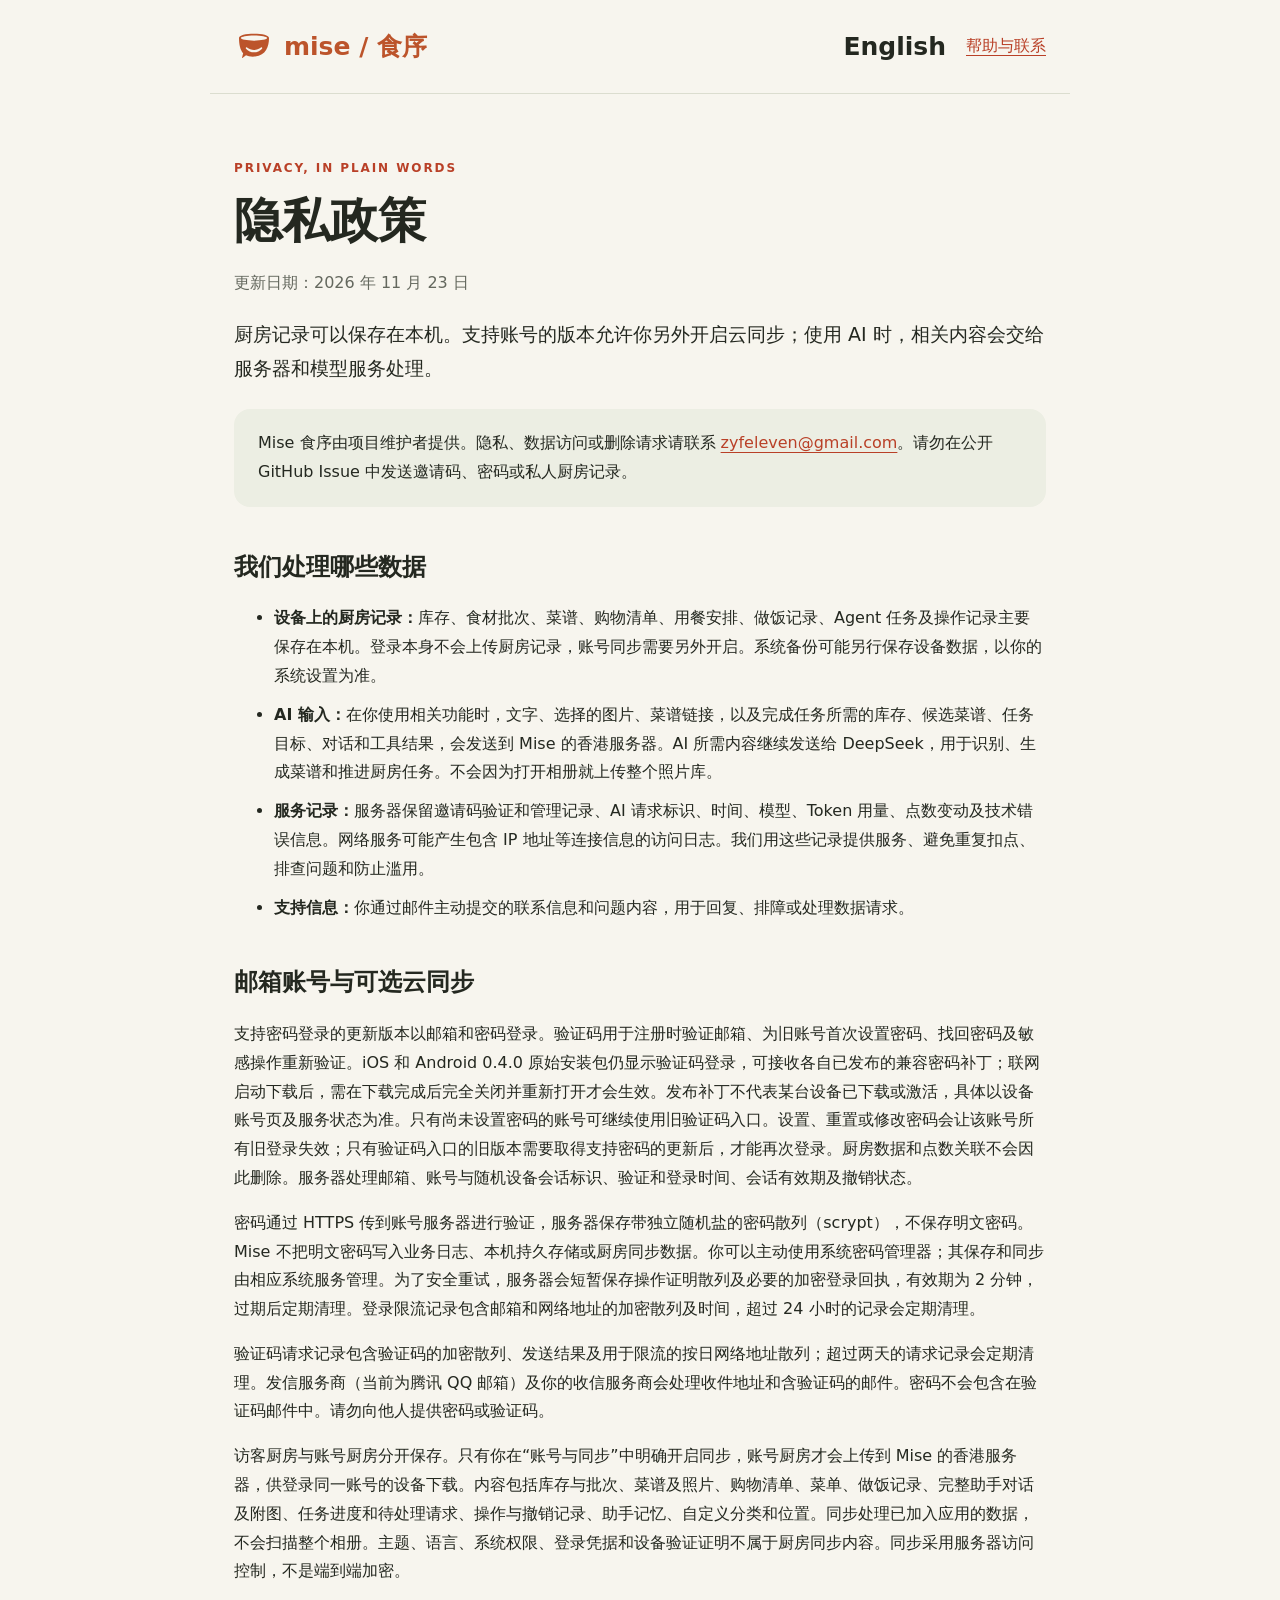
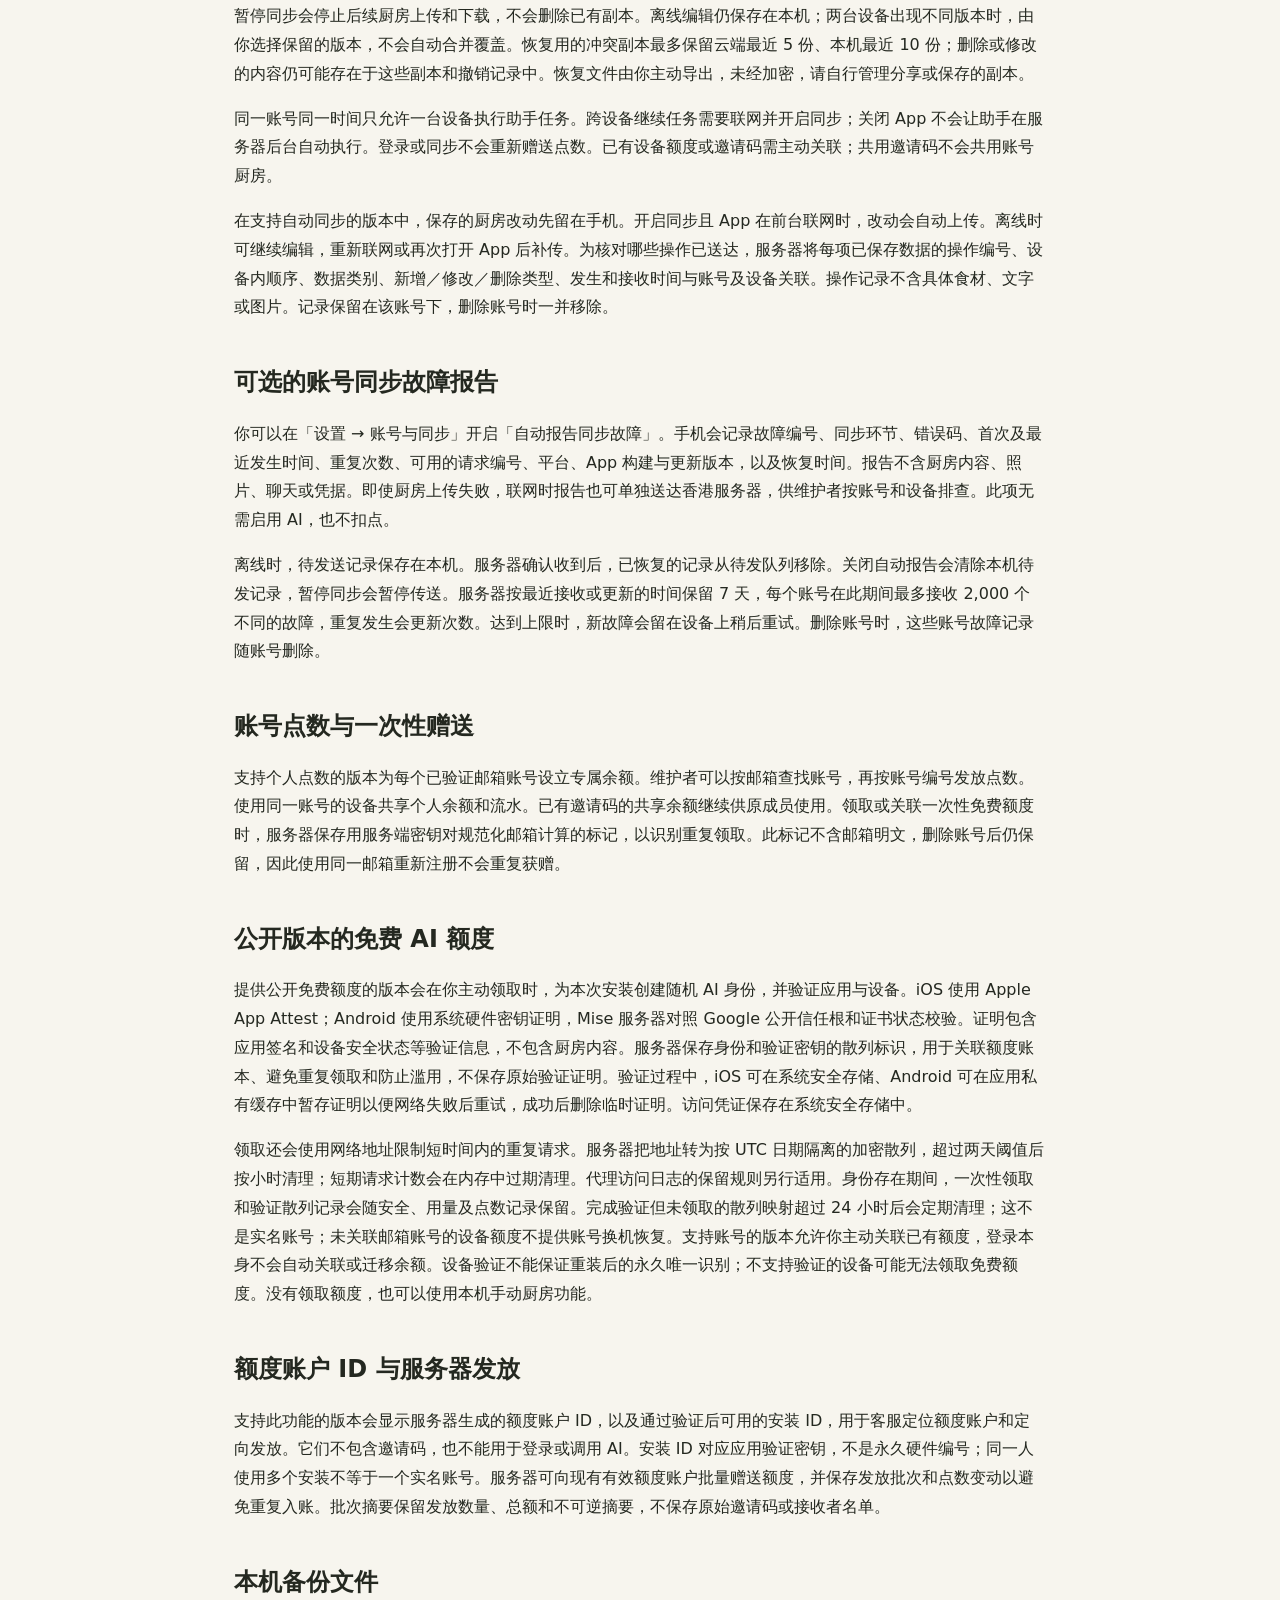
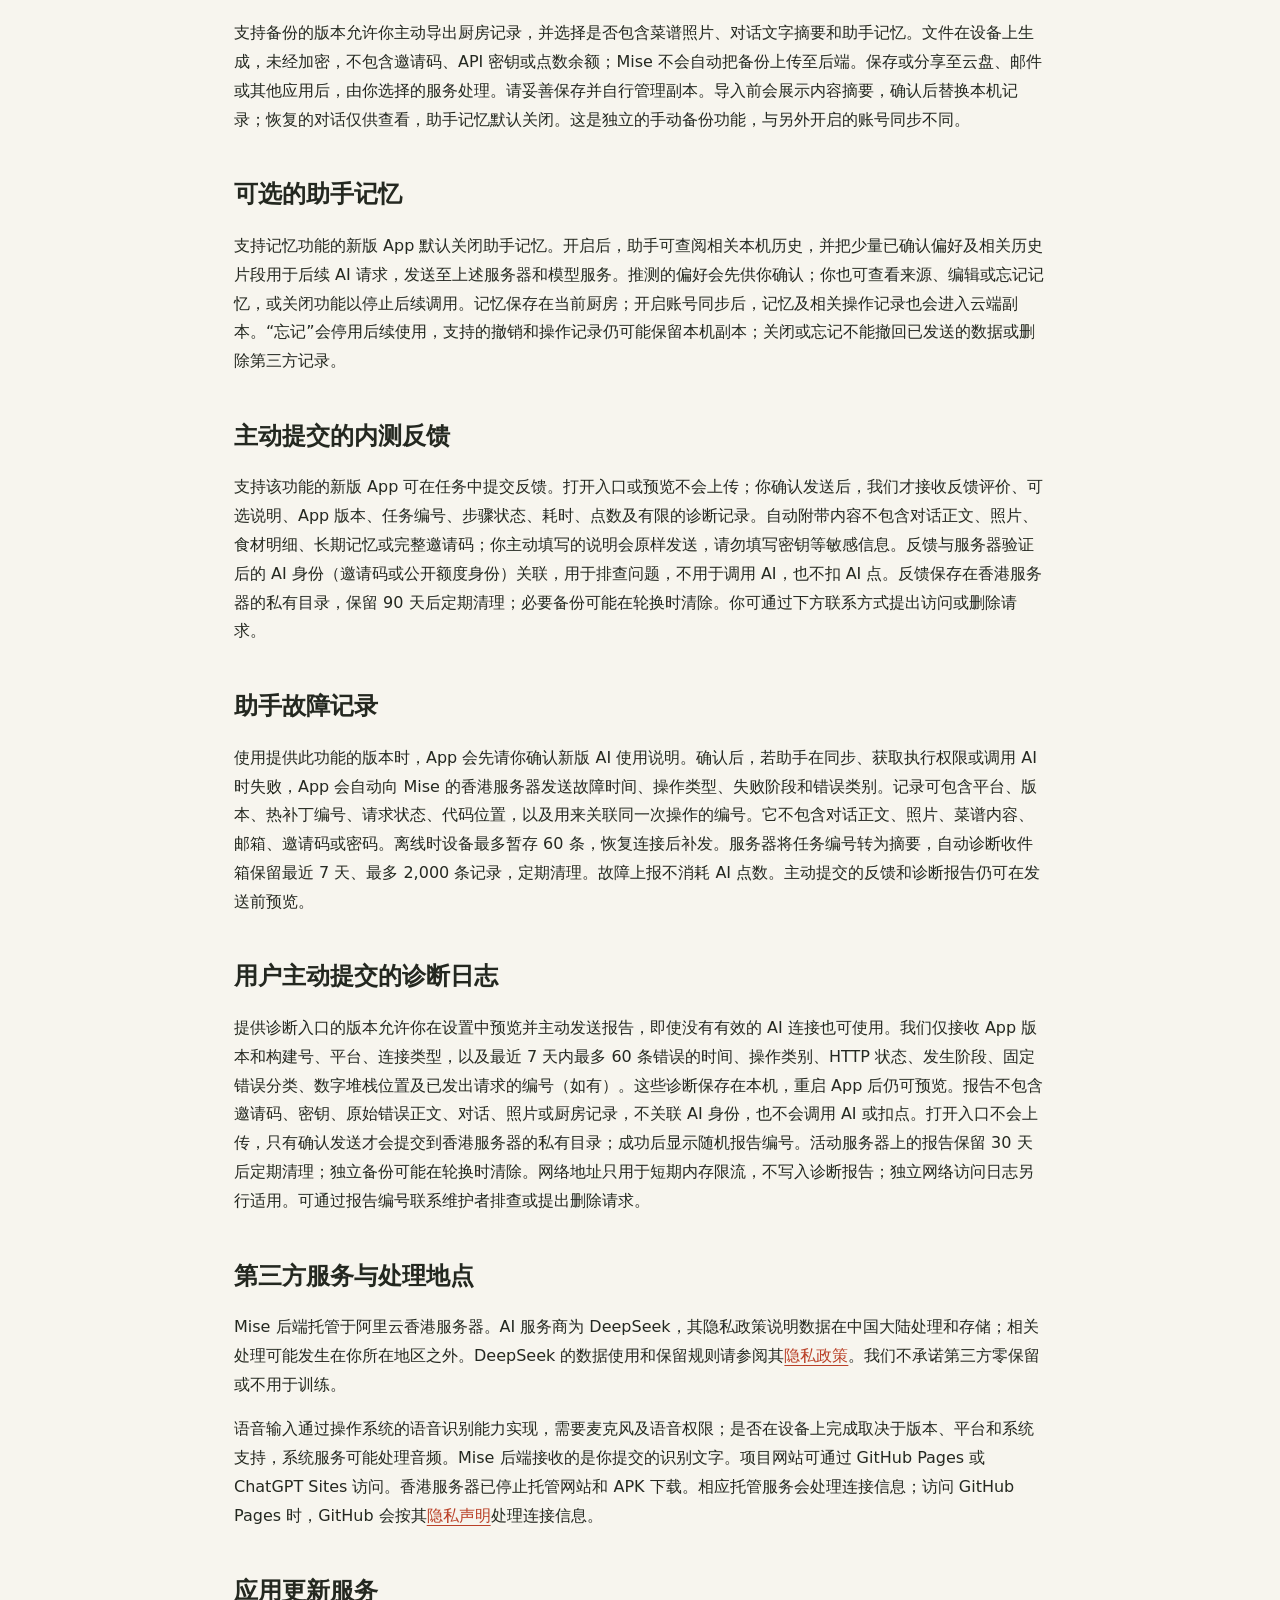
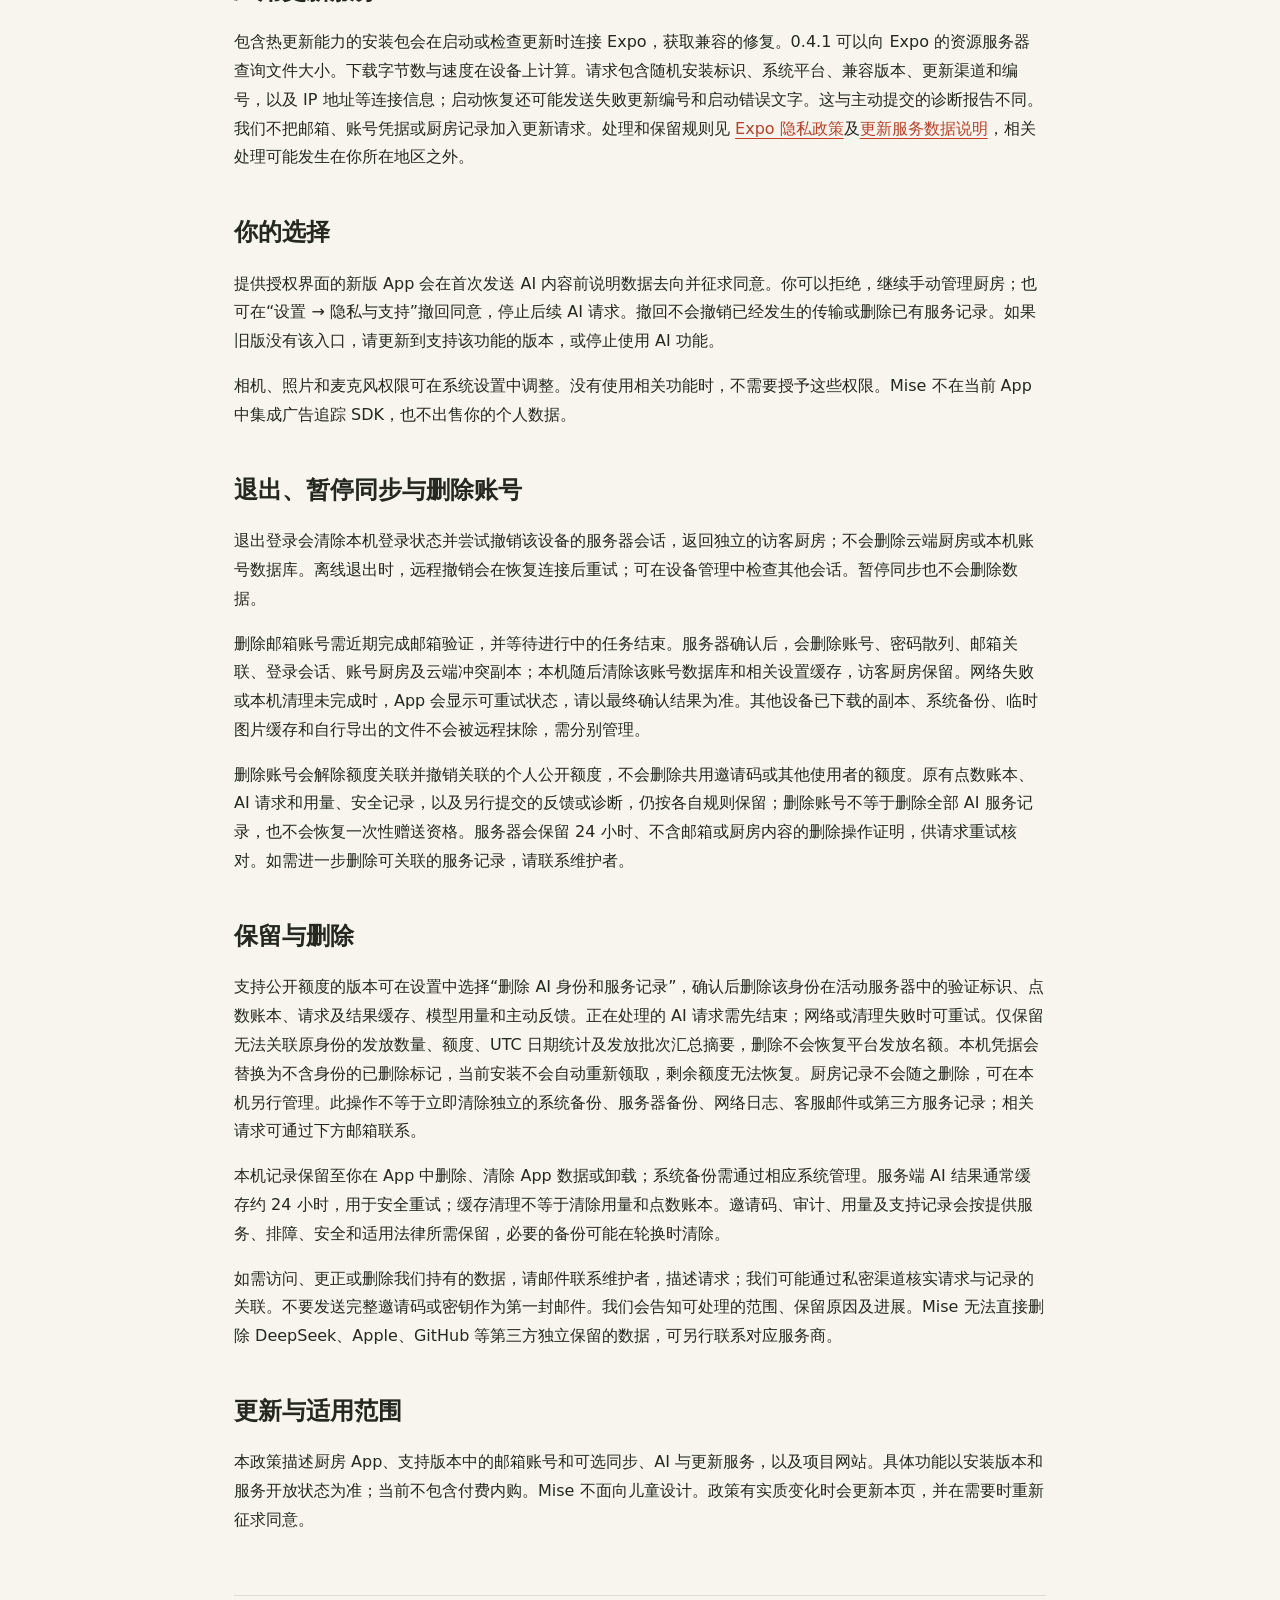
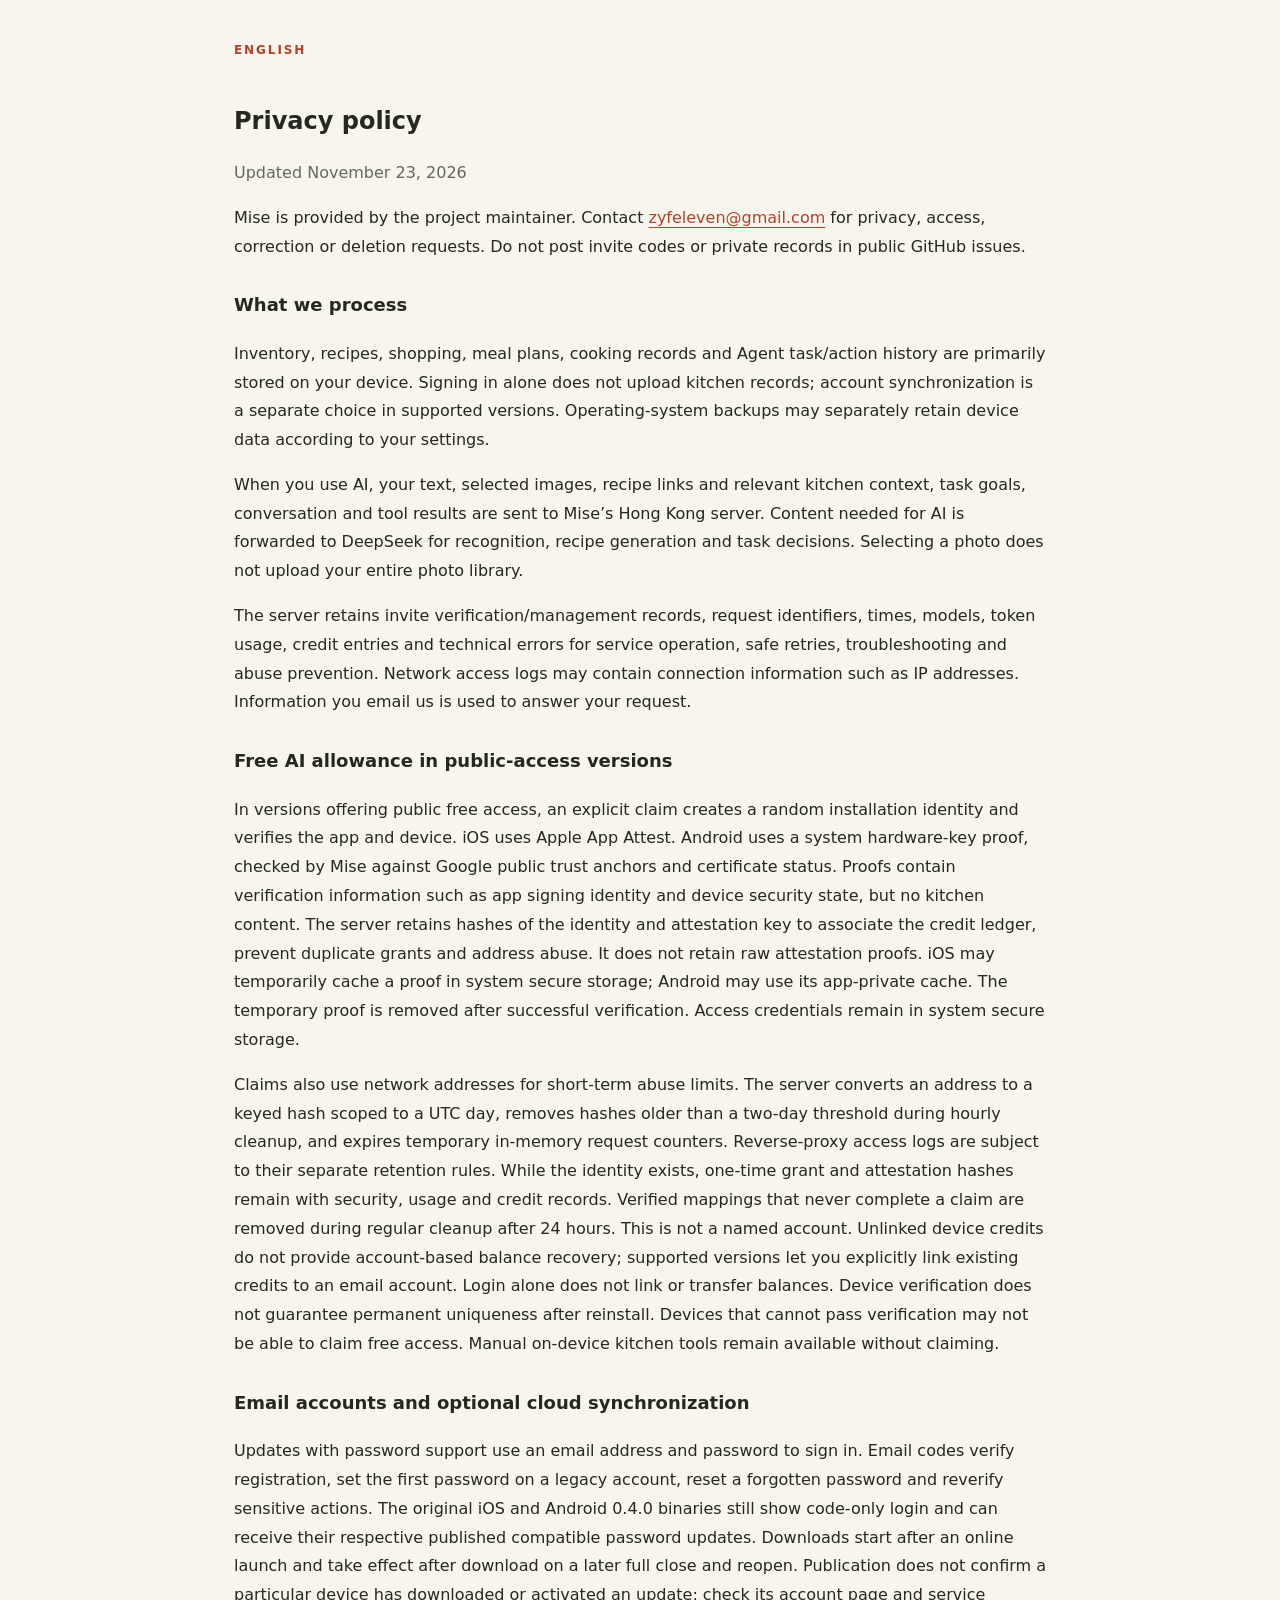
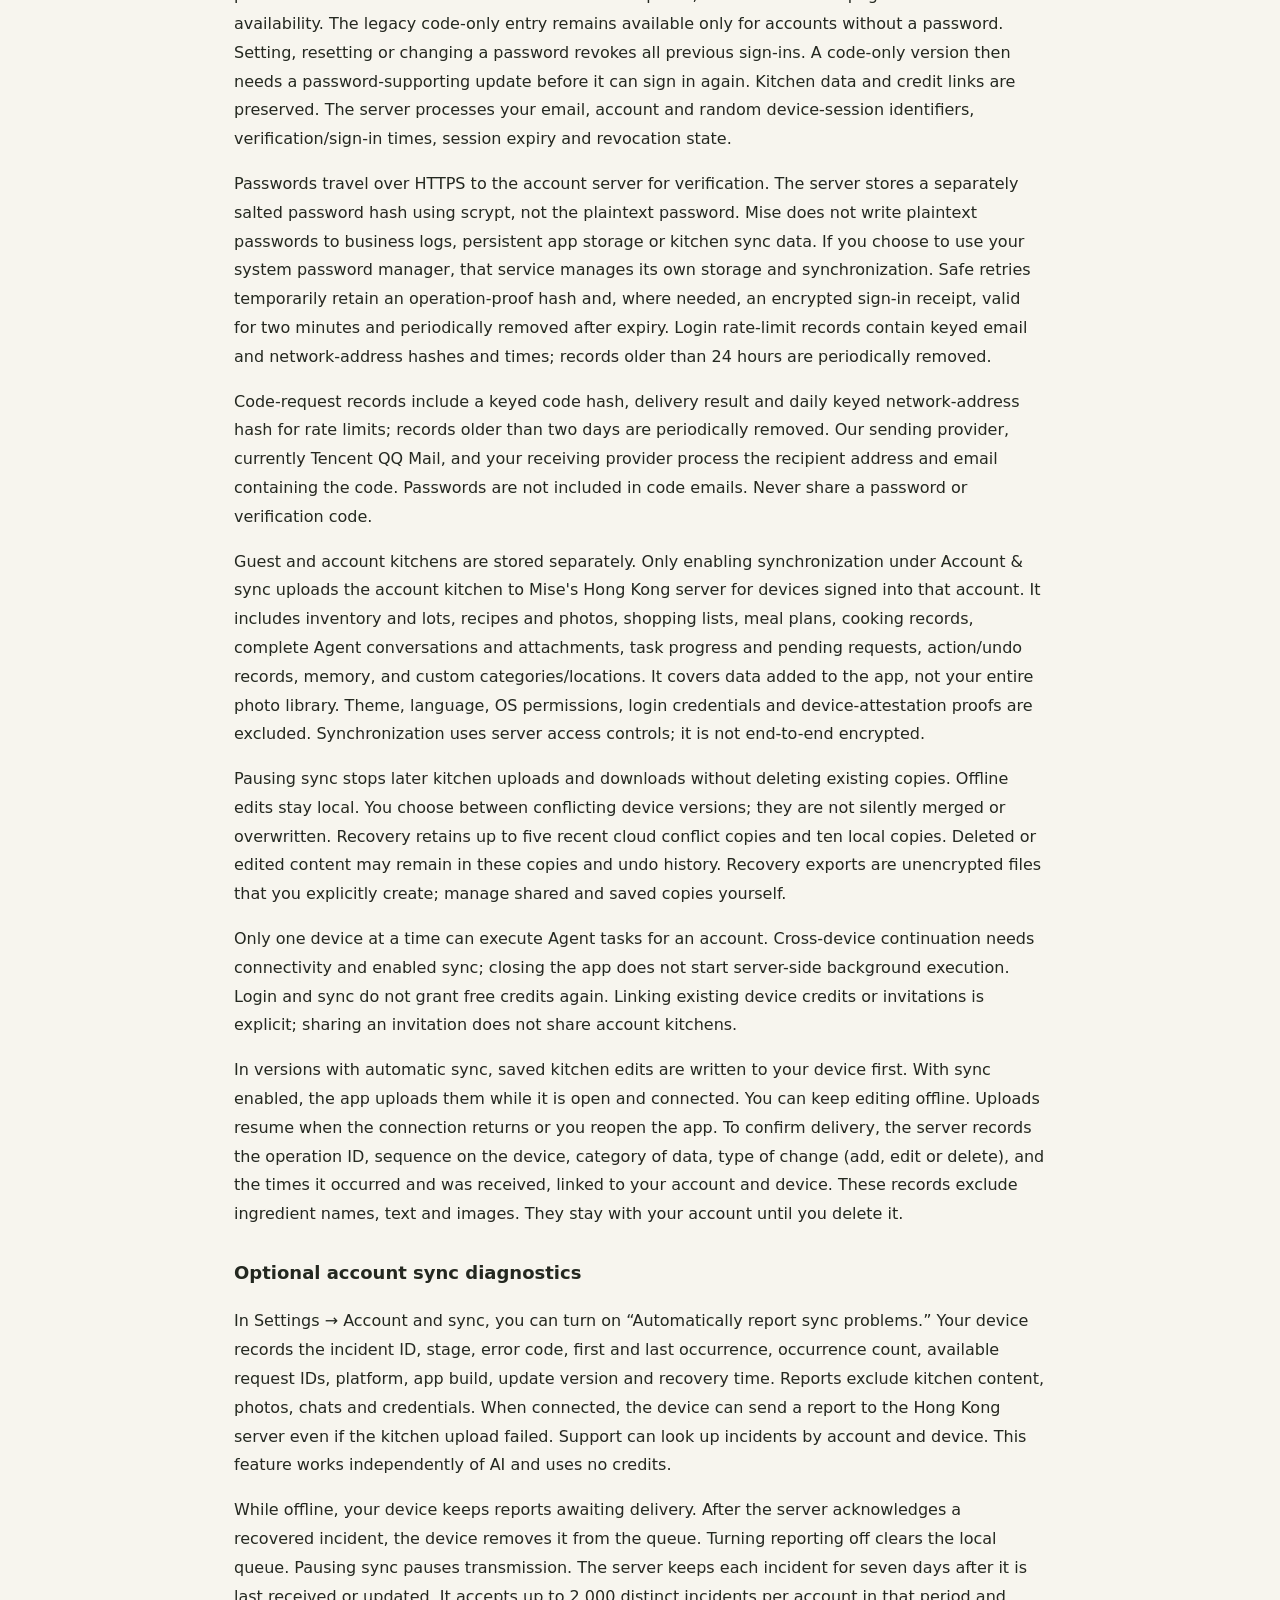
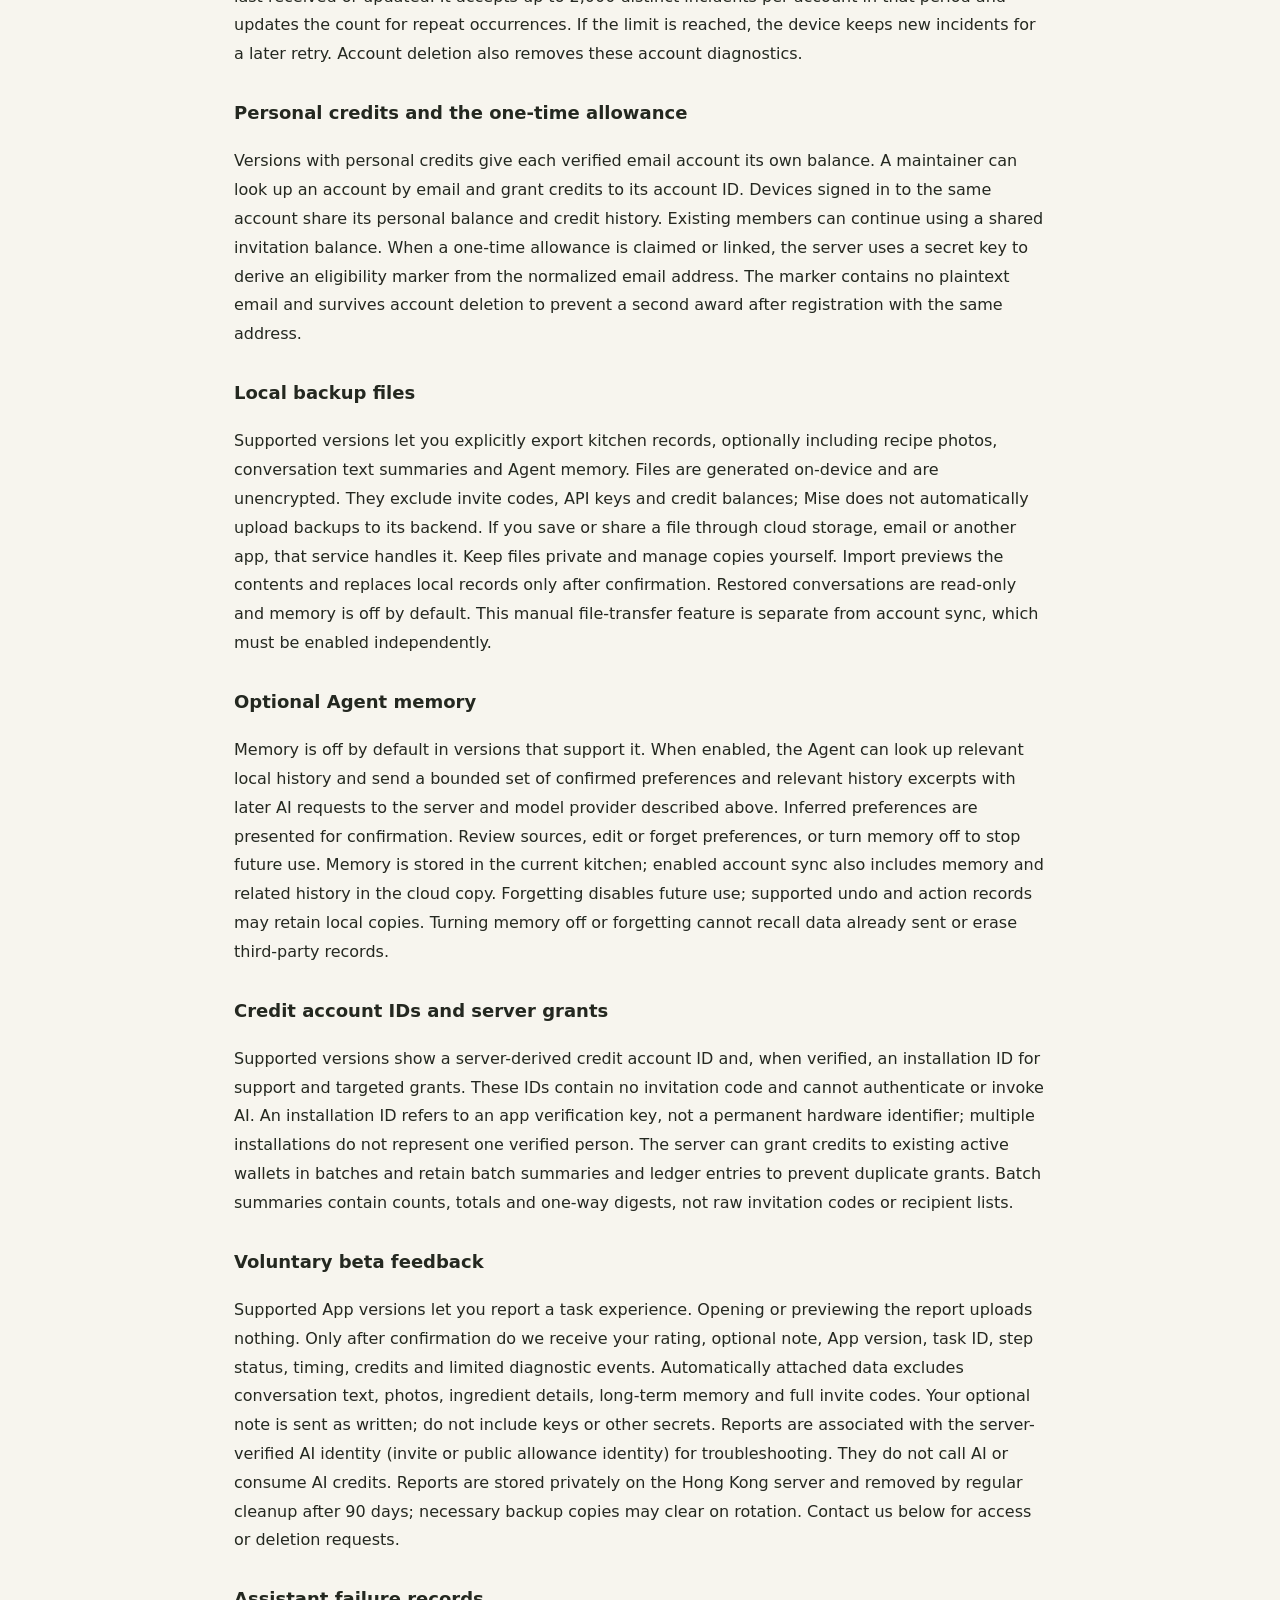
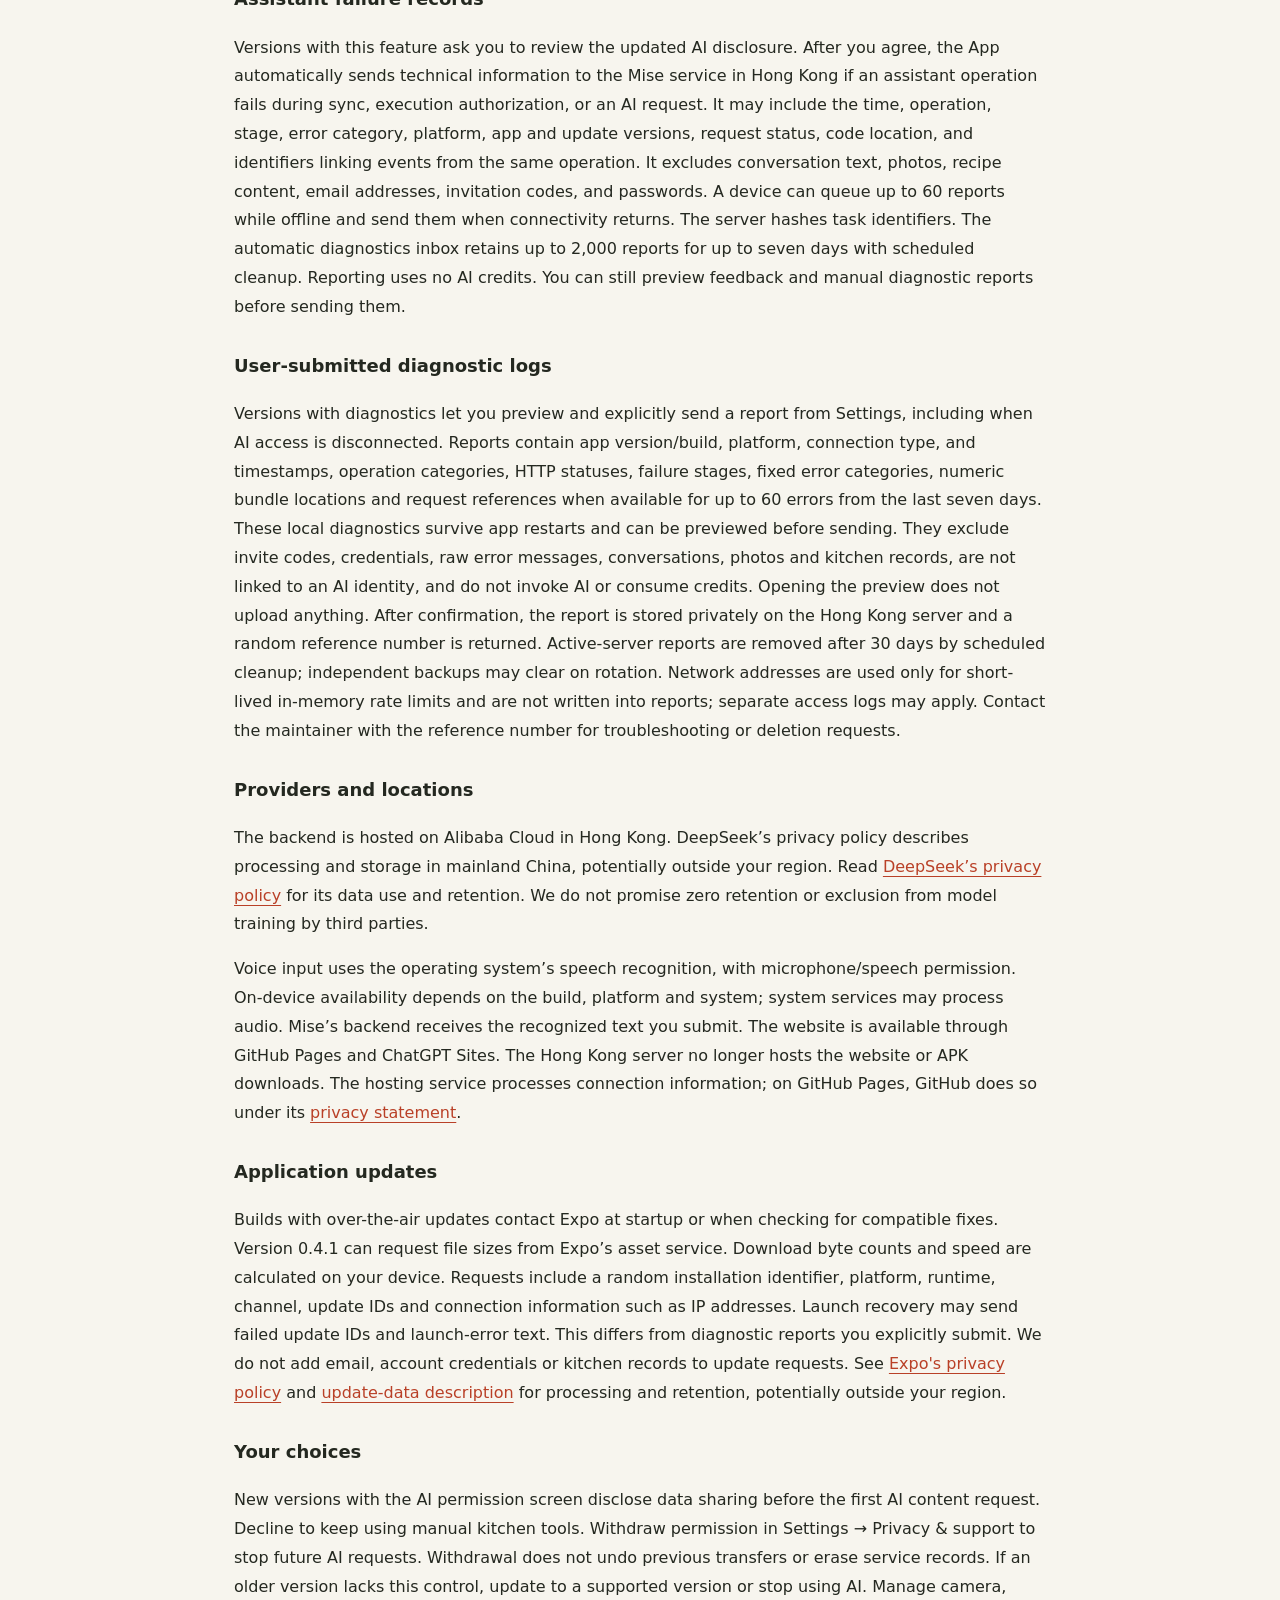
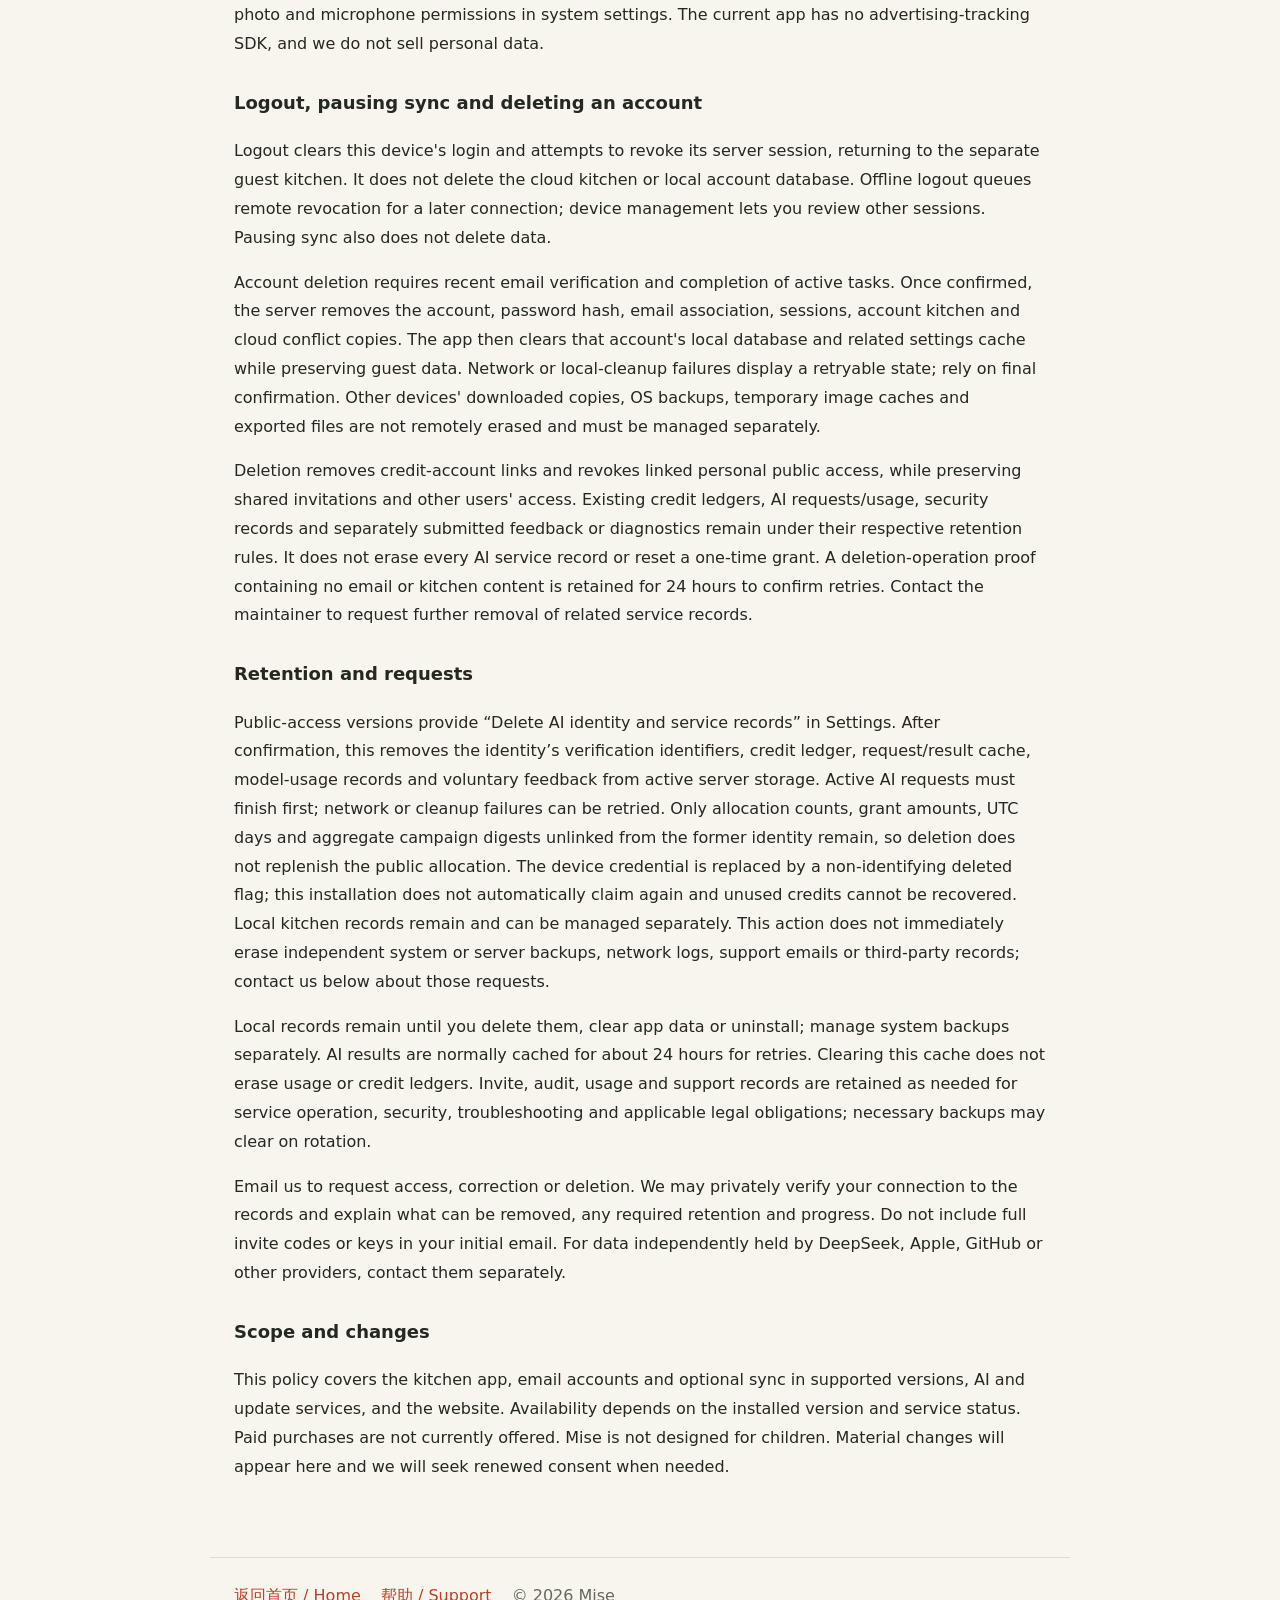
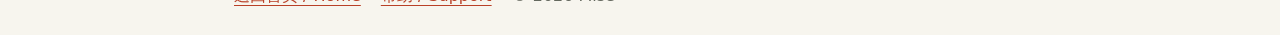
==== commit e12c5911: "feat: publish Mise 0.4.1 beta details and Android download Use the verified signed build 31 metadata" ====
--- a/privacy.html
+++ b/privacy.html
@@ -1,7 +1,7 @@
 <!doctype html>
 <html lang="zh-CN"><head><meta charset="utf-8"><meta name="viewport" content="width=device-width,initial-scale=1"><meta name="description" content="Mise 食序隐私政策：本机记录、邮箱账号、可选同步、AI 与应用更新。"><title>隐私政策 · Mise 食序</title><link rel="stylesheet" href="legal.css"><link rel="icon" href="assets/mise-mark.svg" type="image/svg+xml"></head>
 <body><header><a class="legal-brand" href="./"><img src="assets/mise-symbol.svg" alt="" width="40" height="40">mise / 食序</a><nav aria-label="页面导航"><a href="#english" lang="en">English</a><a href="support.html">帮助与联系</a></nav></header>
-<main><p class="eyebrow">PRIVACY, IN PLAIN WORDS</p><h1>隐私政策</h1><p class="muted">更新日期：2026 年 11 月 22 日</p><p class="lede">厨房记录可以保存在本机。支持账号的版本允许你另外开启云同步；使用 AI 时，相关内容会交给服务器和模型服务处理。</p>
+<main><p class="eyebrow">PRIVACY, IN PLAIN WORDS</p><h1>隐私政策</h1><p class="muted">更新日期：2026 年 11 月 23 日</p><p class="lede">厨房记录可以保存在本机。支持账号的版本允许你另外开启云同步；使用 AI 时，相关内容会交给服务器和模型服务处理。</p>
 <div class="note">Mise 食序由项目维护者提供。隐私、数据访问或删除请求请联系 <a href="mailto:zyfeleven@gmail.com">zyfeleven@gmail.com</a>。请勿在公开 GitHub Issue 中发送邀请码、密码或私人厨房记录。</div>
 <h2>我们处理哪些数据</h2><ul><li><strong>设备上的厨房记录：</strong>库存、食材批次、菜谱、购物清单、用餐安排、做饭记录、Agent 任务及操作记录主要保存在本机。登录本身不会上传厨房记录，账号同步需要另外开启。系统备份可能另行保存设备数据，以你的系统设置为准。</li><li><strong>AI 输入：</strong>在你使用相关功能时，文字、选择的图片、菜谱链接，以及完成任务所需的库存、候选菜谱、任务目标、对话和工具结果，会发送到 Mise 的香港服务器。AI 所需内容继续发送给 DeepSeek，用于识别、生成菜谱和推进厨房任务。不会因为打开相册就上传整个照片库。</li><li><strong>服务记录：</strong>服务器保留邀请码验证和管理记录、AI 请求标识、时间、模型、Token 用量、点数变动及技术错误信息。网络服务可能产生包含 IP 地址等连接信息的访问日志。我们用这些记录提供服务、避免重复扣点、排查问题和防止滥用。</li><li><strong>支持信息：</strong>你通过邮件主动提交的联系信息和问题内容，用于回复、排障或处理数据请求。</li></ul>
 <h2>邮箱账号与可选云同步</h2>
@@ -11,6 +11,10 @@
 <p>访客厨房与账号厨房分开保存。只有你在“账号与同步”中明确开启同步，账号厨房才会上传到 Mise 的香港服务器，供登录同一账号的设备下载。内容包括库存与批次、菜谱及照片、购物清单、菜单、做饭记录、完整助手对话及附图、任务进度和待处理请求、操作与撤销记录、助手记忆、自定义分类和位置。同步处理已加入应用的数据，不会扫描整个相册。主题、语言、系统权限、登录凭据和设备验证证明不属于厨房同步内容。同步采用服务器访问控制，不是端到端加密。</p>
 <p>暂停同步会停止后续厨房上传和下载，不会删除已有副本。离线编辑仍保存在本机；两台设备出现不同版本时，由你选择保留的版本，不会自动合并覆盖。恢复用的冲突副本最多保留云端最近 5 份、本机最近 10 份；删除或修改的内容仍可能存在于这些副本和撤销记录中。恢复文件由你主动导出，未经加密，请自行管理分享或保存的副本。</p>
 <p>同一账号同一时间只允许一台设备执行助手任务。跨设备继续任务需要联网并开启同步；关闭 App 不会让助手在服务器后台自动执行。登录或同步不会重新赠送点数。已有设备额度或邀请码需主动关联；共用邀请码不会共用账号厨房。</p>
+<p>在支持自动同步的版本中，保存的厨房改动先留在手机。开启同步且 App 在前台联网时，改动会自动上传。离线时可继续编辑，重新联网或再次打开 App 后补传。为核对哪些操作已送达，服务器将每项已保存数据的操作编号、设备内顺序、数据类别、新增／修改／删除类型、发生和接收时间与账号及设备关联。操作记录不含具体食材、文字或图片。记录保留在该账号下，删除账号时一并移除。</p>
+<h2>可选的账号同步故障报告</h2><p>你可以在「设置 → 账号与同步」开启「自动报告同步故障」。手机会记录故障编号、同步环节、错误码、首次及最近发生时间、重复次数、可用的请求编号、平台、App 构建与更新版本，以及恢复时间。报告不含厨房内容、照片、聊天或凭据。即使厨房上传失败，联网时报告也可单独送达香港服务器，供维护者按账号和设备排查。此项无需启用 AI，也不扣点。</p>
+<p>离线时，待发送记录保存在本机。服务器确认收到后，已恢复的记录从待发队列移除。关闭自动报告会清除本机待发记录，暂停同步会暂停传送。服务器按最近接收或更新的时间保留 7 天，每个账号在此期间最多接收 2,000 个不同的故障，重复发生会更新次数。达到上限时，新故障会留在设备上稍后重试。删除账号时，这些账号故障记录随账号删除。</p>
+<h2>账号点数与一次性赠送</h2><p>支持个人点数的版本为每个已验证邮箱账号设立专属余额。维护者可以按邮箱查找账号，再按账号编号发放点数。使用同一账号的设备共享个人余额和流水。已有邀请码的共享余额继续供原成员使用。领取或关联一次性免费额度时，服务器保存用服务端密钥对规范化邮箱计算的标记，以识别重复领取。此标记不含邮箱明文，删除账号后仍保留，因此使用同一邮箱重新注册不会重复获赠。</p>
 <h2>公开版本的免费 AI 额度</h2><p>提供公开免费额度的版本会在你主动领取时，为本次安装创建随机 AI 身份，并验证应用与设备。iOS 使用 Apple App Attest；Android 使用系统硬件密钥证明，Mise 服务器对照 Google 公开信任根和证书状态校验。证明包含应用签名和设备安全状态等验证信息，不包含厨房内容。服务器保存身份和验证密钥的散列标识，用于关联额度账本、避免重复领取和防止滥用，不保存原始验证证明。验证过程中，iOS 可在系统安全存储、Android 可在应用私有缓存中暂存证明以便网络失败后重试，成功后删除临时证明。访问凭证保存在系统安全存储中。</p><p>领取还会使用网络地址限制短时间内的重复请求。服务器把地址转为按 UTC 日期隔离的加密散列，超过两天阈值后按小时清理；短期请求计数会在内存中过期清理。代理访问日志的保留规则另行适用。身份存在期间，一次性领取和验证散列记录会随安全、用量及点数记录保留。完成验证但未领取的散列映射超过 24 小时后会定期清理；这不是实名账号；未关联邮箱账号的设备额度不提供账号换机恢复。支持账号的版本允许你主动关联已有额度，登录本身不会自动关联或迁移余额。设备验证不能保证重装后的永久唯一识别；不支持验证的设备可能无法领取免费额度。没有领取额度，也可以使用本机手动厨房功能。</p>
 <h2>额度账户 ID 与服务器发放</h2><p>支持此功能的版本会显示服务器生成的额度账户 ID，以及通过验证后可用的安装 ID，用于客服定位额度账户和定向发放。它们不包含邀请码，也不能用于登录或调用 AI。安装 ID 对应应用验证密钥，不是永久硬件编号；同一人使用多个安装不等于一个实名账号。服务器可向现有有效额度账户批量赠送额度，并保存发放批次和点数变动以避免重复入账。批次摘要保留发放数量、总额和不可逆摘要，不保存原始邀请码或接收者名单。</p>
 <h2>本机备份文件</h2><p>支持备份的版本允许你主动导出厨房记录，并选择是否包含菜谱照片、对话文字摘要和助手记忆。文件在设备上生成，未经加密，不包含邀请码、API 密钥或点数余额；Mise 不会自动把备份上传至后端。保存或分享至云盘、邮件或其他应用后，由你选择的服务处理。请妥善保存并自行管理副本。导入前会展示内容摘要，确认后替换本机记录；恢复的对话仅供查看，助手记忆默认关闭。这是独立的手动备份功能，与另外开启的账号同步不同。</p><h2>可选的助手记忆</h2><p>支持记忆功能的新版 App 默认关闭助手记忆。开启后，助手可查阅相关本机历史，并把少量已确认偏好及相关历史片段用于后续 AI 请求，发送至上述服务器和模型服务。推测的偏好会先供你确认；你也可查看来源、编辑或忘记记忆，或关闭功能以停止后续调用。记忆保存在当前厨房；开启账号同步后，记忆及相关操作记录也会进入云端副本。“忘记”会停用后续使用，支持的撤销和操作记录仍可能保留本机副本；关闭或忘记不能撤回已发送的数据或删除第三方记录。</p>
@@ -18,7 +22,7 @@
 <h2>助手故障记录</h2><p>使用提供此功能的版本时，App 会先请你确认新版 AI 使用说明。确认后，若助手在同步、获取执行权限或调用 AI 时失败，App 会自动向 Mise 的香港服务器发送故障时间、操作类型、失败阶段和错误类别。记录可包含平台、版本、热补丁编号、请求状态、代码位置，以及用来关联同一次操作的编号。它不包含对话正文、照片、菜谱内容、邮箱、邀请码或密码。离线时设备最多暂存 60 条，恢复连接后补发。服务器将任务编号转为摘要，自动诊断收件箱保留最近 7 天、最多 2,000 条记录，定期清理。故障上报不消耗 AI 点数。主动提交的反馈和诊断报告仍可在发送前预览。</p>
 <h2>用户主动提交的诊断日志</h2><p>提供诊断入口的版本允许你在设置中预览并主动发送报告，即使没有有效的 AI 连接也可使用。我们仅接收 App 版本和构建号、平台、连接类型，以及最近 7 天内最多 60 条错误的时间、操作类别、HTTP 状态、发生阶段、固定错误分类、数字堆栈位置及已发出请求的编号（如有）。这些诊断保存在本机，重启 App 后仍可预览。报告不包含邀请码、密钥、原始错误正文、对话、照片或厨房记录，不关联 AI 身份，也不会调用 AI 或扣点。打开入口不会上传，只有确认发送才会提交到香港服务器的私有目录；成功后显示随机报告编号。活动服务器上的报告保留 30 天后定期清理；独立备份可能在轮换时清除。网络地址只用于短期内存限流，不写入诊断报告；独立网络访问日志另行适用。可通过报告编号联系维护者排查或提出删除请求。</p>
 <h2>第三方服务与处理地点</h2><p>Mise 后端托管于阿里云香港服务器。AI 服务商为 DeepSeek，其隐私政策说明数据在中国大陆处理和存储；相关处理可能发生在你所在地区之外。DeepSeek 的数据使用和保留规则请参阅其<a href="https://cdn.deepseek.com/policies/zh-CN/deepseek-privacy-policy.html">隐私政策</a>。我们不承诺第三方零保留或不用于训练。</p><p>语音输入通过操作系统的语音识别能力实现，需要麦克风及语音权限；是否在设备上完成取决于版本、平台和系统支持，系统服务可能处理音频。Mise 后端接收的是你提交的识别文字。项目网站可通过 GitHub Pages 或 ChatGPT Sites 访问。香港服务器已停止托管网站和 APK 下载。相应托管服务会处理连接信息；访问 GitHub Pages 时，GitHub 会按其<a href="https://docs.github.com/en/site-policy/privacy-policies/github-general-privacy-statement">隐私声明</a>处理连接信息。</p>
-<h2>应用更新服务</h2><p>包含热更新能力的安装包会在启动或检查更新时连接 Expo，获取兼容的修复。请求包含随机安装标识、系统平台、兼容版本、更新渠道和编号，以及 IP 地址等连接信息；启动恢复还可能发送失败更新编号和启动错误文字。这与主动提交的诊断报告不同。我们不把邮箱、账号凭据或厨房记录加入更新请求。处理和保留规则见 <a href="https://expo.dev/privacy">Expo 隐私政策</a>及<a href="https://docs.expo.dev/eas-update/store-privacy-declarations/">更新服务数据说明</a>，相关处理可能发生在你所在地区之外。</p>
+<h2>应用更新服务</h2><p>包含热更新能力的安装包会在启动或检查更新时连接 Expo，获取兼容的修复。0.4.1 可以向 Expo 的资源服务器查询文件大小。下载字节数与速度在设备上计算。请求包含随机安装标识、系统平台、兼容版本、更新渠道和编号，以及 IP 地址等连接信息；启动恢复还可能发送失败更新编号和启动错误文字。这与主动提交的诊断报告不同。我们不把邮箱、账号凭据或厨房记录加入更新请求。处理和保留规则见 <a href="https://expo.dev/privacy">Expo 隐私政策</a>及<a href="https://docs.expo.dev/eas-update/store-privacy-declarations/">更新服务数据说明</a>，相关处理可能发生在你所在地区之外。</p>
 <h2>你的选择</h2><p>提供授权界面的新版 App 会在首次发送 AI 内容前说明数据去向并征求同意。你可以拒绝，继续手动管理厨房；也可在“设置 → 隐私与支持”撤回同意，停止后续 AI 请求。撤回不会撤销已经发生的传输或删除已有服务记录。如果旧版没有该入口，请更新到支持该功能的版本，或停止使用 AI 功能。</p><p>相机、照片和麦克风权限可在系统设置中调整。没有使用相关功能时，不需要授予这些权限。Mise 不在当前 App 中集成广告追踪 SDK，也不出售你的个人数据。</p>
 <h2>退出、暂停同步与删除账号</h2>
 <p>退出登录会清除本机登录状态并尝试撤销该设备的服务器会话，返回独立的访客厨房；不会删除云端厨房或本机账号数据库。离线退出时，远程撤销会在恢复连接后重试；可在设备管理中检查其他会话。暂停同步也不会删除数据。</p>
@@ -26,7 +30,7 @@
 <p>删除账号会解除额度关联并撤销关联的个人公开额度，不会删除共用邀请码或其他使用者的额度。原有点数账本、AI 请求和用量、安全记录，以及另行提交的反馈或诊断，仍按各自规则保留；删除账号不等于删除全部 AI 服务记录，也不会恢复一次性赠送资格。服务器会保留 24 小时、不含邮箱或厨房内容的删除操作证明，供请求重试核对。如需进一步删除可关联的服务记录，请联系维护者。</p>
 <h2>保留与删除</h2><p>支持公开额度的版本可在设置中选择“删除 AI 身份和服务记录”，确认后删除该身份在活动服务器中的验证标识、点数账本、请求及结果缓存、模型用量和主动反馈。正在处理的 AI 请求需先结束；网络或清理失败时可重试。仅保留无法关联原身份的发放数量、额度、UTC 日期统计及发放批次汇总摘要，删除不会恢复平台发放名额。本机凭据会替换为不含身份的已删除标记，当前安装不会自动重新领取，剩余额度无法恢复。厨房记录不会随之删除，可在本机另行管理。此操作不等于立即清除独立的系统备份、服务器备份、网络日志、客服邮件或第三方服务记录；相关请求可通过下方邮箱联系。</p><p>本机记录保留至你在 App 中删除、清除 App 数据或卸载；系统备份需通过相应系统管理。服务端 AI 结果通常缓存约 24 小时，用于安全重试；缓存清理不等于清除用量和点数账本。邀请码、审计、用量及支持记录会按提供服务、排障、安全和适用法律所需保留，必要的备份可能在轮换时清除。</p><p>如需访问、更正或删除我们持有的数据，请邮件联系维护者，描述请求；我们可能通过私密渠道核实请求与记录的关联。不要发送完整邀请码或密钥作为第一封邮件。我们会告知可处理的范围、保留原因及进展。Mise 无法直接删除 DeepSeek、Apple、GitHub 等第三方独立保留的数据，可另行联系对应服务商。</p>
 <h2>更新与适用范围</h2><p>本政策描述厨房 App、支持版本中的邮箱账号和可选同步、AI 与更新服务，以及项目网站。具体功能以安装版本和服务开放状态为准；当前不包含付费内购。Mise 不面向儿童设计。政策有实质变化时会更新本页，并在需要时重新征求同意。</p>
-<section id="english" lang="en" class="language"><p class="eyebrow">ENGLISH</p><h2>Privacy policy</h2><p class="muted">Updated November 22, 2026</p><p>Mise is provided by the project maintainer. Contact <a href="mailto:zyfeleven@gmail.com">zyfeleven@gmail.com</a> for privacy, access, correction or deletion requests. Do not post invite codes or private records in public GitHub issues.</p>
+<section id="english" lang="en" class="language"><p class="eyebrow">ENGLISH</p><h2>Privacy policy</h2><p class="muted">Updated November 23, 2026</p><p>Mise is provided by the project maintainer. Contact <a href="mailto:zyfeleven@gmail.com">zyfeleven@gmail.com</a> for privacy, access, correction or deletion requests. Do not post invite codes or private records in public GitHub issues.</p>
 <h3>What we process</h3><p>Inventory, recipes, shopping, meal plans, cooking records and Agent task/action history are primarily stored on your device. Signing in alone does not upload kitchen records; account synchronization is a separate choice in supported versions. Operating-system backups may separately retain device data according to your settings.</p><p>When you use AI, your text, selected images, recipe links and relevant kitchen context, task goals, conversation and tool results are sent to Mise’s Hong Kong server. Content needed for AI is forwarded to DeepSeek for recognition, recipe generation and task decisions. Selecting a photo does not upload your entire photo library.</p><p>The server retains invite verification/management records, request identifiers, times, models, token usage, credit entries and technical errors for service operation, safe retries, troubleshooting and abuse prevention. Network access logs may contain connection information such as IP addresses. Information you email us is used to answer your request.</p>
 <h3>Free AI allowance in public-access versions</h3><p>In versions offering public free access, an explicit claim creates a random installation identity and verifies the app and device. iOS uses Apple App Attest. Android uses a system hardware-key proof, checked by Mise against Google public trust anchors and certificate status. Proofs contain verification information such as app signing identity and device security state, but no kitchen content. The server retains hashes of the identity and attestation key to associate the credit ledger, prevent duplicate grants and address abuse. It does not retain raw attestation proofs. iOS may temporarily cache a proof in system secure storage; Android may use its app-private cache. The temporary proof is removed after successful verification. Access credentials remain in system secure storage.</p><p>Claims also use network addresses for short-term abuse limits. The server converts an address to a keyed hash scoped to a UTC day, removes hashes older than a two-day threshold during hourly cleanup, and expires temporary in-memory request counters. Reverse-proxy access logs are subject to their separate retention rules. While the identity exists, one-time grant and attestation hashes remain with security, usage and credit records. Verified mappings that never complete a claim are removed during regular cleanup after 24 hours. This is not a named account. Unlinked device credits do not provide account-based balance recovery; supported versions let you explicitly link existing credits to an email account. Login alone does not link or transfer balances. Device verification does not guarantee permanent uniqueness after reinstall. Devices that cannot pass verification may not be able to claim free access. Manual on-device kitchen tools remain available without claiming.</p>
 <h3>Email accounts and optional cloud synchronization</h3>
@@ -36,12 +40,16 @@
 <p>Guest and account kitchens are stored separately. Only enabling synchronization under Account &amp; sync uploads the account kitchen to Mise's Hong Kong server for devices signed into that account. It includes inventory and lots, recipes and photos, shopping lists, meal plans, cooking records, complete Agent conversations and attachments, task progress and pending requests, action/undo records, memory, and custom categories/locations. It covers data added to the app, not your entire photo library. Theme, language, OS permissions, login credentials and device-attestation proofs are excluded. Synchronization uses server access controls; it is not end-to-end encrypted.</p>
 <p>Pausing sync stops later kitchen uploads and downloads without deleting existing copies. Offline edits stay local. You choose between conflicting device versions; they are not silently merged or overwritten. Recovery retains up to five recent cloud conflict copies and ten local copies. Deleted or edited content may remain in these copies and undo history. Recovery exports are unencrypted files that you explicitly create; manage shared and saved copies yourself.</p>
 <p>Only one device at a time can execute Agent tasks for an account. Cross-device continuation needs connectivity and enabled sync; closing the app does not start server-side background execution. Login and sync do not grant free credits again. Linking existing device credits or invitations is explicit; sharing an invitation does not share account kitchens.</p>
+<p>In versions with automatic sync, saved kitchen edits are written to your device first. With sync enabled, the app uploads them while it is open and connected. You can keep editing offline. Uploads resume when the connection returns or you reopen the app. To confirm delivery, the server records the operation ID, sequence on the device, category of data, type of change (add, edit or delete), and the times it occurred and was received, linked to your account and device. These records exclude ingredient names, text and images. They stay with your account until you delete it.</p>
+<h3>Optional account sync diagnostics</h3><p>In Settings → Account and sync, you can turn on “Automatically report sync problems.” Your device records the incident ID, stage, error code, first and last occurrence, occurrence count, available request IDs, platform, app build, update version and recovery time. Reports exclude kitchen content, photos, chats and credentials. When connected, the device can send a report to the Hong Kong server even if the kitchen upload failed. Support can look up incidents by account and device. This feature works independently of AI and uses no credits.</p>
+<p>While offline, your device keeps reports awaiting delivery. After the server acknowledges a recovered incident, the device removes it from the queue. Turning reporting off clears the local queue. Pausing sync pauses transmission. The server keeps each incident for seven days after it is last received or updated. It accepts up to 2,000 distinct incidents per account in that period and updates the count for repeat occurrences. If the limit is reached, the device keeps new incidents for a later retry. Account deletion also removes these account diagnostics.</p>
+<h3>Personal credits and the one-time allowance</h3><p>Versions with personal credits give each verified email account its own balance. A maintainer can look up an account by email and grant credits to its account ID. Devices signed in to the same account share its personal balance and credit history. Existing members can continue using a shared invitation balance. When a one-time allowance is claimed or linked, the server uses a secret key to derive an eligibility marker from the normalized email address. The marker contains no plaintext email and survives account deletion to prevent a second award after registration with the same address.</p>
 <h3>Local backup files</h3><p>Supported versions let you explicitly export kitchen records, optionally including recipe photos, conversation text summaries and Agent memory. Files are generated on-device and are unencrypted. They exclude invite codes, API keys and credit balances; Mise does not automatically upload backups to its backend. If you save or share a file through cloud storage, email or another app, that service handles it. Keep files private and manage copies yourself. Import previews the contents and replaces local records only after confirmation. Restored conversations are read-only and memory is off by default. This manual file-transfer feature is separate from account sync, which must be enabled independently.</p><h3>Optional Agent memory</h3><p>Memory is off by default in versions that support it. When enabled, the Agent can look up relevant local history and send a bounded set of confirmed preferences and relevant history excerpts with later AI requests to the server and model provider described above. Inferred preferences are presented for confirmation. Review sources, edit or forget preferences, or turn memory off to stop future use. Memory is stored in the current kitchen; enabled account sync also includes memory and related history in the cloud copy. Forgetting disables future use; supported undo and action records may retain local copies. Turning memory off or forgetting cannot recall data already sent or erase third-party records.</p>
 <h3>Credit account IDs and server grants</h3><p>Supported versions show a server-derived credit account ID and, when verified, an installation ID for support and targeted grants. These IDs contain no invitation code and cannot authenticate or invoke AI. An installation ID refers to an app verification key, not a permanent hardware identifier; multiple installations do not represent one verified person. The server can grant credits to existing active wallets in batches and retain batch summaries and ledger entries to prevent duplicate grants. Batch summaries contain counts, totals and one-way digests, not raw invitation codes or recipient lists.</p>
 <h3>Voluntary beta feedback</h3><p>Supported App versions let you report a task experience. Opening or previewing the report uploads nothing. Only after confirmation do we receive your rating, optional note, App version, task ID, step status, timing, credits and limited diagnostic events. Automatically attached data excludes conversation text, photos, ingredient details, long-term memory and full invite codes. Your optional note is sent as written; do not include keys or other secrets. Reports are associated with the server-verified AI identity (invite or public allowance identity) for troubleshooting. They do not call AI or consume AI credits. Reports are stored privately on the Hong Kong server and removed by regular cleanup after 90 days; necessary backup copies may clear on rotation. Contact us below for access or deletion requests.</p>
 <h3>Assistant failure records</h3><p>Versions with this feature ask you to review the updated AI disclosure. After you agree, the App automatically sends technical information to the Mise service in Hong Kong if an assistant operation fails during sync, execution authorization, or an AI request. It may include the time, operation, stage, error category, platform, app and update versions, request status, code location, and identifiers linking events from the same operation. It excludes conversation text, photos, recipe content, email addresses, invitation codes, and passwords. A device can queue up to 60 reports while offline and send them when connectivity returns. The server hashes task identifiers. The automatic diagnostics inbox retains up to 2,000 reports for up to seven days with scheduled cleanup. Reporting uses no AI credits. You can still preview feedback and manual diagnostic reports before sending them.</p>
 <h3>User-submitted diagnostic logs</h3><p>Versions with diagnostics let you preview and explicitly send a report from Settings, including when AI access is disconnected. Reports contain app version/build, platform, connection type, and timestamps, operation categories, HTTP statuses, failure stages, fixed error categories, numeric bundle locations and request references when available for up to 60 errors from the last seven days. These local diagnostics survive app restarts and can be previewed before sending. They exclude invite codes, credentials, raw error messages, conversations, photos and kitchen records, are not linked to an AI identity, and do not invoke AI or consume credits. Opening the preview does not upload anything. After confirmation, the report is stored privately on the Hong Kong server and a random reference number is returned. Active-server reports are removed after 30 days by scheduled cleanup; independent backups may clear on rotation. Network addresses are used only for short-lived in-memory rate limits and are not written into reports; separate access logs may apply. Contact the maintainer with the reference number for troubleshooting or deletion requests.</p><h3>Providers and locations</h3><p>The backend is hosted on Alibaba Cloud in Hong Kong. DeepSeek’s privacy policy describes processing and storage in mainland China, potentially outside your region. Read <a href="https://cdn.deepseek.com/policies/en-US/deepseek-privacy-policy.html">DeepSeek’s privacy policy</a> for its data use and retention. We do not promise zero retention or exclusion from model training by third parties.</p><p>Voice input uses the operating system’s speech recognition, with microphone/speech permission. On-device availability depends on the build, platform and system; system services may process audio. Mise’s backend receives the recognized text you submit. The website is available through GitHub Pages and ChatGPT Sites. The Hong Kong server no longer hosts the website or APK downloads. The hosting service processes connection information; on GitHub Pages, GitHub does so under its <a href="https://docs.github.com/en/site-policy/privacy-policies/github-general-privacy-statement">privacy statement</a>.</p>
-<h3>Application updates</h3><p>Builds with over-the-air updates contact Expo at startup or when checking for compatible fixes. Requests include a random installation identifier, platform, runtime, channel, update IDs and connection information such as IP addresses. Launch recovery may send failed update IDs and launch-error text. This differs from diagnostic reports you explicitly submit. We do not add email, account credentials or kitchen records to update requests. See <a href="https://expo.dev/privacy">Expo's privacy policy</a> and <a href="https://docs.expo.dev/eas-update/store-privacy-declarations/">update-data description</a> for processing and retention, potentially outside your region.</p>
+<h3>Application updates</h3><p>Builds with over-the-air updates contact Expo at startup or when checking for compatible fixes. Version 0.4.1 can request file sizes from Expo’s asset service. Download byte counts and speed are calculated on your device. Requests include a random installation identifier, platform, runtime, channel, update IDs and connection information such as IP addresses. Launch recovery may send failed update IDs and launch-error text. This differs from diagnostic reports you explicitly submit. We do not add email, account credentials or kitchen records to update requests. See <a href="https://expo.dev/privacy">Expo's privacy policy</a> and <a href="https://docs.expo.dev/eas-update/store-privacy-declarations/">update-data description</a> for processing and retention, potentially outside your region.</p>
 <h3>Your choices</h3><p>New versions with the AI permission screen disclose data sharing before the first AI content request. Decline to keep using manual kitchen tools. Withdraw permission in Settings → Privacy &amp; support to stop future AI requests. Withdrawal does not undo previous transfers or erase service records. If an older version lacks this control, update to a supported version or stop using AI. Manage camera, photo and microphone permissions in system settings. The current app has no advertising-tracking SDK, and we do not sell personal data.</p>
 <h3>Logout, pausing sync and deleting an account</h3>
 <p>Logout clears this device's login and attempts to revoke its server session, returning to the separate guest kitchen. It does not delete the cloud kitchen or local account database. Offline logout queues remote revocation for a later connection; device management lets you review other sessions. Pausing sync also does not delete data.</p>
